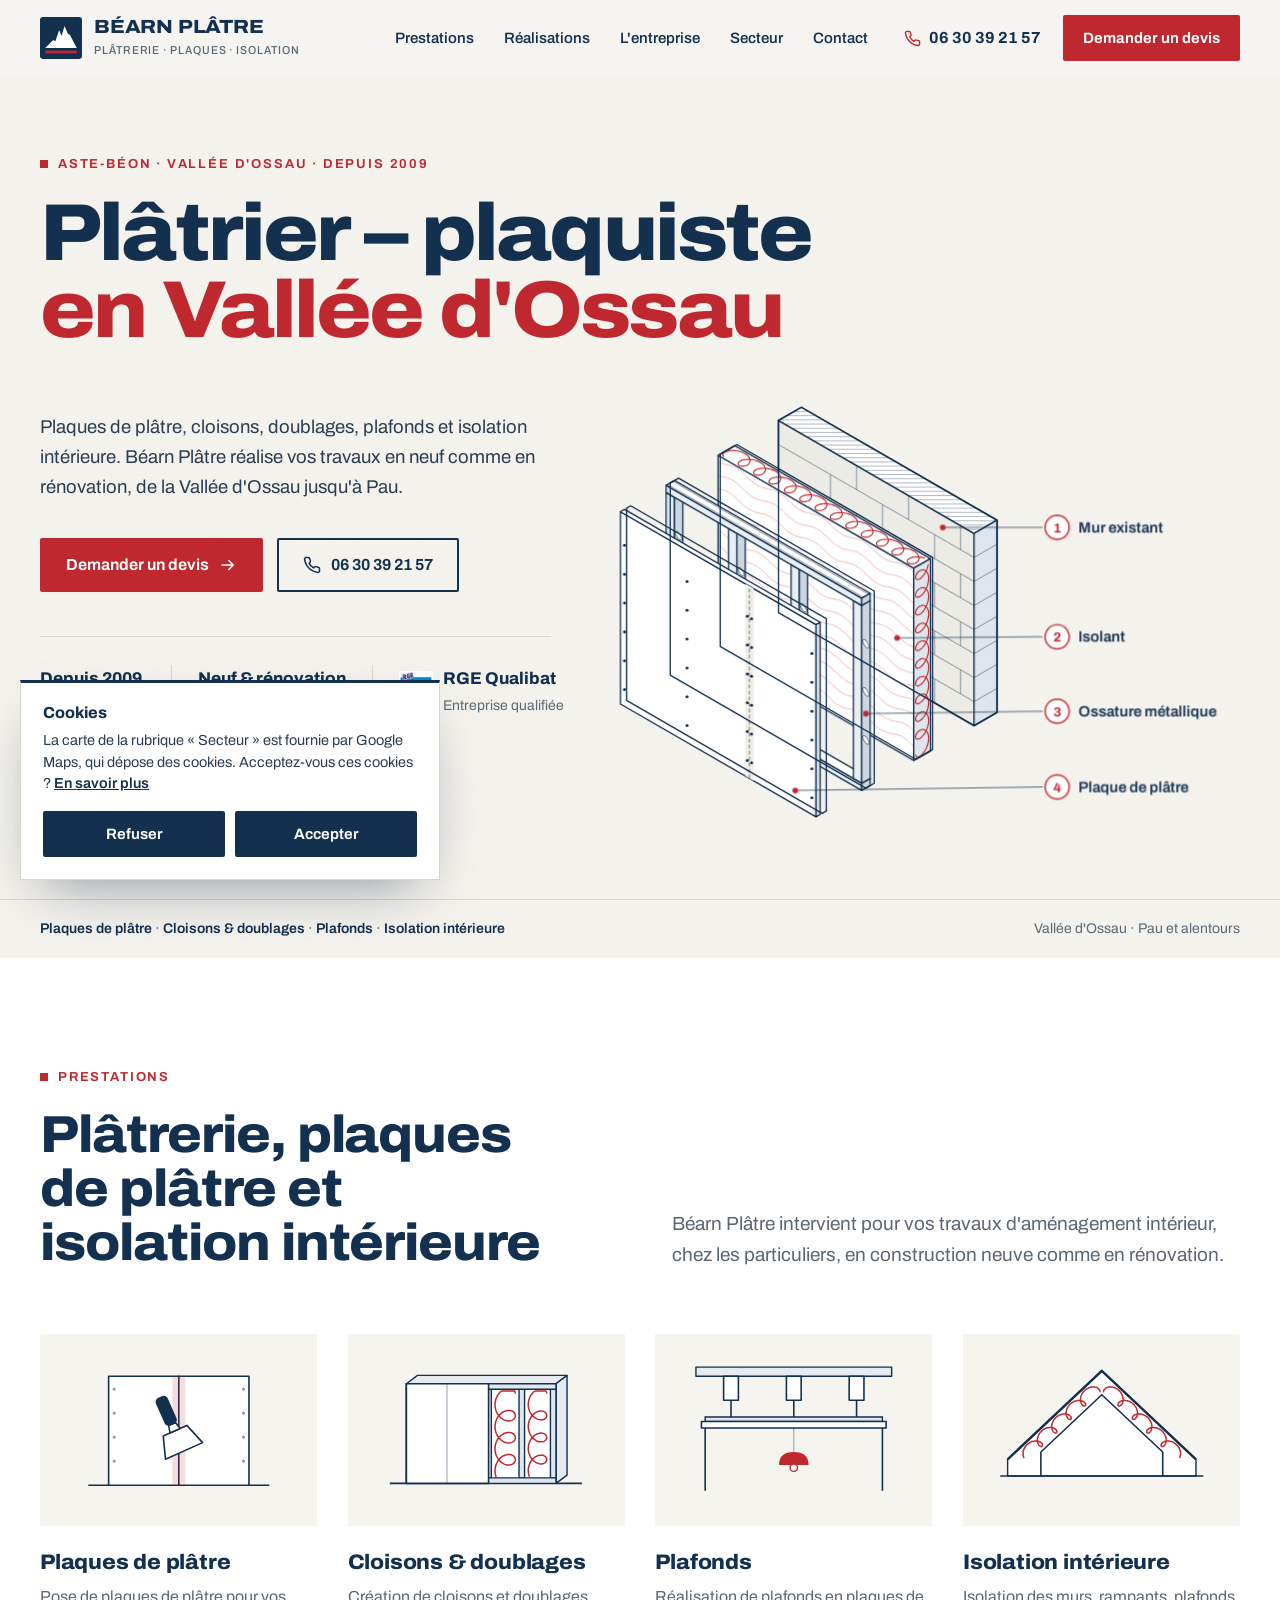
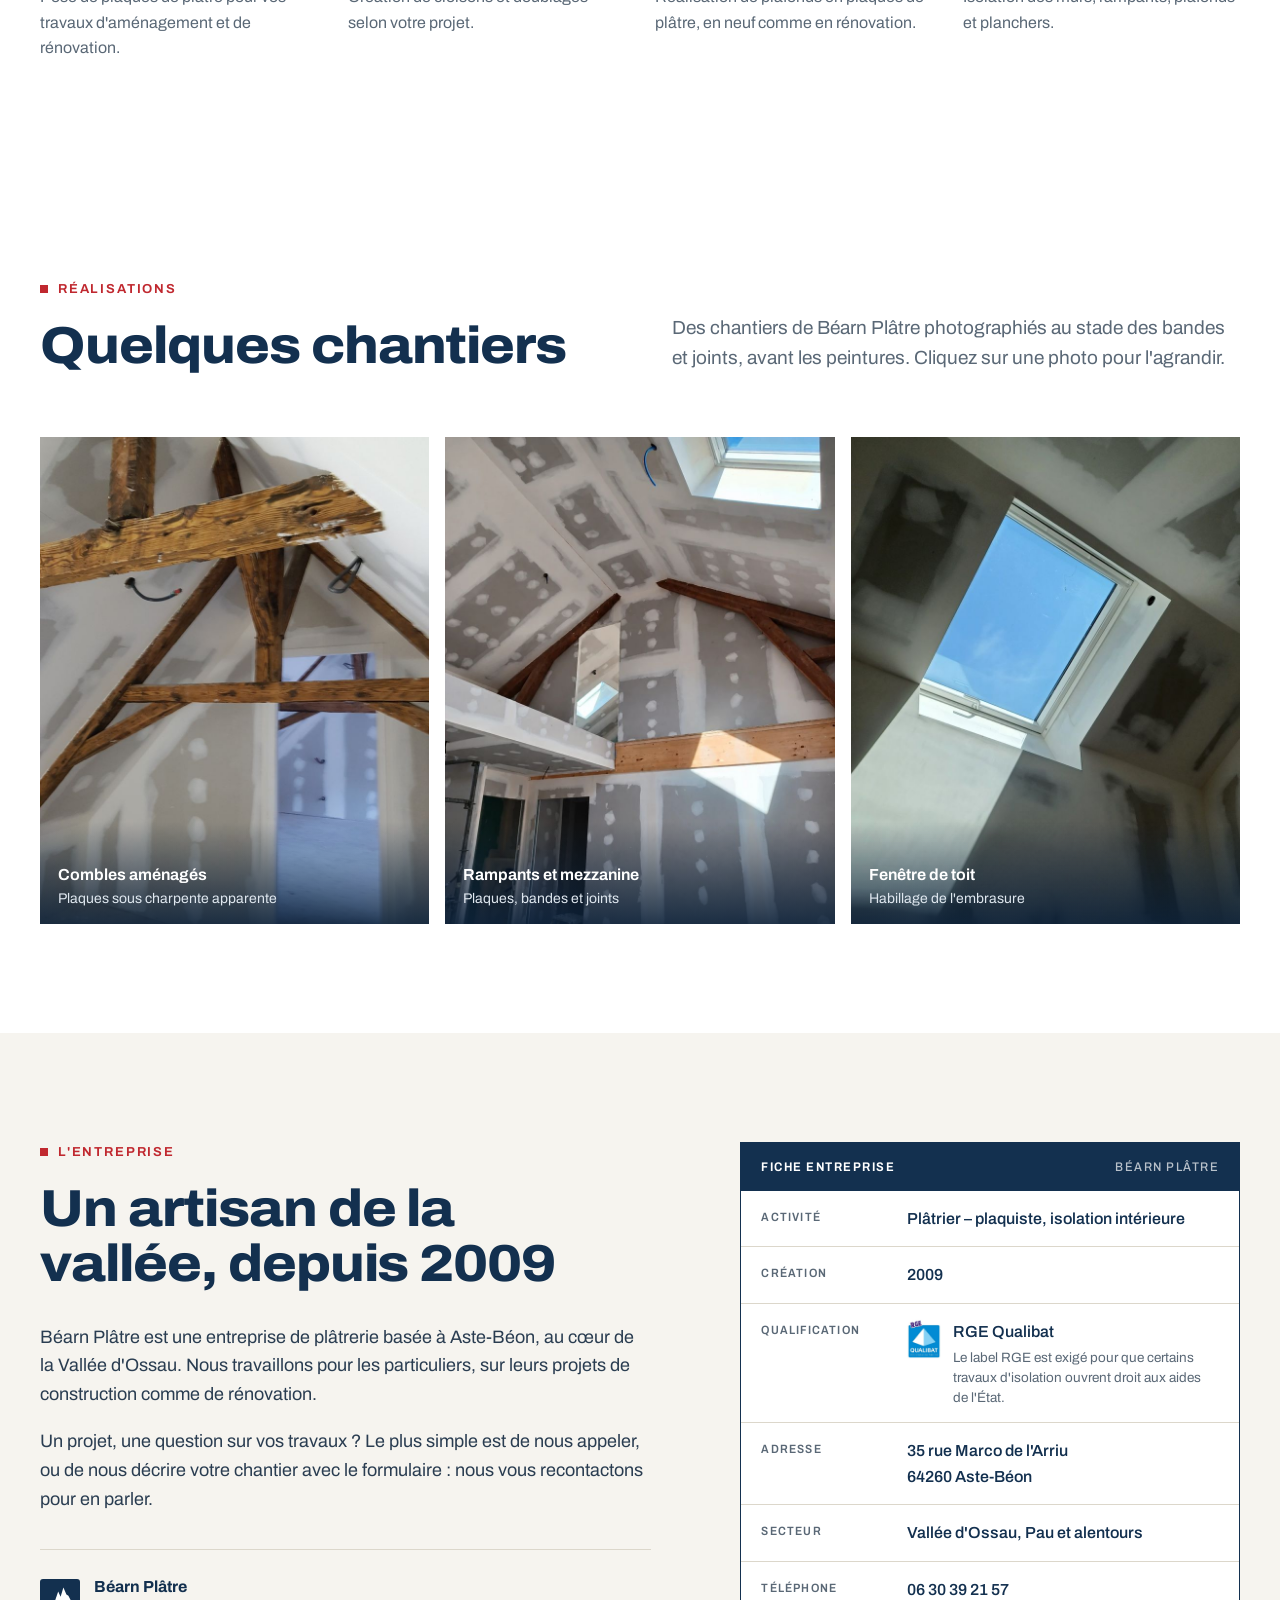
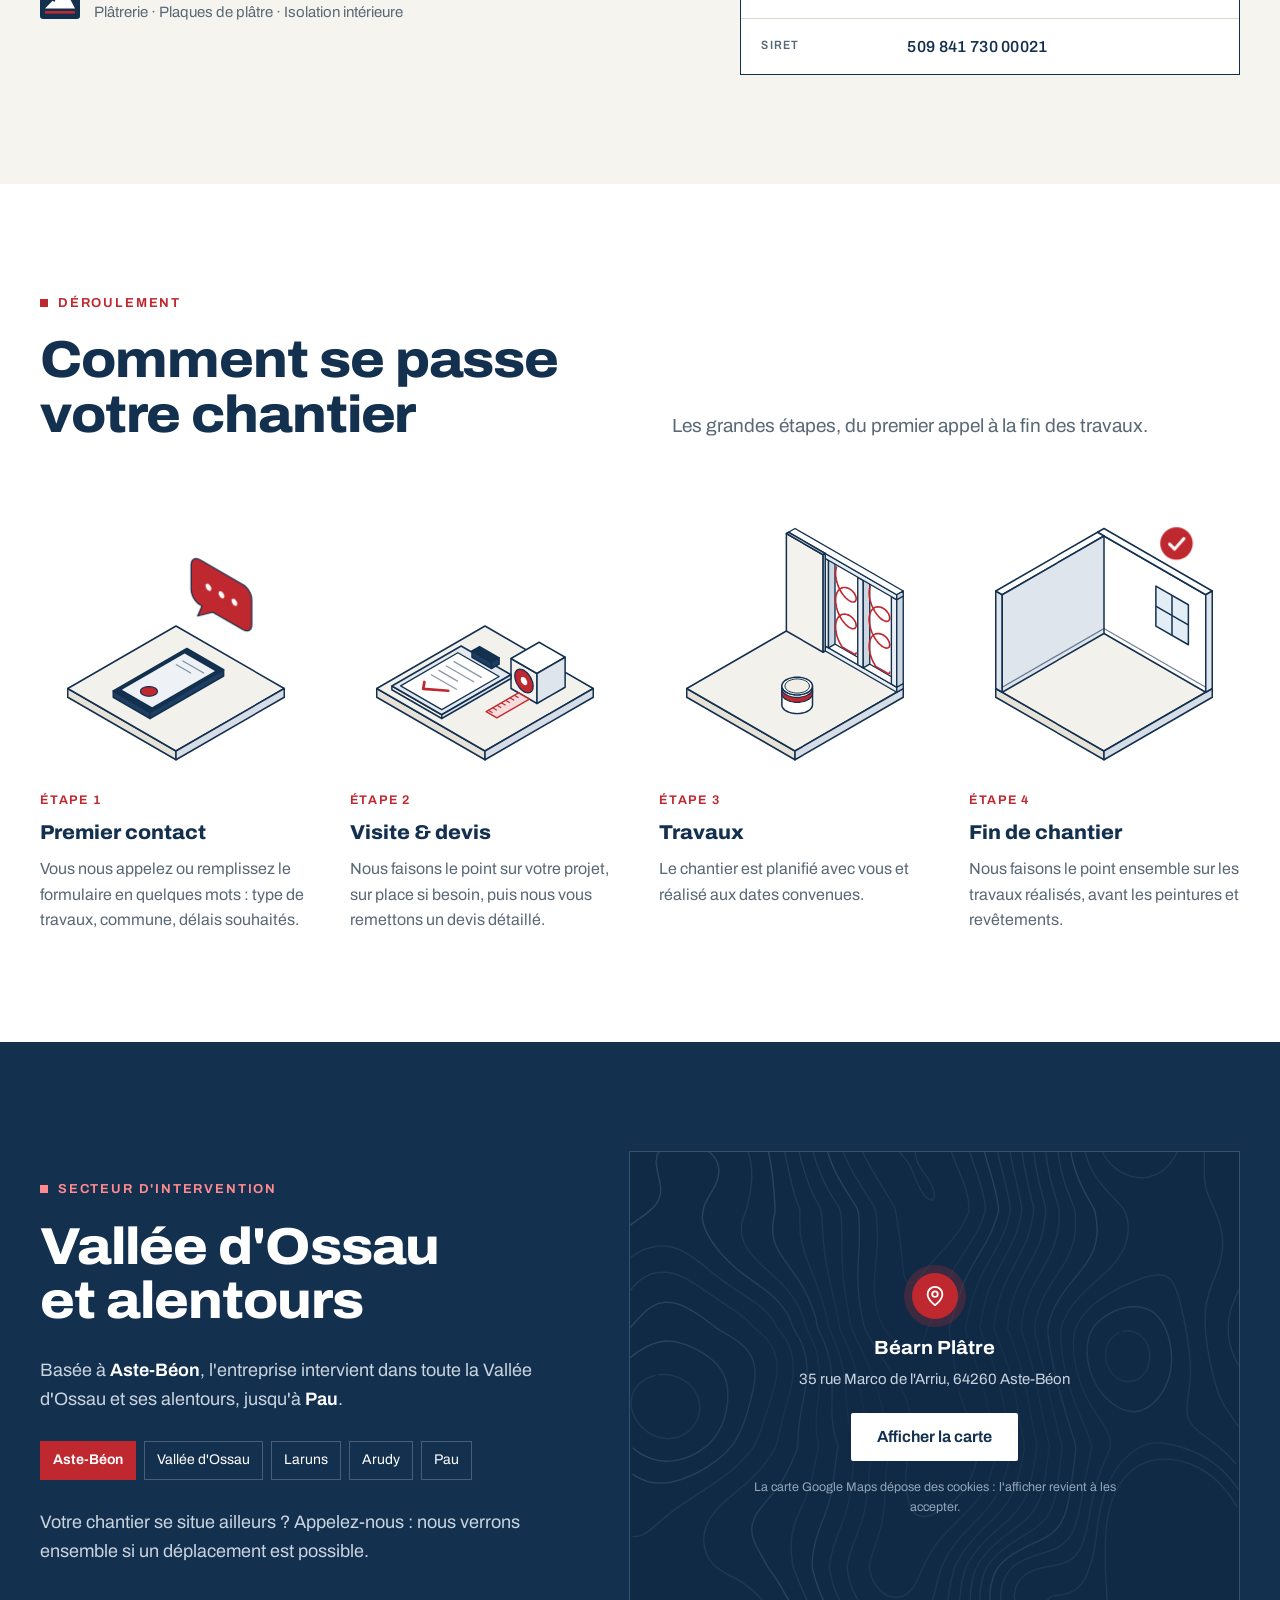
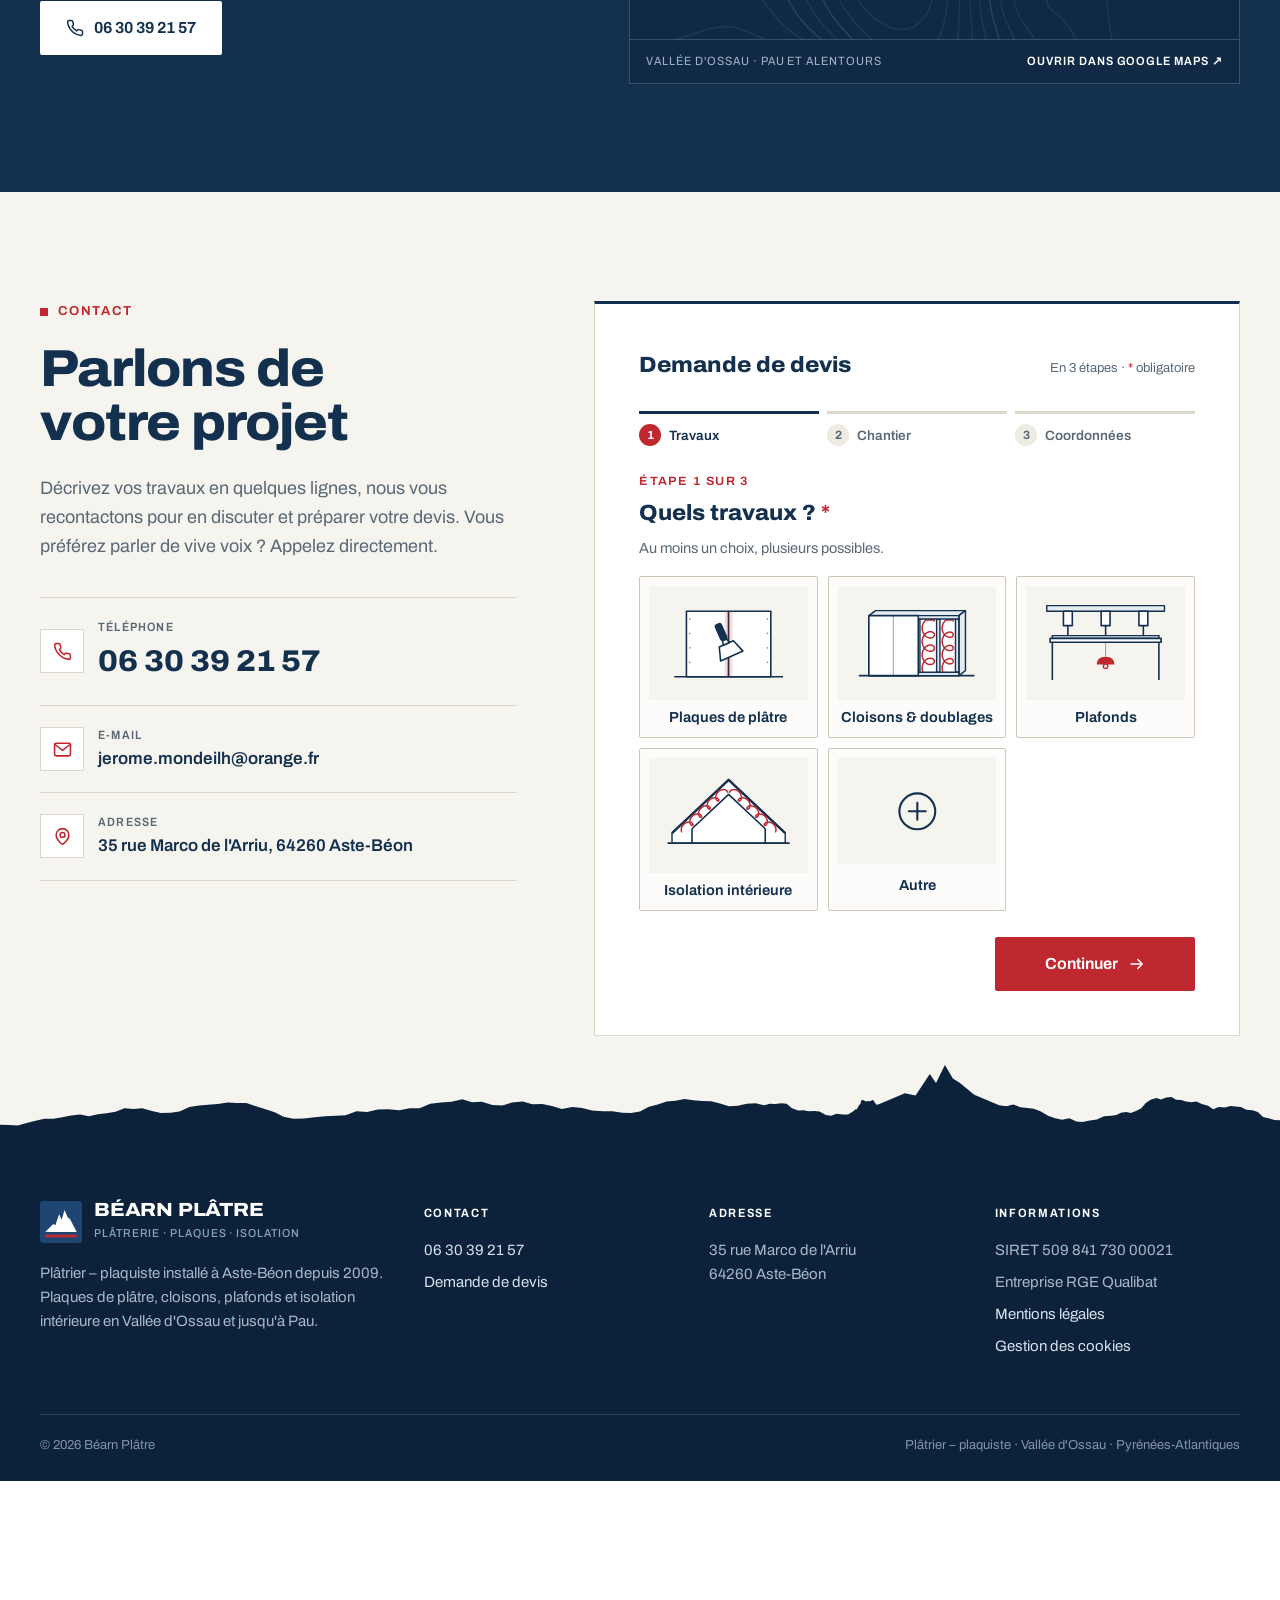
==== bearn-platre-site/index.html @ c9215eec "Ajoute les 3 photos de chantier et le label RGE Qualibat - Réalisations : 3 vraies photos (combles s" ====
<!doctype html>
<html lang="fr">
<head>
<meta charset="utf-8">
<meta name="viewport" content="width=device-width, initial-scale=1">
<title>Béarn Plâtre — Plâtrier plaquiste à Aste-Béon, Vallée d'Ossau</title>
<meta name="description" content="Béarn Plâtre, plâtrier-plaquiste installé à Aste-Béon depuis 2009 : plaques de plâtre, cloisons, doublages, plafonds et isolation intérieure en Vallée d'Ossau, jusqu'à Pau. Neuf et rénovation.">
<meta name="theme-color" content="#13304f">
<meta property="og:type" content="website">
<meta property="og:locale" content="fr_FR">
<meta property="og:title" content="Béarn Plâtre — Plâtrier plaquiste en Vallée d'Ossau">
<meta property="og:description" content="Plaques de plâtre, cloisons, plafonds et isolation intérieure. Aste-Béon (64), depuis 2009.">
<!-- À la mise en ligne : remplacer par l'adresse complète, ex. https://www.bearn-platre.fr/assets/partage.png -->
<meta property="og:image" content="assets/partage.png">
<link rel="icon" href="assets/favicon.svg" type="image/svg+xml">
<link rel="apple-touch-icon" href="assets/apple-touch-icon.png">
<link rel="preload" href="assets/fonts/archivo-var.woff2" as="font" type="font/woff2" crossorigin>
<link rel="stylesheet" href="assets/style.css">
<script>document.documentElement.classList.add("js")</script>
<script type="application/ld+json">
{
  "@context": "https://schema.org",
  "@type": "HomeAndConstructionBusiness",
  "name": "Béarn Plâtre",
  "description": "Plâtrier-plaquiste : plaques de plâtre, cloisons, doublages, plafonds et isolation intérieure.",
  "telephone": "+33 6 30 39 21 57",
  "foundingDate": "2009",
  "hasCredential": { "@type": "EducationalOccupationalCredential", "credentialCategory": "certification", "name": "RGE Qualibat" },
  "address": {
    "@type": "PostalAddress",
    "streetAddress": "35 rue Marco de l'Arriu",
    "postalCode": "64260",
    "addressLocality": "Aste-Béon",
    "addressRegion": "Pyrénées-Atlantiques",
    "addressCountry": "FR"
  },
  "areaServed": ["Vallée d'Ossau", "Aste-Béon", "Laruns", "Arudy", "Pau"]
}
</script>
</head>
<body>
<svg width="0" height="0" style="position:absolute" aria-hidden="true" focusable="false">
  <symbol id="mark" viewBox="0 0 40 40">
    <rect width="40" height="40" rx="3" style="fill:var(--mark-bg,#13304f)"/>
    <path d="M5 29.5 12.6 21.8 14.6 23 18.2 12.6 20.6 17.8 23.4 8.6 26.4 15.6 28.4 16.8 35 29.5Z" fill="#fff"/>
    <rect x="5" y="32" width="30" height="2.6" fill="#c0282f"/>
  </symbol>
  <symbol id="i-phone" viewBox="0 0 24 24"><path fill="none" stroke="currentColor" stroke-width="2" stroke-linecap="round" stroke-linejoin="round" d="M22 16.9v3a2 2 0 0 1-2.2 2 19.8 19.8 0 0 1-8.6-3.1 19.5 19.5 0 0 1-6-6A19.8 19.8 0 0 1 2.1 4.2 2 2 0 0 1 4.1 2h3a2 2 0 0 1 2 1.7c.1 1 .4 1.9.7 2.8a2 2 0 0 1-.5 2.1L8.1 9.9a16 16 0 0 0 6 6l1.3-1.3a2 2 0 0 1 2.1-.4c.9.3 1.8.6 2.8.7a2 2 0 0 1 1.7 2z"/></symbol>
  <symbol id="i-mail" viewBox="0 0 24 24"><g fill="none" stroke="currentColor" stroke-width="2" stroke-linecap="round" stroke-linejoin="round"><rect x="2" y="4" width="20" height="16" rx="2"/><path d="m3 6 9 7 9-7"/></g></symbol>
  <symbol id="i-pin" viewBox="0 0 24 24"><g fill="none" stroke="currentColor" stroke-width="2" stroke-linecap="round" stroke-linejoin="round"><path d="M20 10c0 6-8 12-8 12s-8-6-8-12a8 8 0 0 1 16 0z"/><circle cx="12" cy="10" r="3"/></g></symbol>
  <symbol id="i-arrow" viewBox="0 0 24 24"><path fill="none" stroke="currentColor" stroke-width="2" stroke-linecap="round" stroke-linejoin="round" d="M4 12h15M13 6l6 6-6 6"/></symbol>
  <symbol id="i-camera" viewBox="0 0 24 24"><g fill="none" stroke="currentColor" stroke-width="1.6" stroke-linecap="round" stroke-linejoin="round"><path d="M23 19a2 2 0 0 1-2 2H3a2 2 0 0 1-2-2V8a2 2 0 0 1 2-2h4l2-3h6l2 3h4a2 2 0 0 1 2 2z"/><circle cx="12" cy="13" r="4"/></g></symbol>
  <symbol id="i-file" viewBox="0 0 24 24"><g fill="none" stroke="currentColor" stroke-width="2" stroke-linecap="round" stroke-linejoin="round"><path d="M14 2H6a2 2 0 0 0-2 2v16a2 2 0 0 0 2 2h12a2 2 0 0 0 2-2V8z"/><path d="M14 2v6h6M8 13h8M8 17h5"/></g></symbol>
</svg>
<a class="skip" href="#contenu">Aller au contenu</a>

<header class="site-header" id="top">
  <div class="wrap header-inner">
    <a class="brand" href="#top" aria-label="Béarn Plâtre — accueil">
      <svg class="brand-mark" aria-hidden="true"><use href="#mark"/></svg>
      <span>
        <span class="brand-name">Béarn Plâtre</span>
        <span class="brand-tag">Plâtrerie · Plaques · Isolation</span>
      </span>
    </a>

    <nav class="main-nav" id="main-nav" aria-label="Navigation principale">
      <a href="#prestations">Prestations</a>
      <a href="#realisations">Réalisations</a>
      <a href="#entreprise">L'entreprise</a>
      <a href="#secteur">Secteur</a>
      <a href="#contact">Contact</a>
      <div class="nav-extra">
        <a class="btn btn-red" href="#contact">Demander un devis <svg class="arrow" aria-hidden="true"><use href="#i-arrow"/></svg></a>
        <a class="btn btn-line" href="tel:+33630392157"><svg aria-hidden="true"><use href="#i-phone"/></svg> 06 30 39 21 57</a>
      </div>
    </nav>

    <div class="header-cta">
      <a class="header-phone" href="tel:+33630392157"><svg aria-hidden="true"><use href="#i-phone"/></svg>06 30 39 21 57</a>
      <a class="btn btn-red" href="#contact">Demander un devis</a>
    </div>

    <button class="menu-toggle" type="button" aria-expanded="false" aria-controls="main-nav">
      <span></span><span></span><span></span>
      <span class="visually-hidden">Menu</span>
    </button>
  </div>
</header>

<main id="contenu">

  <!-- ============ ACCUEIL ============ -->
  <section class="hero" aria-labelledby="hero-title">
    <div class="wrap hero-grid">
      <div class="hero-head">
        <p class="eyebrow"><span>Aste-Béon · Vallée d'Ossau<span class="hide-sm"> · depuis 2009</span></span></p>
        <h1 id="hero-title"><span class="line-1">Plâtrier – plaquiste</span> <span class="line-2">en Vallée d'Ossau</span></h1>
      </div>
      <div class="hero-copy">
        <p class="hero-lead">Plaques de plâtre, cloisons, doublages, plafonds et isolation intérieure. Béarn Plâtre réalise vos travaux en neuf comme en rénovation, de la Vallée d'Ossau jusqu'à Pau.</p>
        <div class="hero-actions">
          <a class="btn btn-red" href="#contact">Demander un devis <svg class="arrow" aria-hidden="true"><use href="#i-arrow"/></svg></a>
          <a class="btn btn-line" href="tel:+33630392157"><svg aria-hidden="true"><use href="#i-phone"/></svg> 06 30 39 21 57</a>
        </div>
        <ul class="hero-facts">
          <li><b>Depuis 2009</b><span>Entreprise locale</span></li>
          <li><b>Neuf &amp; rénovation</b><span>Pour les particuliers</span></li>
          <li class="fact-rge"><img src="assets/rge-qualibat.png" alt="Logo RGE Qualibat" width="34" height="40"><span><b>RGE Qualibat</b><span>Entreprise qualifiée</span></span></li>
        </ul>
      </div>

      <figure class="sheet" aria-label="Schéma d'un doublage isolé : mur existant, isolant, ossature métallique et plaque de plâtre">
        <div class="sheet-art">
          <svg class="art" id="hero-art" viewBox="4 8 520 356" aria-hidden="true">
<g class="layer l1" data-layer="1"><g class="px">
<polygon class="f-wall" points="140.0,190.0 302.8,284.0 302.8,124.0 140.0,30.0"/>
<polygon class="f-top" points="159.1,19.0 321.9,113.0 302.8,124.0 140.0,30.0"/>
<polygon class="f-side" points="321.9,273.0 302.8,284.0 302.8,124.0 321.9,113.0"/>
<line class="ln-thin" x1="140.0" y1="170.0" x2="302.8" y2="264.0"/>
<line class="ln-thin" x1="321.9" y1="253.0" x2="302.8" y2="264.0"/>
<line class="ln-thin" x1="140.0" y1="150.0" x2="302.8" y2="244.0"/>
<line class="ln-thin" x1="321.9" y1="233.0" x2="302.8" y2="244.0"/>
<line class="ln-thin" x1="140.0" y1="130.0" x2="302.8" y2="224.0"/>
<line class="ln-thin" x1="321.9" y1="213.0" x2="302.8" y2="224.0"/>
<line class="ln-thin" x1="140.0" y1="110.0" x2="302.8" y2="204.0"/>
<line class="ln-thin" x1="321.9" y1="193.0" x2="302.8" y2="204.0"/>
<line class="ln-thin" x1="140.0" y1="90.0" x2="302.8" y2="184.0"/>
<line class="ln-thin" x1="321.9" y1="173.0" x2="302.8" y2="184.0"/>
<line class="ln-thin" x1="140.0" y1="70.0" x2="302.8" y2="164.0"/>
<line class="ln-thin" x1="321.9" y1="153.0" x2="302.8" y2="164.0"/>
<line class="ln-thin" x1="140.0" y1="50.0" x2="302.8" y2="144.0"/>
<line class="ln-thin" x1="321.9" y1="133.0" x2="302.8" y2="144.0"/>
<line class="ln-thin" x1="183.3" y1="215.0" x2="183.3" y2="195.0"/>
<line class="ln-thin" x1="226.6" y1="240.0" x2="226.6" y2="220.0"/>
<line class="ln-thin" x1="269.9" y1="265.0" x2="269.9" y2="245.0"/>
<line class="ln-thin" x1="205.0" y1="207.5" x2="205.0" y2="187.5"/>
<line class="ln-thin" x1="248.3" y1="232.5" x2="248.3" y2="212.5"/>
<line class="ln-thin" x1="291.6" y1="257.5" x2="291.6" y2="237.5"/>
<line class="ln-thin" x1="183.3" y1="175.0" x2="183.3" y2="155.0"/>
<line class="ln-thin" x1="226.6" y1="200.0" x2="226.6" y2="180.0"/>
<line class="ln-thin" x1="269.9" y1="225.0" x2="269.9" y2="205.0"/>
<line class="ln-thin" x1="205.0" y1="167.5" x2="205.0" y2="147.5"/>
<line class="ln-thin" x1="248.3" y1="192.5" x2="248.3" y2="172.5"/>
<line class="ln-thin" x1="291.6" y1="217.5" x2="291.6" y2="197.5"/>
<line class="ln-thin" x1="183.3" y1="135.0" x2="183.3" y2="115.0"/>
<line class="ln-thin" x1="226.6" y1="160.0" x2="226.6" y2="140.0"/>
<line class="ln-thin" x1="269.9" y1="185.0" x2="269.9" y2="165.0"/>
<line class="ln-thin" x1="205.0" y1="127.5" x2="205.0" y2="107.5"/>
<line class="ln-thin" x1="248.3" y1="152.5" x2="248.3" y2="132.5"/>
<line class="ln-thin" x1="291.6" y1="177.5" x2="291.6" y2="157.5"/>
<line class="ln-thin" x1="183.3" y1="95.0" x2="183.3" y2="75.0"/>
<line class="ln-thin" x1="226.6" y1="120.0" x2="226.6" y2="100.0"/>
<line class="ln-thin" x1="269.9" y1="145.0" x2="269.9" y2="125.0"/>
<line class="ln-thin" x1="205.0" y1="87.5" x2="205.0" y2="67.5"/>
<line class="ln-thin" x1="248.3" y1="112.5" x2="248.3" y2="92.5"/>
<line class="ln-thin" x1="291.6" y1="137.5" x2="291.6" y2="117.5"/>
<line class="hatch" x1="153.0" y1="22.5" x2="165.1" y2="22.5"/>
<line class="hatch" x1="146.9" y1="26.0" x2="171.2" y2="26.0"/>
<line class="hatch" x1="140.9" y1="29.5" x2="177.2" y2="29.5"/>
<line class="hatch" x1="145.2" y1="33.0" x2="183.3" y2="33.0"/>
<line class="hatch" x1="151.3" y1="36.5" x2="189.4" y2="36.5"/>
<line class="hatch" x1="157.3" y1="40.0" x2="195.4" y2="40.0"/>
<line class="hatch" x1="163.4" y1="43.5" x2="201.5" y2="43.5"/>
<line class="hatch" x1="169.4" y1="47.0" x2="207.5" y2="47.0"/>
<line class="hatch" x1="175.5" y1="50.5" x2="213.6" y2="50.5"/>
<line class="hatch" x1="181.6" y1="54.0" x2="219.7" y2="54.0"/>
<line class="hatch" x1="187.6" y1="57.5" x2="225.7" y2="57.5"/>
<line class="hatch" x1="193.7" y1="61.0" x2="231.8" y2="61.0"/>
<line class="hatch" x1="199.8" y1="64.5" x2="237.9" y2="64.5"/>
<line class="hatch" x1="205.8" y1="68.0" x2="243.9" y2="68.0"/>
<line class="hatch" x1="211.9" y1="71.5" x2="250.0" y2="71.5"/>
<line class="hatch" x1="217.9" y1="75.0" x2="256.0" y2="75.0"/>
<line class="hatch" x1="224.0" y1="78.5" x2="262.1" y2="78.5"/>
<line class="hatch" x1="230.1" y1="82.0" x2="268.2" y2="82.0"/>
<line class="hatch" x1="236.1" y1="85.5" x2="274.2" y2="85.5"/>
<line class="hatch" x1="242.2" y1="89.0" x2="280.3" y2="89.0"/>
<line class="hatch" x1="248.3" y1="92.5" x2="286.4" y2="92.5"/>
<line class="hatch" x1="254.3" y1="96.0" x2="292.4" y2="96.0"/>
<line class="hatch" x1="260.4" y1="99.5" x2="298.5" y2="99.5"/>
<line class="hatch" x1="266.4" y1="103.0" x2="304.5" y2="103.0"/>
<line class="hatch" x1="272.5" y1="106.5" x2="310.6" y2="106.5"/>
<line class="hatch" x1="278.6" y1="110.0" x2="316.7" y2="110.0"/>
<line class="hatch" x1="284.6" y1="113.5" x2="321.0" y2="113.5"/>
<line class="hatch" x1="290.7" y1="117.0" x2="314.9" y2="117.0"/>
<line class="hatch" x1="296.8" y1="120.5" x2="308.9" y2="120.5"/>
</g></g>
<g class="layer l2" data-layer="2"><g class="px">
<polygon class="f-insul" points="91.5,218.0 254.3,312.0 254.3,152.0 91.5,58.0"/>
<polygon class="f-top" points="105.4,50.0 268.2,144.0 254.3,152.0 91.5,58.0"/>
<polygon class="f-side" points="268.2,304.0 254.3,312.0 254.3,152.0 268.2,144.0"/>
<path class="fiber" d="M91.5,207.2 L93.2,207.6 L95.0,207.9 L96.7,208.2 L98.4,208.6 L100.2,209.2 L101.9,209.9 L103.6,210.8 L105.4,211.9 L107.1,213.2 L108.8,214.7 L110.6,216.3 L112.3,218.0 L114.0,219.6 L115.8,221.2 L117.5,222.7 L119.2,224.1 L120.9,225.2 L122.7,226.1 L124.4,226.9 L126.1,227.4 L127.9,227.8 L129.6,228.2 L131.3,228.5 L133.1,228.9 L134.8,229.4 L136.5,230.0 L138.3,230.8 L140.0,231.8 L141.7,233.1 L143.5,234.5 L145.2,236.0 L146.9,237.7 L148.7,239.4 L150.4,241.0 L152.1,242.5 L153.9,243.9 L155.6,245.2 L157.3,246.2 L159.1,247.0 L160.8,247.6 L162.5,248.1 L164.2,248.5 L166.0,248.8 L167.7,249.1 L169.4,249.6 L171.2,250.1 L172.9,250.9 L174.6,251.8 L176.4,253.0 L178.1,254.3 L179.8,255.8 L181.6,257.4 L183.3,259.1 L185.0,260.7 L186.8,262.3 L188.5,263.8 L190.2,265.1 L192.0,266.2 L193.7,267.1 L195.4,267.8 L197.2,268.3 L198.9,268.7 L200.6,269.1 L202.4,269.4 L204.1,269.8 L205.8,270.3 L207.5,270.9 L209.3,271.8 L211.0,272.9 L212.7,274.1 L214.5,275.6 L216.2,277.1 L217.9,278.8 L219.7,280.5 L221.4,282.1 L223.1,283.6 L224.9,285.0 L226.6,286.2 L228.3,287.2 L230.1,287.9 L231.8,288.5 L233.5,289.0 L235.3,289.4 L237.0,289.7 L238.7,290.0 L240.5,290.5 L242.2,291.1 L243.9,291.8 L245.7,292.8 L247.4,294.0 L249.1,295.4 L250.9,296.9 L252.6,298.5 L254.3,300.2"/>
<path class="fiber" d="M91.5,196.0 L93.2,196.6 L95.0,197.1 L96.7,197.5 L98.4,197.8 L100.2,198.1 L101.9,198.6 L103.6,199.1 L105.4,199.9 L107.1,200.8 L108.8,202.0 L110.6,203.3 L112.3,204.8 L114.0,206.4 L115.8,208.1 L117.5,209.7 L119.2,211.3 L120.9,212.8 L122.7,214.1 L124.4,215.2 L126.1,216.1 L127.9,216.8 L129.6,217.3 L131.3,217.7 L133.1,218.1 L134.8,218.4 L136.5,218.8 L138.3,219.3 L140.0,219.9 L141.7,220.8 L143.5,221.9 L145.2,223.1 L146.9,224.6 L148.7,226.1 L150.4,227.8 L152.1,229.5 L153.9,231.1 L155.6,232.6 L157.3,234.0 L159.1,235.2 L160.8,236.2 L162.5,236.9 L164.2,237.5 L166.0,238.0 L167.7,238.4 L169.4,238.7 L171.2,239.0 L172.9,239.5 L174.6,240.1 L176.4,240.8 L178.1,241.8 L179.8,243.0 L181.6,244.4 L183.3,245.9 L185.0,247.5 L186.8,249.2 L188.5,250.8 L190.2,252.4 L192.0,253.9 L193.7,255.1 L195.4,256.2 L197.2,257.1 L198.9,257.7 L200.6,258.2 L202.4,258.6 L204.1,259.0 L205.8,259.3 L207.5,259.7 L209.3,260.2 L211.0,260.9 L212.7,261.8 L214.5,262.9 L216.2,264.2 L217.9,265.6 L219.7,267.2 L221.4,268.9 L223.1,270.6 L224.9,272.2 L226.6,273.7 L228.3,275.0 L230.1,276.2 L231.8,277.1 L233.5,277.9 L235.3,278.5 L237.0,278.9 L238.7,279.2 L240.5,279.6 L242.2,279.9 L243.9,280.4 L245.7,281.0 L247.4,281.8 L249.1,282.8 L250.9,284.0 L252.6,285.4 L254.3,287.0"/>
<path class="fiber" d="M91.5,184.2 L93.2,185.2 L95.0,185.9 L96.7,186.5 L98.4,187.0 L100.2,187.4 L101.9,187.7 L103.6,188.0 L105.4,188.5 L107.1,189.1 L108.8,189.8 L110.6,190.8 L112.3,192.0 L114.0,193.4 L115.8,194.9 L117.5,196.5 L119.2,198.2 L120.9,199.8 L122.7,201.4 L124.4,202.9 L126.1,204.1 L127.9,205.2 L129.6,206.1 L131.3,206.7 L133.1,207.2 L134.8,207.6 L136.5,208.0 L138.3,208.3 L140.0,208.7 L141.7,209.2 L143.5,209.9 L145.2,210.8 L146.9,211.9 L148.7,213.2 L150.4,214.6 L152.1,216.2 L153.9,217.9 L155.6,219.6 L157.3,221.2 L159.1,222.7 L160.8,224.0 L162.5,225.2 L164.2,226.1 L166.0,226.9 L167.7,227.5 L169.4,227.9 L171.2,228.2 L172.9,228.6 L174.6,228.9 L176.4,229.4 L178.1,230.0 L179.8,230.8 L181.6,231.8 L183.3,233.0 L185.0,234.4 L186.8,236.0 L188.5,237.6 L190.2,239.3 L192.0,240.9 L193.7,242.5 L195.4,243.9 L197.2,245.2 L198.9,246.2 L200.6,247.0 L202.4,247.7 L204.1,248.1 L205.8,248.5 L207.5,248.9 L209.3,249.2 L211.0,249.6 L212.7,250.2 L214.5,250.9 L216.2,251.8 L217.9,252.9 L219.7,254.2 L221.4,255.7 L223.1,257.3 L224.9,259.0 L226.6,260.7 L228.3,262.3 L230.1,263.8 L231.8,265.1 L233.5,266.2 L235.3,267.1 L237.0,267.8 L238.7,268.4 L240.5,268.8 L242.2,269.1 L243.9,269.5 L245.7,269.8 L247.4,270.3 L249.1,271.0 L250.9,271.8 L252.6,272.8 L254.3,274.1"/>
<path class="fiber" d="M91.5,171.7 L93.2,173.0 L95.0,174.2 L96.7,175.1 L98.4,175.9 L100.2,176.5 L101.9,176.9 L103.6,177.2 L105.4,177.6 L107.1,177.9 L108.8,178.4 L110.6,179.0 L112.3,179.8 L114.0,180.8 L115.8,182.0 L117.5,183.4 L119.2,185.0 L120.9,186.6 L122.7,188.3 L124.4,189.9 L126.1,191.5 L127.9,192.9 L129.6,194.2 L131.3,195.2 L133.1,196.0 L134.8,196.7 L136.5,197.1 L138.3,197.5 L140.0,197.9 L141.7,198.2 L143.5,198.6 L145.2,199.2 L146.9,199.9 L148.7,200.8 L150.4,201.9 L152.1,203.2 L153.9,204.7 L155.6,206.3 L157.3,208.0 L159.1,209.7 L160.8,211.3 L162.5,212.8 L164.2,214.1 L166.0,215.2 L167.7,216.1 L169.4,216.8 L171.2,217.4 L172.9,217.8 L174.6,218.1 L176.4,218.5 L178.1,218.8 L179.8,219.3 L181.6,220.0 L183.3,220.8 L185.0,221.8 L186.8,223.1 L188.5,224.5 L190.2,226.1 L192.0,227.7 L193.7,229.4 L195.4,231.0 L197.2,232.6 L198.9,234.0 L200.6,235.2 L202.4,236.2 L204.1,237.0 L205.8,237.6 L207.5,238.1 L209.3,238.4 L211.0,238.7 L212.7,239.1 L214.5,239.5 L216.2,240.1 L217.9,240.9 L219.7,241.8 L221.4,243.0 L223.1,244.3 L224.9,245.8 L226.6,247.4 L228.3,249.1 L230.1,250.8 L231.8,252.4 L233.5,253.8 L235.3,255.1 L237.0,256.2 L238.7,257.1 L240.5,257.8 L242.2,258.3 L243.9,258.7 L245.7,259.0 L247.4,259.4 L249.1,259.8 L250.9,260.3 L252.6,260.9 L254.3,261.8"/>
<path class="fiber" d="M91.5,158.7 L93.2,160.3 L95.0,161.8 L96.7,163.1 L98.4,164.2 L100.2,165.1 L101.9,165.8 L103.6,166.4 L105.4,166.8 L107.1,167.1 L108.8,167.5 L110.6,167.8 L112.3,168.3 L114.0,169.0 L115.8,169.8 L117.5,170.8 L119.2,172.1 L120.9,173.5 L122.7,175.1 L124.4,176.7 L126.1,178.4 L127.9,180.0 L129.6,181.6 L131.3,183.0 L133.1,184.2 L134.8,185.2 L136.5,186.0 L138.3,186.6 L140.0,187.1 L141.7,187.4 L143.5,187.7 L145.2,188.1 L146.9,188.5 L148.7,189.1 L150.4,189.9 L152.1,190.8 L153.9,192.0 L155.6,193.3 L157.3,194.8 L159.1,196.4 L160.8,198.1 L162.5,199.8 L164.2,201.4 L166.0,202.8 L167.7,204.1 L169.4,205.2 L171.2,206.1 L172.9,206.8 L174.6,207.3 L176.4,207.7 L178.1,208.0 L179.8,208.4 L181.6,208.8 L183.3,209.3 L185.0,209.9 L186.8,210.8 L188.5,211.9 L190.2,213.1 L192.0,214.6 L193.7,216.2 L195.4,217.8 L197.2,219.5 L198.9,221.1 L200.6,222.6 L202.4,224.0 L204.1,225.2 L205.8,226.2 L207.5,226.9 L209.3,227.5 L211.0,228.0 L212.7,228.3 L214.5,228.6 L216.2,229.0 L217.9,229.5 L219.7,230.1 L221.4,230.8 L223.1,231.8 L224.9,233.0 L226.6,234.4 L228.3,235.9 L230.1,237.5 L231.8,239.2 L233.5,240.9 L235.3,242.4 L237.0,243.9 L238.7,245.1 L240.5,246.2 L242.2,247.0 L243.9,247.7 L245.7,248.2 L247.4,248.6 L249.1,248.9 L250.9,249.3 L252.6,249.7 L254.3,250.2"/>
<path class="fiber" d="M91.5,145.4 L93.2,147.1 L95.0,148.8 L96.7,150.4 L98.4,151.8 L100.2,153.1 L101.9,154.2 L103.6,155.1 L105.4,155.8 L107.1,156.3 L108.8,156.7 L110.6,157.0 L112.3,157.4 L114.0,157.8 L115.8,158.3 L117.5,158.9 L119.2,159.8 L120.9,160.9 L122.7,162.1 L124.4,163.6 L126.1,165.2 L127.9,166.8 L129.6,168.5 L131.3,170.1 L133.1,171.6 L134.8,173.0 L136.5,174.2 L138.3,175.2 L140.0,175.9 L141.7,176.5 L143.5,177.0 L145.2,177.3 L146.9,177.6 L148.7,178.0 L150.4,178.5 L152.1,179.1 L153.9,179.8 L155.6,180.8 L157.3,182.0 L159.1,183.4 L160.8,184.9 L162.5,186.5 L164.2,188.2 L166.0,189.9 L167.7,191.4 L169.4,192.9 L171.2,194.1 L172.9,195.2 L174.6,196.0 L176.4,196.7 L178.1,197.2 L179.8,197.6 L181.6,197.9 L183.3,198.3 L185.0,198.7 L186.8,199.2 L188.5,199.9 L190.2,200.8 L192.0,201.9 L193.7,203.2 L195.4,204.7 L197.2,206.3 L198.9,207.9 L200.6,209.6 L202.4,211.2 L204.1,212.7 L205.8,214.1 L207.5,215.2 L209.3,216.1 L211.0,216.9 L212.7,217.4 L214.5,217.9 L216.2,218.2 L217.9,218.5 L219.7,218.9 L221.4,219.4 L223.1,220.0 L224.9,220.8 L226.6,221.8 L228.3,223.1 L230.1,224.5 L231.8,226.0 L233.5,227.7 L235.3,229.3 L237.0,231.0 L238.7,232.5 L240.5,233.9 L242.2,235.2 L243.9,236.2 L245.7,237.0 L247.4,237.6 L249.1,238.1 L250.9,238.5 L252.6,238.8 L254.3,239.2"/>
<path class="fiber" d="M91.5,132.4 L93.2,133.9 L95.0,135.5 L96.7,137.2 L98.4,138.9 L100.2,140.4 L101.9,141.9 L103.6,143.1 L105.4,144.2 L107.1,145.0 L108.8,145.7 L110.6,146.2 L112.3,146.6 L114.0,146.9 L115.8,147.3 L117.5,147.7 L119.2,148.2 L120.9,148.9 L122.7,149.8 L124.4,150.9 L126.1,152.2 L127.9,153.7 L129.6,155.3 L131.3,156.9 L133.1,158.6 L134.8,160.2 L136.5,161.7 L138.3,163.1 L140.0,164.2 L141.7,165.1 L143.5,165.9 L145.2,166.4 L146.9,166.9 L148.7,167.2 L150.4,167.5 L152.1,167.9 L153.9,168.4 L155.6,169.0 L157.3,169.8 L159.1,170.8 L160.8,172.1 L162.5,173.5 L164.2,175.0 L166.0,176.7 L167.7,178.3 L169.4,180.0 L171.2,181.5 L172.9,182.9 L174.6,184.2 L176.4,185.2 L178.1,186.0 L179.8,186.6 L181.6,187.1 L183.3,187.5 L185.0,187.8 L186.8,188.2 L188.5,188.6 L190.2,189.1 L192.0,189.9 L193.7,190.8 L195.4,191.9 L197.2,193.3 L198.9,194.8 L200.6,196.4 L202.4,198.0 L204.1,199.7 L205.8,201.3 L207.5,202.8 L209.3,204.1 L211.0,205.2 L212.7,206.1 L214.5,206.8 L216.2,207.3 L217.9,207.8 L219.7,208.1 L221.4,208.4 L223.1,208.8 L224.9,209.3 L226.6,210.0 L228.3,210.8 L230.1,211.9 L231.8,213.1 L233.5,214.5 L235.3,216.1 L237.0,217.8 L238.7,219.4 L240.5,221.1 L242.2,222.6 L243.9,224.0 L245.7,225.2 L247.4,226.2 L249.1,227.0 L250.9,227.6 L252.6,228.0 L254.3,228.4"/>
<path class="fiber" d="M91.5,119.8 L93.2,121.1 L95.0,122.5 L96.7,124.0 L98.4,125.7 L100.2,127.3 L101.9,129.0 L103.6,130.5 L105.4,131.9 L107.1,133.2 L108.8,134.2 L110.6,135.0 L112.3,135.6 L114.0,136.1 L115.8,136.5 L117.5,136.8 L119.2,137.2 L120.9,137.6 L122.7,138.1 L124.4,138.9 L126.1,139.8 L127.9,140.9 L129.6,142.3 L131.3,143.8 L133.1,145.4 L134.8,147.0 L136.5,148.7 L138.3,150.3 L140.0,151.8 L141.7,153.1 L143.5,154.2 L145.2,155.1 L146.9,155.8 L148.7,156.3 L150.4,156.8 L152.1,157.1 L153.9,157.4 L155.6,157.8 L157.3,158.3 L159.1,159.0 L160.8,159.8 L162.5,160.9 L164.2,162.1 L166.0,163.5 L167.7,165.1 L169.4,166.8 L171.2,168.4 L172.9,170.1 L174.6,171.6 L176.4,173.0 L178.1,174.2 L179.8,175.2 L181.6,176.0 L183.3,176.6 L185.0,177.0 L186.8,177.4 L188.5,177.7 L190.2,178.1 L192.0,178.5 L193.7,179.1 L195.4,179.8 L197.2,180.8 L198.9,182.0 L200.6,183.3 L202.4,184.9 L204.1,186.5 L205.8,188.2 L207.5,189.8 L209.3,191.4 L211.0,192.8 L212.7,194.1 L214.5,195.2 L216.2,196.1 L217.9,196.7 L219.7,197.3 L221.4,197.7 L223.1,198.0 L224.9,198.3 L226.6,198.7 L228.3,199.2 L230.1,199.9 L231.8,200.8 L233.5,201.9 L235.3,203.2 L237.0,204.6 L238.7,206.2 L240.5,207.9 L242.2,209.5 L243.9,211.2 L245.7,212.7 L247.4,214.0 L249.1,215.2 L250.9,216.1 L252.6,216.9 L254.3,217.5"/>
<path class="fiber" d="M91.5,108.0 L93.2,108.8 L95.0,109.9 L96.7,111.1 L98.4,112.5 L100.2,114.1 L101.9,115.8 L103.6,117.4 L105.4,119.1 L107.1,120.6 L108.8,122.0 L110.6,123.2 L112.3,124.2 L114.0,125.0 L115.8,125.6 L117.5,126.0 L119.2,126.4 L120.9,126.7 L122.7,127.1 L124.4,127.5 L126.1,128.1 L127.9,128.8 L129.6,129.8 L131.3,131.0 L133.1,132.3 L134.8,133.9 L136.5,135.5 L138.3,137.2 L140.0,138.8 L141.7,140.4 L143.5,141.8 L145.2,143.1 L146.9,144.2 L148.7,145.1 L150.4,145.7 L152.1,146.3 L153.9,146.7 L155.6,147.0 L157.3,147.3 L159.1,147.7 L160.8,148.2 L162.5,148.9 L164.2,149.8 L166.0,150.9 L167.7,152.2 L169.4,153.6 L171.2,155.2 L172.9,156.9 L174.6,158.5 L176.4,160.2 L178.1,161.7 L179.8,163.0 L181.6,164.2 L183.3,165.1 L185.0,165.9 L186.8,166.5 L188.5,166.9 L190.2,167.3 L192.0,167.6 L193.7,168.0 L195.4,168.4 L197.2,169.0 L198.9,169.8 L200.6,170.8 L202.4,172.0 L204.1,173.4 L205.8,174.9 L207.5,176.6 L209.3,178.3 L211.0,179.9 L212.7,181.5 L214.5,182.9 L216.2,184.1 L217.9,185.2 L219.7,186.0 L221.4,186.7 L223.1,187.2 L224.9,187.6 L226.6,187.9 L228.3,188.2 L230.1,188.6 L231.8,189.2 L233.5,189.9 L235.3,190.8 L237.0,191.9 L238.7,193.2 L240.5,194.7 L242.2,196.3 L243.9,198.0 L245.7,199.6 L247.4,201.2 L249.1,202.7 L250.9,204.1 L252.6,205.2 L254.3,206.1"/>
<path class="fiber" d="M91.5,96.7 L93.2,97.2 L95.0,97.9 L96.7,98.8 L98.4,99.9 L100.2,101.2 L101.9,102.6 L103.6,104.2 L105.4,105.9 L107.1,107.5 L108.8,109.2 L110.6,110.7 L112.3,112.0 L114.0,113.2 L115.8,114.1 L117.5,114.9 L119.2,115.5 L120.9,115.9 L122.7,116.3 L124.4,116.6 L126.1,117.0 L127.9,117.4 L129.6,118.0 L131.3,118.8 L133.1,119.8 L134.8,121.0 L136.5,122.4 L138.3,123.9 L140.0,125.6 L141.7,127.3 L143.5,128.9 L145.2,130.5 L146.9,131.9 L148.7,133.1 L150.4,134.2 L152.1,135.0 L153.9,135.7 L155.6,136.2 L157.3,136.6 L159.1,136.9 L160.8,137.2 L162.5,137.6 L164.2,138.2 L166.0,138.9 L167.7,139.8 L169.4,140.9 L171.2,142.2 L172.9,143.7 L174.6,145.3 L176.4,147.0 L178.1,148.6 L179.8,150.2 L181.6,151.7 L183.3,153.1 L185.0,154.2 L186.8,155.1 L188.5,155.9 L190.2,156.4 L192.0,156.8 L193.7,157.2 L195.4,157.5 L197.2,157.9 L198.9,158.4 L200.6,159.0 L202.4,159.8 L204.1,160.8 L205.8,162.1 L207.5,163.5 L209.3,165.0 L211.0,166.7 L212.7,168.4 L214.5,170.0 L216.2,171.6 L217.9,173.0 L219.7,174.2 L221.4,175.2 L223.1,176.0 L224.9,176.6 L226.6,177.1 L228.3,177.4 L230.1,177.8 L231.8,178.1 L233.5,178.6 L235.3,179.1 L237.0,179.9 L238.7,180.8 L240.5,182.0 L242.2,183.3 L243.9,184.8 L245.7,186.4 L247.4,188.1 L249.1,189.7 L250.9,191.3 L252.6,192.8 L254.3,194.1"/>
<path class="fiber" d="M91.5,85.9 L93.2,86.2 L95.0,86.6 L96.7,87.2 L98.4,87.9 L100.2,88.8 L101.9,89.9 L103.6,91.2 L105.4,92.7 L107.1,94.3 L108.8,96.0 L110.6,97.6 L112.3,99.2 L114.0,100.7 L115.8,102.1 L117.5,103.2 L119.2,104.1 L120.9,104.9 L122.7,105.4 L124.4,105.8 L126.1,106.2 L127.9,106.5 L129.6,106.9 L131.3,107.4 L133.1,108.0 L134.8,108.8 L136.5,109.8 L138.3,111.1 L140.0,112.5 L141.7,114.0 L143.5,115.7 L145.2,117.4 L146.9,119.0 L148.7,120.6 L150.4,122.0 L152.1,123.2 L153.9,124.2 L155.6,125.0 L157.3,125.6 L159.1,126.1 L160.8,126.4 L162.5,126.8 L164.2,127.1 L166.0,127.6 L167.7,128.1 L169.4,128.9 L171.2,129.8 L172.9,131.0 L174.6,132.3 L176.4,133.8 L178.1,135.4 L179.8,137.1 L181.6,138.7 L183.3,140.3 L185.0,141.8 L186.8,143.1 L188.5,144.2 L190.2,145.1 L192.0,145.8 L193.7,146.3 L195.4,146.7 L197.2,147.1 L198.9,147.4 L200.6,147.8 L202.4,148.3 L204.1,148.9 L205.8,149.8 L207.5,150.9 L209.3,152.1 L211.0,153.6 L212.7,155.1 L214.5,156.8 L216.2,158.5 L217.9,160.1 L219.7,161.6 L221.4,163.0 L223.1,164.2 L224.9,165.2 L226.6,165.9 L228.3,166.5 L230.1,167.0 L231.8,167.3 L233.5,167.7 L235.3,168.0 L237.0,168.5 L238.7,169.1 L240.5,169.8 L242.2,170.8 L243.9,172.0 L245.7,173.4 L247.4,174.9 L249.1,176.5 L250.9,178.2 L252.6,179.8 L254.3,181.4"/>
<path class="fiber" d="M91.5,75.1 L93.2,75.4 L95.0,75.8 L96.7,76.1 L98.4,76.6 L100.2,77.1 L101.9,77.9 L103.6,78.8 L105.4,80.0 L107.1,81.3 L108.8,82.8 L110.6,84.4 L112.3,86.1 L114.0,87.7 L115.8,89.3 L117.5,90.8 L119.2,92.1 L120.9,93.2 L122.7,94.1 L124.4,94.8 L126.1,95.3 L127.9,95.7 L129.6,96.1 L131.3,96.4 L133.1,96.8 L134.8,97.3 L136.5,97.9 L138.3,98.8 L140.0,99.9 L141.7,101.1 L143.5,102.6 L145.2,104.1 L146.9,105.8 L148.7,107.5 L150.4,109.1 L152.1,110.6 L153.9,112.0 L155.6,113.2 L157.3,114.2 L159.1,114.9 L160.8,115.5 L162.5,116.0 L164.2,116.3 L166.0,116.7 L167.7,117.0 L169.4,117.5 L171.2,118.1 L172.9,118.8 L174.6,119.8 L176.4,121.0 L178.1,122.4 L179.8,123.9 L181.6,125.5 L183.3,127.2 L185.0,128.8 L186.8,130.4 L188.5,131.9 L190.2,133.1 L192.0,134.2 L193.7,135.1 L195.4,135.7 L197.2,136.2 L198.9,136.6 L200.6,137.0 L202.4,137.3 L204.1,137.7 L205.8,138.2 L207.5,138.9 L209.3,139.8 L211.0,140.9 L212.7,142.2 L214.5,143.7 L216.2,145.2 L217.9,146.9 L219.7,148.6 L221.4,150.2 L223.1,151.7 L224.9,153.0 L226.6,154.2 L228.3,155.1 L230.1,155.9 L231.8,156.5 L233.5,156.9 L235.3,157.2 L237.0,157.6 L238.7,157.9 L240.5,158.4 L242.2,159.0 L243.9,159.8 L245.7,160.8 L247.4,162.0 L249.1,163.4 L250.9,165.0 L252.6,166.6 L254.3,168.3"/>
<path class="fiber" d="M91.5,63.9 L93.2,64.5 L95.0,65.0 L96.7,65.3 L98.4,65.7 L100.2,66.0 L101.9,66.5 L103.6,67.1 L105.4,67.8 L107.1,68.8 L108.8,70.0 L110.6,71.4 L112.3,72.9 L114.0,74.5 L115.8,76.2 L117.5,77.8 L119.2,79.4 L120.9,80.9 L122.7,82.1 L124.4,83.2 L126.1,84.1 L127.9,84.7 L129.6,85.2 L131.3,85.6 L133.1,86.0 L134.8,86.3 L136.5,86.7 L138.3,87.2 L140.0,87.9 L141.7,88.8 L143.5,89.9 L145.2,91.2 L146.9,92.7 L148.7,94.2 L150.4,95.9 L152.1,97.6 L153.9,99.2 L155.6,100.7 L157.3,102.0 L159.1,103.2 L160.8,104.1 L162.5,104.9 L164.2,105.5 L166.0,105.9 L167.7,106.2 L169.4,106.6 L171.2,106.9 L172.9,107.4 L174.6,108.0 L176.4,108.8 L178.1,109.8 L179.8,111.0 L181.6,112.4 L183.3,114.0 L185.0,115.6 L186.8,117.3 L188.5,118.9 L190.2,120.5 L192.0,121.9 L193.7,123.2 L195.4,124.2 L197.2,125.0 L198.9,125.7 L200.6,126.1 L202.4,126.5 L204.1,126.8 L205.8,127.2 L207.5,127.6 L209.3,128.2 L211.0,128.9 L212.7,129.8 L214.5,130.9 L216.2,132.3 L217.9,133.7 L219.7,135.3 L221.4,137.0 L223.1,138.7 L224.9,140.3 L226.6,141.8 L228.3,143.1 L230.1,144.2 L231.8,145.1 L233.5,145.8 L235.3,146.4 L237.0,146.8 L238.7,147.1 L240.5,147.5 L242.2,147.8 L243.9,148.3 L245.7,149.0 L247.4,149.8 L249.1,150.9 L250.9,152.1 L252.6,153.5 L254.3,155.1"/>
<path class="insul-sym" d="M96.5,59.1 L96.1,58.9 L95.8,58.5 L95.5,58.2 L95.4,57.8 L95.4,57.4 L95.5,57.0 L95.7,56.6 L96.1,56.2 L96.5,55.8 L97.0,55.5 L97.7,55.1 L98.5,54.8 L99.3,54.6 L100.2,54.4 L101.2,54.2 L102.3,54.1 L103.4,54.0 L104.6,54.1 L105.7,54.1 L106.9,54.3 L108.1,54.5 L109.3,54.8 L110.4,55.1 L111.5,55.5 L112.6,56.0 L113.5,56.5 L114.5,57.0 L115.3,57.6 L116.0,58.2 L116.6,58.9 L117.1,59.6 L117.5,60.2 L117.8,60.9 L118.0,61.6 L118.1,62.3 L118.0,62.9 L117.9,63.6 L117.6,64.1 L117.3,64.7 L116.9,65.2 L116.4,65.7 L115.8,66.1 L115.2,66.4 L114.5,66.7 L113.9,66.9 L113.2,67.0 L112.5,67.1 L111.8,67.1 L111.1,67.1 L110.5,67.0 L109.9,66.8 L109.4,66.6 L109.0,66.3 L108.6,66.0 L108.4,65.7 L108.2,65.3 L108.2,65.0 L108.2,64.6 L108.4,64.2 L108.7,63.7 L109.1,63.4 L109.6,63.0 L110.2,62.6 L111.0,62.3 L111.8,62.0 L112.7,61.8 L113.6,61.6 L114.7,61.5 L115.8,61.4 L116.9,61.4 L118.1,61.5 L119.3,61.6 L120.5,61.8 L121.6,62.0 L122.8,62.4 L123.9,62.7 L125.0,63.2 L126.0,63.7 L126.9,64.2 L127.8,64.8 L128.5,65.4 L129.2,66.0 L129.8,66.7 L130.2,67.4 L130.5,68.1 L130.8,68.7 L130.9,69.4 L130.9,70.1 L130.7,70.7 L130.5,71.3 L130.2,71.9 L129.8,72.4 L129.4,72.9 L128.8,73.3 L128.2,73.7 L127.6,74.0 L126.9,74.2 L126.2,74.4 L125.5,74.5 L124.8,74.5 L124.1,74.5 L123.5,74.4 L122.9,74.3 L122.4,74.1 L121.9,73.8 L121.5,73.5 L121.3,73.2 L121.1,72.9 L121.0,72.5 L121.0,72.1 L121.1,71.7 L121.4,71.3 L121.7,70.9 L122.2,70.5 L122.8,70.1 L123.5,69.8 L124.3,69.5 L125.1,69.3 L126.1,69.1 L127.1,68.9 L128.2,68.8 L129.3,68.8 L130.5,68.8 L131.6,68.9 L132.8,69.1 L134.0,69.3 L135.2,69.6 L136.3,70.0 L137.4,70.4 L138.4,70.9 L139.4,71.4 L140.3,71.9 L141.1,72.5 L141.8,73.2 L142.4,73.8 L142.8,74.5 L143.2,75.2 L143.5,75.9 L143.6,76.6 L143.7,77.2 L143.6,77.9 L143.4,78.5 L143.1,79.1 L142.8,79.6 L142.3,80.1 L141.8,80.5 L141.2,80.9 L140.6,81.2 L139.9,81.5 L139.2,81.7 L138.5,81.8 L137.8,81.9 L137.2,81.9 L136.5,81.8 L135.9,81.7 L135.3,81.5 L134.9,81.3 L134.5,81.0 L134.1,80.7 L133.9,80.4 L133.8,80.0 L133.8,79.6 L133.9,79.2 L134.1,78.8 L134.4,78.4 L134.8,78.0 L135.4,77.6 L136.0,77.3 L136.7,77.0 L137.6,76.7 L138.5,76.5 L139.5,76.3 L140.6,76.2 L141.7,76.2 L142.8,76.2 L144.0,76.3 L145.2,76.4 L146.4,76.6 L147.6,76.9 L148.7,77.2 L149.8,77.6 L150.9,78.1 L151.8,78.6 L152.7,79.1 L153.6,79.7 L154.3,80.3 L154.9,81.0 L155.5,81.6 L155.9,82.3 L156.2,83.0 L156.4,83.7 L156.4,84.4 L156.4,85.0 L156.3,85.7 L156.0,86.2 L155.7,86.8 L155.3,87.3 L154.8,87.8 L154.2,88.2 L153.6,88.5 L153.0,88.8 L152.3,89.0 L151.6,89.2 L150.9,89.3 L150.2,89.3 L149.5,89.2 L148.9,89.1 L148.3,89.0 L147.8,88.8 L147.4,88.5 L147.0,88.2 L146.8,87.9 L146.6,87.5 L146.5,87.1 L146.6,86.7 L146.8,86.3 L147.0,85.9 L147.4,85.5 L147.9,85.2 L148.5,84.8 L149.3,84.5 L150.1,84.2 L151.0,84.0 L151.9,83.8 L153.0,83.7 L154.1,83.6 L155.2,83.6 L156.4,83.6 L157.5,83.7 L158.7,83.9 L159.9,84.2 L161.1,84.5 L162.2,84.9 L163.3,85.3 L164.3,85.8 L165.2,86.3 L166.1,86.9 L166.8,87.5 L167.5,88.1 L168.1,88.8 L168.5,89.5 L168.9,90.1 L169.1,90.8 L169.2,91.5 L169.2,92.2 L169.1,92.8 L168.9,93.4 L168.6,94.0 L168.2,94.5 L167.8,95.0 L167.2,95.4 L166.6,95.8 L166.0,96.1 L165.3,96.3 L164.6,96.5 L163.9,96.6 L163.2,96.7 L162.5,96.6 L161.9,96.6 L161.3,96.4 L160.8,96.2 L160.3,96.0 L159.9,95.7 L159.6,95.4 L159.4,95.0 L159.3,94.7 L159.4,94.3 L159.5,93.9 L159.7,93.5 L160.1,93.1 L160.5,92.7 L161.1,92.3 L161.8,92.0 L162.5,91.7 L163.4,91.4 L164.4,91.2 L165.4,91.1 L166.4,91.0 L167.6,90.9 L168.7,91.0 L169.9,91.1 L171.1,91.2 L172.3,91.5 L173.4,91.7 L174.6,92.1 L175.7,92.5 L176.7,93.0 L177.7,93.5 L178.6,94.0 L179.4,94.6 L180.1,95.3 L180.7,95.9 L181.2,96.6 L181.5,97.3 L181.8,98.0 L182.0,98.7 L182.0,99.3 L182.0,100.0 L181.8,100.6 L181.5,101.2 L181.2,101.7 L180.7,102.2 L180.2,102.7 L179.6,103.0 L179.0,103.4 L178.3,103.6 L177.7,103.8 L177.0,104.0 L176.3,104.0 L175.6,104.0 L174.9,104.0 L174.3,103.9 L173.8,103.7 L173.3,103.5 L172.8,103.2 L172.5,102.9 L172.3,102.5 L172.2,102.2 L172.1,101.8 L172.2,101.4 L172.4,101.0 L172.7,100.6 L173.1,100.2 L173.7,99.8 L174.3,99.5 L175.0,99.2 L175.9,98.9 L176.8,98.7 L177.8,98.5 L178.8,98.4 L179.9,98.3 L181.1,98.3 L182.3,98.4 L183.5,98.5 L184.6,98.7 L185.8,99.0 L187.0,99.3 L188.1,99.7 L189.1,100.2 L190.1,100.7 L191.0,101.2 L191.9,101.8 L192.6,102.4 L193.3,103.1 L193.8,103.7 L194.2,104.4 L194.5,105.1 L194.7,105.8 L194.8,106.5 L194.8,107.1 L194.7,107.8 L194.4,108.3 L194.1,108.9 L193.7,109.4 L193.2,109.9 L192.6,110.3 L192.0,110.6 L191.4,110.9 L190.7,111.2 L190.0,111.3 L189.3,111.4 L188.6,111.4 L187.9,111.4 L187.3,111.3 L186.7,111.1 L186.2,110.9 L185.8,110.7 L185.4,110.4 L185.1,110.1 L185.0,109.7 L184.9,109.3 L185.0,108.9 L185.1,108.5 L185.4,108.1 L185.8,107.7 L186.3,107.3 L186.9,107.0 L187.6,106.7 L188.4,106.4 L189.2,106.1 L190.2,105.9 L191.2,105.8 L192.3,105.7 L193.5,105.7 L194.6,105.8 L195.8,105.9 L197.0,106.1 L198.2,106.3 L199.3,106.6 L200.5,107.0 L201.5,107.4 L202.6,107.9 L203.5,108.4 L204.4,109.0 L205.1,109.6 L205.8,110.2 L206.4,110.9 L206.9,111.6 L207.2,112.2 L207.4,112.9 L207.6,113.6 L207.6,114.3 L207.5,114.9 L207.3,115.5 L207.0,116.1 L206.6,116.6 L206.2,117.1 L205.6,117.5 L205.0,117.9 L204.4,118.2 L203.7,118.5 L203.0,118.6 L202.3,118.8 L201.6,118.8 L201.0,118.8 L200.3,118.7 L199.7,118.6 L199.2,118.4 L198.7,118.2 L198.3,117.9 L198.0,117.6 L197.8,117.2 L197.7,116.8 L197.7,116.4 L197.8,116.0 L198.1,115.6 L198.4,115.2 L198.9,114.9 L199.4,114.5 L200.1,114.2 L200.8,113.9 L201.7,113.6 L202.6,113.4 L203.6,113.2 L204.7,113.1 L205.8,113.1 L207.0,113.1 L208.2,113.2 L209.4,113.4 L210.6,113.6 L211.7,113.9 L212.9,114.2 L214.0,114.6 L215.0,115.1 L216.0,115.6 L216.9,116.1 L217.7,116.7 L218.4,117.4 L219.0,118.0 L219.5,118.7 L219.9,119.4 L220.2,120.1 L220.3,120.7 L220.4,121.4 L220.3,122.1 L220.2,122.7 L219.9,123.3 L219.6,123.8 L219.1,124.3 L218.6,124.8 L218.0,125.2 L217.4,125.5 L216.8,125.8 L216.1,126.0 L215.4,126.1 L214.7,126.2 L214.0,126.2 L213.3,126.1 L212.7,126.0 L212.2,125.9 L211.7,125.6 L211.2,125.4 L210.9,125.1 L210.7,124.7 L210.5,124.4 L210.5,124.0 L210.6,123.6 L210.7,123.2 L211.0,122.8 L211.5,122.4 L212.0,122.0 L212.6,121.7 L213.3,121.3 L214.2,121.1 L215.1,120.8 L216.1,120.7 L217.1,120.5 L218.2,120.5 L219.4,120.5 L220.5,120.6 L221.7,120.7 L222.9,120.9 L224.1,121.1 L225.2,121.5 L226.4,121.8 L227.4,122.3 L228.4,122.8 L229.3,123.3 L230.2,123.9 L230.9,124.5 L231.6,125.2 L232.1,125.8 L232.5,126.5 L232.9,127.2 L233.1,127.9 L233.2,128.6 L233.1,129.2 L233.0,129.8 L232.8,130.5 L232.5,131.0 L232.1,131.5 L231.6,132.0 L231.0,132.4 L230.4,132.8 L229.8,133.1 L229.1,133.3 L228.4,133.4 L227.7,133.5 L227.0,133.6 L226.3,133.5 L225.7,133.5 L225.1,133.3 L224.6,133.1 L224.2,132.9 L223.8,132.6 L223.5,132.2 L223.3,131.9 L223.3,131.5 L223.3,131.1 L223.5,130.7 L223.7,130.3 L224.1,129.9 L224.6,129.5 L225.2,129.2 L225.9,128.8 L226.7,128.5 L227.5,128.3 L228.5,128.1 L229.5,128.0 L230.6,127.9 L231.7,127.9 L232.9,127.9 L234.1,128.0 L235.3,128.2 L236.5,128.4 L237.6,128.7 L238.7,129.1 L239.8,129.5 L240.8,130.0 L241.8,130.5 L242.7,131.1 L243.4,131.7 L244.1,132.3 L244.7,133.0 L245.2,133.7 L245.5,134.3 L245.8,135.0 L245.9,135.7 L246.0,136.4 L245.9,137.0 L245.7,137.6 L245.4,138.2 L245.0,138.7 L244.6,139.2 L244.0,139.7 L243.4,140.0 L242.8,140.3 L242.1,140.6 L241.4,140.8 L240.7,140.9 L240.1,141.0 L239.4,140.9 L238.7,140.9 L238.1,140.8 L237.6,140.6 L237.1,140.3 L236.7,140.1 L236.4,139.7 L236.2,139.4 L236.1,139.0 L236.1,138.6 L236.2,138.2 L236.4,137.8 L236.7,137.4 L237.2,137.0 L237.7,136.7 L238.4,136.3 L239.1,136.0 L240.0,135.8 L240.9,135.6 L241.9,135.4 L243.0,135.3 L244.1,135.2 L245.3,135.3 L246.4,135.3 L247.6,135.5 L248.8,135.7 L250.0,136.0 L251.1,136.3 L252.2,136.7 L253.3,137.2 L254.2,137.7 L255.1,138.2 L256.0,138.8 L256.7,139.5 L257.3,140.1 L257.8,140.8 L258.2,141.5 L258.5,142.2 L258.7,142.8 L258.7,143.5 L258.7,144.2 L258.5,144.8 L258.3,145.4 L258.0,145.9 L257.5,146.4 L257.0,146.9 L256.5,147.3 L255.8,147.6 L255.2,147.9 L254.5,148.1 L253.8,148.2 L253.1,148.3 L252.4,148.3 L251.7,148.3 L251.1,148.2 L250.6,148.0 L250.1,147.8 L249.6,147.5 L249.3,147.2 L249.0,146.9 L248.9,146.5 L248.8,146.1 L248.9,145.7 L249.1,145.3 L249.4,144.9 L249.8,144.6 L250.3,144.2 L250.9,143.8 L251.6,143.5 L252.5,143.2 L253.4,143.0 L254.3,142.8 L255.4,142.7 L256.5,142.6 L257.6,142.6 L258.8,142.7 L260.0,142.8 L261.2,143.0 L262.4,143.3 L263.5,143.6"/>
<path class="insul-sym" d="M255.8,307.1 L255.9,307.6 L256.0,308.0 L256.2,308.4 L256.4,308.7 L256.8,308.9 L257.2,309.0 L257.6,309.0 L258.1,308.9 L258.7,308.8 L259.3,308.5 L259.9,308.1 L260.5,307.6 L261.2,307.0 L261.8,306.3 L262.5,305.5 L263.1,304.6 L263.7,303.7 L264.3,302.7 L264.8,301.6 L265.2,300.5 L265.7,299.4 L266.0,298.2 L266.3,297.1 L266.5,295.9 L266.6,294.8 L266.7,293.7 L266.6,292.6 L266.5,291.6 L266.4,290.7 L266.1,289.8 L265.8,289.0 L265.4,288.3 L265.0,287.7 L264.5,287.2 L263.9,286.8 L263.3,286.6 L262.7,286.4 L262.1,286.3 L261.4,286.3 L260.8,286.4 L260.1,286.6 L259.5,286.9 L258.9,287.3 L258.3,287.7 L257.8,288.2 L257.3,288.7 L256.9,289.3 L256.5,289.9 L256.2,290.5 L256.0,291.1 L255.9,291.6 L255.8,292.2 L255.8,292.7 L255.9,293.1 L256.1,293.5 L256.3,293.8 L256.6,294.1 L257.0,294.2 L257.4,294.3 L257.9,294.2 L258.5,294.1 L259.1,293.8 L259.7,293.5 L260.3,293.0 L261.0,292.4 L261.6,291.8 L262.2,291.0 L262.9,290.2 L263.5,289.3 L264.1,288.3 L264.6,287.2 L265.1,286.1 L265.5,285.0 L265.9,283.9 L266.2,282.7 L266.4,281.6 L266.6,280.4 L266.7,279.3 L266.7,278.2 L266.6,277.2 L266.4,276.2 L266.2,275.3 L265.9,274.5 L265.5,273.8 L265.1,273.2 L264.6,272.6 L264.1,272.2 L263.5,271.9 L262.9,271.7 L262.3,271.5 L261.7,271.5 L261.0,271.6 L260.4,271.8 L259.7,272.0 L259.1,272.4 L258.5,272.8 L258.0,273.3 L257.5,273.8 L257.0,274.3 L256.7,274.9 L256.3,275.5 L256.1,276.1 L255.9,276.7 L255.8,277.2 L255.8,277.7 L255.9,278.2 L256.0,278.6 L256.2,279.0 L256.5,279.2 L256.9,279.4 L257.3,279.5 L257.8,279.5 L258.3,279.4 L258.8,279.2 L259.4,278.8 L260.1,278.4 L260.7,277.9 L261.4,277.3 L262.0,276.5 L262.7,275.7 L263.3,274.8 L263.9,273.9 L264.4,272.8 L264.9,271.8 L265.4,270.7 L265.8,269.5 L266.1,268.4 L266.3,267.2 L266.5,266.1 L266.6,264.9 L266.7,263.8 L266.6,262.8 L266.5,261.8 L266.3,260.9 L266.0,260.0 L265.7,259.3 L265.3,258.6 L264.8,258.1 L264.3,257.6 L263.7,257.2 L263.2,257.0 L262.5,256.8 L261.9,256.7 L261.2,256.8 L260.6,256.9 L259.9,257.2 L259.3,257.5 L258.7,257.9 L258.2,258.3 L257.7,258.8 L257.2,259.4 L256.8,259.9 L256.5,260.5 L256.2,261.1 L256.0,261.7 L255.9,262.3 L255.8,262.8 L255.8,263.3 L256.0,263.7 L256.1,264.1 L256.4,264.4 L256.7,264.6 L257.1,264.7 L257.6,264.7 L258.1,264.7 L258.6,264.5 L259.2,264.2 L259.8,263.8 L260.5,263.3 L261.1,262.7 L261.8,262.0 L262.4,261.3 L263.1,260.4 L263.7,259.5 L264.2,258.5 L264.7,257.4 L265.2,256.3 L265.6,255.2 L266.0,254.0 L266.3,252.9 L266.5,251.7 L266.6,250.6 L266.7,249.5 L266.7,248.4 L266.6,247.4 L266.4,246.4 L266.1,245.6 L265.8,244.8 L265.4,244.1 L265.0,243.5 L264.5,243.0 L264.0,242.6 L263.4,242.3 L262.8,242.1 L262.1,242.0 L261.5,242.0 L260.8,242.1 L260.2,242.3 L259.5,242.6 L258.9,243.0 L258.4,243.4 L257.8,243.9 L257.4,244.4 L256.9,245.0 L256.6,245.5 L256.3,246.1 L256.0,246.7 L255.9,247.3 L255.8,247.8 L255.8,248.4 L255.9,248.8 L256.1,249.2 L256.3,249.5 L256.6,249.8 L257.0,249.9 L257.4,250.0 L257.9,249.9 L258.4,249.8 L259.0,249.5 L259.6,249.2 L260.3,248.7 L260.9,248.2 L261.5,247.5 L262.2,246.8 L262.8,245.9 L263.4,245.0 L264.0,244.1 L264.6,243.0 L265.0,241.9 L265.5,240.8 L265.9,239.7 L266.2,238.5 L266.4,237.4 L266.6,236.2 L266.7,235.1 L266.7,234.0 L266.6,233.0 L266.5,232.0 L266.2,231.1 L265.9,230.3 L265.6,229.6 L265.2,228.9 L264.7,228.4 L264.2,227.9 L263.6,227.6 L263.0,227.4 L262.3,227.2 L261.7,227.2 L261.1,227.3 L260.4,227.5 L259.8,227.7 L259.2,228.0 L258.6,228.5 L258.0,228.9 L257.5,229.4 L257.1,230.0 L256.7,230.6 L256.4,231.2 L256.1,231.7 L255.9,232.3 L255.8,232.9 L255.8,233.4 L255.9,233.9 L256.0,234.3 L256.2,234.6 L256.5,234.9 L256.8,235.1 L257.2,235.2 L257.7,235.2 L258.2,235.1 L258.8,234.9 L259.4,234.6 L260.0,234.1 L260.7,233.6 L261.3,233.0 L262.0,232.3 L262.6,231.5 L263.2,230.6 L263.8,229.7 L264.4,228.6 L264.9,227.6 L265.3,226.5 L265.7,225.3 L266.1,224.2 L266.3,223.0 L266.5,221.9 L266.6,220.7 L266.7,219.6 L266.6,218.6 L266.5,217.6 L266.3,216.7 L266.1,215.8 L265.7,215.1 L265.3,214.4 L264.9,213.8 L264.3,213.3 L263.8,212.9 L263.2,212.7 L262.6,212.5 L261.9,212.5 L261.3,212.5 L260.6,212.6 L260.0,212.9 L259.4,213.2 L258.8,213.5 L258.2,214.0 L257.7,214.5 L257.2,215.0 L256.8,215.6 L256.5,216.2 L256.2,216.8 L256.0,217.4 L255.9,217.9 L255.8,218.5 L255.8,219.0 L255.9,219.4 L256.1,219.8 L256.4,220.1 L256.7,220.3 L257.1,220.4 L257.5,220.4 L258.0,220.4 L258.6,220.2 L259.2,219.9 L259.8,219.5 L260.4,219.1 L261.1,218.5 L261.7,217.8 L262.4,217.0 L263.0,216.2 L263.6,215.2 L264.2,214.2 L264.7,213.2 L265.2,212.1 L265.6,211.0 L266.0,209.8 L266.2,208.7 L266.5,207.5 L266.6,206.4 L266.7,205.3 L266.7,204.2 L266.6,203.2 L266.4,202.2 L266.2,201.3 L265.8,200.6 L265.5,199.8 L265.0,199.2 L264.5,198.7 L264.0,198.3 L263.4,198.0 L262.8,197.8 L262.2,197.7 L261.5,197.7 L260.9,197.8 L260.2,198.0 L259.6,198.3 L259.0,198.6 L258.4,199.0 L257.9,199.5 L257.4,200.1 L257.0,200.6 L256.6,201.2 L256.3,201.8 L256.1,202.4 L255.9,203.0 L255.8,203.5 L255.8,204.0 L255.9,204.5 L256.1,204.9 L256.3,205.2 L256.6,205.5 L256.9,205.6 L257.4,205.7 L257.9,205.6 L258.4,205.5 L259.0,205.3 L259.6,204.9 L260.2,204.5 L260.8,203.9 L261.5,203.3 L262.1,202.5 L262.8,201.7 L263.4,200.8 L264.0,199.8 L264.5,198.8 L265.0,197.7 L265.5,196.6 L265.8,195.5 L266.1,194.3 L266.4,193.1 L266.6,192.0 L266.7,190.9 L266.7,189.8 L266.6,188.8 L266.5,187.8 L266.3,186.9 L266.0,186.1 L265.6,185.3 L265.2,184.7 L264.7,184.1 L264.2,183.7 L263.6,183.3 L263.0,183.1 L262.4,183.0 L261.8,182.9 L261.1,183.0 L260.5,183.1 L259.8,183.4 L259.2,183.7 L258.6,184.1 L258.1,184.6 L257.6,185.1 L257.1,185.6 L256.7,186.2 L256.4,186.8 L256.1,187.4 L256.0,188.0 L255.8,188.5 L255.8,189.1 L255.9,189.6 L256.0,190.0 L256.2,190.3 L256.5,190.6 L256.8,190.8 L257.2,190.9 L257.7,190.9 L258.2,190.8 L258.8,190.6 L259.3,190.3 L260.0,189.9 L260.6,189.4 L261.3,188.8 L261.9,188.1 L262.6,187.3 L263.2,186.4 L263.8,185.4 L264.3,184.4 L264.8,183.4 L265.3,182.2 L265.7,181.1 L266.0,180.0 L266.3,178.8 L266.5,177.6 L266.6,176.5 L266.7,175.4 L266.6,174.4 L266.5,173.4 L266.3,172.4 L266.1,171.6 L265.7,170.8 L265.4,170.1 L264.9,169.5 L264.4,169.1 L263.8,168.7 L263.2,168.4 L262.6,168.2 L262.0,168.2 L261.3,168.2 L260.7,168.3 L260.0,168.5 L259.4,168.8 L258.8,169.2 L258.3,169.6 L257.7,170.1 L257.3,170.7 L256.9,171.2 L256.5,171.8 L256.2,172.4 L256.0,173.0 L255.9,173.6 L255.8,174.1 L255.8,174.6 L255.9,175.1 L256.1,175.4 L256.4,175.7 L256.7,176.0 L257.1,176.1 L257.5,176.1 L258.0,176.1 L258.5,175.9 L259.1,175.7 L259.7,175.3 L260.4,174.8 L261.0,174.2 L261.7,173.6 L262.3,172.8 L263.0,171.9 L263.6,171.0 L264.1,170.0 L264.7,169.0 L265.1,167.9 L265.6,166.8 L265.9,165.6 L266.2,164.4 L266.4,163.3 L266.6,162.2 L266.7,161.0 L266.7,160.0 L266.6,159.0 L266.4,158.0 L266.2,157.1 L265.9,156.3 L265.5,155.6 L265.1,155.0 L264.6,154.5 L264.0,154.0 L263.5,153.7 L262.9,153.5 L262.2,153.4 L261.6,153.4 L260.9,153.5 L260.3,153.7 L259.6,154.0 L259.0,154.3 L258.5,154.7 L257.9,155.2 L257.4,155.7 L257.0,156.3 L256.6,156.9 L256.3,157.4 L256.1,158.0 L255.9,158.6 L255.8,159.2 L255.8,159.7 L255.9,160.1 L256.0,160.5 L256.3,160.9 L256.6,161.1 L256.9,161.3 L257.3,161.4 L257.8,161.4 L258.3,161.2 L258.9,161.0 L259.5,160.7 L260.2,160.2 L260.8,159.7 L261.4,159.0 L262.1,158.3 L262.7,157.5 L263.3,156.6 L263.9,155.6 L264.5,154.6 L265.0,153.5 L265.4,152.4 L265.8,151.3 L266.1,150.1 L266.4,148.9"/>
</g></g>
<g class="layer l3" data-layer="3"><g class="px">
<polygon class="f-metal" points="49.9,242.0 212.7,336.0 212.7,330.0 49.9,236.0"/>
<polygon class="f-metal-top" points="56.9,232.0 219.7,326.0 212.7,330.0 49.9,236.0"/>
<polygon class="f-metal-side" points="219.7,332.0 212.7,336.0 212.7,330.0 219.7,326.0"/>
<polygon class="f-metal" points="49.9,236.0 56.9,240.0 56.9,92.0 49.9,88.0"/>
<polygon class="f-metal-top" points="56.9,84.0 63.8,88.0 56.9,92.0 49.9,88.0"/>
<polygon class="f-metal-side" points="63.8,236.0 56.9,240.0 56.9,92.0 63.8,88.0"/>
<ellipse class="hole" cx="60.3" cy="204.0" rx="1.6" ry="4.2" transform="rotate(-30 60.3 204.0)"/>
<ellipse class="hole" cx="60.3" cy="164.0" rx="1.6" ry="4.2" transform="rotate(-30 60.3 164.0)"/>
<ellipse class="hole" cx="60.3" cy="124.0" rx="1.6" ry="4.2" transform="rotate(-30 60.3 124.0)"/>
<polygon class="f-metal" points="101.9,266.0 108.8,270.0 108.8,122.0 101.9,118.0"/>
<polygon class="f-metal-top" points="108.8,114.0 115.8,118.0 108.8,122.0 101.9,118.0"/>
<polygon class="f-metal-side" points="115.8,266.0 108.8,270.0 108.8,122.0 115.8,118.0"/>
<ellipse class="hole" cx="112.3" cy="234.0" rx="1.6" ry="4.2" transform="rotate(-30 112.3 234.0)"/>
<ellipse class="hole" cx="112.3" cy="194.0" rx="1.6" ry="4.2" transform="rotate(-30 112.3 194.0)"/>
<ellipse class="hole" cx="112.3" cy="154.0" rx="1.6" ry="4.2" transform="rotate(-30 112.3 154.0)"/>
<polygon class="f-metal" points="153.9,296.0 160.8,300.0 160.8,152.0 153.9,148.0"/>
<polygon class="f-metal-top" points="160.8,144.0 167.7,148.0 160.8,152.0 153.9,148.0"/>
<polygon class="f-metal-side" points="167.7,296.0 160.8,300.0 160.8,152.0 167.7,148.0"/>
<ellipse class="hole" cx="164.2" cy="264.0" rx="1.6" ry="4.2" transform="rotate(-30 164.2 264.0)"/>
<ellipse class="hole" cx="164.2" cy="224.0" rx="1.6" ry="4.2" transform="rotate(-30 164.2 224.0)"/>
<ellipse class="hole" cx="164.2" cy="184.0" rx="1.6" ry="4.2" transform="rotate(-30 164.2 184.0)"/>
<polygon class="f-metal" points="205.8,326.0 212.7,330.0 212.7,182.0 205.8,178.0"/>
<polygon class="f-metal-top" points="212.7,174.0 219.7,178.0 212.7,182.0 205.8,178.0"/>
<polygon class="f-metal-side" points="219.7,326.0 212.7,330.0 212.7,182.0 219.7,178.0"/>
<ellipse class="hole" cx="216.2" cy="294.0" rx="1.6" ry="4.2" transform="rotate(-30 216.2 294.0)"/>
<ellipse class="hole" cx="216.2" cy="254.0" rx="1.6" ry="4.2" transform="rotate(-30 216.2 254.0)"/>
<ellipse class="hole" cx="216.2" cy="214.0" rx="1.6" ry="4.2" transform="rotate(-30 216.2 214.0)"/>
<polygon class="f-metal" points="49.9,88.0 212.7,182.0 212.7,176.0 49.9,82.0"/>
<polygon class="f-metal-top" points="56.9,78.0 219.7,172.0 212.7,176.0 49.9,82.0"/>
<polygon class="f-metal-side" points="219.7,178.0 212.7,182.0 212.7,176.0 219.7,172.0"/>
<line class="ln-thin" x1="55.6" y1="78.8" x2="218.4" y2="172.8"/>
<line class="ln-thin" x1="51.2" y1="81.2" x2="214.0" y2="175.2"/>
</g></g>
<g class="layer l4" data-layer="4"><g class="px">
<polygon class="f-board" points="13.6,263.0 176.4,357.0 176.4,197.0 13.6,103.0"/>
<polygon class="f-top" points="17.0,101.0 179.8,195.0 176.4,197.0 13.6,103.0"/>
<polygon class="f-side" points="179.8,355.0 176.4,357.0 176.4,197.0 179.8,195.0"/>
<polygon class="tape" points="117.5,323.0 124.4,327.0 124.4,167.0 117.5,163.0"/>
<line class="ln-joint" x1="120.9" y1="325.0" x2="120.9" y2="165.0"/>
<circle class="screw" cx="17.0" cy="251.0" r="1.25"/>
<circle class="screw" cx="17.0" cy="227.0" r="1.25"/>
<circle class="screw" cx="17.0" cy="203.0" r="1.25"/>
<circle class="screw" cx="17.0" cy="179.0" r="1.25"/>
<circle class="screw" cx="17.0" cy="155.0" r="1.25"/>
<circle class="screw" cx="17.0" cy="131.0" r="1.25"/>
<circle class="screw" cx="69.0" cy="281.0" r="1.25"/>
<circle class="screw" cx="69.0" cy="257.0" r="1.25"/>
<circle class="screw" cx="69.0" cy="233.0" r="1.25"/>
<circle class="screw" cx="69.0" cy="209.0" r="1.25"/>
<circle class="screw" cx="69.0" cy="185.0" r="1.25"/>
<circle class="screw" cx="69.0" cy="161.0" r="1.25"/>
<circle class="screw" cx="119.2" cy="310.0" r="1.25"/>
<circle class="screw" cx="119.2" cy="286.0" r="1.25"/>
<circle class="screw" cx="119.2" cy="262.0" r="1.25"/>
<circle class="screw" cx="119.2" cy="238.0" r="1.25"/>
<circle class="screw" cx="119.2" cy="214.0" r="1.25"/>
<circle class="screw" cx="119.2" cy="190.0" r="1.25"/>
<circle class="screw" cx="122.7" cy="312.0" r="1.25"/>
<circle class="screw" cx="122.7" cy="288.0" r="1.25"/>
<circle class="screw" cx="122.7" cy="264.0" r="1.25"/>
<circle class="screw" cx="122.7" cy="240.0" r="1.25"/>
<circle class="screw" cx="122.7" cy="216.0" r="1.25"/>
<circle class="screw" cx="122.7" cy="192.0" r="1.25"/>
<circle class="screw" cx="172.9" cy="341.0" r="1.25"/>
<circle class="screw" cx="172.9" cy="317.0" r="1.25"/>
<circle class="screw" cx="172.9" cy="293.0" r="1.25"/>
<circle class="screw" cx="172.9" cy="269.0" r="1.25"/>
<circle class="screw" cx="172.9" cy="245.0" r="1.25"/>
<circle class="screw" cx="172.9" cy="221.0" r="1.25"/>
</g></g>
<g class="layer-hits">
<polygon class="layer-hit" data-layer="1" points="140.0,30.0 159.1,19.0 321.9,113.0 321.9,273.0 302.8,284.0 140.0,190.0"/>
<polygon class="layer-hit" data-layer="2" points="91.5,58.0 105.4,50.0 268.2,144.0 268.2,304.0 254.3,312.0 91.5,218.0"/>
<polygon class="layer-hit" data-layer="3" points="49.9,82.0 56.9,78.0 219.7,172.0 219.7,332.0 212.7,336.0 49.9,242.0"/>
<polygon class="layer-hit" data-layer="4" points="13.6,103.0 17.0,101.0 179.8,195.0 179.8,355.0 176.4,357.0 13.6,263.0"/>
</g>
<g class="callouts">
<g class="callout" data-layer="1" data-ax="276.8" data-ay="119.0" data-lx="360.0" data-ly="119.0">
<path class="leader" d="M276.8,119.0 L360.0,119.0"/>
<circle class="dot" cx="276.8" cy="119.0" r="2.4"/>
<rect class="hit" x="358.0" y="105.0" width="150" height="28" rx="4"/>
<circle class="bubble" cx="372.0" cy="119.0" r="10"/>
<text class="bubble-n" x="372.0" y="123.0" text-anchor="middle">1</text>
<text class="label" x="390.0" y="123.0">Mur existant</text>
</g>
<g class="callout" data-layer="2" data-ax="240.5" data-ay="210.0" data-lx="360.0" data-ly="210.0">
<path class="leader" d="M240.5,210.0 L360.0,210.0"/>
<circle class="dot" cx="240.5" cy="210.0" r="2.4"/>
<rect class="hit" x="358.0" y="196.0" width="150" height="28" rx="4"/>
<circle class="bubble" cx="372.0" cy="210.0" r="10"/>
<text class="bubble-n" x="372.0" y="214.0" text-anchor="middle">2</text>
<text class="label" x="390.0" y="214.0">Isolant</text>
</g>
<g class="callout" data-layer="3" data-ax="216.2" data-ay="272.0" data-lx="360.0" data-ly="272.0">
<path class="leader" d="M216.2,272.0 L360.0,272.0"/>
<circle class="dot" cx="216.2" cy="272.0" r="2.4"/>
<rect class="hit" x="358.0" y="258.0" width="150" height="28" rx="4"/>
<circle class="bubble" cx="372.0" cy="272.0" r="10"/>
<text class="bubble-n" x="372.0" y="276.0" text-anchor="middle">3</text>
<text class="label" x="390.0" y="276.0">Ossature métallique</text>
</g>
<g class="callout" data-layer="4" data-ax="159.1" data-ay="335.0" data-lx="360.0" data-ly="335.0">
<path class="leader" d="M159.1,335.0 L360.0,335.0"/>
<circle class="dot" cx="159.1" cy="335.0" r="2.4"/>
<rect class="hit" x="358.0" y="321.0" width="150" height="28" rx="4"/>
<circle class="bubble" cx="372.0" cy="335.0" r="10"/>
<text class="bubble-n" x="372.0" y="339.0" text-anchor="middle">4</text>
<text class="label" x="390.0" y="339.0">Plaque de plâtre</text>
</g>
</g>
          </svg>
        </div>
        <ol class="legend" aria-hidden="true">
          <li data-layer="1"><b>1</b>Mur existant</li>
          <li data-layer="2"><b>2</b>Isolant</li>
          <li data-layer="3"><b>3</b>Ossature métallique</li>
          <li data-layer="4"><b>4</b>Plaque de plâtre</li>
        </ol>
      </figure>
    </div>

    <div class="hero-base">
      <div class="wrap">
        <span><a href="#prestations">Plaques de plâtre</a> · <a href="#prestations">Cloisons &amp; doublages</a> · <a href="#prestations">Plafonds</a> · <a href="#prestations">Isolation intérieure</a></span>
        <span>Vallée d'Ossau · Pau et alentours</span>
      </div>
    </div>
  </section>

  <!-- ============ PRESTATIONS ============ -->
  <section class="section" id="prestations" aria-labelledby="prestations-title">
    <div class="wrap">
      <div class="section-head">
        <div>
          <p class="eyebrow">Prestations</p>
          <h2 class="h2" id="prestations-title">Plâtrerie, plaques de plâtre et isolation intérieure</h2>
        </div>
        <p class="intro">Béarn Plâtre intervient pour vos travaux d'aménagement intérieur, chez les particuliers, en construction neuve comme en rénovation.</p>
      </div>

      <div class="services">
        <article class="service">
          <div class="service-art"><svg class="pict" viewBox="0 0 240 160" aria-hidden="true"><line class="s-floor" x1="22" y1="140" x2="218" y2="140"/>
<rect class="s-board" x="44" y="22" width="76" height="118"/>
<rect class="s-board" x="120" y="22" width="76" height="118"/>
<rect class="s-accent-fill" x="113" y="22" width="14" height="118"/>
<circle class="s-dot" cx="50" cy="36" r="1.6"/>
<circle class="s-dot" cx="50" cy="62" r="1.6"/>
<circle class="s-dot" cx="50" cy="88" r="1.6"/>
<circle class="s-dot" cx="50" cy="114" r="1.6"/>
<circle class="s-dot" cx="190" cy="36" r="1.6"/>
<circle class="s-dot" cx="190" cy="62" r="1.6"/>
<circle class="s-dot" cx="190" cy="88" r="1.6"/>
<circle class="s-dot" cx="190" cy="114" r="1.6"/>
<g transform="rotate(-24 120 90)"><path class="s-blade" d="M98,104 L142,104 L134,80 L106,80 Z"/><path class="s-board" d="M114,80 L126,80 L124,72 L116,72 Z"/><rect class="s-handle" x="113" y="40" width="14" height="33" rx="5"/></g></svg></div>
          <h3>Plaques de plâtre</h3>
          <p>Pose de plaques de plâtre pour vos travaux d'aménagement et de rénovation.</p>
        </article>
        <article class="service">
          <div class="service-art"><svg class="pict" viewBox="0 0 240 160" aria-hidden="true"><line class="s-floor" x1="16" y1="138" x2="224" y2="138"/>
<path class="s-side" d="M34,30 L46,21 L208,21 L196,30 Z"/>
<path class="s-side" d="M196,30 L208,21 L208,129 L196,138 Z"/>
<rect class="s-back" x="34" y="30" width="162" height="108"/>
<path class="s-accent" d="M152,40.8 L151.9,40 L151.8,39.3 L151.5,38.6 L151.1,38 L150.7,38 L150.1,38 L149.4,38 L148.7,38 L147.8,38 L146.9,38 L146,38 L145,38 L143.9,38 L142.9,38 L141.8,38 L140.7,38 L139.6,38 L138.5,38 L137.4,38 L136.4,38.3 L135.4,39.2 L134.5,40.2 L133.7,41.3 L132.9,42.4 L132.2,43.7 L131.6,45 L131.1,46.3 L130.6,47.7 L130.3,49.1 L130.1,50.6 L130,52.1 L130,53.6 L130.1,55 L130.4,56.5 L130.7,57.9 L131.1,59.3 L131.7,60.6 L132.3,61.9 L133,63.1 L133.8,64.3 L134.7,65.3 L135.6,66.3 L136.6,67.2 L137.6,67.9 L138.7,68.6 L139.8,69.2 L140.9,69.6 L142,69.9 L143.1,70.2 L144.1,70.3 L145.2,70.3 L146.2,70.2 L147.1,70 L148,69.8 L148.8,69.4 L149.5,69 L150.2,68.5 L150.7,67.9 L151.2,67.3 L151.6,66.6 L151.8,65.9 L152,65.2 L152,64.5 L151.9,63.8 L151.7,63.1 L151.5,62.4 L151.1,61.8 L150.6,61.2 L150,60.6 L149.3,60.1 L148.5,59.7 L147.7,59.4 L146.8,59.1 L145.8,59 L144.8,58.9 L143.8,59 L142.7,59.1 L141.6,59.4 L140.5,59.8 L139.4,60.3 L138.3,60.9 L137.3,61.6 L136.3,62.4 L135.3,63.3 L134.4,64.3 L133.5,65.4 L132.8,66.5 L132.1,67.8 L131.5,69.1 L131,70.4 L130.6,71.8 L130.3,73.3 L130.1,74.7 L130,76.2 L130,77.7 L130.2,79.1 L130.4,80.6 L130.8,82 L131.2,83.4 L131.8,84.7 L132.4,86 L133.1,87.2 L134,88.3 L134.8,89.4 L135.8,90.3 L136.8,91.2 L137.8,91.9 L138.9,92.6 L140,93.1 L141,93.5 L142.1,93.9 L143.2,94.1 L144.3,94.2 L145.3,94.2 L146.3,94.1 L147.3,93.9 L148.1,93.6 L148.9,93.2 L149.6,92.8 L150.3,92.3 L150.8,91.7 L151.3,91.1 L151.6,90.4 L151.8,89.7 L152,89 L152,88.3 L151.9,87.5 L151.7,86.8 L151.4,86.2 L151,85.5 L150.5,84.9 L149.9,84.4 L149.2,83.9 L148.4,83.5 L147.5,83.2 L146.6,83 L145.7,82.8 L144.6,82.8 L143.6,82.9 L142.5,83.1 L141.4,83.3 L140.3,83.7 L139.2,84.2 L138.1,84.8 L137.1,85.6 L136.1,86.4 L135.1,87.3 L134.2,88.3 L133.4,89.4 L132.6,90.6 L132,91.8 L131.4,93.2 L130.9,94.5 L130.5,95.9 L130.2,97.4 L130.1,98.8 L130,100.3 L130,101.8 L130.2,103.3 L130.5,104.7 L130.8,106.1 L131.3,107.5 L131.9,108.8 L132.5,110.1 L133.3,111.3 L134.1,112.4 L135,113.4 L135.9,114.4 L136.9,115.2 L138,115.9 L139,116.6 L140.1,117.1 L141.2,117.5 L142.3,117.8 L143.4,118 L144.5,118.1 L145.5,118 L146.5,117.9 L147.4,117.7 L148.3,117.4 L149.1,117 L149.8,116.6 L150.4,116 L150.9,115.5 L151.3,114.8 L151.7,114.1 L151.9,113.4 L152,112.7 L152,112 L151.9,111.3 L151.7,110.6 L151.3,109.9 L150.9,109.3 L150.4,108.7 L149.8,108.2 L149,107.7 L148.3,107.3 L147.4,107 L146.5,106.8 L145.5,106.7 L144.5,106.7 L143.4,106.8 L142.3,107 L141.2,107.3 L140.1,107.7 L139,108.2 L138,108.8 L136.9,109.6 L135.9,110.4 L135,111.3 L134.1,112.4 L133.3,113.5 L132.5,114.7 L131.9,115.9 L131.3,117.3 L130.8,118.6 L130.5,120.1 L130.2,121.5 L130,123 L130,124.4 L130.1,125.9 L130.2,127.4 L130.5,128.8 L130.9,130.2 L131.4,131.6"/>
<path class="s-accent" d="M186,40.5 L186,39.9 L185.8,39.3 L185.6,38.7 L185.2,38.1 L184.8,38 L184.3,38 L183.6,38 L183,38 L182.2,38 L181.4,38 L180.5,38 L179.6,38 L178.7,38 L177.7,38 L176.7,38 L175.7,38 L174.7,38 L173.7,38 L172.8,38.3 L171.8,39 L171,39.8 L170.1,40.8 L169.3,41.8 L168.6,42.9 L168,44 L167.4,45.2 L167,46.5 L166.6,47.8 L166.3,49.1 L166.1,50.5 L166,51.9 L166,53.2 L166.1,54.6 L166.3,56 L166.6,57.3 L167,58.6 L167.5,59.9 L168.1,61.1 L168.7,62.2 L169.5,63.3 L170.3,64.3 L171.1,65.2 L172,66 L172.9,66.7 L173.9,67.4 L174.9,67.9 L175.9,68.4 L176.9,68.7 L177.9,68.9 L178.8,69.1 L179.8,69.1 L180.7,69.1 L181.5,69 L182.3,68.7 L183.1,68.5 L183.8,68.1 L184.3,67.7 L184.9,67.2 L185.3,66.7 L185.6,66.1 L185.8,65.5 L186,64.9 L186,64.3 L185.9,63.7 L185.8,63 L185.5,62.5 L185.1,61.9 L184.7,61.4 L184.2,60.9 L183.5,60.5 L182.8,60.2 L182.1,59.9 L181.3,59.7 L180.4,59.6 L179.5,59.6 L178.5,59.7 L177.5,59.9 L176.5,60.2 L175.5,60.5 L174.5,61 L173.6,61.6 L172.6,62.3 L171.7,63 L170.8,63.9 L170,64.8 L169.2,65.8 L168.5,66.9 L167.9,68.1 L167.3,69.3 L166.9,70.6 L166.5,71.9 L166.3,73.2 L166.1,74.6 L166,76 L166,77.4 L166.2,78.7 L166.4,80.1 L166.7,81.4 L167.1,82.7 L167.6,83.9 L168.2,85.1 L168.9,86.3 L169.6,87.3 L170.4,88.3 L171.2,89.2 L172.1,90 L173.1,90.7 L174.1,91.3 L175,91.9 L176,92.3 L177,92.6 L178,92.9 L179,93 L179.9,93 L180.8,93 L181.7,92.8 L182.5,92.6 L183.2,92.3 L183.9,91.9 L184.4,91.5 L184.9,91 L185.3,90.4 L185.6,89.9 L185.9,89.3 L186,88.7 L186,88 L185.9,87.4 L185.7,86.8 L185.4,86.2 L185.1,85.7 L184.6,85.2 L184.1,84.7 L183.4,84.3 L182.7,84 L181.9,83.8 L181.1,83.6 L180.2,83.5 L179.3,83.5 L178.3,83.6 L177.4,83.8 L176.4,84.1 L175.4,84.5 L174.4,85 L173.4,85.6 L172.5,86.3 L171.5,87 L170.7,87.9 L169.8,88.9 L169.1,89.9 L168.4,91 L167.8,92.2 L167.3,93.4 L166.8,94.7 L166.5,96 L166.2,97.3 L166.1,98.7 L166,100.1 L166,101.5 L166.2,102.8 L166.4,104.2 L166.8,105.5 L167.2,106.8 L167.7,108 L168.3,109.2 L169,110.3 L169.7,111.4 L170.5,112.3 L171.4,113.2 L172.3,114 L173.2,114.7 L174.2,115.3 L175.2,115.8 L176.2,116.2 L177.2,116.5 L178.2,116.8 L179.2,116.9 L180.1,116.9 L181,116.8 L181.8,116.7 L182.6,116.4 L183.3,116.1 L184,115.7 L184.5,115.3 L185,114.8 L185.4,114.2 L185.7,113.6 L185.9,113 L186,112.4 L186,111.8 L185.9,111.2 L185.7,110.6 L185.4,110 L185,109.5 L184.5,109 L184,108.5 L183.3,108.2 L182.6,107.8 L181.8,107.6 L181,107.4 L180.1,107.4 L179.1,107.4 L178.2,107.5 L177.2,107.7 L176.2,108 L175.2,108.4 L174.2,108.9 L173.2,109.5 L172.3,110.3 L171.4,111 L170.5,111.9 L169.7,112.9 L169,113.9 L168.3,115.1 L167.7,116.2 L167.2,117.5 L166.8,118.8 L166.4,120.1 L166.2,121.4 L166,122.8 L166,124.2 L166.1,125.6 L166.2,126.9 L166.5,128.3 L166.8,129.6 L167.3,130.9"/>
<rect class="s-metal" x="34" y="36" width="6" height="96"/>
<rect class="s-metal" x="120" y="36" width="6" height="96"/>
<rect class="s-metal" x="156" y="36" width="6" height="96"/>
<rect class="s-metal" x="190" y="36" width="6" height="96"/>
<rect class="s-metal" x="34" y="30" width="162" height="6"/>
<rect class="s-metal" x="34" y="132" width="162" height="6"/>
<rect class="s-board" x="34" y="30" width="89" height="108"/>
<line class="s-thin" x1="78" y1="30" x2="78" y2="138"/></svg></div>
          <h3>Cloisons &amp; doublages</h3>
          <p>Création de cloisons et doublages selon votre projet.</p>
        </article>
        <article class="service">
          <div class="service-art"><svg class="pict" viewBox="0 0 240 160" aria-hidden="true"><rect class="s-side" x="14" y="12" width="212" height="10"/>
<rect class="s-board" x="44" y="22" width="16" height="26"/>
<line class="s-line" x1="52" y1="48" x2="52" y2="66"/>
<rect class="s-board" x="112" y="22" width="16" height="26"/>
<line class="s-line" x1="120" y1="48" x2="120" y2="66"/>
<rect class="s-board" x="180" y="22" width="16" height="26"/>
<line class="s-line" x1="188" y1="48" x2="188" y2="66"/>
<rect class="s-metal" x="24" y="66" width="192" height="5"/>
<rect class="s-board" x="20" y="71" width="200" height="7"/>
<line class="s-line" x1="24" y1="78" x2="24" y2="146"/>
<line class="s-line" x1="216" y1="78" x2="216" y2="146"/>
<line class="s-thin" x1="120" y1="78" x2="120" y2="104"/>
<path class="s-accent-solid" d="M104,118 Q104,104 120,104 Q136,104 136,118 Z"/>
<circle class="s-bulb" cx="120" cy="121" r="4"/></svg></div>
          <h3>Plafonds</h3>
          <p>Réalisation de plafonds en plaques de plâtre, en neuf comme en rénovation.</p>
        </article>
        <article class="service">
          <div class="service-art"><svg class="pict" viewBox="0 0 240 160" aria-hidden="true"><path class="s-back" d="M120,16 L222,112 L222,130 L18,130 L18,112 Z"/>
<line class="s-floor" x1="10" y1="130" x2="230" y2="130"/>
<path class="s-roof" d="M18,112 L120,16 L222,112"/>
<path class="s-accent" d="M117.6,39.1 L117.8,38.9 L118,38.6 L118,38.3 L118.1,38 L118,37.7 L118,37.3 L117.8,37 L117.5,36.7 L117.2,36.3 L116.8,36 L116.4,35.6 L116.1,35.2 L115.7,34.7 L115.1,34.4 L114.5,34.2 L113.8,33.9 L113.1,33.7 L112.4,33.6 L111.6,33.5 L110.8,33.5 L109.9,33.5 L109.1,33.6 L108.2,33.8 L107.4,34 L106.5,34.2 L105.6,34.6 L104.8,35 L104,35.4 L103.2,35.9 L102.4,36.5 L101.7,37.1 L101,37.8 L100.3,38.5 L99.7,39.2 L99.2,40 L98.7,40.8 L98.2,41.6 L97.9,42.5 L97.5,43.3 L97.3,44.2 L97.1,45 L97,45.9 L96.9,46.7 L96.9,47.5 L96.9,48.3 L97,49 L97.2,49.7 L97.4,50.4 L97.6,51 L97.9,51.6 L98.2,52.1 L98.5,52.6 L98.9,53 L99.2,53.3 L99.6,53.6 L100,53.8 L100.3,54 L100.7,54.1 L101,54.1 L101.4,54.1 L101.6,54 L101.9,53.9 L102.1,53.7 L102.3,53.5 L102.4,53.2 L102.5,52.9 L102.5,52.6 L102.5,52.3 L102.4,51.9 L102.2,51.5 L102,51.1 L101.7,50.7 L101.4,50.4 L101,50 L100.5,49.6 L100,49.3 L99.4,49 L98.8,48.8 L98.1,48.5 L97.4,48.4 L96.7,48.2 L95.9,48.2 L95.1,48.1 L94.2,48.2 L93.4,48.3 L92.5,48.4 L91.7,48.7 L90.8,48.9 L89.9,49.3 L89.1,49.7 L88.3,50.2 L87.5,50.7 L86.7,51.2 L86,51.9 L85.3,52.5 L84.6,53.2 L84.1,54 L83.5,54.8 L83,55.6 L82.6,56.4 L82.2,57.2 L81.9,58.1 L81.7,59 L81.5,59.8 L81.4,60.6 L81.3,61.5 L81.3,62.3 L81.4,63 L81.5,63.8 L81.7,64.5 L81.9,65.1 L82.1,65.8 L82.4,66.3 L82.7,66.8 L83,67.3 L83.4,67.7 L83.7,68 L84.1,68.3 L84.5,68.5 L84.8,68.6 L85.2,68.7 L85.5,68.7 L85.8,68.7 L86.1,68.6 L86.4,68.5 L86.6,68.3 L86.8,68.1 L86.9,67.8 L86.9,67.5 L87,67.2 L86.9,66.8 L86.8,66.5 L86.6,66.1 L86.4,65.7 L86.1,65.3 L85.8,64.9 L85.4,64.6 L84.9,64.2 L84.4,63.9 L83.8,63.6 L83.1,63.4 L82.5,63.1 L81.7,63 L81,62.9 L80.2,62.8 L79.4,62.8 L78.5,62.8 L77.7,62.9 L76.8,63.1 L76,63.3 L75.1,63.6 L74.2,64 L73.4,64.4 L72.6,64.9 L71.8,65.4 L71,66 L70.3,66.6 L69.6,67.3 L69,68 L68.4,68.8 L67.9,69.6 L67.4,70.4 L67,71.2 L66.6,72 L66.3,72.9 L66.1,73.7 L65.9,74.6 L65.8,75.4 L65.8,76.2 L65.8,77 L65.9,77.8 L66,78.5 L66.1,79.2 L66.3,79.9 L66.6,80.5 L66.9,81.1 L67.2,81.6 L67.5,82 L67.9,82.4 L68.2,82.7 L68.6,83 L69,83.2 L69.3,83.3 L69.7,83.4 L70,83.4 L70.3,83.3 L70.6,83.3 L70.9,83.1 L71.1,82.9 L71.2,82.7 L71.3,82.4 L71.4,82.1 L71.4,81.8 L71.3,81.4 L71.2,81 L71,80.7 L70.8,80.3 L70.5,79.9 L70.1,79.5 L69.7,79.1 L69.2,78.8 L68.7,78.5 L68.1,78.2 L67.5,78 L66.8,77.8 L66.1,77.6 L65.3,77.5 L64.5,77.4 L63.7,77.4 L62.8,77.5 L62,77.6 L61.1,77.8 L60.3,78 L59.4,78.3 L58.5,78.7 L57.7,79.1 L56.9,79.6 L56.1,80.1 L55.3,80.7 L54.6,81.4 L54,82.1 L53.3,82.8 L52.8,83.5 L52.2,84.3 L51.8,85.1 L51.4,86 L51,86.8 L50.7,87.7 L50.5,88.5 L50.4,89.4 L50.3,90.2 L50.2,91 L50.2,91.8 L50.3,92.6 L50.4,93.3 L50.6,94 L50.8,94.6 L51.1,95.2 L51.4,95.8 L51.7,96.3 L52,96.7 L52.4,97.1 L52.7,97.4 L53.1,97.6 L53.5,97.8 L53.8,98 L54.2,98 L54.5,98 L54.8,98 L55.1,97.9 L55.3,97.7 L55.5,97.5 L55.7,97.3 L55.8,97 L55.8,96.7 L55.8,96.4 L55.8,96 L55.6,95.6 L55.5,95.2 L55.2,94.8 L54.9,94.5 L54.5,94.1 L54.1,93.7 L53.6,93.4 L53.1,93.1 L52.5,92.8 L51.8,92.6 L51.1,92.4 L50.4,92.2 L49.6,92.1 L48.8,92.1 L48,92.1 L47.1,92.1 L46.3,92.3 L45.4,92.5 L44.6,92.7 L43.7,93 L42.8,93.4 L42,93.8 L41.2,94.3 L40.4,94.9 L39.7,95.5 L39,96.1 L38.3,96.8 L37.7,97.5 L37.1,98.3 L36.6,99.1 L36.1,99.9 L35.7,100.8 L35.4,101.6 L35.1,102.5 L34.9,103.3 L34.8,104.2 L34.7,105 L34.7,105.8 L34.7,106.6 L34.8,107.3 L34.9,108.1 L35.1,108.7 L35.3,109.4 L35.6,110 L35.9,110.5"/>
<path class="s-accent" d="M122.4,39.1 L122.2,38.9 L122,38.6 L122,38.3 L121.9,38 L122,37.7 L122,37.3 L122.2,37 L122.5,36.7 L122.8,36.3 L123.2,36 L123.6,35.6 L123.9,35.2 L124.3,34.7 L124.9,34.4 L125.5,34.2 L126.2,33.9 L126.9,33.7 L127.6,33.6 L128.4,33.5 L129.2,33.5 L130.1,33.5 L130.9,33.6 L131.8,33.8 L132.6,34 L133.5,34.2 L134.4,34.6 L135.2,35 L136,35.4 L136.8,35.9 L137.6,36.5 L138.3,37.1 L139,37.8 L139.7,38.5 L140.3,39.2 L140.8,40 L141.3,40.8 L141.8,41.6 L142.1,42.5 L142.5,43.3 L142.7,44.2 L142.9,45 L143,45.9 L143.1,46.7 L143.1,47.5 L143.1,48.3 L143,49 L142.8,49.7 L142.6,50.4 L142.4,51 L142.1,51.6 L141.8,52.1 L141.5,52.6 L141.1,53 L140.8,53.3 L140.4,53.6 L140,53.8 L139.7,54 L139.3,54.1 L139,54.1 L138.6,54.1 L138.4,54 L138.1,53.9 L137.9,53.7 L137.7,53.5 L137.6,53.2 L137.5,52.9 L137.5,52.6 L137.5,52.3 L137.6,51.9 L137.8,51.5 L138,51.1 L138.3,50.7 L138.6,50.4 L139,50 L139.5,49.6 L140,49.3 L140.6,49 L141.2,48.8 L141.9,48.5 L142.6,48.4 L143.3,48.2 L144.1,48.2 L144.9,48.1 L145.8,48.2 L146.6,48.3 L147.5,48.4 L148.3,48.7 L149.2,48.9 L150.1,49.3 L150.9,49.7 L151.7,50.2 L152.5,50.7 L153.3,51.2 L154,51.9 L154.7,52.5 L155.4,53.2 L155.9,54 L156.5,54.8 L157,55.6 L157.4,56.4 L157.8,57.2 L158.1,58.1 L158.3,59 L158.5,59.8 L158.6,60.6 L158.7,61.5 L158.7,62.3 L158.6,63 L158.5,63.8 L158.3,64.5 L158.1,65.1 L157.9,65.8 L157.6,66.3 L157.3,66.8 L157,67.3 L156.6,67.7 L156.3,68 L155.9,68.3 L155.5,68.5 L155.2,68.6 L154.8,68.7 L154.5,68.7 L154.2,68.7 L153.9,68.6 L153.6,68.5 L153.4,68.3 L153.2,68.1 L153.1,67.8 L153.1,67.5 L153,67.2 L153.1,66.8 L153.2,66.5 L153.4,66.1 L153.6,65.7 L153.9,65.3 L154.2,64.9 L154.6,64.6 L155.1,64.2 L155.6,63.9 L156.2,63.6 L156.9,63.4 L157.5,63.1 L158.3,63 L159,62.9 L159.8,62.8 L160.6,62.8 L161.5,62.8 L162.3,62.9 L163.2,63.1 L164,63.3 L164.9,63.6 L165.8,64 L166.6,64.4 L167.4,64.9 L168.2,65.4 L169,66 L169.7,66.6 L170.4,67.3 L171,68 L171.6,68.8 L172.1,69.6 L172.6,70.4 L173,71.2 L173.4,72 L173.7,72.9 L173.9,73.7 L174.1,74.6 L174.2,75.4 L174.2,76.2 L174.2,77 L174.1,77.8 L174,78.5 L173.9,79.2 L173.7,79.9 L173.4,80.5 L173.1,81.1 L172.8,81.6 L172.5,82 L172.1,82.4 L171.8,82.7 L171.4,83 L171,83.2 L170.7,83.3 L170.3,83.4 L170,83.4 L169.7,83.3 L169.4,83.3 L169.1,83.1 L168.9,82.9 L168.8,82.7 L168.7,82.4 L168.6,82.1 L168.6,81.8 L168.7,81.4 L168.8,81 L169,80.7 L169.2,80.3 L169.5,79.9 L169.9,79.5 L170.3,79.1 L170.8,78.8 L171.3,78.5 L171.9,78.2 L172.5,78 L173.2,77.8 L173.9,77.6 L174.7,77.5 L175.5,77.4 L176.3,77.4 L177.2,77.5 L178,77.6 L178.9,77.8 L179.7,78 L180.6,78.3 L181.5,78.7 L182.3,79.1 L183.1,79.6 L183.9,80.1 L184.7,80.7 L185.4,81.4 L186,82.1 L186.7,82.8 L187.2,83.5 L187.8,84.3 L188.2,85.1 L188.6,86 L189,86.8 L189.3,87.7 L189.5,88.5 L189.6,89.4 L189.7,90.2 L189.8,91 L189.8,91.8 L189.7,92.6 L189.6,93.3 L189.4,94 L189.2,94.6 L188.9,95.2 L188.6,95.8 L188.3,96.3 L188,96.7 L187.6,97.1 L187.3,97.4 L186.9,97.6 L186.5,97.8 L186.2,98 L185.8,98 L185.5,98 L185.2,98 L184.9,97.9 L184.7,97.7 L184.5,97.5 L184.3,97.3 L184.2,97 L184.2,96.7 L184.2,96.4 L184.2,96 L184.4,95.6 L184.5,95.2 L184.8,94.8 L185.1,94.5 L185.5,94.1 L185.9,93.7 L186.4,93.4 L186.9,93.1 L187.5,92.8 L188.2,92.6 L188.9,92.4 L189.6,92.2 L190.4,92.1 L191.2,92.1 L192,92.1 L192.9,92.1 L193.7,92.3 L194.6,92.5 L195.4,92.7 L196.3,93 L197.2,93.4 L198,93.8 L198.8,94.3 L199.6,94.9 L200.3,95.5 L201,96.1 L201.7,96.8 L202.3,97.5 L202.9,98.3 L203.4,99.1 L203.9,99.9 L204.3,100.8 L204.6,101.6 L204.9,102.5 L205.1,103.3 L205.2,104.2 L205.3,105 L205.3,105.8 L205.3,106.6 L205.2,107.3 L205.1,108.1 L204.9,108.7 L204.7,109.4 L204.4,110 L204.1,110.5"/>
<path class="s-line" d="M54,104 L120,42 L186,104"/>
<line class="s-line" x1="54" y1="130" x2="54" y2="104"/>
<line class="s-line" x1="186" y1="130" x2="186" y2="104"/></svg></div>
          <h3>Isolation intérieure</h3>
          <p>Isolation des murs, rampants, plafonds et planchers.</p>
        </article>
      </div>
    </div>
  </section>

  <!--
    ============ RÉALISATIONS ============
    Emplacements en attente des vraies photos (à envoyer à Claude avec commune + type de travaux).
    Ne pas mettre le site en ligne avec les emplacements « Photo de chantier à venir ».
    Modèle d'une photo :
    <figure class="shot"><a href="assets/photos/xxx-grand.jpg"><img src="assets/photos/xxx.jpg" alt="…" loading="lazy" width="1200" height="900"></a>
      <figcaption><b>Type de travaux</b><span>Commune</span></figcaption></figure>
  -->
  <section class="section works" id="realisations" aria-labelledby="realisations-title">
    <div class="wrap">
      <div class="section-head">
        <div>
          <p class="eyebrow">Réalisations</p>
          <h2 class="h2" id="realisations-title">Quelques chantiers</h2>
        </div>
        <p class="intro">Des chantiers de Béarn Plâtre photographiés au stade des bandes et joints, avant les peintures. Cliquez sur une photo pour l'agrandir.</p>
      </div>
      <div class="gallery gallery--trio">
        <figure class="shot"><a href="assets/photos/chantier-combles-grand.jpg"><img src="assets/photos/chantier-combles.jpg" alt="Combles aménagés : plaques de plâtre posées sous une charpente ancienne conservée, bandes et joints en cours" loading="lazy" width="800" height="1000"></a><figcaption><b>Combles aménagés</b><span>Plaques sous charpente apparente</span></figcaption></figure>
        <figure class="shot"><a href="assets/photos/chantier-mezzanine-grand.jpg"><img src="assets/photos/chantier-mezzanine.jpg" alt="Pièce sous rampants avec mezzanine habillée en plaques de plâtre et fenêtre de toit, bandes et joints en cours" loading="lazy" width="800" height="1000"></a><figcaption><b>Rampants et mezzanine</b><span>Plaques, bandes et joints</span></figcaption></figure>
        <figure class="shot"><a href="assets/photos/chantier-fenetre-de-toit-grand.jpg"><img src="assets/photos/chantier-fenetre-de-toit.jpg" alt="Habillage en plaques de plâtre autour d'une fenêtre de toit, sous rampant" loading="lazy" width="800" height="1000"></a><figcaption><b>Fenêtre de toit</b><span>Habillage de l'embrasure</span></figcaption></figure>
      </div>
    </div>
  </section>

  <!-- ============ L'ENTREPRISE ============ -->
  <section class="section about" id="entreprise" aria-labelledby="entreprise-title">
    <div class="wrap about-grid">
      <div class="about-text">
        <p class="eyebrow">L'entreprise</p>
        <h2 class="h2" id="entreprise-title">Un artisan de la vallée, depuis 2009</h2>
        <p>Béarn Plâtre est une entreprise de plâtrerie basée à Aste-Béon, au cœur de la Vallée d'Ossau. Nous travaillons pour les particuliers, sur leurs projets de construction comme de rénovation.</p>
        <p>Un projet, une question sur vos travaux ? Le plus simple est de nous appeler, ou de nous décrire votre chantier avec le formulaire : nous vous recontactons pour en parler.</p>
        <div class="signature">
          <svg aria-hidden="true"><use href="#mark"/></svg>
          <span><b>Béarn Plâtre</b>Plâtrerie · Plaques de plâtre · Isolation intérieure</span>
        </div>
      </div>

      <div class="factsheet">
        <div class="factsheet-title"><span>Fiche entreprise</span><span>Béarn Plâtre</span></div>
        <dl>
          <div class="row"><dt>Activité</dt><dd>Plâtrier – plaquiste, isolation intérieure</dd></div>
          <div class="row"><dt>Création</dt><dd>2009</dd></div>
          <div class="row"><dt>Qualification</dt><dd class="dd-rge"><img src="assets/rge-qualibat.png" alt="" width="34" height="40"><span>RGE Qualibat<small>Le label RGE est exigé pour que certains travaux d'isolation ouvrent droit aux aides de l'État.</small></span></dd></div>
          <div class="row"><dt>Adresse</dt><dd>35 rue Marco de l'Arriu<br>64260 Aste-Béon</dd></div>
          <div class="row"><dt>Secteur</dt><dd>Vallée d'Ossau, Pau et alentours</dd></div>
          <div class="row"><dt>Téléphone</dt><dd><a href="tel:+33630392157">06 30 39 21 57</a></dd></div>
          <div class="row"><dt>SIRET</dt><dd class="mono">509 841 730 00021</dd></div>
        </dl>
      </div>
    </div>
  </section>

  <!-- ============ DÉROULEMENT ============ -->
  <section class="section" id="demarche" aria-labelledby="demarche-title">
    <div class="wrap">
      <div class="section-head">
        <div>
          <p class="eyebrow">Déroulement</p>
          <h2 class="h2" id="demarche-title">Comment se passe votre chantier</h2>
        </div>
        <p class="intro">Les grandes étapes, du premier appel à la fin des travaux.</p>
      </div>
      <ol class="steps">
        <li>
          <div class="step-art"><svg class="iso" viewBox="-96 -96 192 210" aria-hidden="true"><polygon class="i-plat-front" points="-86.6,57 0,107 0,100 -86.6,50"/>
<polygon class="i-plat-top" points="0,0 86.6,50 0,100 -86.6,50"/>
<polygon class="i-plat-side" points="86.6,57 0,107 0,100 86.6,50"/>
<polygon class="i-dark" points="-50.2,57 -20.8,74 -20.8,69 -50.2,52"/>
<polygon class="i-dark-top" points="8.7,18 38.1,35 -20.8,69 -50.2,52"/>
<polygon class="i-dark" points="38.1,40 -20.8,74 -20.8,69 38.1,35"/>
<polygon class="i-screen" points="6.9,21.9 31.2,35.9 -19.1,64.9 -43.3,50.9"/>
<line class="i-thin" x1="5.2" y1="27.8" x2="22.5" y2="37.8"/>
<line class="i-thin" x1="0" y1="30.8" x2="12.1" y2="37.8"/>
<polygon class="i-red a-pulse" points="-16.9,55 -17.7,55.4 -18.6,55.8 -19.6,56 -20.6,56.1 -21.7,56.2 -22.7,56.1 -23.7,56 -24.7,55.8 -25.6,55.4 -26.4,55 -27.1,54.6 -27.7,54.1 -28.1,53.5 -28.3,52.9 -28.4,52.3 -28.3,51.7 -28.1,51.1 -27.7,50.5 -27.1,50 -26.4,49.5 -25.6,49.2 -24.7,48.8 -23.7,48.6 -22.7,48.5 -21.7,48.4 -20.6,48.5 -19.6,48.6 -18.6,48.8 -17.7,49.2 -16.9,49.5 -16.2,50 -15.6,50.5 -15.2,51.1 -15,51.7 -14.9,52.3 -15,52.9 -15.2,53.5 -15.6,54.1 -16.2,54.6"/>
<g class="a-bubble">
<polygon class="i-red" points="60.6,-21 60.4,-23.2 59.7,-25.5 58.6,-27.8 57.2,-29.9 55.5,-31.7 53.7,-33 19.1,-53 17.3,-53.8 15.6,-53.9 14.2,-53.5 13.1,-52.5 12.4,-50.9 12.1,-49 12.1,-29 12.4,-26.8 13.1,-24.5 14.2,-22.2 15.6,-20.1 17.3,-18.3 19.1,-17 20.8,-16 17.3,-8 29.4,-11 53.7,3 55.5,3.8 57.2,3.9 58.6,3.5 59.7,2.5 60.4,0.9 60.6,-1"/>
<polygon class="i-white-dot" points="28.2,-29.7 28.1,-30.8 27.6,-31.9 26.8,-32.9 26,-33.6 25.1,-33.9 24.4,-33.8 23.9,-33.2 23.7,-32.3 23.9,-31.2 24.4,-30.1 25.1,-29.1 26,-28.4 26.8,-28.1 27.6,-28.2 28.1,-28.8"/>
<polygon class="i-white-dot" points="38.6,-23.7 38.5,-24.8 38,-25.9 37.2,-26.9 36.4,-27.6 35.5,-27.9 34.8,-27.8 34.3,-27.2 34.1,-26.3 34.3,-25.2 34.8,-24.1 35.5,-23.1 36.4,-22.4 37.2,-22.1 38,-22.2 38.5,-22.8"/>
<polygon class="i-white-dot" points="49,-17.7 48.8,-18.8 48.4,-19.9 47.6,-20.9 46.8,-21.6 45.9,-21.9 45.2,-21.8 44.7,-21.2 44.5,-20.3 44.7,-19.2 45.2,-18.1 45.9,-17.1 46.8,-16.4 47.6,-16.1 48.4,-16.2 48.8,-16.8"/>
</g></svg></div>
          <span class="step-n">Étape 1</span>
          <h3>Premier contact</h3>
          <p>Vous nous appelez ou remplissez le formulaire en quelques mots : type de travaux, commune, délais souhaités.</p>
        </li>
        <li>
          <div class="step-art"><svg class="iso" viewBox="-96 -96 192 210" aria-hidden="true"><polygon class="i-plat-front" points="-86.6,57 0,107 0,100 -86.6,50"/>
<polygon class="i-plat-top" points="0,0 86.6,50 0,100 -86.6,50"/>
<polygon class="i-plat-side" points="86.6,57 0,107 0,100 86.6,50"/>
<polygon class="i-front" points="20.8,50 41.6,62 41.6,38 20.8,26"/>
<polygon class="i-top" points="43.3,13 64.1,25 41.6,38 20.8,26"/>
<polygon class="i-side" points="64.1,49 41.6,62 41.6,38 64.1,25"/>
<polygon class="i-red" points="38.5,48.2 38.4,46.9 38.2,45.4 37.7,43.9 37.1,42.4 36.4,41 35.5,39.6 34.5,38.4 33.5,37.2 32.3,36.3 31.2,35.5 30,34.9 28.9,34.6 27.8,34.5 26.9,34.6 26,35 25.2,35.6 24.6,36.4 24.2,37.3 23.9,38.5 23.8,39.8 23.9,41.1 24.2,42.6 24.6,44.1 25.2,45.6 26,47 26.9,48.4 27.8,49.6 28.9,50.8 30,51.7 31.2,52.5 32.3,53.1 33.5,53.4 34.5,53.5 35.5,53.4 36.4,53 37.1,52.4 37.7,51.6 38.2,50.7 38.4,49.5"/>
<polygon class="i-white-dot" points="33.8,45.5 33.6,44.2 33,42.9 32.2,41.8 31.2,41 30.2,40.7 29.3,40.8 28.8,41.5 28.6,42.5 28.8,43.8 29.3,45.1 30.2,46.2 31.2,47 32.2,47.3 33,47.2 33.6,46.5"/>
<polygon class="i-tape" points="26.8,53.5 35.5,58.5 9.5,73.5 0.9,68.5"/>
<line class="i-tick" x1="23.4" y1="55.4" x2="26.8" y2="57.4"/>
<line class="i-tick" x1="19.9" y1="57.4" x2="23.4" y2="59.4"/>
<line class="i-tick" x1="16.5" y1="59.4" x2="19.9" y2="61.4"/>
<line class="i-tick" x1="13" y1="61.4" x2="16.5" y2="63.4"/>
<line class="i-tick" x1="9.5" y1="63.4" x2="13" y2="65.4"/>
<line class="i-tick" x1="6.1" y1="65.4" x2="9.5" y2="67.4"/>
<line class="i-tick" x1="2.6" y1="67.4" x2="6.1" y2="69.4"/>
<polygon class="i-front" points="-74.5,51 -34.6,74 -34.6,71 -74.5,48"/>
<polygon class="i-board" points="-19.1,16 20.8,39 -34.6,71 -74.5,48"/>
<polygon class="i-side" points="20.8,42 -34.6,74 -34.6,71 20.8,39"/>
<polygon class="i-paper" points="-21.7,21.4 11.3,40.4 -34.6,66.9 -67.5,47.9"/>
<line class="i-thin" x1="-25.1" y1="28.3" x2="-2.6" y2="41.3"/>
<line class="i-thin" x1="-31.2" y1="31.8" x2="-8.7" y2="44.8"/>
<line class="i-thin" x1="-37.2" y1="35.3" x2="-21.7" y2="44.3"/>
<line class="i-thin" x1="-43.3" y1="38.8" x2="-22.5" y2="50.8"/>
<path pathLength="1" class="i-check a-draw" d="M-48.5,44.8 L-49.4,50.3 L-29.4,51.8"/>
<polygon class="i-dark" points="-10.4,25 5.2,34 5.2,29 -10.4,20"/>
<polygon class="i-dark-top" points="-4.3,16.5 11.3,25.5 5.2,29 -10.4,20"/>
<polygon class="i-dark" points="11.3,30.5 5.2,34 5.2,29 11.3,25.5"/></svg></div>
          <span class="step-n">Étape 2</span>
          <h3>Visite &amp; devis</h3>
          <p>Nous faisons le point sur votre projet, sur place si besoin, puis nous vous remettons un devis détaillé.</p>
        </li>
        <li>
          <div class="step-art"><svg class="iso" viewBox="-96 -96 192 210" aria-hidden="true"><polygon class="i-plat-front" points="-86.6,57 0,107 0,100 -86.6,50"/>
<polygon class="i-plat-top" points="0,0 86.6,50 0,100 -86.6,50"/>
<polygon class="i-plat-side" points="86.6,57 0,107 0,100 86.6,50"/>
<polygon class="i-metal" points="-5.2,3 81.4,53 81.4,49 -5.2,-1"/>
<polygon class="i-metal-top" points="0,-4 86.6,46 81.4,49 -5.2,-1"/>
<polygon class="i-metal-side" points="86.6,50 81.4,53 81.4,49 86.6,46"/>
<polygon class="i-metal" points="-5.2,-1 -0.9,1.5 -0.9,-68.5 -5.2,-71"/>
<polygon class="i-metal-top" points="0,-74 4.3,-71.5 -0.9,-68.5 -5.2,-71"/>
<polygon class="i-metal-side" points="4.3,-1.5 -0.9,1.5 -0.9,-68.5 4.3,-71.5"/>
<polygon class="i-metal" points="22.5,15 26.8,17.5 26.8,-52.5 22.5,-55"/>
<polygon class="i-metal-top" points="27.7,-58 32,-55.5 26.8,-52.5 22.5,-55"/>
<polygon class="i-metal-side" points="32,14.5 26.8,17.5 26.8,-52.5 32,-55.5"/>
<polygon class="i-metal" points="50.2,31 54.6,33.5 54.6,-36.5 50.2,-39"/>
<polygon class="i-metal-top" points="55.4,-42 59.8,-39.5 54.6,-36.5 50.2,-39"/>
<polygon class="i-metal-side" points="59.8,30.5 54.6,33.5 54.6,-36.5 59.8,-39.5"/>
<polygon class="i-metal" points="77.1,46.5 81.4,49 81.4,-21 77.1,-23.5"/>
<polygon class="i-metal-top" points="82.3,-26.5 86.6,-24 81.4,-21 77.1,-23.5"/>
<polygon class="i-metal-side" points="86.6,46 81.4,49 81.4,-21 86.6,-24"/>
<path pathLength="1" class="i-insul a-draw" d="M48.9,20.9 L48.9,21.6 L48.7,22.2 L48.4,22.7 L48,22.7 L47.5,22.4 L46.9,22.1 L46.2,21.7 L45.4,21.2 L44.6,20.7 L43.7,20.2 L42.7,19.7 L41.8,19.1 L40.8,18.6 L39.8,18 L38.8,17.4 L37.9,16.9 L37,15.5 L36.1,14 L35.3,12.5 L34.6,10.9 L34,9.2 L33.5,7.6 L33.1,5.9 L32.8,4.2 L32.6,2.6 L32.5,1 L32.5,-0.6 L32.7,-2 L32.9,-3.3 L33.3,-4.6 L33.8,-5.7 L34.4,-6.7 L35.1,-7.5 L35.8,-8.2 L36.7,-8.8 L37.6,-9.2 L38.5,-9.4 L39.5,-9.5 L40.4,-9.4 L41.4,-9.2 L42.4,-8.9 L43.4,-8.5 L44.3,-7.9 L45.1,-7.3 L45.9,-6.6 L46.6,-5.8 L47.3,-4.9 L47.8,-4.1 L48.3,-3.2 L48.6,-2.4 L48.8,-1.5 L48.9,-0.8 L48.9,-0 L48.8,0.6 L48.5,1.2 L48.2,1.6 L47.7,1.9 L47.1,2.1 L46.5,2.2 L45.7,2.1 L44.9,1.8 L44,1.4 L43.1,0.9 L42.1,0.2 L41.1,-0.7 L40.2,-1.6 L39.2,-2.8 L38.2,-4 L37.3,-5.3 L36.4,-6.8 L35.6,-8.3 L34.9,-9.9 L34.2,-11.5 L33.7,-13.2 L33.2,-14.9 L32.9,-16.6 L32.6,-18.2 L32.5,-19.8 L32.5,-21.4 L32.6,-22.8 L32.8,-24.2 L33.2,-25.5 L33.6,-26.7 L34.2,-27.7 L34.8,-28.6 L35.6,-29.3 L36.4,-29.9 L37.2,-30.4 L38.1,-30.7 L39.1,-30.8 L40.1,-30.8 L41.1,-30.7 L42,-30.4 L43,-30 L43.9,-29.5 L44.8,-28.9 L45.6,-28.2 L46.4,-27.4 L47.1,-26.6 L47.6,-25.8 L48.1,-24.9 L48.5,-24 L48.8,-23.2 L48.9,-22.4 L48.9,-21.6 L48.8,-21 L48.6,-20.4 L48.3,-19.9 L47.9,-19.5 L47.3,-19.3 L46.7,-19.2 L46,-19.2 L45.2,-19.4 L44.3,-19.8 L43.4,-20.3 L42.5,-20.9 L41.5,-21.7 L40.5,-22.6 L39.5,-23.7 L38.6,-24.9 L37.6,-26.2 L36.7,-27.6 L35.9,-29.1 L35.1,-30.7 L34.5,-32.3 L33.9,-34 L33.4,-35.6 L33,-37.3 L32.7,-39 L32.5,-40.6 L32.5,-42.2 L32.5,-43.7 L32.7,-45.1 L33,-46.4 L33.5,-47.6"/>
<path pathLength="1" class="i-insul a-draw a-late" d="M75.8,36.4 L75.7,37.1 L75.5,37.7 L75.2,38.2 L74.8,38.2 L74.3,37.9 L73.7,37.6 L73,37.2 L72.3,36.7 L71.4,36.2 L70.5,35.7 L69.6,35.2 L68.6,34.6 L67.6,34.1 L66.7,33.5 L65.7,32.9 L64.7,32.4 L63.8,31 L63,29.5 L62.2,28 L61.5,26.4 L60.9,24.7 L60.3,23.1 L59.9,21.4 L59.6,19.7 L59.4,18.1 L59.3,16.5 L59.4,14.9 L59.5,13.5 L59.8,12.2 L60.2,10.9 L60.7,9.8 L61.2,8.8 L61.9,8 L62.7,7.3 L63.5,6.7 L64.4,6.3 L65.3,6.1 L66.3,6 L67.3,6.1 L68.3,6.3 L69.2,6.6 L70.2,7 L71.1,7.6 L72,8.2 L72.8,8.9 L73.5,9.7 L74.1,10.6 L74.7,11.4 L75.1,12.3 L75.4,13.1 L75.7,14 L75.8,14.7 L75.8,15.5 L75.6,16.1 L75.4,16.7 L75,17.1 L74.5,17.4 L74,17.6 L73.3,17.7 L72.6,17.6 L71.7,17.3 L70.9,16.9 L69.9,16.4 L69,15.7 L68,14.8 L67,13.9 L66,12.7 L65.1,11.5 L64.2,10.2 L63.3,8.7 L62.5,7.2 L61.7,5.6 L61.1,4 L60.5,2.3 L60.1,0.6 L59.7,-1.1 L59.5,-2.7 L59.3,-4.3 L59.3,-5.9 L59.4,-7.3 L59.7,-8.7 L60,-10 L60.5,-11.2 L61,-12.2 L61.7,-13.1 L62.4,-13.8 L63.2,-14.4 L64.1,-14.9 L65,-15.2 L66,-15.3 L66.9,-15.3 L67.9,-15.2 L68.9,-14.9 L69.9,-14.5 L70.8,-14 L71.7,-13.4 L72.5,-12.7 L73.2,-11.9 L73.9,-11.1 L74.5,-10.3 L75,-9.4 L75.3,-8.5 L75.6,-7.7 L75.7,-6.9 L75.8,-6.1 L75.7,-5.5 L75.5,-4.9 L75.1,-4.4 L74.7,-4 L74.2,-3.8 L73.5,-3.7 L72.8,-3.7 L72,-3.9 L71.2,-4.3 L70.3,-4.8 L69.3,-5.4 L68.3,-6.2 L67.4,-7.1 L66.4,-8.2 L65.4,-9.4 L64.5,-10.7 L63.6,-12.1 L62.8,-13.6 L62,-15.2 L61.3,-16.8 L60.7,-18.5 L60.2,-20.1 L59.8,-21.8 L59.5,-23.5 L59.4,-25.1 L59.3,-26.7 L59.4,-28.2 L59.6,-29.6 L59.9,-30.9 L60.3,-32.1"/>
<polygon class="i-metal" points="-5.2,-71 81.4,-21 81.4,-25 -5.2,-75"/>
<polygon class="i-metal-top" points="0,-78 86.6,-28 81.4,-25 -5.2,-75"/>
<polygon class="i-metal-side" points="86.6,-24 81.4,-21 81.4,-25 86.6,-28"/>
<polygon class="i-front" points="-6.9,4 22.5,21 22.5,-57 -6.9,-74"/>
<polygon class="i-top" points="-5.2,-75 24.2,-58 22.5,-57 -6.9,-74"/>
<polygon class="i-side" points="24.2,20 22.5,21 22.5,-57 24.2,-58"/>
<path class="i-bucket" d="M14,63 L13.9,63.6 L13.8,64.2 L13.6,64.8 L13.2,65.4 L12.8,66 L12.3,66.5 L11.8,67.1 L11.1,67.5 L10.4,68 L9.6,68.4 L8.8,68.8 L7.9,69.1 L6.9,69.4 L5.9,69.6 L4.9,69.8 L3.9,70 L2.8,70 L1.7,70.1 L0.7,70 L-0.4,70 L-1.4,69.8 L-2.5,69.6 L-3.4,69.4 L-4.4,69.1 L-5.3,68.8 L-6.1,68.4 L-6.9,68 L-7.7,67.5 L-8.3,67.1 L-8.9,66.5 L-9.4,66 L-9.8,65.4 L-10.1,64.8 L-10.3,64.2 L-10.5,63.6 L-10.5,63 L-10.5,48 L-10.5,48.6 L-10.3,49.2 L-10.1,49.8 L-9.8,50.4 L-9.4,51 L-8.9,51.5 L-8.3,52.1 L-7.7,52.5 L-6.9,53 L-6.1,53.4 L-5.3,53.8 L-4.4,54.1 L-3.4,54.4 L-2.5,54.6 L-1.4,54.8 L-0.4,55 L0.7,55 L1.7,55.1 L2.8,55 L3.9,55 L4.9,54.8 L5.9,54.6 L6.9,54.4 L7.9,54.1 L8.8,53.8 L9.6,53.4 L10.4,53 L11.1,52.5 L11.8,52.1 L12.3,51.5 L12.8,51 L13.2,50.4 L13.6,49.8 L13.8,49.2 L13.9,48.6 L14,48 Z"/>
<path class="i-red" d="M14,54 L13.9,54.6 L13.8,55.2 L13.6,55.8 L13.2,56.4 L12.8,57 L12.3,57.5 L11.8,58.1 L11.1,58.5 L10.4,59 L9.6,59.4 L8.8,59.8 L7.9,60.1 L6.9,60.4 L5.9,60.6 L4.9,60.8 L3.9,61 L2.8,61 L1.7,61.1 L0.7,61 L-0.4,61 L-1.4,60.8 L-2.5,60.6 L-3.4,60.4 L-4.4,60.1 L-5.3,59.8 L-6.1,59.4 L-6.9,59 L-7.7,58.5 L-8.3,58.1 L-8.9,57.5 L-9.4,57 L-9.8,56.4 L-10.1,55.8 L-10.3,55.2 L-10.5,54.6 L-10.5,54 L-10.5,50 L-10.5,50.6 L-10.3,51.2 L-10.1,51.8 L-9.8,52.4 L-9.4,53 L-8.9,53.5 L-8.3,54.1 L-7.7,54.5 L-6.9,55 L-6.1,55.4 L-5.3,55.8 L-4.4,56.1 L-3.4,56.4 L-2.5,56.6 L-1.4,56.8 L-0.4,57 L0.7,57 L1.7,57.1 L2.8,57 L3.9,57 L4.9,56.8 L5.9,56.6 L6.9,56.4 L7.9,56.1 L8.8,55.8 L9.6,55.4 L10.4,55 L11.1,54.5 L11.8,54.1 L12.3,53.5 L12.8,53 L13.2,52.4 L13.6,51.8 L13.8,51.2 L13.9,50.6 L14,50 Z"/>
<polygon class="i-top" points="10.4,53 8.9,53.7 7.3,54.3 5.5,54.7 3.6,55 1.7,55.1 -0.2,55 -2.1,54.7 -3.8,54.3 -5.5,53.7 -6.9,53 -8.2,52.2 -9.2,51.2 -9.9,50.2 -10.4,49.1 -10.5,48 -10.4,46.9 -9.9,45.8 -9.2,44.8 -8.2,43.8 -6.9,43 -5.5,42.3 -3.8,41.7 -2.1,41.3 -0.2,41 1.7,40.9 3.6,41 5.5,41.3 7.3,41.7 8.9,42.3 10.4,43 11.6,43.8 12.6,44.8 13.4,45.8 13.8,46.9 14,48 13.8,49.1 13.4,50.2 12.6,51.2 11.6,52.2"/>
<polygon class="i-plaster" points="8.7,52 7.5,52.6 6.2,53 4.8,53.4 3.3,53.6 1.7,53.7 0.2,53.6 -1.3,53.4 -2.7,53 -4,52.6 -5.2,52 -6.2,51.3 -7,50.6 -7.6,49.7 -7.9,48.9 -8.1,48 -7.9,47.1 -7.6,46.3 -7,45.4 -6.2,44.7 -5.2,44 -4,43.4 -2.7,43 -1.3,42.6 0.2,42.4 1.7,42.3 3.3,42.4 4.8,42.6 6.2,43 7.5,43.4 8.7,44 9.7,44.7 10.5,45.4 11.1,46.3 11.4,47.1 11.5,48 11.4,48.9 11.1,49.7 10.5,50.6 9.7,51.3"/></svg></div>
          <span class="step-n">Étape 3</span>
          <h3>Travaux</h3>
          <p>Le chantier est planifié avec vous et réalisé aux dates convenues.</p>
        </li>
        <li>
          <div class="step-art"><svg class="iso" viewBox="-96 -96 192 210" aria-hidden="true"><polygon class="i-plat-front" points="-86.6,57 0,107 0,100 -86.6,50"/>
<polygon class="i-plat-top" points="0,0 86.6,50 0,100 -86.6,50"/>
<polygon class="i-plat-side" points="86.6,57 0,107 0,100 86.6,50"/>
<polygon class="i-wall" points="-5.2,3 81.4,53 81.4,-25 -5.2,-75"/>
<polygon class="i-top" points="0,-78 86.6,-28 81.4,-25 -5.2,-75"/>
<polygon class="i-side" points="86.6,50 81.4,53 81.4,-25 86.6,-28"/>
<polygon class="i-window" points="41.5,0.1 67.5,15 67.5,-17 41.5,-31.9"/>
<line class="i-mullion" x1="54.4" y1="7.6" x2="54.4" y2="-24.4"/>
<line class="i-mullion" x1="41.4" y1="-15.9" x2="67.4" y2="-0.9"/>
<polygon class="i-wall-side" points="-86.6,50 -81.4,53 -81.4,-25 -86.6,-28"/>
<polygon class="i-top" points="-5.2,-75 0,-72 -81.4,-25 -86.6,-28"/>
<polygon class="i-side" points="0,6 -81.4,53 -81.4,-25 0,-72"/>
<line class="i-skirt" x1="0" y1="2" x2="81.4" y2="49"/>
<line class="i-skirt" x1="0" y1="2" x2="-81.4" y2="49"/>
<g transform="translate(58 -66)"><g class="a-stamp"><circle class="i-badge" r="13"/><path class="i-badge-check" d="M-5.5,0.5 L-1.5,4.5 L6,-4"/></g></g></svg></div>
          <span class="step-n">Étape 4</span>
          <h3>Fin de chantier</h3>
          <p>Nous faisons le point ensemble sur les travaux réalisés, avant les peintures et revêtements.</p>
        </li>
      </ol>
    </div>
  </section>

  <!-- ============ SECTEUR ============ -->
  <section class="section area" id="secteur" aria-labelledby="secteur-title">
    <div class="wrap area-grid">
      <div>
        <p class="eyebrow">Secteur d'intervention</p>
        <h2 class="h2" id="secteur-title">Vallée d'Ossau et alentours</h2>
        <p>Basée à <strong>Aste-Béon</strong>, l'entreprise intervient dans toute la Vallée d'Ossau et ses alentours, jusqu'à <strong>Pau</strong>.</p>
        <ul class="towns">
          <li class="base">Aste-Béon</li><li>Vallée d'Ossau</li><li>Laruns</li><li>Arudy</li><li>Pau</li>
        </ul>
        <p>Votre chantier se situe ailleurs ? Appelez-nous : nous verrons ensemble si un déplacement est possible.</p>
        <a class="btn btn-white" href="tel:+33630392157"><svg aria-hidden="true"><use href="#i-phone"/></svg> 06 30 39 21 57</a>
      </div>

      <figure class="map-card">
        <div class="map-frame" id="map" data-src="https://maps.google.com/maps?q=35+rue+Marco+de+l%27Arriu,+64260+Aste-B%C3%A9on&z=9&hl=fr&output=embed">
          <svg class="map-bg" viewBox="0 40 360 400" preserveAspectRatio="xMidYMid slice" aria-hidden="true"><path d="M105.4,0.0 L107.5,3.0 L109.5,5.7 L111.0,7.8 L112.9,10.5 L115.0,13.5 L117.0,16.5 L118.5,18.9 L120.0,21.4 L121.5,24.0 L123.2,27.0 L124.8,30.0 L126.3,33.0 L127.8,36.0 L129.2,39.0 L130.6,42.0 L132.0,45.2 L133.5,48.6 L135.0,52.1 L136.5,55.5 L137.8,58.5 L139.1,61.5 L140.4,64.5 L141.7,67.5 L143.1,70.5 L144.5,73.5 L145.9,76.5 L147.5,79.5 L149.2,82.5 L150.9,85.5 L153.0,88.4 L154.5,90.3 L156.8,93.0 L159.0,95.6 L160.7,97.5 L163.1,100.5 L165.0,103.3 L166.5,106.1 L167.9,109.5 L169.2,112.5 L170.5,115.5 L172.1,118.5 L173.9,121.5 L175.5,123.2 L178.5,124.6 L180.0,122.6 L179.9,120.0 L178.5,115.8 L177.0,113.0 L175.5,110.6 L173.6,108.0 L171.6,105.0 L170.0,102.0 L169.1,99.0 L168.5,94.5 L168.8,90.0 L169.5,86.0 L170.5,82.5 L171.6,79.5 L172.9,76.5 L174.4,73.5 L175.9,70.5 L177.5,67.5 L179.1,64.5 L180.6,61.5 L182.1,58.5 L183.5,55.5 L184.8,52.5 L186.0,49.2 L187.4,45.0 L188.2,42.0 L189.0,38.4 L189.7,34.5 L190.4,30.0 L190.8,27.0 L191.2,22.5 L191.7,18.0 L192.0,14.9 L192.5,10.5 L193.2,6.0 L193.7,3.0"/><path d="M91.9,0.0 L94.2,3.0 L96.0,5.2 L97.9,7.5 L100.5,10.5 L102.0,12.2 L104.4,15.0 L106.5,17.5 L108.1,19.5 L110.3,22.5 L112.5,25.5 L114.0,27.8 L115.5,30.2 L117.1,33.0 L118.7,36.0 L120.2,39.0 L121.6,42.0 L123.0,45.2 L124.5,49.1 L125.7,52.5 L126.7,55.5 L127.6,58.5 L128.8,63.0 L129.5,66.0 L130.5,70.5 L131.1,73.5 L132.0,78.0 L132.6,81.0 L133.5,85.0 L134.5,88.5 L135.6,91.5 L136.9,94.5 L138.2,97.5 L139.7,100.5 L141.4,103.5 L143.1,106.5 L144.9,109.5 L146.7,112.5 L148.5,115.4 L150.0,117.8 L151.5,120.3 L153.1,123.0 L154.8,126.0 L156.5,129.0 L157.5,133.0 L158.0,136.5 L158.6,141.0 L159.1,144.0 L159.7,148.5 L160.2,153.0 L160.6,156.0 L161.0,160.5 L161.5,165.0 L162.0,168.3 L163.4,172.5 L166.5,173.9 L169.5,171.9 L171.6,169.5 L174.0,166.7 L175.5,164.9 L178.0,162.0 L180.0,159.7 L182.0,157.5 L184.5,154.7 L186.1,153.0 L188.7,150.0 L190.5,147.8 L192.3,145.5 L194.5,142.5 L196.4,139.5 L198.0,136.7 L199.5,133.5 L200.6,130.5 L200.3,126.0 L199.5,121.5 L198.7,118.5 L197.8,115.5 L196.5,112.0 L195.0,108.2 L193.6,105.0 L192.4,102.0 L191.2,99.0 L190.1,96.0 L189.0,92.6 L188.0,88.5 L187.5,84.0 L187.7,79.5 L188.3,75.0 L189.0,71.6 L190.1,67.5 L190.9,64.5 L192.0,61.0 L193.2,57.0 L194.1,54.0 L195.0,50.5 L196.0,46.5 L196.6,43.5 L197.4,39.0 L198.0,35.4 L198.6,31.5 L199.2,27.0 L199.6,24.0 L200.2,19.5 L201.0,15.0 L201.6,12.0 L202.5,8.1 L203.5,4.5 L204.4,1.5"/><path d="M79.0,0.0 L81.0,2.6 L82.5,4.5 L85.2,7.5 L87.0,9.4 L89.5,12.0 L91.5,14.0 L94.0,16.5 L96.0,18.6 L98.3,21.0 L100.5,23.4 L102.3,25.5 L104.8,28.5 L106.5,30.8 L108.0,33.0 L109.9,36.0 L111.6,39.0 L113.2,42.0 L114.5,45.0 L115.8,48.0 L117.0,51.5 L118.2,55.5 L119.0,58.5 L120.0,63.0 L120.5,66.0 L121.2,70.5 L121.6,73.5 L122.1,78.0 L122.7,82.5 L123.2,85.5 L124.3,90.0 L125.2,93.0 L126.2,96.0 L127.5,99.3 L129.0,102.6 L130.5,105.6 L132.0,108.4 L133.5,111.0 L135.4,114.0 L137.3,117.0 L139.2,120.0 L141.0,122.9 L142.5,125.3 L144.0,127.8 L145.5,131.5 L145.8,135.0 L146.1,139.5 L146.3,144.0 L146.3,148.5 L146.1,153.0 L145.7,157.5 L145.4,160.5 L145.0,165.0 L144.7,169.5 L144.5,174.0 L144.6,178.5 L145.0,183.0 L145.5,186.7 L146.3,190.5 L147.2,193.5 L148.5,197.0 L150.0,200.1 L151.9,202.5 L154.5,205.3 L156.4,207.0 L159.0,209.0 L162.0,210.7 L165.0,211.6 L168.7,211.5 L171.4,210.0 L173.7,207.0 L174.8,204.0 L175.5,200.8 L177.1,198.0 L178.8,195.0 L180.2,192.0 L181.5,188.9 L183.0,185.0 L184.3,181.5 L185.4,178.5 L186.6,175.5 L187.9,172.5 L189.3,169.5 L190.8,166.5 L192.5,163.5 L194.4,160.5 L196.3,157.5 L198.0,154.9 L199.5,152.6 L201.1,150.0 L203.0,147.0 L204.7,144.0 L206.2,141.0 L207.6,138.0 L208.8,135.0 L210.0,131.2 L210.0,127.5 L209.5,124.5 L208.6,120.0 L207.8,117.0 L206.9,114.0 L205.5,109.5 L204.5,106.5 L203.4,103.5 L202.4,100.5 L201.0,96.2 L200.1,93.0 L199.4,90.0 L198.6,85.5 L198.4,81.0 L198.6,76.5 L199.1,72.0 L199.6,69.0 L200.5,64.5 L201.1,61.5 L202.1,57.0 L202.7,54.0 L203.6,49.5 L204.2,46.5 L205.0,42.0 L205.5,38.6 L206.1,34.5 L206.8,30.0 L207.3,27.0 L208.1,22.5 L208.8,19.5 L209.9,15.0 L210.8,12.0 L211.8,9.0 L213.0,5.8 L214.5,2.3"/><path d="M65.8,0.0 L67.5,2.3 L69.3,4.5 L71.9,7.5 L73.5,9.2 L76.3,12.0 L78.0,13.6 L81.0,16.4 L82.8,18.0 L85.5,20.4 L87.8,22.5 L90.0,24.5 L92.6,27.0 L94.5,28.9 L96.9,31.5 L99.0,34.1 L100.5,36.0 L102.6,39.0 L104.4,42.0 L106.0,45.0 L107.4,48.0 L108.5,51.0 L109.6,54.0 L110.8,58.5 L111.4,61.5 L112.2,66.0 L112.6,69.0 L113.1,73.5 L113.6,78.0 L114.0,82.1 L114.4,85.5 L115.3,90.0 L116.1,93.0 L117.0,96.3 L118.4,100.5 L119.6,103.5 L120.9,106.5 L122.4,109.5 L124.0,112.5 L125.7,115.5 L127.5,118.4 L129.0,120.8 L130.5,123.2 L132.3,126.0 L134.2,129.0 L135.1,132.0 L135.5,136.5 L135.7,141.0 L135.7,145.5 L135.6,150.0 L135.4,154.5 L135.1,159.0 L134.9,162.0 L134.8,166.5 L134.7,171.0 L134.9,175.5 L135.1,178.5 L135.5,183.0 L136.2,187.5 L136.7,190.5 L137.6,195.0 L138.2,198.0 L139.5,201.7 L141.0,204.4 L142.5,207.0 L144.3,210.0 L146.1,213.0 L148.0,216.0 L149.9,219.0 L151.5,221.4 L153.0,223.7 L154.9,226.5 L156.9,229.5 L158.7,232.5 L160.5,235.5 L161.9,238.5 L163.2,241.5 L164.1,244.5 L165.0,249.0 L165.3,252.0 L165.6,256.5 L165.9,261.0 L166.3,265.5 L166.6,268.5 L166.3,271.5 L165.0,275.4 L164.1,279.0 L163.5,282.8 L163.2,286.5 L163.1,291.0 L163.5,295.5 L163.9,298.5 L165.0,303.0 L166.1,306.0 L167.9,309.0 L169.5,310.6 L174.0,311.7 L178.5,310.6 L181.5,309.3 L184.5,307.6 L186.8,306.0 L189.0,304.4 L192.0,301.8 L193.8,300.0 L196.5,297.0 L198.0,294.9 L199.6,292.5 L201.2,289.5 L202.6,286.5 L204.0,282.3 L204.9,279.0 L205.5,276.0 L206.3,271.5 L205.6,267.0 L204.5,264.0 L203.4,261.0 L202.3,258.0 L201.0,254.9 L199.5,251.2 L198.0,247.5 L196.9,244.5 L195.8,241.5 L194.9,238.5 L193.7,234.0 L193.1,231.0 L192.4,226.5 L192.0,223.5 L191.4,219.0 L190.8,214.5 L190.3,211.5 L189.6,207.0 L189.0,203.4 L188.8,199.5 L189.8,196.5 L190.8,193.5 L192.0,189.4 L193.0,186.0 L193.9,183.0 L195.0,179.7 L196.5,175.7 L197.8,172.5 L199.2,169.5 L200.7,166.5 L202.3,163.5 L204.0,160.6 L205.5,158.0 L207.0,155.5 L208.5,152.9 L210.2,150.0 L211.8,147.0 L213.3,144.0 L214.6,141.0 L216.0,137.3 L217.2,133.5 L218.0,130.5 L217.5,126.2 L216.9,123.0 L216.0,118.8 L215.2,115.5 L214.4,112.5 L213.1,108.0 L212.2,105.0 L211.3,102.0 L210.1,97.5 L209.3,94.5 L208.5,90.7 L207.9,87.0 L207.5,82.5 L207.6,78.0 L207.9,73.5 L208.4,69.0 L208.9,66.0 L209.6,61.5 L210.2,58.5 L211.0,54.0 L211.5,51.0 L212.3,46.5 L213.0,42.0 L213.5,39.0 L214.3,34.5 L214.8,31.5 L215.8,27.0 L216.5,24.0 L217.5,20.7 L218.9,16.5 L220.2,13.5 L221.6,10.5 L223.2,7.5 L225.0,4.5 L226.5,2.1"/><path d="M50.5,0.0 L52.5,2.2 L54.5,4.5 L57.0,7.3 L58.6,9.0 L61.5,11.9 L63.1,13.5 L66.0,16.2 L68.1,18.0 L70.5,20.0 L73.5,22.4 L75.5,24.0 L78.0,26.0 L81.0,28.4 L82.9,30.0 L85.5,32.3 L87.9,34.5 L90.0,36.7 L92.1,39.0 L94.4,42.0 L96.0,44.3 L97.5,46.8 L99.0,49.7 L100.5,53.2 L101.8,57.0 L102.6,60.0 L103.5,63.9 L104.1,67.5 L104.7,72.0 L105.1,75.0 L105.5,79.5 L106.0,84.0 L106.5,87.4 L107.3,91.5 L108.0,94.5 L109.2,99.0 L110.1,102.0 L111.2,105.0 L112.5,108.4 L114.0,111.9 L115.5,115.0 L117.0,117.8 L118.5,120.5 L120.0,123.0 L121.8,126.0 L123.7,129.0 L124.6,132.0 L125.0,136.5 L125.2,141.0 L125.4,145.5 L125.4,150.0 L125.4,154.5 L125.5,159.0 L125.7,163.5 L125.9,168.0 L126.2,171.0 L126.7,175.5 L127.3,180.0 L127.8,183.0 L128.6,187.5 L129.1,190.5 L129.9,195.0 L130.5,198.3 L131.9,202.5 L133.4,205.5 L134.8,208.5 L136.2,211.5 L137.6,214.5 L138.9,217.5 L140.2,220.5 L141.5,223.5 L142.7,226.5 L144.0,229.9 L145.4,234.0 L146.4,237.0 L147.3,240.0 L148.5,244.5 L149.2,247.5 L150.0,251.3 L150.8,255.0 L151.5,258.5 L152.4,262.5 L153.1,265.5 L154.4,270.0 L153.2,274.5 L152.6,277.5 L151.9,282.0 L151.5,285.7 L151.2,289.5 L151.0,294.0 L150.8,298.5 L150.5,303.0 L150.1,307.5 L149.8,310.5 L149.0,315.0 L148.3,318.0 L147.0,322.5 L146.1,325.5 L145.0,328.5 L144.0,331.5 L142.6,336.0 L141.8,339.0 L141.7,343.5 L142.6,346.5 L144.0,349.8 L145.6,352.5 L148.2,355.5 L150.1,357.0 L153.0,358.6 L157.5,359.5 L161.9,358.5 L164.2,357.0 L166.5,354.8 L168.1,352.5 L169.8,349.5 L171.2,346.5 L172.5,343.3 L174.0,339.9 L175.5,337.0 L177.0,334.3 L178.7,331.5 L180.7,328.5 L183.0,325.6 L184.5,323.8 L187.1,321.0 L189.0,319.0 L191.5,316.5 L193.5,314.5 L196.1,312.0 L198.0,310.0 L200.4,307.5 L202.5,305.2 L204.4,303.0 L206.6,300.0 L208.5,297.2 L210.0,294.5 L211.5,291.4 L212.8,288.0 L213.8,285.0 L214.7,282.0 L215.8,277.5 L216.5,274.5 L217.4,270.0 L216.3,265.5 L215.6,262.5 L214.5,258.2 L213.7,255.0 L213.0,252.0 L211.9,247.5 L211.2,244.5 L210.1,240.0 L209.3,237.0 L208.5,234.0 L207.2,229.5 L206.4,226.5 L205.4,223.5 L204.0,219.0 L203.1,216.0 L202.1,213.0 L201.0,209.6 L199.7,205.5 L198.8,202.5 L198.7,198.0 L199.5,194.7 L200.5,190.5 L201.2,187.5 L202.5,183.0 L203.4,180.0 L204.5,177.0 L205.6,174.0 L207.0,170.9 L208.5,167.8 L210.0,164.9 L211.6,162.0 L213.3,159.0 L215.0,156.0 L216.6,153.0 L218.2,150.0 L219.6,147.0 L220.9,144.0 L222.1,141.0 L223.5,136.8 L224.4,133.5 L225.0,130.5 L224.7,127.5 L223.9,123.0 L223.2,120.0 L222.2,115.5 L221.5,112.5 L220.5,108.7 L219.6,105.0 L218.8,102.0 L217.8,97.5 L217.2,94.5 L216.4,90.0 L216.0,86.3 L215.9,82.5 L216.0,78.0 L216.2,75.0 L216.7,70.5 L217.3,66.0 L217.7,63.0 L218.5,58.5 L219.0,55.5 L219.8,51.0 L220.5,47.1 L221.2,43.5 L222.0,39.5 L222.8,36.0 L223.5,33.0 L224.9,28.5 L226.0,25.5 L227.3,22.5 L228.8,19.5 L230.6,16.5 L232.5,13.8 L234.0,11.9 L236.6,9.0 L238.5,7.2 L241.5,4.5 L243.4,3.0 L246.0,1.0"/><path d="M21.9,0.0 L25.5,1.0 L28.5,2.1 L31.5,3.6 L34.5,5.4 L37.4,7.5 L39.3,9.0 L42.0,11.2 L44.6,13.5 L46.5,15.2 L49.5,17.9 L51.4,19.5 L54.0,21.7 L56.9,24.0 L58.9,25.5 L61.5,27.4 L64.5,29.5 L67.4,31.5 L69.6,33.0 L72.0,34.6 L75.0,36.8 L77.9,39.0 L79.6,40.5 L82.5,43.1 L84.3,45.0 L86.8,48.0 L88.5,50.5 L90.0,53.0 L91.5,56.0 L93.0,59.7 L94.1,63.0 L94.8,66.0 L95.8,70.5 L96.3,73.5 L96.9,78.0 L97.5,82.0 L98.0,85.5 L98.8,90.0 L99.4,93.0 L100.4,97.5 L101.1,100.5 L102.0,103.7 L103.3,108.0 L104.3,111.0 L105.4,114.0 L106.5,117.0 L108.0,120.3 L109.5,123.4 L111.0,126.3 L112.5,129.0 L113.4,133.5 L113.7,138.0 L113.9,142.5 L114.1,145.5 L114.5,150.0 L115.0,154.5 L115.5,158.2 L116.1,162.0 L117.0,166.5 L117.6,169.5 L118.5,173.7 L119.2,177.0 L120.0,180.3 L120.9,184.5 L121.6,187.5 L122.5,192.0 L123.1,195.0 L123.9,199.5 L125.0,202.5 L126.4,205.5 L127.7,208.5 L129.0,211.6 L130.5,215.6 L131.7,219.0 L132.6,222.0 L133.5,225.1 L134.6,229.5 L135.3,232.5 L136.2,237.0 L136.8,240.0 L137.5,244.5 L138.0,247.5 L138.9,252.0 L139.5,255.1 L140.5,259.5 L141.4,262.5 L142.5,266.1 L143.8,270.0 L142.9,274.5 L142.4,277.5 L141.8,282.0 L141.4,286.5 L141.1,291.0 L140.8,294.0 L140.3,298.5 L139.7,303.0 L139.2,306.0 L138.1,310.5 L137.3,313.5 L136.3,316.5 L135.0,320.1 L133.5,324.0 L132.4,327.0 L131.3,330.0 L130.3,333.0 L129.1,337.5 L128.5,340.5 L128.8,345.0 L129.4,348.0 L130.5,351.6 L132.0,355.4 L133.5,358.5 L135.0,361.0 L136.5,363.2 L138.7,366.0 L141.0,368.5 L143.2,370.5 L145.5,372.4 L148.5,374.4 L151.5,376.1 L154.5,377.3 L157.5,378.1 L162.0,378.3 L165.0,377.8 L168.1,376.5 L171.0,374.5 L173.3,372.0 L175.4,369.0 L176.9,366.0 L178.1,363.0 L179.1,360.0 L180.0,357.0 L181.2,352.5 L181.9,349.5 L183.0,345.6 L184.1,342.0 L185.4,339.0 L186.9,336.0 L188.7,333.0 L190.5,330.2 L192.0,328.1 L194.1,325.5 L196.5,322.6 L198.0,321.0 L200.8,318.0 L202.5,316.2 L205.2,313.5 L207.0,311.6 L209.4,309.0 L211.5,306.6 L213.2,304.5 L215.3,301.5 L217.2,298.5 L218.7,295.5 L220.1,292.5 L221.1,289.5 L222.1,286.5 L223.3,282.0 L224.0,279.0 L224.9,274.5 L225.6,271.5 L225.2,267.0 L224.6,264.0 L223.7,259.5 L223.1,256.5 L222.2,252.0 L221.7,249.0 L220.8,244.5 L220.2,241.5 L219.2,237.0 L218.5,234.0 L217.5,230.3 L216.4,226.5 L215.4,223.5 L214.4,220.5 L213.0,216.6 L211.6,213.0 L210.5,210.0 L209.3,207.0 L208.2,204.0 L207.0,199.5 L207.8,195.0 L208.5,191.2 L209.3,187.5 L210.0,184.5 L211.4,180.0 L212.5,177.0 L213.7,174.0 L215.0,171.0 L216.5,168.0 L218.0,165.0 L219.6,162.0 L221.3,159.0 L222.9,156.0 L224.4,153.0 L225.9,150.0 L227.2,147.0 L228.4,144.0 L229.5,140.6 L230.6,136.5 L231.3,133.5 L231.7,129.0 L231.0,125.1 L230.3,121.5 L229.5,118.1 L228.6,114.0 L227.9,111.0 L226.8,106.5 L226.2,103.5 L225.3,99.0 L224.8,96.0 L224.2,91.5 L223.8,87.0 L223.8,82.5 L224.0,78.0 L224.4,73.5 L225.0,69.3 L225.5,66.0 L226.3,61.5 L226.9,58.5 L227.8,54.0 L228.5,51.0 L229.5,46.8 L230.4,43.5 L231.3,40.5 L232.5,37.1 L234.0,33.5 L235.5,30.6 L237.0,28.1 L238.9,25.5 L241.5,22.7 L243.4,21.0 L246.0,19.0 L249.0,17.2 L252.0,15.8 L255.0,14.7 L259.4,13.5 L262.5,12.9 L267.0,12.2 L270.0,11.8 L274.5,11.3 L279.0,10.9 L283.5,10.5 L286.5,10.2 L291.0,9.7 L295.5,9.1 L298.5,8.7 L303.0,7.9 L306.0,7.3 L310.5,6.3 L313.5,5.6 L317.2,4.5 L321.0,3.3 L324.0,2.2 L327.0,1.1"/><path d="M0.0,27.2 L3.0,26.0 L6.0,24.9 L9.1,24.0 L13.5,23.3 L18.0,23.3 L21.9,24.0 L25.5,25.2 L28.5,26.5 L31.5,28.1 L34.5,29.9 L37.1,31.5 L39.6,33.0 L42.2,34.5 L45.0,36.1 L48.0,37.7 L51.0,39.2 L54.0,40.6 L57.0,42.0 L60.0,43.5 L63.0,45.0 L66.0,46.7 L69.0,48.5 L72.0,50.6 L74.3,52.5 L76.5,54.7 L78.5,57.0 L80.7,60.0 L82.4,63.0 L83.9,66.0 L85.0,69.0 L86.0,72.0 L87.0,75.5 L87.9,79.5 L88.6,82.5 L89.5,87.0 L90.2,90.0 L91.1,94.5 L91.8,97.5 L92.7,102.0 L93.4,105.0 L94.4,109.5 L95.1,112.5 L96.0,116.3 L97.0,120.0 L97.9,123.0 L99.0,126.1 L100.5,130.1 L100.5,133.2 L100.4,136.5 L100.5,141.0 L100.7,144.0 L101.4,148.5 L102.1,151.5 L103.4,156.0 L104.5,159.0 L105.6,162.0 L106.8,165.0 L108.0,168.1 L109.5,171.9 L110.8,175.5 L111.9,178.5 L112.9,181.5 L114.0,184.9 L115.2,189.0 L115.9,192.0 L116.9,196.5 L117.4,199.5 L118.6,202.5 L120.0,205.6 L121.5,209.2 L122.9,213.0 L123.8,216.0 L124.7,219.0 L125.7,223.5 L126.3,226.5 L126.9,231.0 L127.4,235.5 L127.7,238.5 L128.0,243.0 L128.4,247.5 L128.9,252.0 L129.4,255.0 L130.3,259.5 L131.1,262.5 L132.0,265.5 L133.5,269.6 L133.4,271.5 L132.6,276.0 L132.1,280.5 L131.8,283.5 L131.4,288.0 L131.0,292.5 L130.5,296.2 L129.9,300.0 L129.0,304.1 L128.1,307.5 L127.2,310.5 L126.0,314.0 L124.5,318.0 L123.3,321.0 L122.2,324.0 L121.2,327.0 L120.0,330.7 L119.0,334.5 L118.4,337.5 L117.9,342.0 L118.5,345.2 L119.5,349.5 L120.4,352.5 L121.5,355.6 L123.0,359.1 L124.5,362.2 L126.0,364.8 L127.7,367.5 L129.9,370.5 L132.0,373.1 L133.6,375.0 L136.4,378.0 L138.0,379.6 L141.0,382.4 L142.7,384.0 L145.5,386.5 L147.8,388.5 L150.0,390.4 L153.0,392.8 L155.2,394.5 L157.5,396.1 L160.5,397.8 L164.4,399.0 L166.7,399.0 L170.7,397.5 L172.9,396.0 L175.5,393.6 L177.4,391.5 L179.6,388.5 L181.5,385.5 L182.9,382.5 L184.1,379.5 L185.1,376.5 L186.0,372.7 L186.7,369.0 L187.4,364.5 L187.9,361.5 L188.5,357.0 L189.0,354.0 L189.9,349.5 L190.6,346.5 L191.8,342.0 L193.2,339.0 L194.9,336.0 L196.5,333.4 L198.0,331.2 L200.1,328.5 L202.5,325.6 L204.0,323.9 L206.8,321.0 L208.5,319.3 L211.4,316.5 L213.0,314.9 L215.9,312.0 L217.5,310.3 L220.0,307.5 L222.0,304.9 L223.5,302.7 L225.1,300.0 L226.6,297.0 L228.0,293.6 L229.3,289.5 L230.1,286.5 L231.0,282.5 L231.7,279.0 L232.5,275.1 L233.2,271.5 L232.9,267.0 L232.2,264.0 L231.4,259.5 L230.8,256.5 L230.0,252.0 L229.5,248.8 L228.8,244.5 L228.0,240.4 L227.3,237.0 L226.5,233.4 L225.5,229.5 L224.7,226.5 L223.5,222.6 L222.3,219.0 L221.2,216.0 L220.1,213.0 L218.9,210.0 L217.5,206.4 L216.0,202.6 L215.3,199.5 L215.9,195.0 L216.3,192.0 L217.2,187.5 L218.0,184.5 L219.0,181.1 L220.5,177.0 L221.7,174.0 L223.1,171.0 L224.6,168.0 L226.2,165.0 L227.8,162.0 L229.4,159.0 L230.9,156.0 L232.4,153.0 L233.7,150.0 L234.9,147.0 L235.9,144.0 L237.0,140.0 L237.8,136.5 L238.5,132.4 L238.6,129.0 L238.0,126.0 L237.0,121.8 L236.2,118.5 L235.5,115.3 L234.5,111.0 L233.9,108.0 L233.0,103.5 L232.5,100.4 L231.9,96.0 L231.4,91.5 L231.2,87.0 L231.4,82.5 L231.7,78.0 L232.3,73.5 L232.8,70.5 L233.7,66.0 L234.3,63.0 L235.4,58.5 L236.2,55.5 L237.2,52.5 L238.5,48.6 L240.0,45.0 L241.4,42.0 L243.0,39.3 L244.5,37.1 L246.7,34.5 L249.0,32.2 L251.8,30.0 L254.2,28.5 L257.1,27.0 L260.7,25.5 L264.0,24.4 L267.0,23.6 L271.5,22.6 L274.5,22.0 L279.0,21.3 L282.0,20.9 L286.5,20.3 L291.0,19.8 L294.5,19.5 L298.5,19.2 L303.0,18.9 L307.5,18.7 L312.0,18.6 L316.5,18.6 L321.0,18.8 L325.5,19.3 L328.5,19.8 L333.0,20.8 L336.0,21.8 L339.0,23.0 L342.0,24.5 L345.0,26.3 L348.0,28.3 L350.4,30.0 L352.5,31.6 L355.5,33.9 L358.3,36.0"/><path d="M0.0,47.5 L4.5,47.5 L9.0,47.8 L12.0,48.3 L16.5,49.2 L19.5,49.9 L23.4,51.0 L27.0,52.1 L30.0,52.9 L33.7,54.0 L37.5,55.0 L40.5,55.8 L45.0,57.0 L48.0,57.7 L51.0,58.6 L55.4,60.0 L58.5,61.2 L61.5,62.7 L64.5,64.4 L66.6,66.0 L69.0,68.1 L71.2,70.5 L73.4,73.5 L75.0,76.1 L76.5,79.2 L77.8,82.5 L78.9,85.5 L79.9,88.5 L81.0,92.4 L81.9,96.0 L82.5,99.0 L83.3,103.5 L84.0,108.0 L84.4,111.0 L84.8,115.5 L85.2,120.0 L85.5,124.1 L85.8,127.5 L85.7,132.0 L85.0,135.0 L84.4,139.5 L84.4,144.0 L85.2,148.5 L86.4,151.5 L87.9,154.5 L89.7,157.5 L91.5,160.1 L93.0,162.2 L95.0,165.0 L97.1,168.0 L99.0,170.8 L100.5,173.1 L102.0,175.6 L103.6,178.5 L105.1,181.5 L106.5,184.7 L108.0,188.5 L109.1,192.0 L110.0,195.0 L110.9,199.5 L112.2,202.5 L113.6,205.5 L114.9,208.5 L115.9,211.5 L117.0,215.0 L118.0,219.0 L118.5,222.0 L119.1,226.5 L119.4,231.0 L119.6,235.5 L119.5,240.0 L119.4,244.5 L119.4,249.0 L119.6,253.5 L120.0,257.8 L120.5,261.0 L121.5,265.1 L122.6,268.5 L123.0,270.7 L122.3,274.5 L121.7,279.0 L121.3,282.0 L120.8,286.5 L120.2,291.0 L119.8,294.0 L118.9,298.5 L118.1,301.5 L117.0,305.4 L115.8,309.0 L114.7,312.0 L113.5,315.0 L112.4,318.0 L111.0,321.9 L109.9,325.5 L109.2,328.5 L108.3,333.0 L108.0,336.0 L107.7,340.5 L108.2,343.5 L109.4,348.0 L110.4,351.0 L111.4,354.0 L112.5,357.0 L114.0,360.4 L115.5,363.5 L117.0,366.2 L118.8,369.0 L120.9,372.0 L123.0,374.7 L124.5,376.5 L127.1,379.5 L129.0,381.5 L131.3,384.0 L133.5,386.3 L135.5,388.5 L138.0,391.3 L139.5,393.1 L141.8,396.0 L143.9,399.0 L145.5,401.5 L147.0,404.3 L148.5,407.7 L149.6,411.0 L150.3,414.0 L151.0,418.5 L151.1,423.0 L151.0,427.5 L150.6,432.0 L150.2,436.5 L149.9,439.5 L149.4,444.0 L149.1,448.5 L148.8,453.0 L148.7,457.5 L148.6,462.0 L148.5,465.7 L148.4,469.5 L148.1,474.0 L147.6,478.5"/><path d="M177.0,480.0 L178.5,475.6 L179.6,472.5 L180.6,469.5 L181.6,466.5 L183.0,462.0 L183.7,459.0 L184.5,454.7 L184.9,451.5 L185.3,447.0 L185.4,442.5 L185.4,438.0 L185.2,433.5 L185.1,429.0 L185.0,424.5 L185.2,420.0 L185.6,415.5 L186.2,412.5 L187.2,408.0 L188.1,405.0 L189.1,402.0 L190.5,397.9 L191.6,394.5 L192.4,391.5 L193.4,387.0 L193.8,384.0 L194.3,379.5 L194.5,375.0 L194.6,370.5 L194.8,366.0 L195.0,361.5 L195.2,358.5 L195.7,354.0 L196.4,349.5 L197.1,346.5 L198.0,343.4 L199.5,339.9 L201.0,337.3 L202.8,334.5 L205.1,331.5 L207.0,329.2 L209.0,327.0 L211.5,324.5 L213.7,322.5 L216.0,320.4 L218.7,318.0 L220.5,316.4 L223.5,313.7 L225.2,312.0 L228.0,309.0 L229.5,307.2 L231.4,304.5 L233.2,301.5 L234.6,298.5 L235.7,295.5 L236.9,291.0 L237.6,288.0 L238.5,283.5 L239.0,280.5 L239.8,276.0 L240.3,273.0 L240.5,268.5 L239.8,265.5 L238.8,261.0 L238.3,258.0 L237.5,253.5 L236.9,250.5 L236.2,246.0 L235.5,242.3 L234.8,238.5 L234.0,234.8 L233.1,231.0 L232.4,228.0 L231.2,223.5 L230.3,220.5 L229.4,217.5 L228.0,213.5 L226.8,210.0 L225.7,207.0 L224.6,204.0 L223.5,201.0 L223.5,198.0 L224.1,193.5 L224.9,189.0 L225.6,186.0 L226.5,183.0 L228.0,178.9 L229.4,175.5 L230.8,172.5 L232.3,169.5 L233.9,166.5 L235.5,163.6 L237.0,160.8 L238.5,157.9 L240.0,154.8 L241.4,151.5 L242.5,148.5 L243.5,145.5 L244.5,141.4 L245.1,138.0 L245.7,133.5 L246.0,130.5 L245.4,127.5 L244.5,124.0 L243.5,120.0 L242.7,117.0 L241.7,112.5 L241.0,109.5 L240.1,105.0 L239.6,102.0 L239.0,97.5 L238.7,93.0 L238.5,88.9 L238.5,86.6 L238.8,82.5 L239.3,78.0 L240.0,73.7 L240.6,70.5 L241.5,66.8 L242.5,63.0 L243.5,60.0 L244.5,57.0 L246.0,53.5 L247.5,50.4 L249.0,47.8 L250.9,45.0 L253.4,42.0 L255.0,40.4 L258.0,37.9 L260.8,36.0 L263.5,34.5 L266.7,33.0 L270.0,31.7 L273.0,30.8 L276.0,29.9 L280.5,28.9 L283.5,28.3 L288.0,27.6 L292.5,27.1 L295.5,26.9 L300.0,26.6 L304.5,26.6 L309.0,26.7 L312.1,27.0 L316.5,27.6 L321.0,28.5 L324.0,29.3 L327.0,30.2 L330.1,31.5 L333.3,33.0 L336.1,34.5 L339.0,36.3 L342.0,38.3 L345.0,40.5 L347.0,42.0 L349.5,43.9 L352.5,46.2 L354.9,48.0 L357.0,49.5 L360.0,51.5"/><path d="M0.0,64.6 L4.5,65.1 L9.0,65.8 L12.0,66.5 L16.5,67.5 L19.5,68.1 L23.3,69.0 L27.0,69.8 L30.3,70.5 L34.5,71.4 L37.6,72.0 L42.0,73.0 L45.0,73.7 L49.2,75.0 L52.5,76.3 L55.5,77.7 L58.3,79.5 L60.2,81.0 L63.0,83.7 L64.5,85.6 L66.5,88.5 L68.1,91.5 L69.4,94.5 L70.5,98.1 L71.4,102.0 L71.9,106.5 L72.0,109.5 L72.0,112.5 L71.5,117.0 L70.8,121.5 L70.1,124.5 L69.2,129.0 L68.1,132.0 L67.0,135.0 L66.0,138.9 L65.8,142.5 L66.1,145.5 L67.5,149.7 L69.0,152.6 L70.5,154.9 L72.6,157.5 L75.0,160.1 L76.9,162.0 L79.5,164.4 L81.8,166.5 L84.0,168.5 L86.7,171.0 L88.5,172.7 L91.2,175.5 L93.0,177.6 L94.9,180.0 L97.1,183.0 L98.9,186.0 L100.5,189.0 L101.8,192.0 L102.8,195.0 L103.7,198.0 L105.0,201.7 L106.5,204.4 L108.0,207.7 L109.4,211.5 L110.3,214.5 L111.0,217.5 L111.7,222.0 L112.1,226.5 L112.1,231.0 L111.8,235.5 L111.4,240.0 L111.0,243.4 L110.6,247.5 L110.2,252.0 L110.1,256.5 L110.2,261.0 L110.8,265.5 L111.4,268.5 L111.0,273.0 L110.3,276.0 L109.5,279.8 L108.7,283.5 L108.0,286.9 L107.0,291.0 L106.1,294.0 L105.0,297.4 L103.5,301.4 L102.2,304.5 L100.8,307.5 L99.5,310.5 L98.3,313.5 L97.2,316.5 L96.1,321.0 L95.6,324.0 L95.3,328.5 L95.4,333.0 L95.9,337.5 L96.2,340.5 L97.5,344.3 L99.0,347.9 L100.3,351.0 L101.5,354.0 L102.8,357.0 L104.2,360.0 L105.7,363.0 L107.3,366.0 L109.1,369.0 L111.0,371.7 L112.5,373.6 L114.9,376.5 L117.0,378.8 L119.1,381.0 L121.5,383.4 L123.6,385.5 L126.0,387.9 L128.0,390.0 L130.5,392.7 L132.0,394.5 L134.3,397.5 L136.3,400.5 L138.0,403.3 L139.5,406.4 L140.7,409.5 L141.6,412.5 L142.5,416.9 L142.9,420.0 L143.1,424.5 L142.9,429.0 L142.5,433.5 L142.2,436.5 L141.5,441.0 L141.0,444.3 L140.3,448.5 L139.6,453.0 L139.1,456.0 L138.3,460.5 L137.8,463.5 L137.0,468.0 L136.3,471.0 L135.3,475.5 L134.5,478.5"/><path d="M191.9,480.0 L192.4,477.0 L193.2,472.5 L193.7,469.5 L194.4,465.0 L195.0,460.5 L195.2,457.5 L195.5,453.0 L195.7,448.5 L195.7,444.0 L195.7,439.5 L195.7,435.0 L195.8,430.5 L196.0,426.0 L196.5,421.5 L196.9,418.5 L197.8,414.0 L198.4,411.0 L199.5,406.8 L200.3,403.5 L201.1,400.5 L201.9,396.0 L202.5,391.5 L202.6,388.5 L202.6,384.0 L202.4,381.0 L202.0,376.5 L201.7,372.0 L201.3,367.5 L201.2,363.0 L201.3,358.5 L201.6,354.0 L202.4,349.5 L203.1,346.5 L204.1,343.5 L205.5,340.4 L207.4,337.5 L209.6,334.5 L211.5,332.3 L213.7,330.0 L216.0,327.9 L218.8,325.5 L220.6,324.0 L223.5,321.8 L226.5,319.5 L228.5,318.0 L231.0,316.0 L233.9,313.5 L235.5,311.9 L238.0,309.0 L240.0,306.0 L241.5,303.2 L242.8,300.0 L243.7,297.0 L244.5,293.7 L245.3,289.5 L246.0,285.0 L246.4,282.0 L247.0,277.5 L247.5,274.2 L248.1,270.0 L247.4,267.0 L246.3,262.5 L245.6,259.5 L244.7,255.0 L244.1,252.0 L243.2,247.5 L242.6,244.5 L241.7,240.0 L241.1,237.0 L240.1,232.5 L239.4,229.5 L238.5,225.6 L237.6,222.0 L236.8,219.0 L235.5,214.5 L234.6,211.5 L233.7,208.5 L232.5,204.6 L231.4,201.0 L231.7,196.5 L232.5,192.0 L233.1,189.0 L234.0,186.0 L235.5,181.7 L236.9,178.5 L238.3,175.5 L239.9,172.5 L241.5,169.6 L243.0,167.0 L244.5,164.4 L246.0,161.7 L247.5,158.9 L249.0,155.7 L250.5,152.0 L251.7,148.5 L252.4,145.5 L253.3,141.0 L253.6,138.0 L253.9,133.5 L253.6,129.0 L252.7,126.0 L251.8,123.0 L250.5,118.8 L249.6,115.5 L248.8,112.5 L247.8,108.0 L247.2,105.0 L246.4,100.5 L246.0,96.5 L245.8,93.0 L245.7,88.5 L245.9,84.0 L246.2,81.0 L246.9,76.5 L247.5,73.5 L248.6,69.0 L249.5,66.0 L250.6,63.0 L252.0,59.5 L253.5,56.4 L255.0,53.8 L256.9,51.0 L259.3,48.0 L261.0,46.3 L264.0,43.7 L266.4,42.0 L268.9,40.5 L271.8,39.0 L275.4,37.5 L279.0,36.2 L282.0,35.4 L286.0,34.5 L289.5,33.9 L294.0,33.4 L298.5,33.1 L303.0,33.1 L307.5,33.3 L312.0,33.9 L315.0,34.5 L319.5,35.7 L322.5,36.7 L325.5,38.0 L328.5,39.5 L331.5,41.2 L334.5,43.1 L337.2,45.0 L339.2,46.5 L342.0,48.7 L344.8,51.0 L346.6,52.5 L349.5,55.0 L352.0,57.0 L354.0,58.6 L357.0,60.9 L359.9,63.0"/><path d="M0.0,139.4 L3.0,137.2 L6.0,135.1 L8.2,133.5 L10.5,131.7 L13.5,129.0 L15.0,127.4 L16.9,124.5 L18.0,120.9 L18.1,117.0 L17.7,114.0 L16.7,109.5 L16.1,106.5 L15.4,102.0 L16.1,97.5 L18.0,94.9 L21.0,93.0 L24.0,92.2 L28.5,91.5 L31.5,91.5 L34.5,91.7 L39.0,92.4 L42.0,93.4 L45.0,94.7 L48.0,96.9 L49.9,99.0 L51.6,102.0 L52.5,105.9 L52.5,108.5 L51.7,112.5 L50.5,115.5 L48.9,118.5 L47.1,121.5 L45.4,124.5 L44.0,127.5 L43.3,130.5 L42.7,135.0 L43.5,138.9 L44.9,142.5 L46.4,145.5 L48.0,148.2 L49.5,150.4 L51.4,153.0 L53.8,156.0 L55.5,157.8 L58.1,160.5 L60.0,162.3 L63.0,165.0 L64.9,166.5 L67.5,168.5 L70.5,170.7 L73.0,172.5 L75.1,174.0 L78.0,176.1 L81.0,178.4 L82.9,180.0 L85.5,182.3 L87.6,184.5 L90.0,187.3 L91.5,189.3 L93.2,192.0 L94.7,195.0 L96.0,198.5 L97.5,201.7 L99.0,204.1 L100.6,207.0 L102.0,210.3 L103.3,214.5 L104.0,217.5 L104.6,222.0 L104.7,226.5 L104.4,231.0 L103.8,235.5 L103.3,238.5 L102.4,243.0 L101.8,246.0 L101.0,250.5 L100.5,253.5 L99.9,258.0 L99.5,262.5 L99.4,267.0 L99.0,271.2 L97.7,274.5 L96.4,277.5 L95.2,280.5 L93.8,283.5 L92.2,286.5 L90.5,289.5 L88.6,292.5 L87.0,294.7 L85.2,297.0 L82.7,300.0 L81.0,302.0 L78.9,304.5 L76.6,307.5 L75.0,309.9 L73.5,312.7 L72.2,316.5 L72.0,319.5 L72.3,322.5 L73.5,326.4 L75.0,329.6 L76.5,332.4 L78.0,335.1 L79.5,337.8 L81.0,340.6 L82.9,343.5 L85.1,346.5 L87.0,349.3 L88.5,351.7 L90.0,354.3 L91.5,357.0 L93.2,360.0 L94.8,363.0 L96.6,366.0 L98.6,369.0 L100.5,371.7 L102.0,373.5 L104.7,376.5 L106.5,378.3 L109.4,381.0 L111.2,382.5 L114.0,384.9 L116.4,387.0 L118.5,388.8 L121.5,391.5 L123.0,393.0 L125.9,396.0 L127.5,397.9 L129.5,400.5 L131.4,403.5 L133.1,406.5 L134.4,409.5 L135.4,412.5 L136.5,417.0 L136.9,420.0 L137.1,424.5 L137.0,429.0 L136.5,433.5 L136.1,436.5 L135.2,441.0 L134.6,444.0 L133.5,448.4 L132.7,451.5 L131.9,454.5 L130.7,459.0 L129.8,462.0 L129.0,465.0 L127.6,469.5 L126.7,472.5 L125.7,475.5 L124.5,479.2"/><path d="M204.0,480.0 L204.1,477.0 L204.3,472.5 L204.5,468.0 L204.6,463.5 L204.7,459.0 L204.6,454.5 L204.5,450.0 L204.4,445.5 L204.4,441.0 L204.4,436.5 L204.6,432.0 L204.9,427.5 L205.5,423.4 L206.1,420.0 L207.0,415.9 L207.9,412.5 L208.7,409.5 L209.8,405.0 L210.4,402.0 L211.1,397.5 L211.3,393.0 L211.1,388.5 L210.4,384.0 L209.9,381.0 L209.0,376.5 L208.4,373.5 L207.7,369.0 L207.2,364.5 L207.0,360.5 L207.0,358.5 L207.3,354.0 L208.2,349.5 L209.0,346.5 L210.1,343.5 L211.7,340.5 L214.0,337.5 L216.0,335.3 L218.4,333.0 L220.5,331.2 L223.5,328.9 L226.3,327.0 L228.6,325.5 L231.1,324.0 L234.0,322.2 L237.0,320.3 L240.0,318.2 L242.2,316.5 L244.5,314.2 L246.4,312.0 L248.3,309.0 L249.7,306.0 L250.7,303.0 L251.9,298.5 L252.5,295.5 L253.2,291.0 L253.5,288.0 L254.1,283.5 L254.6,279.0 L255.0,275.8 L255.5,271.5 L255.0,267.5 L254.0,264.0 L253.2,261.0 L252.1,256.5 L251.3,253.5 L250.5,250.1 L249.6,246.0 L248.9,243.0 L247.8,238.5 L247.2,235.5 L246.1,231.0 L245.4,228.0 L244.5,224.0 L243.7,220.5 L243.0,217.5 L241.9,213.0 L241.2,210.0 L240.2,205.5 L239.5,202.5 L239.4,198.0 L240.0,195.0 L241.2,190.5 L242.2,187.5 L243.4,184.5 L244.8,181.5 L246.3,178.5 L248.1,175.5 L250.0,172.5 L251.9,169.5 L253.5,167.1 L255.0,164.8 L256.7,162.0 L258.4,159.0 L259.8,156.0 L261.0,153.0 L262.4,148.5 L263.0,145.5 L263.4,141.0 L263.5,136.5 L263.3,132.0 L262.5,128.5 L261.0,124.8 L259.7,121.5 L258.6,118.5 L257.5,115.5 L256.5,112.2 L255.3,108.0 L254.6,105.0 L253.8,100.5 L253.3,97.5 L253.0,93.0 L252.8,88.5 L253.1,84.0 L253.5,80.3 L254.2,76.5 L255.0,72.8 L256.1,69.0 L257.2,66.0 L258.4,63.0 L259.9,60.0 L261.8,57.0 L264.0,54.0 L265.5,52.3 L268.4,49.5 L270.3,48.0 L273.0,46.1 L276.0,44.4 L279.0,43.1 L282.0,41.9 L286.5,40.6 L289.5,40.0 L294.0,39.3 L298.1,39.0 L301.5,39.0 L304.5,39.1 L309.0,39.7 L313.0,40.5 L316.5,41.5 L319.5,42.6 L322.5,43.9 L325.5,45.5 L328.5,47.4 L331.5,49.5 L333.5,51.0 L336.0,53.1 L338.7,55.5 L340.5,57.2 L343.4,60.0 L345.0,61.6 L347.9,64.5 L349.5,66.0 L352.5,68.9 L354.3,70.5 L357.0,72.9 L359.5,75.0"/><path d="M0.0,158.6 L3.0,156.5 L6.0,154.8 L9.0,153.4 L12.0,152.5 L16.5,151.7 L21.0,151.6 L25.5,152.4 L28.5,153.4 L31.5,154.8 L34.5,156.5 L37.5,158.5 L40.1,160.5 L42.1,162.0 L45.0,164.3 L47.7,166.5 L49.6,168.0 L52.5,170.3 L55.5,172.5 L57.6,174.0 L60.0,175.7 L63.0,177.7 L66.0,179.6 L68.9,181.5 L71.1,183.0 L73.5,184.7 L76.5,186.9 L78.9,189.0 L81.0,191.0 L83.2,193.5 L85.2,196.5 L86.8,199.5 L88.5,201.9 L90.2,204.0 L92.2,207.0 L93.8,210.0 L94.9,213.0 L96.0,217.0 L96.5,220.5 L96.6,225.0 L96.2,229.5 L95.8,232.5 L94.8,237.0 L94.0,240.0 L93.0,243.8 L92.0,247.5 L91.2,250.5 L90.0,255.0 L89.3,258.0 L88.5,261.2 L87.5,265.5 L86.8,268.5 L85.5,271.7 L83.8,274.5 L81.8,277.5 L79.6,280.5 L78.0,282.5 L75.8,285.0 L73.5,287.5 L71.4,289.5 L69.0,291.7 L66.3,294.0 L64.5,295.5 L61.5,298.1 L59.2,300.0 L57.0,301.9 L54.2,304.5 L52.5,306.3 L50.1,309.0 L48.0,311.8 L46.5,314.3 L45.0,317.6 L44.0,321.0 L43.6,325.5 L44.1,330.0 L45.0,333.0 L46.5,336.1 L48.5,339.0 L51.0,341.5 L53.9,343.5 L56.5,345.0 L59.2,346.5 L62.0,348.0 L64.6,349.5 L67.5,351.4 L70.5,353.6 L72.8,355.5 L75.0,357.6 L77.3,360.0 L79.5,362.6 L81.0,364.5 L83.4,367.5 L85.5,370.1 L87.1,372.0 L89.9,375.0 L91.5,376.5 L94.5,379.0 L97.1,381.0 L99.3,382.5 L102.0,384.3 L105.0,386.2 L108.0,388.1 L110.8,390.0 L112.9,391.5 L115.5,393.4 L118.5,395.9 L120.2,397.5 L123.0,400.5 L124.5,402.4 L126.4,405.0 L128.1,408.0 L129.5,411.0 L130.5,414.0 L131.5,418.5 L132.0,423.0 L132.0,424.8 L131.8,429.0 L131.2,433.5 L130.5,437.3 L129.6,441.0 L128.7,444.0 L127.5,447.8 L126.2,451.5 L125.1,454.5 L123.9,457.5 L122.8,460.5 L121.5,463.7 L120.0,467.5 L118.6,471.0 L117.4,474.0 L116.2,477.0 L115.1,480.0"/><path d="M360.0,177.7 L358.5,181.1 L357.1,184.5 L355.9,187.5 L355.0,190.5 L354.1,195.0 L353.8,198.0 L353.8,202.5 L354.0,205.5 L354.9,210.0 L355.7,213.0 L357.0,216.4 L358.5,219.5 L360.0,222.2"/><path d="M216.4,480.0 L216.0,476.3 L215.6,472.5 L215.1,468.0 L214.6,463.5 L214.3,460.5 L213.8,456.0 L213.3,451.5 L213.0,447.4 L212.8,444.0 L212.7,439.5 L212.8,435.0 L213.0,432.0 L213.5,427.5 L214.4,423.0 L215.1,420.0 L216.0,416.6 L217.2,412.5 L218.1,409.5 L219.0,406.2 L219.9,402.0 L220.3,397.5 L220.2,393.0 L219.5,388.5 L218.7,385.5 L217.5,381.3 L216.5,378.0 L215.6,375.0 L214.5,371.2 L213.7,367.5 L213.0,363.0 L212.8,360.0 L213.0,355.5 L213.4,352.5 L214.5,348.4 L215.8,345.0 L217.5,342.0 L219.0,340.1 L221.7,337.5 L223.5,336.0 L226.5,333.8 L229.5,332.0 L232.5,330.4 L235.5,328.9 L238.5,327.5 L241.5,326.1 L244.5,324.6 L247.5,322.9 L250.0,321.0 L252.0,319.1 L254.1,316.5 L255.8,313.5 L257.1,310.5 L258.1,307.5 L259.2,303.0 L259.8,300.0 L260.5,295.5 L261.0,292.2 L261.6,288.0 L262.2,283.5 L262.6,280.5 L263.2,276.0 L263.7,271.5 L262.9,267.0 L262.0,264.0 L261.0,260.9 L259.6,256.5 L258.6,253.5 L257.7,250.5 L256.5,246.4 L255.5,243.0 L254.7,240.0 L253.5,235.5 L252.8,232.5 L252.0,229.3 L251.0,225.0 L250.3,222.0 L249.4,217.5 L248.8,214.5 L248.1,210.0 L247.5,206.2 L247.1,202.5 L247.4,198.0 L248.2,195.0 L249.3,192.0 L250.5,189.0 L252.0,186.0 L253.8,183.0 L255.7,180.0 L257.9,177.0 L259.5,174.9 L261.5,172.5 L263.9,169.5 L265.5,167.6 L267.5,165.0 L269.7,162.0 L271.5,159.1 L273.0,156.3 L274.4,153.0 L275.3,150.0 L276.0,146.2 L276.3,142.5 L276.0,138.0 L275.6,135.0 L274.8,130.5 L273.2,127.5 L271.5,124.5 L270.0,121.7 L268.5,118.9 L267.0,115.8 L265.5,112.5 L264.3,109.5 L263.3,106.5 L262.4,103.5 L261.3,99.0 L260.8,96.0 L260.3,91.5 L260.1,87.0 L260.4,82.5 L261.0,78.3 L261.7,75.0 L262.5,72.0 L264.0,67.8 L265.5,64.5 L267.0,61.8 L268.5,59.6 L270.6,57.0 L273.0,54.6 L275.5,52.5 L277.6,51.0 L280.5,49.3 L283.5,47.9 L287.7,46.5 L291.0,45.7 L295.5,45.0 L298.5,44.8 L303.0,44.9 L306.0,45.2 L310.5,46.1 L313.5,47.0 L316.5,48.1 L319.5,49.5 L322.5,51.2 L325.5,53.2 L328.5,55.5 L330.2,57.0 L333.0,59.7 L334.7,61.5 L337.3,64.5 L339.0,66.6 L340.9,69.0 L343.2,72.0 L345.0,74.6 L346.5,76.7 L348.5,79.5 L350.6,82.5 L352.5,85.2 L354.0,87.4 L355.8,90.0 L357.8,93.0 L359.6,96.0"/><path d="M0.0,178.1 L2.1,175.5 L4.5,173.1 L7.0,171.0 L9.5,169.5 L12.9,168.0 L16.5,167.2 L21.0,167.0 L25.5,167.8 L28.5,168.8 L31.5,170.1 L34.5,171.7 L37.5,173.5 L40.5,175.4 L42.8,177.0 L45.0,178.5 L48.0,180.6 L51.0,182.6 L53.8,184.5 L56.1,186.0 L58.5,187.6 L61.5,189.6 L64.5,191.7 L66.9,193.5 L69.0,195.2 L71.8,198.0 L73.5,199.9 L76.5,202.5 L78.2,204.0 L81.0,206.9 L82.5,208.9 L84.1,211.5 L85.5,214.6 L86.6,219.0 L87.0,223.5 L86.7,228.0 L85.9,232.5 L85.2,235.5 L84.0,239.7 L83.0,243.0 L82.1,246.0 L81.0,249.4 L79.7,253.5 L78.7,256.5 L77.7,259.5 L76.5,262.8 L75.0,266.5 L73.5,269.7 L72.0,271.8 L69.9,274.5 L67.5,277.2 L65.8,279.0 L63.0,281.7 L61.0,283.5 L58.5,285.5 L55.5,287.8 L53.2,289.5 L51.0,291.1 L48.0,293.1 L45.0,295.1 L42.1,297.0 L39.8,298.5 L37.5,300.0 L34.5,302.0 L31.5,304.0 L28.6,306.0 L26.5,307.5 L24.0,309.4 L21.0,311.8 L18.9,313.5 L16.5,315.6 L13.7,318.0 L11.9,319.5 L9.0,321.5 L6.0,323.0 L1.5,323.5"/><path d="M0.0,387.4 L4.5,387.9 L9.0,387.8 L13.5,387.4 L16.5,386.9 L21.0,385.9 L24.0,385.2 L28.2,384.0 L31.5,382.9 L34.5,382.0 L37.5,381.0 L41.9,379.5 L45.0,378.5 L48.0,377.7 L52.5,376.9 L57.0,376.6 L61.5,377.1 L64.8,378.0 L69.0,379.5 L72.0,380.8 L75.0,382.1 L78.0,383.3 L81.0,384.5 L84.0,385.7 L87.8,387.0 L91.5,388.2 L94.5,389.2 L97.5,390.3 L100.6,391.5 L104.1,393.0 L107.1,394.5 L109.8,396.0 L112.5,397.8 L115.5,400.1 L117.6,402.0 L120.0,404.6 L121.5,406.5 L123.4,409.5 L124.8,412.5 L126.0,415.9 L126.9,420.0 L127.2,424.5 L127.0,429.0 L126.2,433.5 L125.5,436.5 L124.5,439.8 L123.0,443.9 L121.7,447.0 L120.3,450.0 L118.9,453.0 L117.3,456.0 L115.8,459.0 L114.2,462.0 L112.6,465.0 L111.1,468.0 L109.5,471.0 L108.1,474.0 L106.7,477.0 L105.4,480.0"/><path d="M231.4,480.0 L230.4,477.0 L229.4,474.0 L228.0,470.0 L226.8,466.5 L225.9,463.5 L225.0,460.5 L223.8,456.0 L223.1,453.0 L222.3,448.5 L221.9,445.5 L221.6,441.0 L221.5,436.5 L221.9,432.0 L222.3,429.0 L223.3,424.5 L224.1,421.5 L225.1,418.5 L226.5,414.5 L227.8,411.0 L228.8,408.0 L229.6,405.0 L230.4,400.5 L230.5,396.0 L229.8,391.5 L229.0,388.5 L227.8,385.5 L226.5,382.4 L225.0,379.2 L223.5,375.9 L222.0,372.3 L220.9,369.0 L220.1,366.0 L219.3,361.5 L219.3,357.0 L220.0,352.5 L220.9,349.5 L222.4,346.5 L224.4,343.5 L226.5,341.3 L229.5,339.2 L232.5,337.5 L235.5,336.2 L238.5,335.1 L241.5,334.1 L244.9,333.0 L249.0,331.6 L252.0,330.4 L255.0,328.6 L257.0,327.0 L259.5,324.3 L261.0,322.0 L262.5,318.9 L263.9,315.0 L264.7,312.0 L265.5,308.8 L266.4,304.5 L267.0,301.1 L267.7,297.0 L268.5,292.9 L269.2,289.5 L270.0,285.4 L270.7,282.0 L271.5,278.4 L272.3,274.5 L273.0,270.2 L272.6,268.5 L271.5,264.9 L270.0,261.0 L268.8,258.0 L267.5,255.0 L266.3,252.0 L265.0,249.0 L263.8,246.0 L262.5,242.5 L261.1,238.5 L260.1,235.5 L259.3,232.5 L258.1,228.0 L257.3,225.0 L256.5,221.0 L255.9,217.5 L255.3,213.0 L255.0,210.0 L254.7,205.5 L254.8,201.0 L255.6,198.0 L256.8,195.0 L258.3,192.0 L260.1,189.0 L262.2,186.0 L264.0,183.7 L266.0,181.5 L268.5,178.9 L270.5,177.0 L273.0,174.6 L275.4,172.5 L277.5,170.6 L280.4,168.0 L282.0,166.5 L284.9,163.5 L286.5,161.7 L288.6,159.0 L290.5,156.0 L292.1,153.0 L293.2,150.0 L294.0,147.0 L294.7,142.5 L294.5,138.0 L294.0,135.0 L292.5,130.6 L291.0,128.6 L288.7,126.0 L286.5,123.7 L284.5,121.5 L282.0,118.8 L280.4,117.0 L278.0,114.0 L276.0,111.2 L274.5,108.9 L273.0,106.2 L271.5,103.0 L270.0,99.0 L269.1,96.0 L268.5,93.0 L267.9,88.5 L267.8,84.0 L268.2,79.5 L268.8,76.5 L270.0,72.0 L271.2,69.0 L272.7,66.0 L274.5,63.3 L276.0,61.4 L278.9,58.5 L280.7,57.0 L283.5,55.2 L286.5,53.6 L289.5,52.5 L294.0,51.4 L297.0,51.0 L301.5,50.9 L304.5,51.2 L309.0,52.1 L312.0,53.1 L315.0,54.4 L318.0,56.1 L321.0,58.1 L323.3,60.0 L325.5,62.1 L327.6,64.5 L330.0,67.5 L331.5,69.8 L333.0,72.3 L334.5,75.2 L336.0,78.6 L337.4,82.5 L338.2,85.5 L339.0,89.6 L339.4,93.0 L339.7,97.5 L339.6,102.0 L339.6,106.5 L339.7,111.0 L340.2,115.5 L340.9,118.5 L342.0,121.6 L343.5,125.2 L345.0,128.6 L346.5,132.0 L347.7,135.0 L348.6,138.0 L349.5,141.3 L350.2,145.5 L350.5,150.0 L350.2,154.5 L349.5,158.9 L348.7,162.0 L347.7,165.0 L346.5,168.4 L345.0,172.2 L343.7,175.5 L342.7,178.5 L341.8,181.5 L340.8,186.0 L340.4,189.0 L340.1,193.5 L340.1,198.0 L340.4,202.5 L340.7,205.5 L341.2,210.0 L342.0,214.5 L342.5,217.5 L343.4,222.0 L344.1,225.0 L345.0,228.7 L346.0,232.5 L347.0,235.5 L348.0,238.5 L349.5,242.0 L351.0,245.0 L352.5,247.6 L354.4,250.5 L356.5,253.5 L358.5,256.4 L360.0,258.5"/><path d="M0.0,200.0 L1.8,198.0 L4.5,195.0 L6.0,193.4 L8.9,190.5 L10.7,189.0 L13.5,187.1 L16.5,185.7 L21.0,184.8 L25.5,185.2 L28.6,186.0 L32.2,187.5 L35.1,189.0 L37.7,190.5 L40.5,192.3 L43.5,194.3 L46.5,196.5 L48.5,198.0 L51.0,200.0 L54.0,201.9 L57.0,203.6 L60.0,205.4 L62.4,207.0 L64.5,208.5 L67.5,211.1 L69.2,213.0 L71.3,216.0 L72.7,219.0 L73.5,222.0 L74.0,226.5 L73.7,231.0 L73.3,234.0 L72.4,238.5 L71.7,241.5 L70.5,246.0 L69.7,249.0 L68.8,252.0 L67.5,255.7 L66.0,259.5 L64.6,262.5 L63.0,265.5 L61.5,268.0 L60.0,270.1 L57.3,273.0 L55.5,274.8 L52.5,277.4 L50.4,279.0 L48.0,280.7 L45.0,282.7 L42.0,284.4 L39.0,286.0 L36.0,287.4 L33.0,288.6 L30.0,289.7 L25.5,290.9 L22.5,291.5 L18.0,291.8 L13.5,291.5 L10.5,290.9 L6.8,289.5 L3.9,288.0 L1.5,286.5"/><path d="M0.0,418.7 L1.5,416.6 L3.7,414.0 L6.0,411.9 L9.0,409.7 L11.7,408.0 L14.5,406.5 L17.6,405.0 L21.0,403.6 L24.0,402.5 L27.0,401.5 L30.3,400.5 L34.5,399.4 L37.5,398.8 L42.0,398.0 L46.2,397.5 L49.5,397.3 L54.0,397.1 L58.5,397.2 L63.0,397.3 L67.5,397.3 L72.0,397.2 L76.5,397.0 L81.0,396.7 L85.5,396.6 L90.0,396.7 L94.5,397.1 L97.5,397.6 L102.0,398.8 L105.0,399.9 L108.0,401.3 L111.0,403.2 L113.3,405.0 L115.5,407.1 L117.5,409.5 L119.4,412.5 L120.7,415.5 L121.6,418.5 L122.3,423.0 L122.2,427.5 L121.5,431.9 L120.7,435.0 L119.6,438.0 L118.3,441.0 L116.8,444.0 L115.1,447.0 L113.2,450.0 L111.2,453.0 L109.5,455.4 L108.0,457.5 L105.8,460.5 L103.6,463.5 L102.0,465.9 L100.5,468.1 L98.6,471.0 L96.8,474.0 L95.2,477.0 L93.8,480.0"/><path d="M252.1,480.0 L250.5,477.1 L249.0,474.8 L247.4,472.5 L245.2,469.5 L243.0,466.5 L241.5,464.4 L239.9,462.0 L238.0,459.0 L236.4,456.0 L235.1,453.0 L234.0,450.0 L232.7,445.5 L232.2,442.5 L231.9,438.0 L232.2,433.5 L232.6,430.5 L233.8,426.0 L234.9,423.0 L236.1,420.0 L237.5,417.0 L239.0,414.0 L240.5,411.0 L241.8,408.0 L243.0,404.7 L244.0,400.5 L244.1,396.0 L243.2,391.5 L242.1,388.5 L240.4,385.5 L238.5,382.6 L237.0,380.5 L235.2,378.0 L233.1,375.0 L231.2,372.0 L229.6,369.0 L228.4,366.0 L227.6,363.0 L227.2,358.5 L228.0,354.0 L229.3,351.0 L231.0,348.6 L233.2,346.5 L235.5,344.9 L238.5,343.4 L243.0,342.0 L246.0,341.4 L250.5,340.6 L253.5,340.0 L256.9,339.0 L260.0,337.5 L262.5,335.6 L264.7,333.0 L266.5,330.0 L267.8,327.0 L268.8,324.0 L270.0,319.5 L270.6,316.5 L271.5,312.0 L272.0,309.0 L272.9,304.5 L273.5,301.5 L274.5,297.2 L275.3,294.0 L276.2,291.0 L277.5,287.0 L278.8,283.5 L280.0,280.5 L281.3,277.5 L282.5,274.5 L283.7,271.5 L284.0,267.0 L283.3,264.0 L282.0,260.9 L280.4,258.0 L278.5,255.0 L276.5,252.0 L274.5,249.0 L273.0,246.6 L271.5,243.9 L270.0,241.1 L268.5,237.9 L267.0,234.2 L265.9,231.0 L264.9,228.0 L264.0,224.5 L263.2,220.5 L262.5,216.0 L262.3,213.0 L262.2,208.5 L262.5,205.0 L263.2,201.0 L264.5,198.0 L266.3,195.0 L268.5,192.0 L270.0,190.2 L272.7,187.5 L274.5,185.9 L277.5,183.6 L280.5,181.5 L283.0,180.0 L285.6,178.5 L288.4,177.0 L291.4,175.5 L294.7,174.0 L298.2,172.5 L301.5,171.2 L304.5,170.2 L307.5,169.3 L312.0,168.6 L316.5,169.2 L319.3,171.0 L321.0,173.2 L322.5,176.2 L323.9,180.0 L324.8,183.0 L325.6,186.0 L326.6,190.5 L327.3,193.5 L328.2,198.0 L328.8,201.0 L329.6,205.5 L330.0,208.5 L330.6,213.0 L331.1,217.5 L331.3,222.0 L331.4,226.5 L331.2,231.0 L330.7,235.5 L330.1,240.0 L329.7,243.0 L329.3,247.5 L329.7,252.0 L330.8,255.0 L332.9,258.0 L334.5,259.6 L337.5,262.2 L339.9,264.0 L342.0,265.6 L345.0,267.8 L347.7,270.0 L349.5,271.5 L352.5,274.2 L354.3,276.0 L357.0,278.9 L358.5,280.7"/><path d="M295.5,58.3 L300.0,57.9 L304.5,58.3 L307.5,59.0 L310.5,60.2 L313.5,61.9 L316.5,64.1 L318.5,66.0 L321.0,69.0 L322.5,71.4 L324.0,74.5 L325.2,78.0 L325.8,81.0 L326.1,85.5 L325.6,90.0 L324.8,93.0 L323.6,96.0 L322.0,99.0 L319.9,102.0 L318.0,104.3 L315.6,106.5 L313.5,108.0 L310.5,109.6 L306.0,111.0 L303.0,111.2 L299.6,111.0 L295.5,110.1 L292.5,108.9 L289.5,107.3 L286.5,105.1 L284.8,103.5 L282.1,100.5 L280.5,98.1 L279.0,95.4 L277.5,91.5 L276.7,88.5 L276.2,84.0 L276.4,79.5 L277.4,75.0 L278.4,72.0 L280.0,69.0 L282.0,66.1 L283.5,64.5 L286.5,62.0 L289.5,60.2 L292.5,59.0 L295.5,58.3"/><path d="M0.0,217.7 L2.2,216.0 L4.5,214.3 L7.5,212.4 L10.5,210.8 L13.5,209.5 L16.7,208.5 L21.0,207.8 L25.5,208.0 L28.5,208.6 L33.0,209.9 L36.0,211.2 L39.0,212.6 L42.0,214.3 L44.7,216.0 L46.8,217.5 L49.5,219.7 L51.7,222.0 L54.0,225.0 L55.5,227.7 L56.7,231.0 L57.4,234.0 L57.9,238.5 L57.8,243.0 L57.2,247.5 L56.6,250.5 L55.5,254.3 L54.1,258.0 L52.5,261.0 L51.0,263.4 L49.5,265.5 L46.8,268.5 L45.0,270.1 L42.0,272.3 L39.0,274.2 L36.0,275.7 L33.0,276.9 L30.0,277.8 L25.5,278.7 L21.0,278.9 L16.5,278.4 L13.0,277.5 L9.3,276.0 L6.5,274.5 L4.2,273.0 L1.5,270.9"/><path d="M0.0,465.0 L2.6,463.5 L4.7,462.0 L7.5,459.5 L9.1,457.5 L10.9,454.5 L12.2,451.5 L13.5,447.1 L14.2,444.0 L15.0,440.6 L16.0,436.5 L17.0,433.5 L18.1,430.5 L19.7,427.5 L21.7,424.5 L24.0,421.9 L26.2,420.0 L28.5,418.4 L31.5,416.8 L34.5,415.5 L39.0,414.1 L42.0,413.5 L46.5,412.9 L51.0,412.6 L55.1,412.5 L58.5,412.4 L63.0,412.0 L67.5,411.2 L70.5,410.4 L73.6,409.5 L78.0,408.0 L81.0,407.0 L84.0,406.1 L88.5,405.0 L91.5,404.6 L96.0,404.5 L100.3,405.0 L103.5,405.9 L106.5,407.3 L109.5,409.2 L111.5,411.0 L113.9,414.0 L115.5,417.0 L116.4,420.0 L117.0,424.5 L116.6,429.0 L115.5,433.1 L114.1,436.5 L112.5,439.4 L111.0,441.7 L109.3,444.0 L106.7,447.0 L105.0,448.8 L102.2,451.5 L100.5,453.0 L97.5,455.6 L95.3,457.5 L93.0,459.4 L90.0,462.0 L88.3,463.5 L85.5,466.1 L83.6,468.0 L81.0,470.7 L79.4,472.5 L77.1,475.5 L75.1,478.5"/><path d="M276.6,480.0 L275.2,477.0 L273.5,474.0 L271.6,471.0 L270.0,468.7 L268.2,466.5 L265.5,463.5 L264.0,461.9 L261.1,459.0 L259.5,457.5 L256.5,454.5 L255.0,452.9 L252.6,450.0 L250.6,447.0 L249.2,444.0 L248.3,441.0 L247.8,436.5 L248.5,432.0 L249.6,429.0 L251.2,426.0 L253.1,423.0 L255.0,420.6 L256.7,418.5 L259.1,415.5 L261.0,413.0 L262.5,410.8 L264.0,408.0 L265.5,403.7 L266.1,400.5 L266.2,396.0 L265.7,391.5 L265.0,388.5 L264.0,385.3 L262.5,381.7 L261.0,378.9 L259.4,376.5 L256.9,373.5 L255.0,371.7 L252.0,369.2 L249.9,367.5 L247.5,365.0 L246.3,361.5 L249.0,358.9 L252.0,358.3 L256.5,357.8 L259.5,356.9 L262.5,355.5 L265.5,353.1 L267.3,351.0 L269.2,348.0 L270.6,345.0 L271.6,342.0 L273.0,337.9 L273.9,334.5 L274.5,331.3 L275.2,327.0 L275.8,322.5 L276.2,319.5 L276.8,315.0 L277.5,310.8 L278.1,307.5 L279.0,303.6 L280.0,300.0 L280.9,297.0 L282.0,294.0 L283.5,290.7 L285.0,287.8 L286.6,285.0 L288.7,282.0 L291.0,279.1 L292.5,277.5 L295.5,274.7 L297.7,273.0 L300.0,271.5 L303.0,270.0 L307.0,268.5 L310.5,268.0 L315.0,268.1 L318.0,268.6 L322.5,269.5 L325.5,270.4 L328.9,271.5 L332.8,273.0 L336.0,274.4 L339.0,276.0 L341.5,277.5 L343.8,279.0 L346.5,281.0 L349.4,283.5 L351.0,285.0 L353.9,288.0 L355.5,289.9 L357.6,292.5 L359.8,295.5"/><path d="M295.5,68.6 L300.0,67.7 L304.5,68.5 L307.5,70.1 L309.6,72.0 L311.7,75.0 L312.7,78.0 L312.9,82.5 L312.0,85.8 L310.4,88.5 L307.5,91.4 L304.6,93.0 L301.5,93.8 L297.0,93.5 L294.0,92.4 L291.0,90.0 L289.5,88.1 L288.0,84.9 L287.4,81.0 L288.0,76.8 L289.5,73.5 L291.0,71.6 L294.0,69.3"/><path d="M297.0,187.5 L300.3,187.5 L304.5,188.3 L307.5,189.6 L310.5,191.7 L312.3,193.5 L314.6,196.5 L316.3,199.5 L317.5,202.5 L318.5,205.5 L319.5,209.7 L320.0,213.0 L320.3,217.5 L320.1,222.0 L319.5,226.4 L318.7,229.5 L317.6,232.5 L316.3,235.5 L314.5,238.5 L312.3,241.5 L310.5,243.5 L307.7,246.0 L305.5,247.5 L302.0,249.0 L298.5,249.6 L294.0,249.0 L291.0,248.0 L288.0,246.5 L285.0,244.5 L283.2,243.0 L280.5,240.4 L278.9,238.5 L276.8,235.5 L275.1,232.5 L273.6,229.5 L272.5,226.5 L271.5,223.2 L270.7,219.0 L270.3,214.5 L270.5,210.0 L271.4,205.5 L272.4,202.5 L274.1,199.5 L276.0,197.3 L278.5,195.0 L280.5,193.5 L283.5,191.6 L286.5,190.1 L289.5,188.9 L294.0,187.8 L297.0,187.5"/><path d="M301.7,480.0 L300.0,477.9 L298.2,475.5 L296.3,472.5 L294.6,469.5 L293.1,466.5 L291.8,463.5 L290.7,460.5 L289.5,456.9 L288.5,453.0 L288.0,449.3 L287.8,445.5 L288.0,442.5 L288.7,438.0 L289.5,433.9 L290.2,430.5 L290.9,426.0 L291.1,423.0 L291.2,418.5 L291.0,414.6 L290.6,411.0 L289.9,406.5 L289.3,403.5 L288.3,399.0 L287.6,396.0 L286.6,391.5 L285.9,388.5 L285.0,384.0 L284.4,381.0 L283.7,376.5 L283.3,373.5 L282.8,369.0 L282.4,364.5 L282.1,360.0 L281.9,357.0 L281.7,352.5 L281.4,348.0 L281.2,343.5 L281.1,339.0 L281.1,334.5 L281.1,330.0 L281.2,325.5 L281.5,321.0 L281.9,316.5 L282.3,313.5 L283.2,309.0 L283.9,306.0 L285.0,302.2 L286.4,298.5 L287.9,295.5 L289.5,292.7 L291.0,290.5 L293.0,288.0 L295.5,285.5 L297.9,283.5 L300.1,282.0 L303.0,280.5 L306.8,279.0 L310.5,278.1 L315.0,277.7 L319.5,277.8 L324.0,278.4 L327.0,279.1 L331.2,280.5 L334.5,281.9 L337.5,283.4 L340.1,285.0 L342.3,286.5 L345.0,288.6 L347.6,291.0 L349.5,292.9 L351.8,295.5 L354.0,298.3 L355.5,300.4 L357.3,303.0 L359.2,306.0"/><path d="M291.0,202.1 L295.5,201.7 L298.7,202.5 L301.5,204.1 L304.4,207.0 L306.0,209.9 L307.0,213.0 L307.4,217.5 L306.7,222.0 L305.5,225.0 L303.3,228.0 L301.5,229.7 L298.5,231.3 L294.0,231.9 L290.3,231.0 L287.7,229.5 L285.0,226.8 L283.5,224.6 L282.0,221.1 L281.3,217.5 L281.5,213.0 L282.3,210.0 L284.0,207.0 L286.5,204.4 L289.5,202.6"/><path d="M16.5,227.7 L21.0,227.5 L24.3,228.0 L28.5,229.3 L31.5,230.9 L33.9,232.5 L36.0,234.4 L38.1,237.0 L39.8,240.0 L40.8,243.0 L41.3,247.5 L40.7,252.0 L39.5,255.0 L37.7,258.0 L36.0,260.0 L33.0,262.4 L30.1,264.0 L27.0,265.0 L23.1,265.5 L21.0,265.5 L16.5,264.6 L13.5,263.4 L10.5,261.6 L7.9,259.5 L6.0,257.6 L4.0,255.0 L2.3,252.0 L1.2,249.0 L0.5,244.5 L1.2,240.0 L2.5,237.0 L4.5,234.1 L6.1,232.5 L9.0,230.4 L12.0,229.0 L15.1,228.0"/><path d="M91.5,413.5 L96.0,412.6 L100.5,413.0 L103.5,414.1 L106.5,416.3 L108.3,418.5 L109.6,421.5 L110.0,426.0 L109.5,429.0 L108.0,432.7 L106.5,435.1 L103.9,438.0 L102.0,439.7 L99.0,441.7 L96.0,443.3 L93.0,444.4 L88.5,445.5 L85.5,445.8 L81.0,445.9 L77.6,445.5 L73.5,444.5 L70.5,443.3 L67.5,441.2 L66.1,438.0 L67.5,434.6 L69.3,432.0 L71.8,429.0 L73.5,427.2 L75.9,424.5 L78.0,422.4 L80.6,420.0 L82.5,418.5 L85.5,416.4 L88.5,414.7 L91.5,413.5"/></svg>
          <div class="map-consent">
            <span class="map-pin"><svg aria-hidden="true"><use href="#i-pin"/></svg></span>
            <b>Béarn Plâtre</b>
            <span>35 rue Marco de l'Arriu, 64260 Aste-Béon</span>
            <a class="btn btn-white" href="https://www.google.com/maps/search/?api=1&query=35+rue+Marco+de+l%27Arriu,+64260+Aste-B%C3%A9on" target="_blank" rel="noopener" data-map-load>Afficher la carte</a>
            <small>La carte Google Maps dépose des cookies : l'afficher revient à les accepter.</small>
          </div>
        </div>
        <figcaption><span>Vallée d'Ossau · Pau et alentours</span><a href="https://www.google.com/maps/search/?api=1&query=35+rue+Marco+de+l%27Arriu,+64260+Aste-B%C3%A9on" target="_blank" rel="noopener">Ouvrir dans Google Maps ↗</a></figcaption>
      </figure>
    </div>
  </section>

  <!-- ============ CONTACT ============ -->
  <section class="section contact" id="contact" aria-labelledby="contact-title">
    <div class="wrap contact-grid">
      <div class="contact-aside">
        <p class="eyebrow">Contact</p>
        <h2 class="h2" id="contact-title">Parlons de votre projet</h2>
        <p>Décrivez vos travaux en quelques lignes, nous vous recontactons pour en discuter et préparer votre devis. Vous préférez parler de vive voix ? Appelez directement.</p>
        <ul class="contact-lines">
          <li><span class="ico"><svg aria-hidden="true"><use href="#i-phone"/></svg></span><span><small>Téléphone</small><a class="big" href="tel:+33630392157">06 30 39 21 57</a></span></li>
          <li><span class="ico"><svg aria-hidden="true"><use href="#i-mail"/></svg></span><span><small>E-mail</small><a href="mailto:jerome.mondeilh@orange.fr">jerome.mondeilh@orange.fr</a></span></li>
          <li><span class="ico"><svg aria-hidden="true"><use href="#i-pin"/></svg></span><span><small>Adresse</small><address>35 rue Marco de l'Arriu, <span class="nowrap">64260 Aste-Béon</span></address></span></li>
        </ul>
      </div>

      <form class="form wizard" id="devis-form" action="https://formsubmit.co/mondeilhadrien@gmail.com" method="POST">
        <div class="form-title"><h3>Demande de devis</h3><span>En 3 étapes · <i style="color:var(--red);font-style:normal">*</i> obligatoire</span></div>

        <input type="hidden" name="_subject" value="Nouvelle demande de devis — Béarn Plâtre">
        <input type="hidden" name="_template" value="table">
        <input type="hidden" name="_captcha" value="false">
        <div class="hp" aria-hidden="true"><label>Ne pas remplir <input type="text" name="_honey" tabindex="-1" autocomplete="off"></label></div>

        <ol class="wiz-progress" aria-hidden="true">
          <li class="is-current"><b>1</b><span>Travaux</span></li>
          <li><b>2</b><span>Chantier</span></li>
          <li><b>3</b><span>Coordonnées</span></li>
        </ol>

        <fieldset class="wiz-step is-active" data-step="1" aria-describedby="wiz-hint-1">
          <legend class="wiz-legend" tabindex="-1"><span class="wiz-count">Étape 1 sur 3</span>Quels travaux ? <i class="req">*</i></legend>
          <p class="wiz-hint" id="wiz-hint-1">Au moins un choix, plusieurs possibles.</p>
          <p class="wiz-error" id="wiz-error-1" role="alert" hidden>Choisissez au moins un type de travaux (ou « Autre »).</p>
          <div class="work-cards">
            <label class="work-card"><input type="checkbox" name="Travaux" value="Plaques de plâtre"><span class="wc-box" aria-hidden="true"></span><span class="wc-art"><svg class="pict" viewBox="0 0 240 160" aria-hidden="true"><line class="s-floor" x1="22" y1="140" x2="218" y2="140"/>
<rect class="s-board" x="44" y="22" width="76" height="118"/>
<rect class="s-board" x="120" y="22" width="76" height="118"/>
<rect class="s-accent-fill" x="113" y="22" width="14" height="118"/>
<circle class="s-dot" cx="50" cy="36" r="1.6"/>
<circle class="s-dot" cx="50" cy="62" r="1.6"/>
<circle class="s-dot" cx="50" cy="88" r="1.6"/>
<circle class="s-dot" cx="50" cy="114" r="1.6"/>
<circle class="s-dot" cx="190" cy="36" r="1.6"/>
<circle class="s-dot" cx="190" cy="62" r="1.6"/>
<circle class="s-dot" cx="190" cy="88" r="1.6"/>
<circle class="s-dot" cx="190" cy="114" r="1.6"/>
<g transform="rotate(-24 120 90)"><path class="s-blade" d="M98,104 L142,104 L134,80 L106,80 Z"/><path class="s-board" d="M114,80 L126,80 L124,72 L116,72 Z"/><rect class="s-handle" x="113" y="40" width="14" height="33" rx="5"/></g></svg></span><span class="wc-label">Plaques de plâtre</span></label>
            <label class="work-card"><input type="checkbox" name="Travaux" value="Cloisons / doublages"><span class="wc-box" aria-hidden="true"></span><span class="wc-art"><svg class="pict" viewBox="0 0 240 160" aria-hidden="true"><line class="s-floor" x1="16" y1="138" x2="224" y2="138"/>
<path class="s-side" d="M34,30 L46,21 L208,21 L196,30 Z"/>
<path class="s-side" d="M196,30 L208,21 L208,129 L196,138 Z"/>
<rect class="s-back" x="34" y="30" width="162" height="108"/>
<path class="s-accent" d="M152,40.8 L151.9,40 L151.8,39.3 L151.5,38.6 L151.1,38 L150.7,38 L150.1,38 L149.4,38 L148.7,38 L147.8,38 L146.9,38 L146,38 L145,38 L143.9,38 L142.9,38 L141.8,38 L140.7,38 L139.6,38 L138.5,38 L137.4,38 L136.4,38.3 L135.4,39.2 L134.5,40.2 L133.7,41.3 L132.9,42.4 L132.2,43.7 L131.6,45 L131.1,46.3 L130.6,47.7 L130.3,49.1 L130.1,50.6 L130,52.1 L130,53.6 L130.1,55 L130.4,56.5 L130.7,57.9 L131.1,59.3 L131.7,60.6 L132.3,61.9 L133,63.1 L133.8,64.3 L134.7,65.3 L135.6,66.3 L136.6,67.2 L137.6,67.9 L138.7,68.6 L139.8,69.2 L140.9,69.6 L142,69.9 L143.1,70.2 L144.1,70.3 L145.2,70.3 L146.2,70.2 L147.1,70 L148,69.8 L148.8,69.4 L149.5,69 L150.2,68.5 L150.7,67.9 L151.2,67.3 L151.6,66.6 L151.8,65.9 L152,65.2 L152,64.5 L151.9,63.8 L151.7,63.1 L151.5,62.4 L151.1,61.8 L150.6,61.2 L150,60.6 L149.3,60.1 L148.5,59.7 L147.7,59.4 L146.8,59.1 L145.8,59 L144.8,58.9 L143.8,59 L142.7,59.1 L141.6,59.4 L140.5,59.8 L139.4,60.3 L138.3,60.9 L137.3,61.6 L136.3,62.4 L135.3,63.3 L134.4,64.3 L133.5,65.4 L132.8,66.5 L132.1,67.8 L131.5,69.1 L131,70.4 L130.6,71.8 L130.3,73.3 L130.1,74.7 L130,76.2 L130,77.7 L130.2,79.1 L130.4,80.6 L130.8,82 L131.2,83.4 L131.8,84.7 L132.4,86 L133.1,87.2 L134,88.3 L134.8,89.4 L135.8,90.3 L136.8,91.2 L137.8,91.9 L138.9,92.6 L140,93.1 L141,93.5 L142.1,93.9 L143.2,94.1 L144.3,94.2 L145.3,94.2 L146.3,94.1 L147.3,93.9 L148.1,93.6 L148.9,93.2 L149.6,92.8 L150.3,92.3 L150.8,91.7 L151.3,91.1 L151.6,90.4 L151.8,89.7 L152,89 L152,88.3 L151.9,87.5 L151.7,86.8 L151.4,86.2 L151,85.5 L150.5,84.9 L149.9,84.4 L149.2,83.9 L148.4,83.5 L147.5,83.2 L146.6,83 L145.7,82.8 L144.6,82.8 L143.6,82.9 L142.5,83.1 L141.4,83.3 L140.3,83.7 L139.2,84.2 L138.1,84.8 L137.1,85.6 L136.1,86.4 L135.1,87.3 L134.2,88.3 L133.4,89.4 L132.6,90.6 L132,91.8 L131.4,93.2 L130.9,94.5 L130.5,95.9 L130.2,97.4 L130.1,98.8 L130,100.3 L130,101.8 L130.2,103.3 L130.5,104.7 L130.8,106.1 L131.3,107.5 L131.9,108.8 L132.5,110.1 L133.3,111.3 L134.1,112.4 L135,113.4 L135.9,114.4 L136.9,115.2 L138,115.9 L139,116.6 L140.1,117.1 L141.2,117.5 L142.3,117.8 L143.4,118 L144.5,118.1 L145.5,118 L146.5,117.9 L147.4,117.7 L148.3,117.4 L149.1,117 L149.8,116.6 L150.4,116 L150.9,115.5 L151.3,114.8 L151.7,114.1 L151.9,113.4 L152,112.7 L152,112 L151.9,111.3 L151.7,110.6 L151.3,109.9 L150.9,109.3 L150.4,108.7 L149.8,108.2 L149,107.7 L148.3,107.3 L147.4,107 L146.5,106.8 L145.5,106.7 L144.5,106.7 L143.4,106.8 L142.3,107 L141.2,107.3 L140.1,107.7 L139,108.2 L138,108.8 L136.9,109.6 L135.9,110.4 L135,111.3 L134.1,112.4 L133.3,113.5 L132.5,114.7 L131.9,115.9 L131.3,117.3 L130.8,118.6 L130.5,120.1 L130.2,121.5 L130,123 L130,124.4 L130.1,125.9 L130.2,127.4 L130.5,128.8 L130.9,130.2 L131.4,131.6"/>
<path class="s-accent" d="M186,40.5 L186,39.9 L185.8,39.3 L185.6,38.7 L185.2,38.1 L184.8,38 L184.3,38 L183.6,38 L183,38 L182.2,38 L181.4,38 L180.5,38 L179.6,38 L178.7,38 L177.7,38 L176.7,38 L175.7,38 L174.7,38 L173.7,38 L172.8,38.3 L171.8,39 L171,39.8 L170.1,40.8 L169.3,41.8 L168.6,42.9 L168,44 L167.4,45.2 L167,46.5 L166.6,47.8 L166.3,49.1 L166.1,50.5 L166,51.9 L166,53.2 L166.1,54.6 L166.3,56 L166.6,57.3 L167,58.6 L167.5,59.9 L168.1,61.1 L168.7,62.2 L169.5,63.3 L170.3,64.3 L171.1,65.2 L172,66 L172.9,66.7 L173.9,67.4 L174.9,67.9 L175.9,68.4 L176.9,68.7 L177.9,68.9 L178.8,69.1 L179.8,69.1 L180.7,69.1 L181.5,69 L182.3,68.7 L183.1,68.5 L183.8,68.1 L184.3,67.7 L184.9,67.2 L185.3,66.7 L185.6,66.1 L185.8,65.5 L186,64.9 L186,64.3 L185.9,63.7 L185.8,63 L185.5,62.5 L185.1,61.9 L184.7,61.4 L184.2,60.9 L183.5,60.5 L182.8,60.2 L182.1,59.9 L181.3,59.7 L180.4,59.6 L179.5,59.6 L178.5,59.7 L177.5,59.9 L176.5,60.2 L175.5,60.5 L174.5,61 L173.6,61.6 L172.6,62.3 L171.7,63 L170.8,63.9 L170,64.8 L169.2,65.8 L168.5,66.9 L167.9,68.1 L167.3,69.3 L166.9,70.6 L166.5,71.9 L166.3,73.2 L166.1,74.6 L166,76 L166,77.4 L166.2,78.7 L166.4,80.1 L166.7,81.4 L167.1,82.7 L167.6,83.9 L168.2,85.1 L168.9,86.3 L169.6,87.3 L170.4,88.3 L171.2,89.2 L172.1,90 L173.1,90.7 L174.1,91.3 L175,91.9 L176,92.3 L177,92.6 L178,92.9 L179,93 L179.9,93 L180.8,93 L181.7,92.8 L182.5,92.6 L183.2,92.3 L183.9,91.9 L184.4,91.5 L184.9,91 L185.3,90.4 L185.6,89.9 L185.9,89.3 L186,88.7 L186,88 L185.9,87.4 L185.7,86.8 L185.4,86.2 L185.1,85.7 L184.6,85.2 L184.1,84.7 L183.4,84.3 L182.7,84 L181.9,83.8 L181.1,83.6 L180.2,83.5 L179.3,83.5 L178.3,83.6 L177.4,83.8 L176.4,84.1 L175.4,84.5 L174.4,85 L173.4,85.6 L172.5,86.3 L171.5,87 L170.7,87.9 L169.8,88.9 L169.1,89.9 L168.4,91 L167.8,92.2 L167.3,93.4 L166.8,94.7 L166.5,96 L166.2,97.3 L166.1,98.7 L166,100.1 L166,101.5 L166.2,102.8 L166.4,104.2 L166.8,105.5 L167.2,106.8 L167.7,108 L168.3,109.2 L169,110.3 L169.7,111.4 L170.5,112.3 L171.4,113.2 L172.3,114 L173.2,114.7 L174.2,115.3 L175.2,115.8 L176.2,116.2 L177.2,116.5 L178.2,116.8 L179.2,116.9 L180.1,116.9 L181,116.8 L181.8,116.7 L182.6,116.4 L183.3,116.1 L184,115.7 L184.5,115.3 L185,114.8 L185.4,114.2 L185.7,113.6 L185.9,113 L186,112.4 L186,111.8 L185.9,111.2 L185.7,110.6 L185.4,110 L185,109.5 L184.5,109 L184,108.5 L183.3,108.2 L182.6,107.8 L181.8,107.6 L181,107.4 L180.1,107.4 L179.1,107.4 L178.2,107.5 L177.2,107.7 L176.2,108 L175.2,108.4 L174.2,108.9 L173.2,109.5 L172.3,110.3 L171.4,111 L170.5,111.9 L169.7,112.9 L169,113.9 L168.3,115.1 L167.7,116.2 L167.2,117.5 L166.8,118.8 L166.4,120.1 L166.2,121.4 L166,122.8 L166,124.2 L166.1,125.6 L166.2,126.9 L166.5,128.3 L166.8,129.6 L167.3,130.9"/>
<rect class="s-metal" x="34" y="36" width="6" height="96"/>
<rect class="s-metal" x="120" y="36" width="6" height="96"/>
<rect class="s-metal" x="156" y="36" width="6" height="96"/>
<rect class="s-metal" x="190" y="36" width="6" height="96"/>
<rect class="s-metal" x="34" y="30" width="162" height="6"/>
<rect class="s-metal" x="34" y="132" width="162" height="6"/>
<rect class="s-board" x="34" y="30" width="89" height="108"/>
<line class="s-thin" x1="78" y1="30" x2="78" y2="138"/></svg></span><span class="wc-label">Cloisons &amp; doublages</span></label>
            <label class="work-card"><input type="checkbox" name="Travaux" value="Plafond"><span class="wc-box" aria-hidden="true"></span><span class="wc-art"><svg class="pict" viewBox="0 0 240 160" aria-hidden="true"><rect class="s-side" x="14" y="12" width="212" height="10"/>
<rect class="s-board" x="44" y="22" width="16" height="26"/>
<line class="s-line" x1="52" y1="48" x2="52" y2="66"/>
<rect class="s-board" x="112" y="22" width="16" height="26"/>
<line class="s-line" x1="120" y1="48" x2="120" y2="66"/>
<rect class="s-board" x="180" y="22" width="16" height="26"/>
<line class="s-line" x1="188" y1="48" x2="188" y2="66"/>
<rect class="s-metal" x="24" y="66" width="192" height="5"/>
<rect class="s-board" x="20" y="71" width="200" height="7"/>
<line class="s-line" x1="24" y1="78" x2="24" y2="146"/>
<line class="s-line" x1="216" y1="78" x2="216" y2="146"/>
<line class="s-thin" x1="120" y1="78" x2="120" y2="104"/>
<path class="s-accent-solid" d="M104,118 Q104,104 120,104 Q136,104 136,118 Z"/>
<circle class="s-bulb" cx="120" cy="121" r="4"/></svg></span><span class="wc-label">Plafonds</span></label>
            <label class="work-card"><input type="checkbox" name="Travaux" value="Isolation intérieure"><span class="wc-box" aria-hidden="true"></span><span class="wc-art"><svg class="pict" viewBox="0 0 240 160" aria-hidden="true"><path class="s-back" d="M120,16 L222,112 L222,130 L18,130 L18,112 Z"/>
<line class="s-floor" x1="10" y1="130" x2="230" y2="130"/>
<path class="s-roof" d="M18,112 L120,16 L222,112"/>
<path class="s-accent" d="M117.6,39.1 L117.8,38.9 L118,38.6 L118,38.3 L118.1,38 L118,37.7 L118,37.3 L117.8,37 L117.5,36.7 L117.2,36.3 L116.8,36 L116.4,35.6 L116.1,35.2 L115.7,34.7 L115.1,34.4 L114.5,34.2 L113.8,33.9 L113.1,33.7 L112.4,33.6 L111.6,33.5 L110.8,33.5 L109.9,33.5 L109.1,33.6 L108.2,33.8 L107.4,34 L106.5,34.2 L105.6,34.6 L104.8,35 L104,35.4 L103.2,35.9 L102.4,36.5 L101.7,37.1 L101,37.8 L100.3,38.5 L99.7,39.2 L99.2,40 L98.7,40.8 L98.2,41.6 L97.9,42.5 L97.5,43.3 L97.3,44.2 L97.1,45 L97,45.9 L96.9,46.7 L96.9,47.5 L96.9,48.3 L97,49 L97.2,49.7 L97.4,50.4 L97.6,51 L97.9,51.6 L98.2,52.1 L98.5,52.6 L98.9,53 L99.2,53.3 L99.6,53.6 L100,53.8 L100.3,54 L100.7,54.1 L101,54.1 L101.4,54.1 L101.6,54 L101.9,53.9 L102.1,53.7 L102.3,53.5 L102.4,53.2 L102.5,52.9 L102.5,52.6 L102.5,52.3 L102.4,51.9 L102.2,51.5 L102,51.1 L101.7,50.7 L101.4,50.4 L101,50 L100.5,49.6 L100,49.3 L99.4,49 L98.8,48.8 L98.1,48.5 L97.4,48.4 L96.7,48.2 L95.9,48.2 L95.1,48.1 L94.2,48.2 L93.4,48.3 L92.5,48.4 L91.7,48.7 L90.8,48.9 L89.9,49.3 L89.1,49.7 L88.3,50.2 L87.5,50.7 L86.7,51.2 L86,51.9 L85.3,52.5 L84.6,53.2 L84.1,54 L83.5,54.8 L83,55.6 L82.6,56.4 L82.2,57.2 L81.9,58.1 L81.7,59 L81.5,59.8 L81.4,60.6 L81.3,61.5 L81.3,62.3 L81.4,63 L81.5,63.8 L81.7,64.5 L81.9,65.1 L82.1,65.8 L82.4,66.3 L82.7,66.8 L83,67.3 L83.4,67.7 L83.7,68 L84.1,68.3 L84.5,68.5 L84.8,68.6 L85.2,68.7 L85.5,68.7 L85.8,68.7 L86.1,68.6 L86.4,68.5 L86.6,68.3 L86.8,68.1 L86.9,67.8 L86.9,67.5 L87,67.2 L86.9,66.8 L86.8,66.5 L86.6,66.1 L86.4,65.7 L86.1,65.3 L85.8,64.9 L85.4,64.6 L84.9,64.2 L84.4,63.9 L83.8,63.6 L83.1,63.4 L82.5,63.1 L81.7,63 L81,62.9 L80.2,62.8 L79.4,62.8 L78.5,62.8 L77.7,62.9 L76.8,63.1 L76,63.3 L75.1,63.6 L74.2,64 L73.4,64.4 L72.6,64.9 L71.8,65.4 L71,66 L70.3,66.6 L69.6,67.3 L69,68 L68.4,68.8 L67.9,69.6 L67.4,70.4 L67,71.2 L66.6,72 L66.3,72.9 L66.1,73.7 L65.9,74.6 L65.8,75.4 L65.8,76.2 L65.8,77 L65.9,77.8 L66,78.5 L66.1,79.2 L66.3,79.9 L66.6,80.5 L66.9,81.1 L67.2,81.6 L67.5,82 L67.9,82.4 L68.2,82.7 L68.6,83 L69,83.2 L69.3,83.3 L69.7,83.4 L70,83.4 L70.3,83.3 L70.6,83.3 L70.9,83.1 L71.1,82.9 L71.2,82.7 L71.3,82.4 L71.4,82.1 L71.4,81.8 L71.3,81.4 L71.2,81 L71,80.7 L70.8,80.3 L70.5,79.9 L70.1,79.5 L69.7,79.1 L69.2,78.8 L68.7,78.5 L68.1,78.2 L67.5,78 L66.8,77.8 L66.1,77.6 L65.3,77.5 L64.5,77.4 L63.7,77.4 L62.8,77.5 L62,77.6 L61.1,77.8 L60.3,78 L59.4,78.3 L58.5,78.7 L57.7,79.1 L56.9,79.6 L56.1,80.1 L55.3,80.7 L54.6,81.4 L54,82.1 L53.3,82.8 L52.8,83.5 L52.2,84.3 L51.8,85.1 L51.4,86 L51,86.8 L50.7,87.7 L50.5,88.5 L50.4,89.4 L50.3,90.2 L50.2,91 L50.2,91.8 L50.3,92.6 L50.4,93.3 L50.6,94 L50.8,94.6 L51.1,95.2 L51.4,95.8 L51.7,96.3 L52,96.7 L52.4,97.1 L52.7,97.4 L53.1,97.6 L53.5,97.8 L53.8,98 L54.2,98 L54.5,98 L54.8,98 L55.1,97.9 L55.3,97.7 L55.5,97.5 L55.7,97.3 L55.8,97 L55.8,96.7 L55.8,96.4 L55.8,96 L55.6,95.6 L55.5,95.2 L55.2,94.8 L54.9,94.5 L54.5,94.1 L54.1,93.7 L53.6,93.4 L53.1,93.1 L52.5,92.8 L51.8,92.6 L51.1,92.4 L50.4,92.2 L49.6,92.1 L48.8,92.1 L48,92.1 L47.1,92.1 L46.3,92.3 L45.4,92.5 L44.6,92.7 L43.7,93 L42.8,93.4 L42,93.8 L41.2,94.3 L40.4,94.9 L39.7,95.5 L39,96.1 L38.3,96.8 L37.7,97.5 L37.1,98.3 L36.6,99.1 L36.1,99.9 L35.7,100.8 L35.4,101.6 L35.1,102.5 L34.9,103.3 L34.8,104.2 L34.7,105 L34.7,105.8 L34.7,106.6 L34.8,107.3 L34.9,108.1 L35.1,108.7 L35.3,109.4 L35.6,110 L35.9,110.5"/>
<path class="s-accent" d="M122.4,39.1 L122.2,38.9 L122,38.6 L122,38.3 L121.9,38 L122,37.7 L122,37.3 L122.2,37 L122.5,36.7 L122.8,36.3 L123.2,36 L123.6,35.6 L123.9,35.2 L124.3,34.7 L124.9,34.4 L125.5,34.2 L126.2,33.9 L126.9,33.7 L127.6,33.6 L128.4,33.5 L129.2,33.5 L130.1,33.5 L130.9,33.6 L131.8,33.8 L132.6,34 L133.5,34.2 L134.4,34.6 L135.2,35 L136,35.4 L136.8,35.9 L137.6,36.5 L138.3,37.1 L139,37.8 L139.7,38.5 L140.3,39.2 L140.8,40 L141.3,40.8 L141.8,41.6 L142.1,42.5 L142.5,43.3 L142.7,44.2 L142.9,45 L143,45.9 L143.1,46.7 L143.1,47.5 L143.1,48.3 L143,49 L142.8,49.7 L142.6,50.4 L142.4,51 L142.1,51.6 L141.8,52.1 L141.5,52.6 L141.1,53 L140.8,53.3 L140.4,53.6 L140,53.8 L139.7,54 L139.3,54.1 L139,54.1 L138.6,54.1 L138.4,54 L138.1,53.9 L137.9,53.7 L137.7,53.5 L137.6,53.2 L137.5,52.9 L137.5,52.6 L137.5,52.3 L137.6,51.9 L137.8,51.5 L138,51.1 L138.3,50.7 L138.6,50.4 L139,50 L139.5,49.6 L140,49.3 L140.6,49 L141.2,48.8 L141.9,48.5 L142.6,48.4 L143.3,48.2 L144.1,48.2 L144.9,48.1 L145.8,48.2 L146.6,48.3 L147.5,48.4 L148.3,48.7 L149.2,48.9 L150.1,49.3 L150.9,49.7 L151.7,50.2 L152.5,50.7 L153.3,51.2 L154,51.9 L154.7,52.5 L155.4,53.2 L155.9,54 L156.5,54.8 L157,55.6 L157.4,56.4 L157.8,57.2 L158.1,58.1 L158.3,59 L158.5,59.8 L158.6,60.6 L158.7,61.5 L158.7,62.3 L158.6,63 L158.5,63.8 L158.3,64.5 L158.1,65.1 L157.9,65.8 L157.6,66.3 L157.3,66.8 L157,67.3 L156.6,67.7 L156.3,68 L155.9,68.3 L155.5,68.5 L155.2,68.6 L154.8,68.7 L154.5,68.7 L154.2,68.7 L153.9,68.6 L153.6,68.5 L153.4,68.3 L153.2,68.1 L153.1,67.8 L153.1,67.5 L153,67.2 L153.1,66.8 L153.2,66.5 L153.4,66.1 L153.6,65.7 L153.9,65.3 L154.2,64.9 L154.6,64.6 L155.1,64.2 L155.6,63.9 L156.2,63.6 L156.9,63.4 L157.5,63.1 L158.3,63 L159,62.9 L159.8,62.8 L160.6,62.8 L161.5,62.8 L162.3,62.9 L163.2,63.1 L164,63.3 L164.9,63.6 L165.8,64 L166.6,64.4 L167.4,64.9 L168.2,65.4 L169,66 L169.7,66.6 L170.4,67.3 L171,68 L171.6,68.8 L172.1,69.6 L172.6,70.4 L173,71.2 L173.4,72 L173.7,72.9 L173.9,73.7 L174.1,74.6 L174.2,75.4 L174.2,76.2 L174.2,77 L174.1,77.8 L174,78.5 L173.9,79.2 L173.7,79.9 L173.4,80.5 L173.1,81.1 L172.8,81.6 L172.5,82 L172.1,82.4 L171.8,82.7 L171.4,83 L171,83.2 L170.7,83.3 L170.3,83.4 L170,83.4 L169.7,83.3 L169.4,83.3 L169.1,83.1 L168.9,82.9 L168.8,82.7 L168.7,82.4 L168.6,82.1 L168.6,81.8 L168.7,81.4 L168.8,81 L169,80.7 L169.2,80.3 L169.5,79.9 L169.9,79.5 L170.3,79.1 L170.8,78.8 L171.3,78.5 L171.9,78.2 L172.5,78 L173.2,77.8 L173.9,77.6 L174.7,77.5 L175.5,77.4 L176.3,77.4 L177.2,77.5 L178,77.6 L178.9,77.8 L179.7,78 L180.6,78.3 L181.5,78.7 L182.3,79.1 L183.1,79.6 L183.9,80.1 L184.7,80.7 L185.4,81.4 L186,82.1 L186.7,82.8 L187.2,83.5 L187.8,84.3 L188.2,85.1 L188.6,86 L189,86.8 L189.3,87.7 L189.5,88.5 L189.6,89.4 L189.7,90.2 L189.8,91 L189.8,91.8 L189.7,92.6 L189.6,93.3 L189.4,94 L189.2,94.6 L188.9,95.2 L188.6,95.8 L188.3,96.3 L188,96.7 L187.6,97.1 L187.3,97.4 L186.9,97.6 L186.5,97.8 L186.2,98 L185.8,98 L185.5,98 L185.2,98 L184.9,97.9 L184.7,97.7 L184.5,97.5 L184.3,97.3 L184.2,97 L184.2,96.7 L184.2,96.4 L184.2,96 L184.4,95.6 L184.5,95.2 L184.8,94.8 L185.1,94.5 L185.5,94.1 L185.9,93.7 L186.4,93.4 L186.9,93.1 L187.5,92.8 L188.2,92.6 L188.9,92.4 L189.6,92.2 L190.4,92.1 L191.2,92.1 L192,92.1 L192.9,92.1 L193.7,92.3 L194.6,92.5 L195.4,92.7 L196.3,93 L197.2,93.4 L198,93.8 L198.8,94.3 L199.6,94.9 L200.3,95.5 L201,96.1 L201.7,96.8 L202.3,97.5 L202.9,98.3 L203.4,99.1 L203.9,99.9 L204.3,100.8 L204.6,101.6 L204.9,102.5 L205.1,103.3 L205.2,104.2 L205.3,105 L205.3,105.8 L205.3,106.6 L205.2,107.3 L205.1,108.1 L204.9,108.7 L204.7,109.4 L204.4,110 L204.1,110.5"/>
<path class="s-line" d="M54,104 L120,42 L186,104"/>
<line class="s-line" x1="54" y1="130" x2="54" y2="104"/>
<line class="s-line" x1="186" y1="130" x2="186" y2="104"/></svg></span><span class="wc-label">Isolation intérieure</span></label>
            <label class="work-card wc-other"><input type="checkbox" name="Travaux" value="Autre"><span class="wc-box" aria-hidden="true"></span><span class="wc-art"><svg class="wc-plus" viewBox="0 0 48 48" aria-hidden="true"><circle cx="24" cy="24" r="17"/><path d="M24 16v16M16 24h16"/></svg></span><span class="wc-label">Autre</span></label>
          </div>
        </fieldset>

        <fieldset class="wiz-step" data-step="2">
          <legend class="wiz-legend" tabindex="-1"><span class="wiz-count">Étape 2 sur 3</span>Votre chantier</legend>
          <fieldset class="fieldset">
            <legend>Type de chantier</legend>
            <div class="chips"><label class="chip"><input type="radio" name="Chantier" value="Construction neuve"><span>Construction neuve</span></label><label class="chip"><input type="radio" name="Chantier" value="Rénovation"><span>Rénovation</span></label></div>
          </fieldset>
          <fieldset class="fieldset">
            <legend>Surface approximative</legend>
            <div class="chips"><label class="chip"><input type="radio" name="Surface" value="Moins de 20 m²"><span>Moins de 20 m²</span></label><label class="chip"><input type="radio" name="Surface" value="20 à 50 m²"><span>20 à 50 m²</span></label><label class="chip"><input type="radio" name="Surface" value="50 à 100 m²"><span>50 à 100 m²</span></label><label class="chip"><input type="radio" name="Surface" value="Plus de 100 m²"><span>Plus de 100 m²</span></label><label class="chip"><input type="radio" name="Surface" value="Je ne sais pas"><span>Je ne sais pas</span></label></div>
          </fieldset>
          <fieldset class="fieldset">
            <legend>Délai souhaité</legend>
            <div class="chips"><label class="chip"><input type="radio" name="Délai" value="Dès que possible"><span>Dès que possible</span></label><label class="chip"><input type="radio" name="Délai" value="Dans les 3 mois"><span>Dans les 3 mois</span></label><label class="chip"><input type="radio" name="Délai" value="Plus tard"><span>Plus tard</span></label><label class="chip"><input type="radio" name="Délai" value="Pas encore défini"><span>Pas encore défini</span></label></div>
          </fieldset>
          <label class="field"><span>Commune du chantier</span><input name="Commune" autocomplete="address-level2" placeholder="ex. Laruns"></label>
          <label class="field"><span>Quelques mots sur votre projet <em class="opt">(facultatif)</em></span><textarea name="Message" rows="4" placeholder="Pièces concernées, contraintes, questions…"></textarea></label>
        </fieldset>

        <fieldset class="wiz-step" data-step="3">
          <legend class="wiz-legend" tabindex="-1"><span class="wiz-count">Étape 3 sur 3</span>Vos coordonnées</legend>
          <p class="wiz-recap" hidden><span class="wiz-recap-text"></span> <button class="wiz-edit" type="button">Modifier</button></p>
          <div class="row-2">
            <label class="field"><span>Nom et prénom <i>*</i></span><input name="Nom" autocomplete="name" required></label>
            <label class="field"><span>Téléphone <i>*</i></span><input name="Téléphone" type="tel" autocomplete="tel" inputmode="tel" required></label>
          </div>
          <label class="field"><span>E-mail <i>*</i></span><input name="email" type="email" autocomplete="email" required></label>
          <label class="consent"><input type="checkbox" name="Consentement" value="Oui" required><span>J'accepte que ces informations soient utilisées uniquement pour répondre à ma demande. <a href="mentions-legales.html#donnees">En savoir plus</a></span></label>
          <div class="form-foot">
            <button class="btn btn-red" type="submit">Envoyer ma demande <svg class="arrow" aria-hidden="true"><use href="#i-arrow"/></svg></button>
            <p>ou appelez le <a href="tel:+33630392157">06 30 39 21 57</a></p>
          </div>
        </fieldset>

        <div class="wiz-nav">
          <button class="btn btn-line wiz-prev" type="button" hidden>← Retour</button>
          <button class="btn btn-red wiz-next" type="button">Continuer <svg class="arrow" aria-hidden="true"><use href="#i-arrow"/></svg></button>
        </div>
        <div class="form-status" role="status" aria-live="polite"></div>
      </form>
    </div>
  </section>
</main>

<footer class="site-footer">
  <svg class="ridge" viewBox="0 0 1440 120" preserveAspectRatio="none" aria-hidden="true"><path d="M0,120 L0,92.0 L10,92.3 L20,93.0 L30,89.9 L40,86.8 L50,83.9 L60,84.0 L70,81.9 L80,79.7 L90,78.3 L100,80.7 L110,77.9 L120,76.8 L130,74.8 L140,69.9 L150,70.9 L160,70.0 L171,73.8 L181,76.2 L192,75.9 L202,74.5 L213,68.2 L224,66.4 L234,65.4 L245,64.2 L256,62.4 L266,63.1 L277,63.0 L288,67.3 L298,71.0 L309,75.3 L319,81.3 L330,84.0 L342,83.7 L354,82.0 L366,80.7 L378,79.9 L389,79.2 L401,73.9 L413,75.0 L425,71.5 L437,71.2 L449,72.5 L461,70.0 L472,70.0 L484,64.1 L496,62.2 L508,61.3 L520,58.0 L531,61.8 L542,61.3 L554,65.5 L565,66.4 L576,62.4 L588,61.1 L599,64.6 L610,64.2 L621,67.1 L632,71.0 L644,68.3 L655,69.6 L666,73.1 L678,73.9 L689,73.9 L700,76.0 L710,76.5 L720,74.5 L730,68.0 L740,65.1 L750,60.8 L760,60.1 L770,57.7 L780,59.4 L790,60.3 L800,60.6 L810,63.7 L820,67.3 L830,66.7 L840,64.0 L850,63.3 L860,66.0 L866,63.9 L872,64.4 L879,63.2 L885,64.1 L891,70.0 L898,73.1 L904,72.6 L910,74.0 L916,73.8 L922,74.5 L929,78.9 L935,79.9 L941,77.2 L948,78.2 L954,78.4 L960,74.0 L962,71.8 L964,71.2 L966,66.5 L968,63.8 L969,59.3 L971,58.8 L973,60.2 L975,61.0 L977,60.2 L979,60.6 L981,59.3 L982,58.5 L984,61.8 L986,65.2 L988,64.9 L990,64.0 L1018,50.0 L1030,53.0 L1046,24.0 L1053,36.0 L1063,12.0 L1072,30.0 L1080,36.0 L1096,52.0 L1124,66.0 L1132,67.4 L1140,64.9 L1148,68.8 L1156,69.7 L1163,70.6 L1171,74.4 L1179,79.9 L1187,83.3 L1195,85.4 L1203,83.3 L1211,87.6 L1218,88.4 L1226,86.4 L1234,85.1 L1242,80.7 L1250,80.0 L1256,78.9 L1261,75.9 L1267,74.9 L1272,76.2 L1278,73.5 L1284,69.9 L1289,63.0 L1295,58.1 L1301,56.2 L1306,58.4 L1312,55.5 L1318,55.0 L1323,58.7 L1329,59.0 L1334,61.0 L1340,62.0 L1346,60.8 L1352,64.2 L1359,66.7 L1365,71.4 L1371,68.2 L1378,69.1 L1384,67.0 L1390,67.8 L1396,68.2 L1402,72.0 L1409,72.8 L1415,74.9 L1421,81.6 L1428,83.8 L1434,85.6 L1440,86.0 L1440,120 Z"/></svg>
  <div class="wrap footer-main">
    <div style="--mark-bg:#1f4672">
      <a class="brand" href="#top">
        <svg class="brand-mark" aria-hidden="true"><use href="#mark"/></svg>
        <span>
          <span class="brand-name">Béarn Plâtre</span>
          <span class="brand-tag">Plâtrerie · Plaques · Isolation</span>
        </span>
      </a>
      <p>Plâtrier – plaquiste installé à Aste-Béon depuis 2009. Plaques de plâtre, cloisons, plafonds et isolation intérieure en Vallée d'Ossau et jusqu'à Pau.</p>
    </div>
    <div>
      <h4>Contact</h4>
      <ul>
        <li><a href="tel:+33630392157">06 30 39 21 57</a></li>
        <li><a href="#contact">Demande de devis</a></li>
      </ul>
    </div>
    <div>
      <h4>Adresse</h4>
      <p>35 rue Marco de l'Arriu<br>64260 Aste-Béon</p>
    </div>
    <div>
      <h4>Informations</h4>
      <ul>
        <li>SIRET 509 841 730 00021</li>
        <li>Entreprise RGE Qualibat</li>
        <li><a href="mentions-legales.html">Mentions légales</a></li>
        <li><button class="linklike" type="button" data-consent-open>Gestion des cookies</button></li>
      </ul>
    </div>
  </div>
  <div class="wrap footer-bottom">
    <span>© <span data-year>2026</span> Béarn Plâtre</span>
    <span>Plâtrier – plaquiste · Vallée d'Ossau · Pyrénées-Atlantiques</span>
  </div>
</footer>

<div class="mobile-bar">
  <a class="btn btn-line" href="tel:+33630392157"><svg aria-hidden="true"><use href="#i-phone"/></svg> Appeler</a>
  <a class="btn btn-red" href="#contact">Demander un devis</a>
</div>

<script src="assets/script.js" defer></script>
</body>
</html>
---- bearn-platre-site/assets/style.css ----
/* ==========================================================================
   Béarn Plâtre — feuille de style
   Palette : bleu marine / rouge / blanc plâtre
   Police : Archivo (auto-hébergée, licence OFL)
   ========================================================================== */

@font-face {
  font-family: "Archivo";
  src: url("fonts/archivo-var.woff2") format("woff2-variations"),
       url("fonts/archivo-var.woff2") format("woff2");
  font-weight: 100 900;
  font-stretch: 62% 125%;
  font-style: normal;
  font-display: swap;
}

:root {
  --ink: #13304f;          /* bleu marine principal */
  --ink-deep: #0c223b;     /* pied de page */
  --ink-soft: #2a3d51;     /* texte courant */
  --muted: #5a6876;
  --red: #c0282f;
  --red-dark: #9f1f25;
  --paper: #f6f4ef;        /* blanc plâtre */
  --paper-2: #eeebe3;
  --white: #ffffff;
  --line: #dcd7cb;
  --line-soft: #e8e4da;
  --blue-line: rgba(19, 48, 79, .09);

  --wrap: 1200px;
  --gutter: clamp(20px, 4vw, 40px);
  --section: clamp(72px, 8.5vw, 116px);
  --header-h: 76px;

  --font: "Archivo", "Helvetica Neue", Arial, sans-serif;
}

*, *::before, *::after { box-sizing: border-box; }

html {
  scroll-padding-top: var(--header-h);
  -webkit-text-size-adjust: 100%;
}

body {
  margin: 0;
  font-family: var(--font);
  font-size: 17px;
  line-height: 1.6;
  color: var(--ink-soft);
  background: var(--white);
  -webkit-font-smoothing: antialiased;
  text-rendering: optimizeLegibility;
}

img, svg { display: block; max-width: 100%; }
a { color: inherit; }
p { margin: 0 0 1em; }
h1, h2, h3 { margin: 0; color: var(--ink); font-weight: 800; }

::selection { background: var(--ink); color: var(--white); }

:focus-visible {
  outline: 2px solid var(--red);
  outline-offset: 3px;
}
.area :focus-visible,
.site-footer :focus-visible { outline-color: #fff; }

.wrap {
  width: min(var(--wrap), 100% - 2 * var(--gutter));
  margin-inline: auto;
}

.skip {
  position: absolute;
  left: 12px;
  top: -60px;
  z-index: 100;
  padding: 10px 14px;
  background: var(--ink);
  color: var(--white);
  font-weight: 600;
  text-decoration: none;
}
.skip:focus { top: 12px; }

.nowrap { white-space: nowrap; }
[hidden] { display: none !important; }
@media (prefers-reduced-motion: no-preference) {
  html { scroll-behavior: smooth; }
}

.visually-hidden {
  position: absolute !important;
  width: 1px; height: 1px;
  overflow: hidden;
  clip: rect(0 0 0 0);
  white-space: nowrap;
}

/* ---------- Typographie commune ---------- */

.eyebrow {
  display: flex;
  align-items: center;
  gap: 10px;
  margin: 0 0 20px;
  font-size: 13px;
  font-weight: 650;
  letter-spacing: .14em;
  text-transform: uppercase;
  color: var(--red);
}
.eyebrow::before {
  content: "";
  width: 8px;
  height: 8px;
  background: currentColor;
  flex: none;
}

.h2 {
  font-size: clamp(32px, 4.2vw, 52px);
  line-height: 1.04;
  letter-spacing: -.02em;
  font-stretch: 108%;
  text-wrap: balance;
}

.intro {
  font-size: clamp(17px, 1.5vw, 19px);
  color: var(--muted);
  max-width: 56ch;
}

/* ---------- Boutons ---------- */

.btn {
  display: inline-flex;
  align-items: center;
  justify-content: center;
  gap: 10px;
  min-height: 54px;
  padding: 0 24px;
  border: 2px solid transparent;
  border-radius: 2px;
  font: 650 16px/1 var(--font);
  text-decoration: none;
  cursor: pointer;
  transition: background-color .2s, color .2s, border-color .2s, transform .2s;
}
.btn svg { width: 18px; height: 18px; flex: none; }
.btn-red { background: var(--red); color: var(--white); }
.btn-red:hover { background: var(--red-dark); }
.btn-red .arrow { transition: transform .2s; }
.btn-red:hover .arrow { transform: translateX(3px); }
.btn-line { border-color: var(--ink); color: var(--ink); background: transparent; }
.btn-line:hover { background: var(--ink); color: var(--white); }
.btn-white { background: var(--white); color: var(--ink); }
.btn-white:hover { background: var(--paper); }

/* ==========================================================================
   En-tête
   ========================================================================== */

.site-header {
  position: sticky;
  top: 0;
  z-index: 50;
  background: rgba(246, 244, 239, .92);
  backdrop-filter: saturate(140%) blur(10px);
  -webkit-backdrop-filter: saturate(140%) blur(10px);
  border-bottom: 1px solid transparent;
  transition: border-color .25s, background-color .25s;
}
.site-header.is-scrolled {
  border-bottom-color: var(--line);
  background: rgba(255, 255, 255, .94);
}
.header-inner {
  height: var(--header-h);
  display: flex;
  align-items: center;
  gap: 36px;
}

.brand {
  display: flex;
  align-items: center;
  gap: 12px;
  text-decoration: none;
  margin-right: auto;
  color: var(--ink);
}
.brand-mark { width: 42px; height: 42px; flex: none; }
.brand-name {
  display: block;
  font-size: 19px;
  font-weight: 800;
  font-stretch: 112%;
  letter-spacing: -.01em;
  line-height: 1.05;
  text-transform: uppercase;
}
.brand-tag {
  display: block;
  margin-top: 4px;
  font-size: 11.5px;
  font-weight: 500;
  font-stretch: 90%;
  letter-spacing: .08em;
  text-transform: uppercase;
  color: var(--muted);
}

.main-nav { display: flex; gap: 30px; }
.main-nav a {
  position: relative;
  font-size: 15px;
  font-weight: 550;
  color: var(--ink);
  text-decoration: none;
  padding: 6px 0;
}
.main-nav a::after {
  content: "";
  position: absolute;
  left: 0; right: 0; bottom: 0;
  height: 2px;
  background: var(--red);
  transform: scaleX(0);
  transform-origin: left;
  transition: transform .25s;
}
.main-nav a:hover::after,
.main-nav a[aria-current="true"]::after { transform: scaleX(1); }

.header-cta { display: flex; align-items: center; gap: 22px; }
.header-phone {
  display: flex;
  align-items: center;
  gap: 8px;
  font-weight: 700;
  font-size: 16px;
  color: var(--ink);
  text-decoration: none;
  white-space: nowrap;
}
.header-phone svg { width: 17px; height: 17px; color: var(--red); }
.header-cta .btn { min-height: 46px; padding: 0 18px; font-size: 15px; }

.menu-toggle {
  display: none;
  width: 46px;
  height: 46px;
  margin-right: -10px;
  border: 0;
  background: none;
  cursor: pointer;
  color: var(--ink);
}
.menu-toggle span {
  display: block;
  width: 24px;
  height: 2px;
  margin: 5px auto;
  background: currentColor;
  transition: transform .25s, opacity .2s;
}
.menu-toggle[aria-expanded="true"] span:nth-child(1) { transform: translateY(7px) rotate(45deg); }
.menu-toggle[aria-expanded="true"] span:nth-child(2) { opacity: 0; }
.menu-toggle[aria-expanded="true"] span:nth-child(3) { transform: translateY(-7px) rotate(-45deg); }

/* ==========================================================================
   Accueil (hero)
   ========================================================================== */

.hero {
  position: relative;
  background: var(--paper);
  padding: clamp(40px, 6vw, 80px) 0 0;
  overflow: hidden;
}
/* grain plâtre très léger */
.hero::before {
  content: "";
  position: absolute;
  inset: 0;
  opacity: .5;
  pointer-events: none;
  background-image: url("data:image/svg+xml,%3Csvg xmlns='http://www.w3.org/2000/svg' width='160' height='160'%3E%3Cfilter id='n'%3E%3CfeTurbulence type='fractalNoise' baseFrequency='.9' numOctaves='2' stitchTiles='stitch'/%3E%3CfeColorMatrix values='0 0 0 0 .45 0 0 0 0 .42 0 0 0 0 .36 0 0 0 .09 0'/%3E%3C/filter%3E%3Crect width='100%25' height='100%25' filter='url(%23n)'/%3E%3C/svg%3E");
}

.hero-grid {
  position: relative;
  display: grid;
  grid-template-columns: minmax(0, .9fr) minmax(0, 1.1fr);
  grid-template-areas: "head head" "copy art";
  gap: clamp(28px, 3.5vw, 48px) clamp(32px, 5vw, 80px);
  align-items: start;
}
.hero-head { grid-area: head; }
.hero-copy { grid-area: copy; padding-top: clamp(4px, 1.5vw, 20px); }
.hero .sheet { grid-area: art; }

.hero h1 {
  font-size: clamp(42px, 6.3vw, 90px);
  line-height: .96;
  letter-spacing: -.035em;
  font-stretch: 110%;
  font-weight: 820;
  text-wrap: balance;
}
.hero h1 > span { display: block; }
.hero h1 .line-2 { color: var(--red); }

.hero-lead {
  margin: 0 0 36px;
  max-width: 34em;
  font-size: clamp(17px, 1.45vw, 19.5px);
  line-height: 1.6;
  color: var(--ink-soft);
}

.hero-actions { display: flex; flex-wrap: wrap; gap: 14px; }

.hero-facts {
  display: grid;
  grid-template-columns: repeat(3, auto);
  justify-content: start;
  gap: 0;
  margin: 44px 0 0;
  padding: 28px 0 0;
  border-top: 1px solid var(--line);
  list-style: none;
}
.hero-facts li {
  padding: 0 26px;
  border-left: 1px solid var(--line);
  white-space: nowrap;
}
.hero-facts li:first-child { padding-left: 0; border-left: 0; }
.hero-facts b {
  display: block;
  font-size: 17px;
  font-weight: 750;
  color: var(--ink);
}
.hero-facts .fact-rge { display: flex; align-items: center; gap: 10px; }
.hero-facts .fact-rge img { width: 34px; height: 40px; flex: none; }
.hero-facts .fact-rge > span { margin: 0; }
.hero-facts span {
  display: block;
  margin-top: 2px;
  font-size: 14px;
  color: var(--muted);
}

/* dessin d'accueil */
.sheet { position: relative; margin: 0; }
.sheet-art { padding: 0; }
.sheet-art svg { width: 100%; height: auto; overflow: visible; }

.legend { display: none; }

/* illustration : styles des tracés */
.art .ln, .art .ln-thin, .art .hatch, .art polygon { stroke: var(--ink); stroke-linejoin: round; }
.art polygon { stroke-width: 1.1; }
.art .ln-thin { stroke-width: .55; opacity: .7; }
.art .hatch { stroke-width: .5; opacity: .55; }
.art .f-wall { fill: #ecebe5; }
.art .f-top { fill: #fff; }
.art .f-side { fill: #dfe5ec; }
.art .f-insul { fill: #fff; }
.art .fiber { fill: none; stroke: var(--red); stroke-width: .6; opacity: .42; }
.art .insul-sym { fill: none; stroke: var(--red); stroke-width: .95; }
.art .f-metal { fill: #e8eef4; }
.art .f-metal-top { fill: #fff; }
.art .f-metal-side { fill: #cdd7e2; }
.art .hole { fill: #fff; stroke: var(--ink); stroke-width: .5; }
.art .f-board { fill: #fff; }
.art .tape { fill: #f0ede5; stroke: none; }
.art .ln-joint { stroke: var(--ink); stroke-width: .5; stroke-dasharray: 3 2; }
.art .screw { fill: var(--ink); }
.art .dot { fill: var(--red); }
.art .leader { stroke: var(--ink); stroke-width: .6; fill: none; }
.art .bubble { fill: #fff; stroke: var(--red); stroke-width: 1.2; }
.art .bubble-n { font: 700 11px var(--font); fill: var(--red); }
.art .label { font: 600 12.5px var(--font); fill: var(--ink); }

/* animation d'ouverture : les couches se « déboîtent » */
@media (prefers-reduced-motion: no-preference) {
  .js .art .layer { animation: explode 1.1s cubic-bezier(.2, .7, .2, 1) both; }
  .js .art .l1 { animation-name: fade; animation-duration: .6s; }
  .js .art .l2 { --dx: 48px; --dy: -28px; animation-delay: .15s; }
  .js .art .l3 { --dx: 90px; --dy: -52px; animation-delay: .3s; }
  .js .art .l4 { --dx: 126px; --dy: -73px; animation-delay: .45s; }
  .js .art .callouts { animation: fade .6s 1.25s both; }
}
/* dessin interactif : couche mise en avant au survol d'un repère */
.art .px, .art .callout { transition: opacity .3s ease; }
.art .callout { cursor: pointer; }
.art .callout .hit { fill: transparent; }
.art .px, .art .dot, .art .leader { pointer-events: none; }
.art .layer-hit { fill: transparent; }
.art .bubble, .art .bubble-n, .art .label { transition: fill .2s ease; }
.art.has-hot .layer:not(.is-hot) .px { opacity: .22; }
.art.has-hot .callout:not(.is-hot) { opacity: .4; }
.art .layer.is-hot polygon { stroke: var(--red); }
.art .callout.is-hot .bubble { fill: var(--red); }
.art .callout.is-hot .bubble-n { fill: #fff; }
.art .callout.is-hot .label { fill: var(--red); }
.legend li { cursor: pointer; }
.legend li.is-hot { color: var(--red); }
.legend li.is-hot b { background: var(--red); color: #fff; }

@keyframes explode {
  from { transform: translate(var(--dx), var(--dy)); opacity: 0; }
  30% { opacity: 1; }
}
@keyframes fade { from { opacity: 0; } }

/* bandeau sous l'accueil */
.hero-base {
  position: relative;
  margin-top: clamp(48px, 6vw, 80px);
  border-top: 1px solid var(--line);
}
.hero-base .wrap {
  display: flex;
  flex-wrap: wrap;
  gap: 8px 28px;
  align-items: center;
  justify-content: space-between;
  padding: 18px 0;
  font-size: 14px;
  color: var(--muted);
}
.hero-base a { color: var(--ink); font-weight: 600; text-decoration: none; }
.hero-base a:hover { color: var(--red); }

/* ==========================================================================
   Prestations
   ========================================================================== */

.section { padding: var(--section) 0; }

.section-head {
  display: grid;
  grid-template-columns: minmax(0, 1fr) minmax(0, 1fr);
  gap: 24px 64px;
  align-items: end;
  margin-bottom: clamp(40px, 5vw, 64px);
}
.section-head .intro { margin: 0; }

.services {
  display: grid;
  grid-template-columns: repeat(4, minmax(0, 1fr));
  gap: clamp(20px, 2.4vw, 32px);
}
.service-art {
  display: grid;
  place-items: center;
  aspect-ratio: 3 / 2;
  padding: 8% 10%;
  background: var(--paper);
  transition: background-color .3s;
}
.service:hover .service-art { background: var(--paper-2); }
.service h3 {
  margin: 24px 0 10px;
  font-size: 21px;
  font-stretch: 106%;
  letter-spacing: -.01em;
  line-height: 1.15;
}
.service p { margin: 0; font-size: 16px; color: var(--muted); }

/* illustrations des prestations */
.pict { width: 100%; height: auto; overflow: visible; }
.pict * { vector-effect: non-scaling-stroke; }
.pict .s-floor { stroke: var(--ink); stroke-width: 1.6; }
.pict .s-board { fill: #fff; stroke: var(--ink); stroke-width: 1.6; stroke-linejoin: round; }
.pict .s-accent-fill { fill: var(--red); opacity: .16; }
.pict .s-dot { fill: var(--ink); opacity: .5; }
.pict .s-blade { fill: #fff; stroke: var(--ink); stroke-width: 1.6; stroke-linejoin: round; }
.pict .s-handle { fill: var(--ink); }
.pict .s-side { fill: #e6ebf1; stroke: var(--ink); stroke-width: 1.4; stroke-linejoin: round; }
.pict .s-back { fill: #fff; stroke: var(--ink); stroke-width: 1.4; }
.pict .s-accent { fill: none; stroke: var(--red); stroke-width: 1.5; }
.pict .s-metal { fill: #dfe6ee; stroke: var(--ink); stroke-width: 1.4; }
.pict .s-thin { fill: none; stroke: var(--ink); stroke-width: 1; opacity: .45; }
.pict .s-line { fill: none; stroke: var(--ink); stroke-width: 1.6; stroke-linejoin: round; }
.pict .s-accent-solid { fill: var(--red); }
.pict .s-bulb { fill: #fff; stroke: var(--red); stroke-width: 1.4; }
.pict .s-roof { fill: none; stroke: var(--ink); stroke-width: 2.4; stroke-linejoin: round; }

/* ==========================================================================
   L'entreprise
   ========================================================================== */

.about { background: var(--paper); }
.about-grid {
  display: grid;
  grid-template-columns: minmax(0, 1.1fr) minmax(0, .9fr);
  gap: clamp(40px, 7vw, 110px);
  align-items: start;
}
.about-text p:not(.eyebrow) { font-size: 18px; }
.about-text .h2 { margin-bottom: 32px; }
.about-text .signature {
  display: flex;
  align-items: center;
  gap: 14px;
  margin-top: 36px;
  padding-top: 24px;
  border-top: 1px solid var(--line);
  font-size: 15px;
  color: var(--muted);
}
.about-text .signature svg { width: 40px; height: 40px; flex: none; }
.about-text .signature b { display: block; color: var(--ink); font-size: 16px; }

.factsheet {
  margin: 0;
  background: var(--white);
  border: 1px solid var(--ink);
}
.factsheet-title {
  display: flex;
  justify-content: space-between;
  gap: 12px;
  padding: 14px 20px;
  background: var(--ink);
  color: var(--white);
  font-size: 12.5px;
  font-weight: 650;
  font-stretch: 90%;
  letter-spacing: .12em;
  text-transform: uppercase;
}
.factsheet-title span:last-child { opacity: .7; font-weight: 500; }
.factsheet dl { margin: 0; }
.factsheet .row {
  display: grid;
  grid-template-columns: 130px minmax(0, 1fr);
  gap: 16px;
  padding: 15px 20px;
  border-top: 1px solid var(--line);
}
.factsheet .row:first-child { border-top: 0; }
.factsheet dt {
  padding-top: 2px;
  font-size: 12px;
  font-weight: 600;
  font-stretch: 88%;
  letter-spacing: .1em;
  text-transform: uppercase;
  color: var(--muted);
}
.factsheet dd { margin: 0; font-size: 16px; font-weight: 550; color: var(--ink); }
.factsheet dd a { text-decoration: none; }
.factsheet .dd-rge { display: flex; align-items: flex-start; gap: 12px; }
.factsheet .dd-rge img { width: 34px; height: 40px; flex: none; }
.factsheet .dd-rge small { display: block; margin-top: 4px; font-size: 13.5px; font-weight: 400; line-height: 1.45; color: var(--muted); }
.factsheet dd a:hover { color: var(--red); }
.factsheet .mono { font-variant-numeric: tabular-nums; letter-spacing: .02em; }

/* ==========================================================================
   Déroulement d'un chantier
   ========================================================================== */

.steps {
  display: grid;
  grid-template-columns: repeat(4, minmax(0, 1fr));
  gap: clamp(24px, 3vw, 40px);
  margin: 0;
  padding: 0;
  list-style: none;
}
.step-art {
  margin: 0 auto 22px;
  max-width: 240px;
  transition: transform .4s cubic-bezier(.2, .7, .2, 1);
}
.steps li:hover .step-art { transform: translateY(-6px); }
.step-n {
  display: block;
  margin-bottom: 6px;
  font-size: 12.5px;
  font-weight: 650;
  letter-spacing: .14em;
  text-transform: uppercase;
  color: var(--red);
}
.steps h3 { font-size: 20px; font-stretch: 104%; margin-bottom: 8px; }
.steps p { font-size: 16px; color: var(--muted); margin: 0; }

/* scènes animées quand elles arrivent à l'écran (seulement si le visiteur accepte les animations) */
@media (prefers-reduced-motion: no-preference) {
  .js .steps li:nth-child(2) { --d: .15s; }
  .js .steps li:nth-child(3) { --d: .3s; }
  .js .steps li:nth-child(4) { --d: .45s; }
  .js .iso .a-bubble { opacity: 0; transform-box: fill-box; transform-origin: 0% 100%; }
  .js .iso .a-pulse { transform-box: fill-box; transform-origin: center; }
  .js .iso .a-draw { stroke-dasharray: 1; stroke-dashoffset: 1; }
  .js .iso .a-stamp { opacity: 0; transform-box: fill-box; transform-origin: center; }
  .js .steps li.is-in .a-bubble {
    animation: bubble-pop .55s cubic-bezier(.2, .9, .3, 1.35) calc(var(--d, 0s) + .25s) forwards,
               bubble-ring .45s ease-in-out calc(var(--d, 0s) + 1s) 3;
  }
  .js .steps li.is-in .a-pulse { animation: pulse .9s ease-in-out calc(var(--d, 0s) + 1s) 3; }
  .js .steps li.is-in .a-draw { animation: draw .9s ease-out calc(var(--d, 0s) + .3s) forwards; }
  .js .steps li.is-in .a-late { animation-delay: calc(var(--d, 0s) + .9s); animation-duration: 1.1s; }
  .js .steps li.is-in .a-stamp { animation: stamp .6s cubic-bezier(.2, .8, .3, 1.3) calc(var(--d, 0s) + .5s) forwards; }
}
@keyframes bubble-pop { 0% { opacity: 0; transform: scale(.2); } 100% { opacity: 1; transform: scale(1); } }
@keyframes bubble-ring { 0%, 100% { transform: rotate(0); } 25% { transform: rotate(-7deg); } 75% { transform: rotate(7deg); } }
@keyframes pulse { 0%, 100% { transform: scale(1); } 50% { transform: scale(1.3); } }
@keyframes draw { to { stroke-dashoffset: 0; } }
@keyframes stamp { 0% { opacity: 0; transform: scale(2.4) rotate(-14deg); } 100% { opacity: 1; transform: scale(1) rotate(0); } }

/* scènes isométriques des étapes */
.iso { width: 100%; height: auto; overflow: visible; }
.iso polygon, .iso path, .iso line { stroke-linejoin: round; }
.iso .i-front { fill: #f4f2ed; stroke: var(--ink); stroke-width: 1.2; }
.iso .i-top { fill: #fff; stroke: var(--ink); stroke-width: 1.2; }
.iso .i-side { fill: #dfe5ec; stroke: var(--ink); stroke-width: 1.2; }
.iso .i-plat-top { fill: #f3f1ec; stroke: var(--ink); stroke-width: 1.2; }
.iso .i-plat-front { fill: #e6e2d8; stroke: var(--ink); stroke-width: 1.2; }
.iso .i-plat-side { fill: #d6dde6; stroke: var(--ink); stroke-width: 1.2; }
.iso .i-dark { fill: #1d3d61; stroke: var(--ink); stroke-width: 1.2; }
.iso .i-dark-top { fill: var(--ink); stroke: var(--ink); stroke-width: 1.2; }
.iso .i-screen { fill: #eef2f6; }
.iso .i-thin { fill: none; stroke: var(--ink); stroke-width: 1; opacity: .5; }
.iso .i-red { fill: var(--red); stroke: var(--ink); stroke-width: 1; }
.iso .i-white-dot { fill: #fff; }
.iso .i-board { fill: #e3e9ef; stroke: var(--ink); stroke-width: 1.2; }
.iso .i-paper { fill: #fff; stroke: var(--ink); stroke-width: 1; }
.iso .i-check { fill: none; stroke: var(--red); stroke-width: 2.2; stroke-linecap: round; }
.iso .i-tape { fill: #f6dcdd; stroke: var(--red); stroke-width: 1; }
.iso .i-tick { stroke: var(--red); stroke-width: .9; }
.iso .i-metal { fill: #e8eef4; stroke: var(--ink); stroke-width: 1.1; }
.iso .i-metal-top { fill: #fff; stroke: var(--ink); stroke-width: 1.1; }
.iso .i-metal-side { fill: #cdd7e2; stroke: var(--ink); stroke-width: 1.1; }
.iso .i-insul { fill: none; stroke: var(--red); stroke-width: 1.3; }
.iso .i-bucket { fill: #fff; stroke: var(--ink); stroke-width: 1.2; }
.iso .i-plaster { fill: #f1eee6; stroke: var(--ink); stroke-width: .8; }
.iso .i-wall { fill: #fff; stroke: var(--ink); stroke-width: 1.2; }
.iso .i-wall-side { fill: #dfe5ec; stroke: var(--ink); stroke-width: 1.2; }
.iso .i-window { fill: #e3edf6; stroke: var(--ink); stroke-width: 1.2; }
.iso .i-mullion { stroke: var(--ink); stroke-width: 1.2; }
.iso .i-skirt { stroke: var(--ink); stroke-width: 1; opacity: .6; }
.iso .i-badge { fill: var(--red); }
.iso .i-badge-check { fill: none; stroke: #fff; stroke-width: 2.4; stroke-linecap: round; stroke-linejoin: round; }

/* ==========================================================================
   Secteur
   ========================================================================== */

.area {
  position: relative;
  background: var(--ink);
  color: #d5deE8;
  overflow: hidden;
}
.area-grid {
  display: grid;
  grid-template-columns: minmax(0, .9fr) minmax(0, 1.1fr);
  gap: clamp(40px, 7vw, 110px);
  align-items: center;
}
.area .eyebrow { color: #ff8a8f; }
.area .h2 { color: var(--white); margin-bottom: 28px; }
.area p:not(.eyebrow) { font-size: 18px; color: #c9d4df; max-width: 36em; }
.area p strong { color: var(--white); font-weight: 650; }
.area .btn { margin-top: 18px; }

.towns {
  display: flex;
  flex-wrap: wrap;
  gap: 8px;
  margin: 28px 0 28px;
  padding: 0;
  list-style: none;
}
.towns li {
  padding: 7px 12px;
  border: 1px solid rgba(255, 255, 255, .22);
  font-size: 14px;
  color: var(--white);
}
.towns li.base { background: var(--red); border-color: var(--red); font-weight: 650; }

.map-card {
  position: relative;
  margin: 0;
  border: 1px solid rgba(255, 255, 255, .18);
  background: #102a46;
}
.map-frame {
  position: relative;
  aspect-ratio: 5 / 4;
  overflow: hidden;
}
.map-frame iframe { position: absolute; inset: 0; width: 100%; height: 100%; border: 0; }
.map-bg { position: absolute; inset: 0; width: 100%; height: 100%; }
.map-bg path { fill: none; stroke: #7f9cbb; stroke-width: .8; opacity: .3; }
.map-bg path:nth-child(4n) { opacity: .5; }
.map-consent {
  position: absolute;
  inset: 0;
  display: flex;
  flex-direction: column;
  align-items: center;
  justify-content: center;
  gap: 4px;
  padding: 24px;
  text-align: center;
  color: #c9d4df;
  font-size: 15px;
  background: radial-gradient(closest-side, rgba(16, 42, 70, .92), rgba(16, 42, 70, .55));
}
.map-consent b { color: var(--white); font-size: 19px; font-stretch: 106%; }
.map-consent .btn { margin: 18px 0 12px; min-height: 48px; }
.map-consent small { max-width: 30em; font-size: 12.5px; color: #93a6ba; }
.map-pin {
  display: grid;
  place-items: center;
  width: 46px;
  height: 46px;
  margin-bottom: 10px;
  border-radius: 50%;
  background: var(--red);
  color: var(--white);
  box-shadow: 0 0 0 8px rgba(192, 40, 47, .25);
}
.map-pin svg { width: 22px; height: 22px; }
.map-card figcaption {
  display: flex;
  flex-wrap: wrap;
  justify-content: space-between;
  gap: 6px 12px;
  padding: 12px 16px;
  border-top: 1px solid rgba(255, 255, 255, .18);
  font-size: 12px;
  font-stretch: 90%;
  letter-spacing: .08em;
  text-transform: uppercase;
  color: #9fb2c6;
}
.map-card figcaption a { color: var(--white); text-decoration: none; font-weight: 600; }
.map-card figcaption a:hover { text-decoration: underline; text-underline-offset: 3px; }

/* ==========================================================================
   Réalisations (masqué tant qu'il n'y a pas de photos — voir README)
   ========================================================================== */

.gallery {
  display: grid;
  grid-template-columns: repeat(3, minmax(0, 1fr));
  grid-auto-rows: 1fr;
  gap: 14px;
}
.shot { position: relative; margin: 0; overflow: hidden; background: var(--paper-2); }
.shot:first-child { grid-column: span 2; grid-row: span 2; }
/* trois photos en portrait, côte à côte */
.gallery.gallery--trio { grid-template-columns: repeat(3, minmax(0, 1fr)); grid-auto-rows: auto; gap: 16px; }
.gallery--trio .shot:first-child { grid-column: auto; grid-row: auto; }
.gallery--trio .shot img { aspect-ratio: 4 / 5; }

.shot--todo {
  display: grid;
  place-items: center;
  min-height: 220px;
  background:
    repeating-linear-gradient(135deg, transparent 0 14px, rgba(19, 48, 79, .045) 14px 15px),
    var(--paper);
  border: 1px dashed #cfc8b9;
}
.todo-shot { display: grid; justify-items: center; gap: 2px; text-align: center; color: var(--muted); font-size: 14px; }
.todo-shot svg { width: 34px; height: 34px; margin-bottom: 8px; color: var(--ink); opacity: .55; }
.todo-shot b { color: var(--ink); font-size: 15px; font-weight: 650; }
.shot a { display: block; height: 100%; }
.shot img {
  width: 100%;
  height: 100%;
  aspect-ratio: 4 / 3;
  object-fit: cover;
  transition: transform .6s cubic-bezier(.2, .7, .2, 1);
}
.shot:hover img { transform: scale(1.03); }
.shot figcaption {
  position: absolute;
  left: 0; right: 0; bottom: 0;
  padding: 40px 18px 14px;
  background: linear-gradient(transparent, rgba(12, 34, 59, .85));
  color: #dfe7ef;
  font-size: 14px;
  pointer-events: none;
}
.shot figcaption b { display: block; color: var(--white); font-size: 16px; font-weight: 650; }

.lightbox {
  width: 100vw;
  height: 100vh;
  max-width: none;
  max-height: none;
  margin: 0;
  padding: 0;
  border: 0;
  background: rgba(8, 22, 38, .94);
  color: var(--white);
}
.lightbox[open] { display: grid; grid-template-rows: 1fr auto; place-items: center; }
.lightbox::backdrop { background: rgba(8, 22, 38, .94); }
.lightbox img { max-width: calc(100vw - 140px); max-height: calc(100vh - 120px); object-fit: contain; }
.lightbox p { margin: 0; padding: 0 20px 24px; text-align: center; font-size: 15px; color: #c9d4df; }
.lightbox p b { color: var(--white); }
.lb-btn {
  position: absolute;
  display: grid;
  place-items: center;
  width: 52px;
  height: 52px;
  border: 1px solid rgba(255, 255, 255, .25);
  border-radius: 50%;
  background: rgba(255, 255, 255, .06);
  color: var(--white);
  font: 400 26px/1 var(--font);
  cursor: pointer;
}
.lb-btn:hover { background: rgba(255, 255, 255, .16); }
.lb-close { top: 18px; right: 18px; }
.lb-prev { left: 18px; top: 50%; transform: translateY(-50%); }
.lb-next { right: 18px; top: 50%; transform: translateY(-50%); }

/* ==========================================================================
   Contact
   ========================================================================== */

.contact { background: var(--paper); }
.contact-grid {
  display: grid;
  grid-template-columns: minmax(0, .85fr) minmax(0, 1.15fr);
  gap: clamp(40px, 6vw, 96px);
  align-items: start;
}
.contact-aside { position: sticky; top: calc(var(--header-h) + 32px); }
.contact-aside .h2 { margin-bottom: 24px; }
.contact-aside > p:not(.eyebrow) { color: var(--muted); font-size: 18px; }

.contact-lines { margin: 36px 0 0; padding: 0; list-style: none; border-top: 1px solid var(--line); }
.contact-lines li {
  display: grid;
  grid-template-columns: 44px minmax(0, 1fr);
  gap: 14px;
  align-items: center;
  padding: 20px 0;
  border-bottom: 1px solid var(--line);
}
.contact-lines .ico {
  display: grid;
  place-items: center;
  width: 44px;
  height: 44px;
  border: 1px solid var(--line);
  background: var(--white);
  color: var(--red);
}
.contact-lines .ico svg { width: 19px; height: 19px; }
.contact-lines small {
  display: block;
  font-size: 12px;
  font-weight: 600;
  font-stretch: 88%;
  letter-spacing: .1em;
  text-transform: uppercase;
  color: var(--muted);
}
.contact-lines a, .contact-lines address {
  display: block;
  font-style: normal;
  font-size: 17px;
  font-weight: 600;
  color: var(--ink);
  text-decoration: none;
}
.contact-lines a[href^="mailto:"] { overflow-wrap: anywhere; }
.contact-lines a.big { font-size: clamp(24px, 2.4vw, 30px); font-weight: 800; font-stretch: 106%; letter-spacing: -.01em; }
.contact-lines a:hover { color: var(--red); }

/* formulaire */
.form {
  background: var(--white);
  border: 1px solid var(--line);
  border-top: 3px solid var(--ink);
  padding: clamp(24px, 3.5vw, 44px);
}
.form-title {
  display: flex;
  flex-wrap: wrap;
  justify-content: space-between;
  align-items: baseline;
  gap: 4px 16px;
  margin-bottom: 28px;
}
.form-title h3 { font-size: 22px; font-stretch: 106%; }
.form-title span { font-size: 13px; color: var(--muted); }

.field { display: block; margin-bottom: 20px; }
.field > span,
.fieldset legend {
  display: block;
  margin-bottom: 8px;
  font-size: 14px;
  font-weight: 650;
  color: var(--ink);
}
.field > span i,
.fieldset legend i { font-style: normal; color: var(--red); }
.row-2 { display: grid; grid-template-columns: 1fr 1fr; gap: 0 18px; }

.field input,
.field select,
.field textarea {
  width: 100%;
  min-height: 50px;
  padding: 12px 14px;
  border: 1px solid #cdc7ba;
  border-radius: 2px;
  background: #fdfcfa;
  font: 400 16px/1.4 var(--font);
  color: var(--ink);
  transition: border-color .2s, box-shadow .2s, background-color .2s;
}
.field textarea { min-height: 140px; resize: vertical; }
.field input::placeholder, .field textarea::placeholder { color: #9aa3ab; }
.field input:hover, .field textarea:hover { border-color: #a9a294; }
.field input:focus, .field textarea:focus {
  outline: none;
  border-color: var(--ink);
  background: var(--white);
  box-shadow: 0 0 0 3px rgba(19, 48, 79, .12);
}

.fieldset { border: 0; padding: 0; margin: 0 0 20px; min-width: 0; }
.chips { display: flex; flex-wrap: wrap; gap: 8px; }
.chip { position: relative; }
.chip input { position: absolute; opacity: 0; inset: 0; margin: 0; cursor: pointer; }
.chip span {
  display: inline-flex;
  align-items: center;
  gap: 8px;
  min-height: 42px;
  padding: 0 14px;
  border: 1px solid #cdc7ba;
  border-radius: 2px;
  background: #fdfcfa;
  font-size: 15px;
  font-weight: 550;
  color: var(--ink);
  cursor: pointer;
  user-select: none;
  transition: border-color .15s, background-color .15s, color .15s;
}
.chip span::before {
  content: "";
  width: 14px;
  height: 14px;
  border: 1.5px solid #9f9888;
  border-radius: 2px;
  background: var(--white) center / 10px no-repeat;
  flex: none;
}
.chip input[type="radio"] + span::before { border-radius: 50%; }
.chip:hover span { border-color: var(--ink); }
.chip input:checked + span {
  border-color: var(--ink);
  background: var(--ink);
  color: var(--white);
}
.chip input:checked + span::before {
  border-color: var(--white);
  background-color: var(--white);
  background-image: url("data:image/svg+xml,%3Csvg xmlns='http://www.w3.org/2000/svg' viewBox='0 0 10 10'%3E%3Cpath d='M1.5 5.2l2.2 2.2L8.5 2.6' fill='none' stroke='%2313304f' stroke-width='1.8'/%3E%3C/svg%3E");
}
.chip input[type="radio"]:checked + span::before { background-image: none; box-shadow: inset 0 0 0 3px var(--ink); }
.chip input:focus-visible + span { outline: 2px solid var(--red); outline-offset: 2px; }

.consent {
  display: grid;
  grid-template-columns: 20px minmax(0, 1fr);
  gap: 12px;
  margin: 6px 0 26px;
  font-size: 14px;
  line-height: 1.5;
  color: var(--muted);
  cursor: pointer;
}
.consent input { width: 18px; height: 18px; margin: 1px 0 0; accent-color: var(--ink); }
.consent a { color: var(--ink); }

.form-foot { display: flex; flex-wrap: wrap; align-items: center; gap: 14px 22px; }
.form-foot .btn { min-width: 230px; }
.form-foot p { margin: 0; font-size: 14px; color: var(--muted); }
.form-foot p a { color: var(--ink); font-weight: 650; text-decoration: none; white-space: nowrap; }

.hp { position: absolute; left: -9999px; width: 1px; height: 1px; overflow: hidden; }

.btn[aria-busy="true"] { pointer-events: none; opacity: .75; }
.btn[aria-busy="true"] .arrow { animation: nudge .8s ease-in-out infinite alternate; }
@keyframes nudge { to { transform: translateX(5px); } }

.form-status {
  display: none;
  margin-top: 22px;
  padding: 16px 18px;
  border-left: 3px solid var(--ink);
  background: var(--paper);
  font-size: 15px;
  color: var(--ink);
}
.form-status.is-visible { display: block; }
.form-status.is-error { border-left-color: var(--red); }
.form-status b { display: block; margin-bottom: 2px; }

/* devis en 3 étapes */
.wiz-progress, .wiz-nav { display: none; }
.js .wiz-progress {
  display: grid;
  grid-template-columns: repeat(3, minmax(0, 1fr));
  gap: 8px;
  margin: 0 0 26px;
  padding: 0;
  list-style: none;
}
.wiz-progress li {
  display: flex;
  align-items: center;
  gap: 8px;
  padding-top: 10px;
  border-top: 3px solid var(--line);
  font-size: 13.5px;
  font-weight: 600;
  color: var(--muted);
  transition: border-color .3s, color .3s;
}
.wiz-progress li { min-width: 0; }
.wiz-progress li span { min-width: 0; overflow: hidden; text-overflow: ellipsis; white-space: nowrap; }
.wiz-progress b { flex: none; }
.wiz-progress b {
  display: grid;
  place-items: center;
  width: 22px;
  height: 22px;
  border-radius: 50%;
  background: var(--paper-2);
  font-size: 12px;
  color: var(--muted);
  transition: background-color .3s, color .3s;
}
.wiz-progress li.is-done, .wiz-progress li.is-current { border-top-color: var(--ink); color: var(--ink); }
.wiz-progress li.is-current b { background: var(--red); color: #fff; }
.wiz-progress li.is-done b { background: var(--ink); color: #fff; }

.wiz-step { min-width: 0; margin: 0; padding: 0; border: 0; }
.wiz-step + .wiz-step { margin-top: 34px; }
.js .wiz-step + .wiz-step { margin-top: 0; }
.js .wiz-step:not(.is-active) { display: none; }
@media (prefers-reduced-motion: no-preference) {
  .js .wiz-step.is-active { animation: step-in .35s ease both; }
}
@keyframes step-in { from { opacity: 0; transform: translateX(14px); } }
.wiz-legend { display: block; margin: 0 0 6px; padding: 0; font-size: 22px; font-weight: 800; font-stretch: 104%; color: var(--ink); }
.wiz-legend:focus { outline: none; }
.wiz-count { display: block; margin-bottom: 4px; font-size: 12px; font-weight: 650; letter-spacing: .12em; text-transform: uppercase; color: var(--red); }
.wiz-legend .req { font-style: normal; color: var(--red); }
.wiz-hint { margin: 0 0 16px; font-size: 14.5px; color: var(--muted); }
.wiz-step > .fieldset:first-of-type { margin-top: 18px; }
.opt { font-style: normal; font-weight: 400; color: var(--muted); }

.work-cards { display: grid; grid-template-columns: repeat(3, minmax(0, 1fr)); gap: 10px; }
.work-card {
  position: relative;
  display: grid;
  grid-template-columns: minmax(0, 1fr);
  gap: 8px;
  padding: 10px 10px 12px;
  background: #fdfcfa;
  text-align: center;
  cursor: pointer;
  user-select: none;
}
.work-card input { position: absolute; width: 1px; height: 1px; opacity: 0; }
.wc-box {
  position: absolute;
  inset: 0;
  border: 1.5px solid #cdc7ba;
  border-radius: 2px;
  pointer-events: none;
  transition: border-color .15s, box-shadow .15s;
}
.wc-box::after {
  content: "";
  position: absolute;
  top: 8px;
  right: 8px;
  width: 22px;
  height: 22px;
  border-radius: 50%;
  background: var(--ink) url("data:image/svg+xml,%3Csvg xmlns='http://www.w3.org/2000/svg' viewBox='0 0 10 10'%3E%3Cpath d='M2 5.2l2 2L8 2.8' fill='none' stroke='%23fff' stroke-width='1.6' stroke-linecap='round' stroke-linejoin='round'/%3E%3C/svg%3E") center / 12px no-repeat;
  opacity: 0;
  transform: scale(.5);
  transition: opacity .15s, transform .2s cubic-bezier(.2, .9, .3, 1.4);
}
.work-card:hover .wc-box { border-color: var(--ink); }
.work-card input:checked + .wc-box { border: 2px solid var(--ink); box-shadow: 0 0 0 3px rgba(19, 48, 79, .1); }
.work-card input:checked + .wc-box::after { opacity: 1; transform: none; }
.work-card input:focus-visible + .wc-box { outline: 2px solid var(--red); outline-offset: 3px; }
.wc-art { display: grid; place-items: center; aspect-ratio: 3 / 2; padding: 8%; background: var(--paper); }
.wc-label { font-size: 14.5px; font-weight: 650; line-height: 1.25; color: var(--ink); }
.wc-plus { width: 38%; height: auto; }
.wc-plus circle, .wc-plus path { fill: none; stroke: var(--ink); stroke-width: 2; stroke-linecap: round; }
.wiz-error { margin: -4px 0 14px; font-size: 14.5px; font-weight: 600; color: var(--red); }

.wiz-recap {
  display: flex;
  flex-wrap: wrap;
  align-items: baseline;
  gap: 4px 12px;
  margin: 8px 0 22px;
  padding: 12px 14px;
  background: var(--paper);
  border-left: 3px solid var(--ink);
  font-size: 14.5px;
  color: var(--ink);
}
.wiz-edit {
  padding: 0;
  border: 0;
  background: none;
  font: 600 14px var(--font);
  color: var(--red);
  text-decoration: underline;
  text-underline-offset: 3px;
  cursor: pointer;
}
.wiz-step:not([data-step="1"]) .wiz-legend + .fieldset { margin-top: 18px; }
.js .wiz-nav { display: flex; justify-content: space-between; gap: 12px; margin-top: 26px; }
.wiz-nav .wiz-next { margin-left: auto; min-width: 200px; }
.wiz-step[data-step="3"].is-active ~ .wiz-nav { margin-top: 14px; }
.wiz-step[data-step="3"].is-active ~ .wiz-nav .wiz-prev { min-height: 44px; border-color: transparent; padding-left: 0; }

@media (forced-colors: active) {
  .work-card input:checked + .wc-box { border: 4px solid Highlight; }
  .wc-box::after { forced-color-adjust: none; }
}

/* ==========================================================================
   Pied de page
   ========================================================================== */

.site-footer {
  position: relative;
  background: var(--ink-deep);
  color: #a9b8c8;
  font-size: 15px;
}
.ridge {
  position: absolute;
  left: 0;
  right: 0;
  bottom: 100%;
  width: 100%;
  height: clamp(40px, 7vw, 110px);
  margin-bottom: -1px;
}
.ridge path { fill: var(--ink-deep); }
.footer-main {
  display: grid;
  grid-template-columns: minmax(0, 1.4fr) repeat(3, minmax(0, 1fr));
  gap: 40px;
  padding: 56px 0 48px;
}
.site-footer .brand { color: var(--white); margin: 0 0 18px; }
.site-footer .brand-tag { color: #8ea2b7; }
.footer-main p { margin: 0; max-width: 30em; }
.footer-main h4 {
  margin: 4px 0 14px;
  font-size: 12px;
  font-weight: 650;
  font-stretch: 90%;
  letter-spacing: .14em;
  text-transform: uppercase;
  color: var(--white);
}
.footer-main ul { margin: 0; padding: 0; list-style: none; }
.footer-main li { margin-bottom: 8px; }
.footer-main a { color: #d9e2eb; text-decoration: none; }
.footer-main a:hover { color: var(--white); text-decoration: underline; text-underline-offset: 3px; }
.footer-bottom {
  display: flex;
  flex-wrap: wrap;
  justify-content: space-between;
  gap: 8px 24px;
  padding: 20px 0 26px;
  border-top: 1px solid rgba(255, 255, 255, .12);
  font-size: 13px;
  color: #8193a7;
}

/* bandeau cookies (carte Google Maps) */
.cookie-banner {
  position: fixed;
  left: 20px;
  bottom: 20px;
  z-index: 70;
  width: min(420px, calc(100vw - 40px));
  padding: 20px 22px 22px;
  background: var(--white);
  border: 1px solid var(--line);
  border-top: 3px solid var(--ink);
  box-shadow: 0 24px 60px -24px rgba(12, 34, 59, .5);
  font-size: 14.5px;
  line-height: 1.5;
  color: var(--ink-soft);
}
.cookie-banner[hidden] { display: none; }
.cookie-banner { max-height: calc(100vh - var(--header-h) - 40px); overflow-y: auto; }
.menu-open .cookie-banner { display: none; }
.cookie-open body { padding-bottom: calc(var(--cookie-h, 0px) + 40px); }
.cookie-title { margin: 0 0 6px; font-size: 16px; font-weight: 750; font-stretch: 100%; letter-spacing: 0; line-height: 1.3; color: var(--ink); }
.cookie-banner p { margin: 0 0 16px; }
.cookie-banner a { color: var(--ink); font-weight: 600; }
.cookie-actions { display: grid; grid-template-columns: 1fr 1fr; gap: 10px; }
.cookie-actions .btn { min-height: 46px; padding: 0 12px; font-size: 15px; background: var(--ink); color: var(--white); }
.cookie-actions .btn:hover { background: var(--ink-deep); }
@media (prefers-reduced-motion: no-preference) {
  .cookie-banner { animation: cookie-in .4s cubic-bezier(.2, .7, .2, 1) both; }
}
@keyframes cookie-in { from { transform: translateY(16px); opacity: 0; } }

.linklike {
  padding: 0;
  border: 0;
  background: none;
  font: inherit;
  color: #d9e2eb;
  cursor: pointer;
  text-align: left;
}
.linklike:hover { color: var(--white); text-decoration: underline; text-underline-offset: 3px; }

/* barre d'action mobile */
.mobile-bar { display: none; }

/* ==========================================================================
   Page Mentions légales
   ========================================================================== */

.legal { background: var(--paper); padding: clamp(48px, 7vw, 96px) 0 clamp(96px, 12vw, 160px); }
.legal .wrap { max-width: 820px; }
.legal h1 { font-size: clamp(36px, 5vw, 56px); font-stretch: 108%; letter-spacing: -.02em; line-height: 1.05; margin-bottom: 12px; }
.legal .back { display: inline-flex; gap: 8px; margin-bottom: 32px; color: var(--red); font-weight: 600; text-decoration: none; }
.legal .back:hover { text-decoration: underline; }
.legal .updated { color: var(--muted); font-size: 15px; margin-bottom: 48px; }
.legal section { padding: 28px 0; border-top: 1px solid var(--line); }
.legal h2 { font-size: 22px; font-stretch: 104%; margin-bottom: 12px; }
.legal p, .legal li { font-size: 16.5px; }
.legal dl { display: grid; grid-template-columns: 200px 1fr; gap: 8px 20px; margin: 0; }
.legal dt { color: var(--muted); font-size: 15px; }
.legal dd { margin: 0; color: var(--ink); font-weight: 550; }
.todo {
  display: inline-block;
  padding: 1px 8px;
  background: #fff3c4;
  border: 1px dashed #c9a400;
  color: #6b5600;
  font-size: 14px;
  font-weight: 600;
}

/* ==========================================================================
   Responsive
   ========================================================================== */

@media (max-width: 1120px) {
  .main-nav { gap: 22px; }
  .header-phone { display: none; }
  .services { grid-template-columns: repeat(2, minmax(0, 1fr)); row-gap: 44px; }
}

/* écrans moyens : chiffres clés empilés pour ne pas déborder sous le dessin */
@media (min-width: 961px) and (max-width: 1240px) {
  .hero-facts { grid-template-columns: 1fr; gap: 12px; }
  .hero-facts li, .hero-facts li:first-child {
    display: flex; gap: 8px; align-items: baseline;
    padding: 0 0 0 14px; border-left: 2px solid var(--red);
  }
  .hero-facts span { margin: 0; }
}

@media (max-width: 960px) {
  :root { --header-h: 66px; }
  .menu-toggle { display: block; }
  .header-cta { display: none; }
  .main-nav {
    position: fixed;
    inset: var(--header-h) 0 auto 0;
    flex-direction: column;
    gap: 0;
    padding: 8px var(--gutter) 28px;
    background: var(--white);
    border-bottom: 1px solid var(--line);
    box-shadow: 0 30px 40px -30px rgba(12, 34, 59, .3);
    transform: translateY(-8px);
    opacity: 0;
    visibility: hidden;
    transition: opacity .2s, transform .2s, visibility .2s;
  }
  .main-nav.is-open { opacity: 1; transform: none; visibility: visible; }
  .main-nav a { font-size: 20px; font-weight: 650; padding: 16px 0; border-bottom: 1px solid var(--line-soft); }
  .main-nav a::after { display: none; }
  .main-nav .nav-extra { display: flex; flex-direction: column; gap: 10px; margin-top: 20px; }
  .main-nav .nav-extra a { border: 0; padding: 0; font-size: 16px; }

  .hero-grid { grid-template-columns: 1fr; grid-template-areas: "head" "copy" "art"; }
  .hero-copy { max-width: 640px; padding-top: 0; }
  .contact-aside { position: static; }
  .section-head { grid-template-columns: 1fr; }
  .about-grid, .area-grid, .contact-grid { grid-template-columns: minmax(0, 1fr); }
  .map-card { max-width: 680px; }
  .steps { grid-template-columns: repeat(2, minmax(0, 1fr)); row-gap: 48px; }
  .footer-main { grid-template-columns: 1fr 1fr; }
  .footer-main > div:first-child { grid-column: 1 / -1; }
  .gallery { grid-template-columns: 1fr 1fr; }
  .shot:first-child { grid-column: span 2; grid-row: auto; }
}

@media (min-width: 961px) {
  .main-nav .nav-extra { display: none; }
}

@media (max-width: 720px) {
  body { font-size: 16px; padding-bottom: 72px; }
  .services { grid-template-columns: 1fr 1fr; gap: 32px 14px; }
  .service-art { padding: 10% 8%; }
  .service h3 { margin: 14px 0 6px; font-size: 17px; }
  .service p { font-size: 14.5px; line-height: 1.5; }
  .hero-facts { grid-template-columns: 1fr; gap: 14px; margin-top: 36px; }
  .hero-facts li { padding: 0 0 0 14px; border-left: 2px solid var(--red); }
  .hero-facts li:first-child { padding-left: 14px; border-left: 2px solid var(--red); }
  .hero-facts li { display: flex; gap: 8px; align-items: baseline; }
  .hero-facts span { margin: 0; }
  .hero-actions .btn { flex: 1 1 100%; }
  .art .label, .art .leader-ext { display: none; }
  .legend {
    display: grid;
    grid-template-columns: 1fr 1fr;
    gap: 8px 14px;
    margin: 0;
    padding: 14px 0 0;
    list-style: none;
    font-size: 13.5px;
    font-weight: 600;
    color: var(--ink);
  }
  .legend li { display: flex; align-items: center; gap: 8px; }
  .legend b {
    display: grid; place-items: center;
    width: 20px; height: 20px; flex: none;
    border: 1.2px solid var(--red); border-radius: 50%;
    color: var(--red); font-size: 11px;
  }
  .row-2 { grid-template-columns: 1fr; }
  .hide-sm { display: none; }
  .factsheet .row { grid-template-columns: 1fr; gap: 2px; }
  .steps { gap: 36px 16px; }
  .step-art { margin-bottom: 14px; }
  .steps h3 { font-size: 17px; }
  .steps p { font-size: 14.5px; line-height: 1.5; }
  .shot--todo { min-height: 180px; }
  .footer-main { grid-template-columns: 1fr; gap: 28px; }
  .gallery { grid-template-columns: 1fr; }
  .gallery.gallery--trio {
    grid-template-columns: none;
    grid-auto-flow: column;
    grid-auto-columns: 78%;
    gap: 12px;
    overflow-x: auto;
    scroll-snap-type: x mandatory;
    margin-inline: calc(-1 * var(--gutter));
    padding: 0 var(--gutter) 6px;
    scroll-padding-inline: var(--gutter);
    scrollbar-width: none;
  }
  .gallery--trio::-webkit-scrollbar { display: none; }
  .gallery--trio .shot { scroll-snap-align: start; }
  .hero-facts .fact-rge { align-items: center; }
  .shot:first-child { grid-column: auto; grid-row: auto; }
  .lightbox img { max-width: 100vw; max-height: calc(100vh - 160px); }
  .lb-prev, .lb-next { top: auto; bottom: 18px; transform: none; }
  .map-frame { aspect-ratio: 4 / 5; }
  .legal dl { grid-template-columns: 1fr; gap: 2px; }
  .legal dd { margin-bottom: 12px; }
  .form-foot .btn { width: 100%; }
  .work-cards { grid-template-columns: repeat(2, minmax(0, 1fr)); }
  .wiz-legend { font-size: 20px; }
  .wiz-progress li span { font-size: 12.5px; }
  .wiz-nav .wiz-next { min-width: 0; flex: 1; }
  html { scroll-padding-bottom: calc(88px + env(safe-area-inset-bottom)); }

  .mobile-bar {
    position: fixed;
    left: 0; right: 0; bottom: 0;
    z-index: 60;
    display: grid;
    grid-template-columns: 1fr 1fr;
    gap: 8px;
    padding: 10px 12px calc(10px + env(safe-area-inset-bottom));
    background: rgba(255, 255, 255, .96);
    border-top: 1px solid var(--line);
    backdrop-filter: blur(8px);
    -webkit-backdrop-filter: blur(8px);
  }
  .mobile-bar .btn { min-height: 50px; font-size: 15.5px; padding: 0 12px; }
  .cookie-banner { left: 12px; right: 12px; width: auto; bottom: calc(80px + env(safe-area-inset-bottom)); padding: 16px 16px 18px;
    max-height: calc(100vh - var(--header-h) - 100px); }
  .cookie-open body { padding-bottom: calc(var(--cookie-h, 0px) + 72px + 24px); }
}

/* écrans très bas (téléphone à l'horizontale, zoom 400 %) : bandeau compact, collé en bas */
@media (max-height: 480px) {
  .cookie-banner {
    left: 0; right: 0; bottom: 0; width: auto;
    z-index: 65;
    max-height: calc(100vh - var(--header-h));
    padding: 12px 14px 14px;
    border-left: 0; border-right: 0;
  }
  .cookie-title { display: none; }
  .cookie-banner p { margin-bottom: 10px; }
  .cookie-actions .btn { min-height: 44px; }
  .cookie-open body { padding-bottom: calc(var(--cookie-h, 0px) + 16px); }
}

@media (max-width: 360px) {
  .wiz-progress li:not(.is-current) span { display: none; }
}

@media (max-width: 340px) {
  .services { grid-template-columns: 1fr; }
}

@media (max-width: 420px) {
  .brand-tag { display: none; }
  .brand-name { font-size: 17px; }
}

@media print {
  .site-header, .mobile-bar, .ridge, .form { display: none; }
}
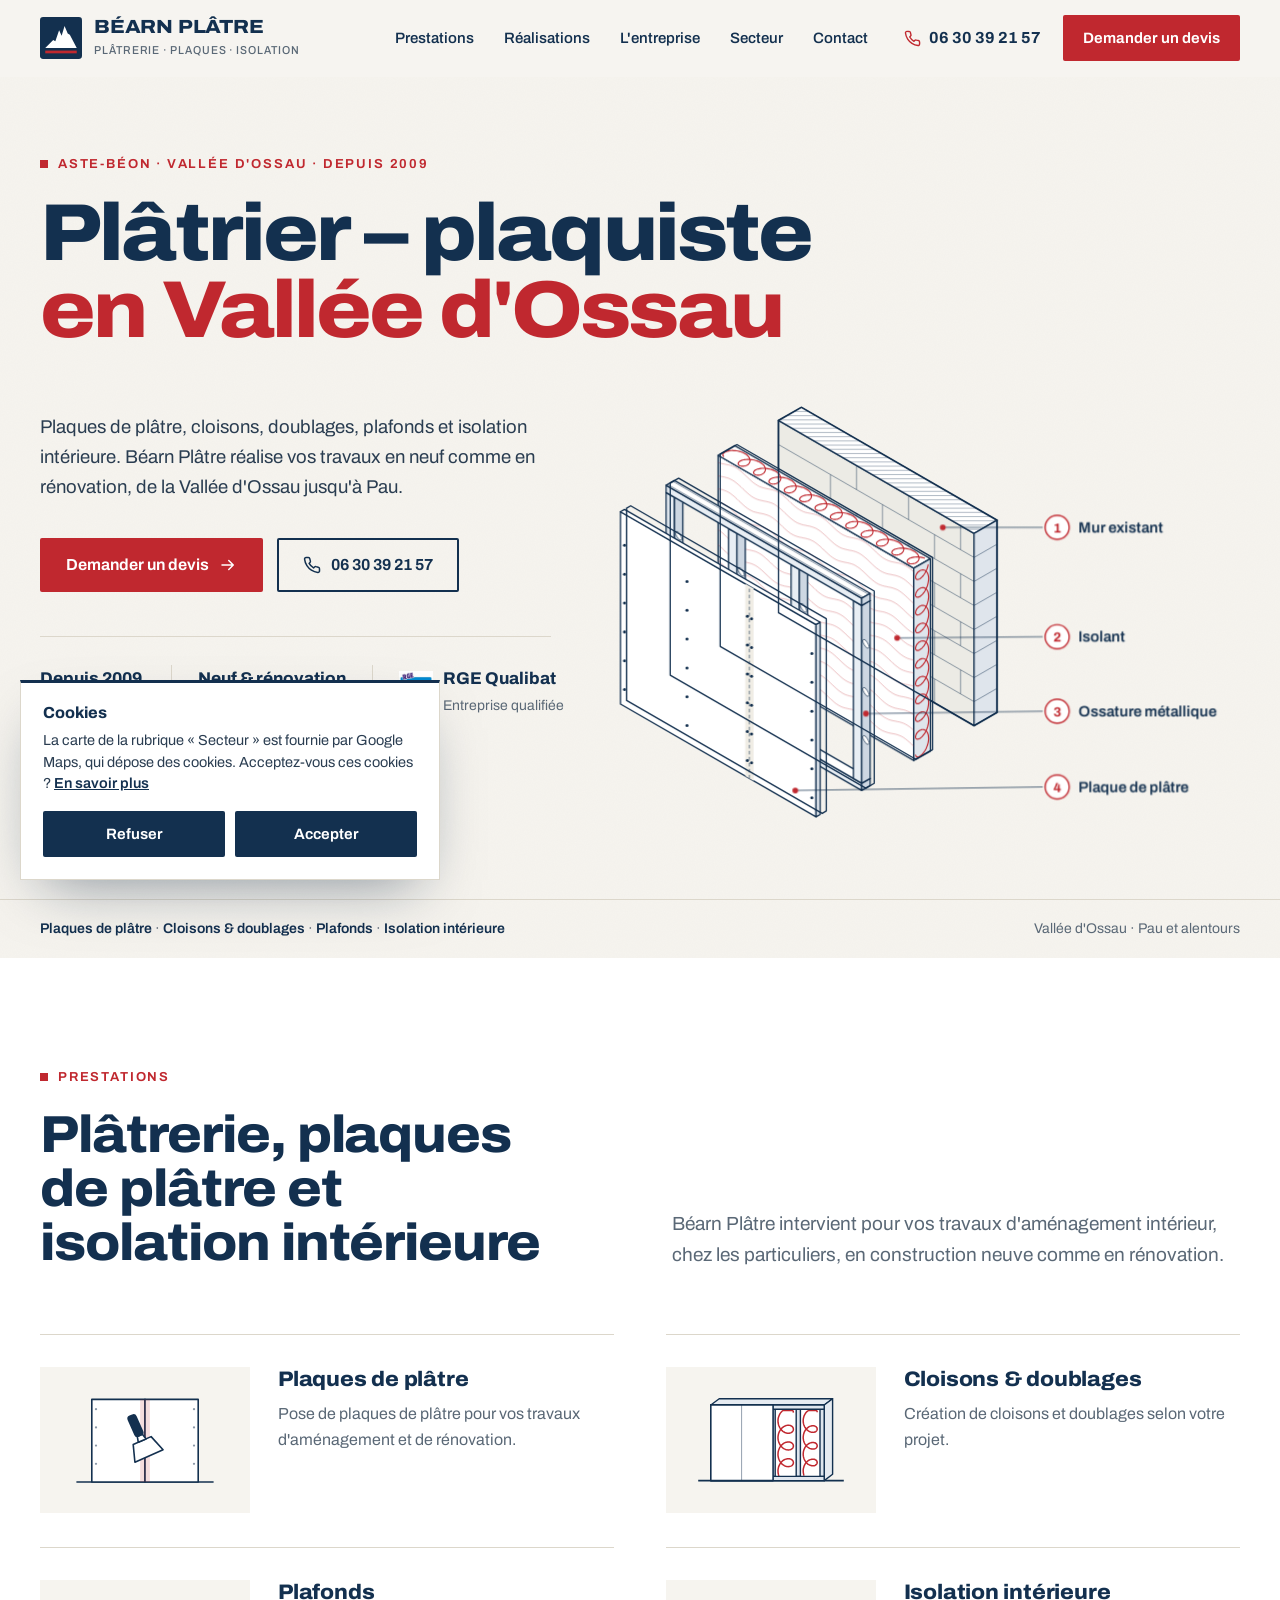
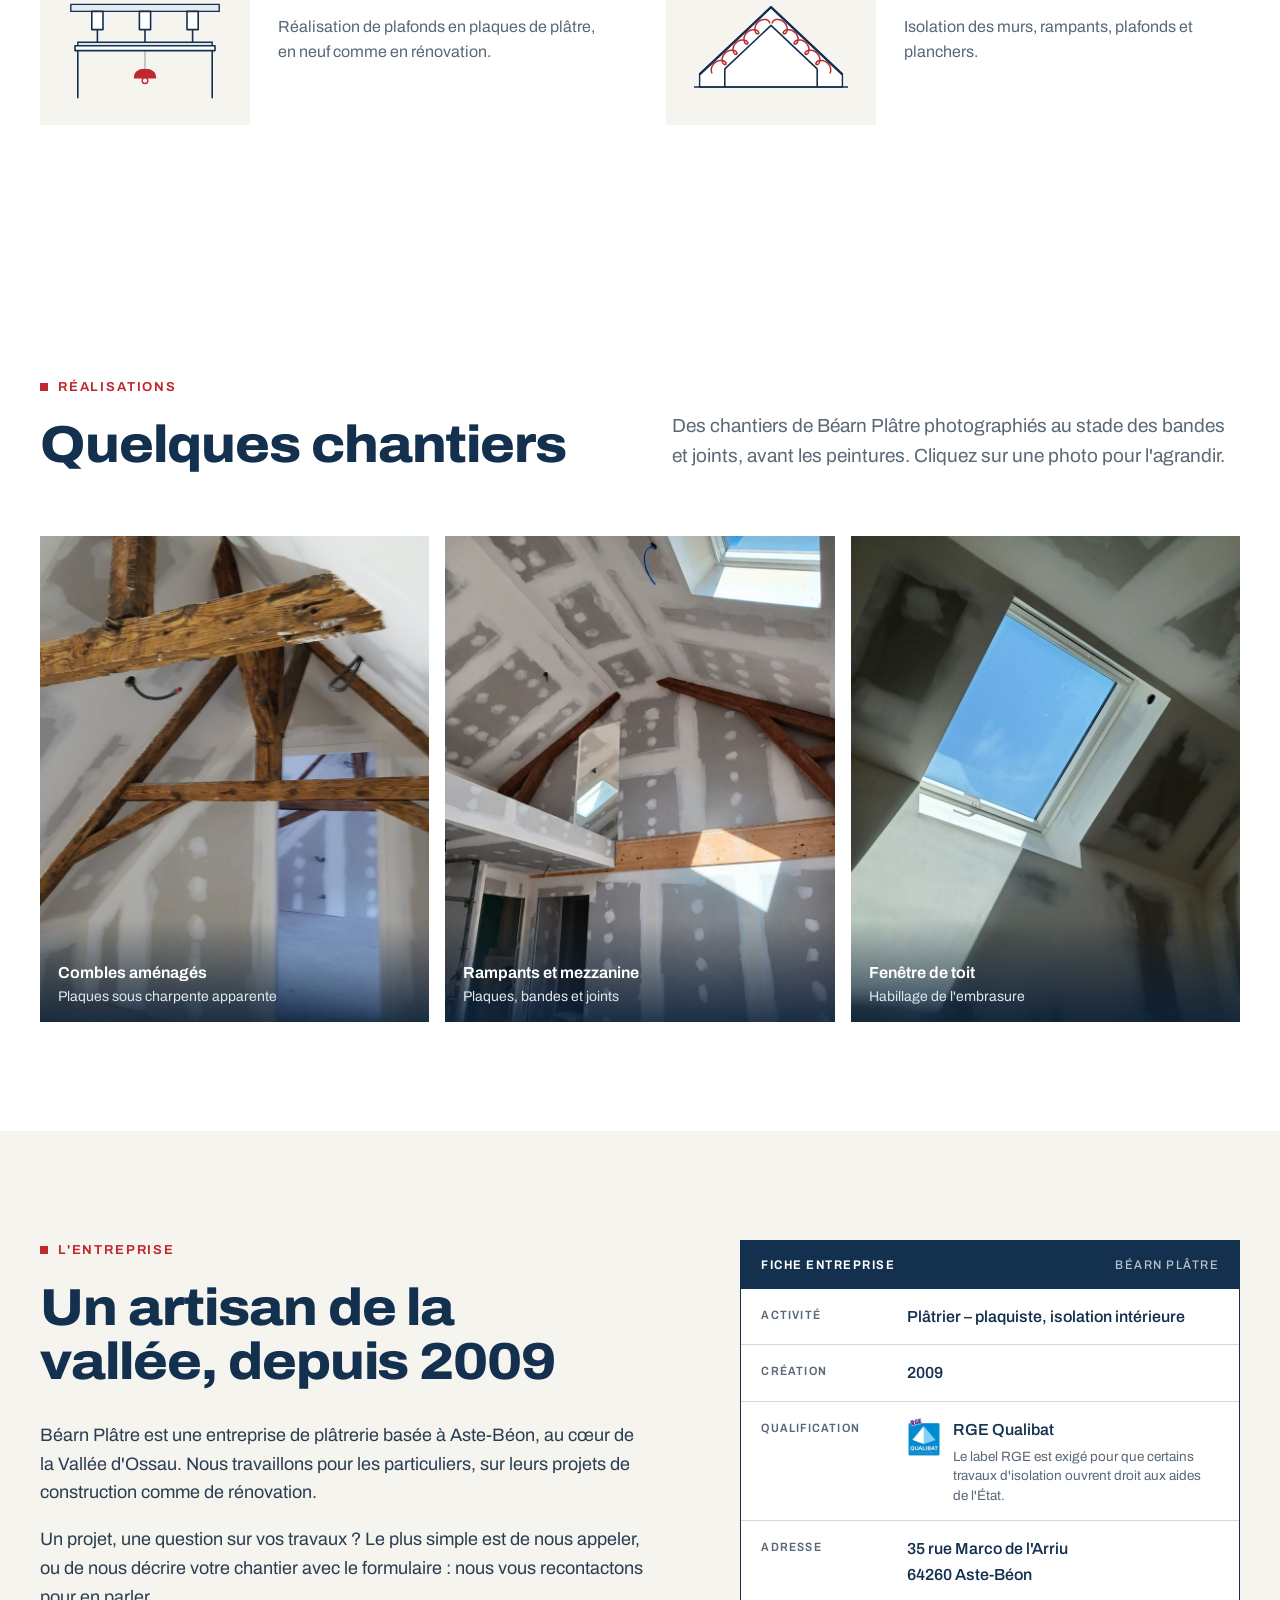
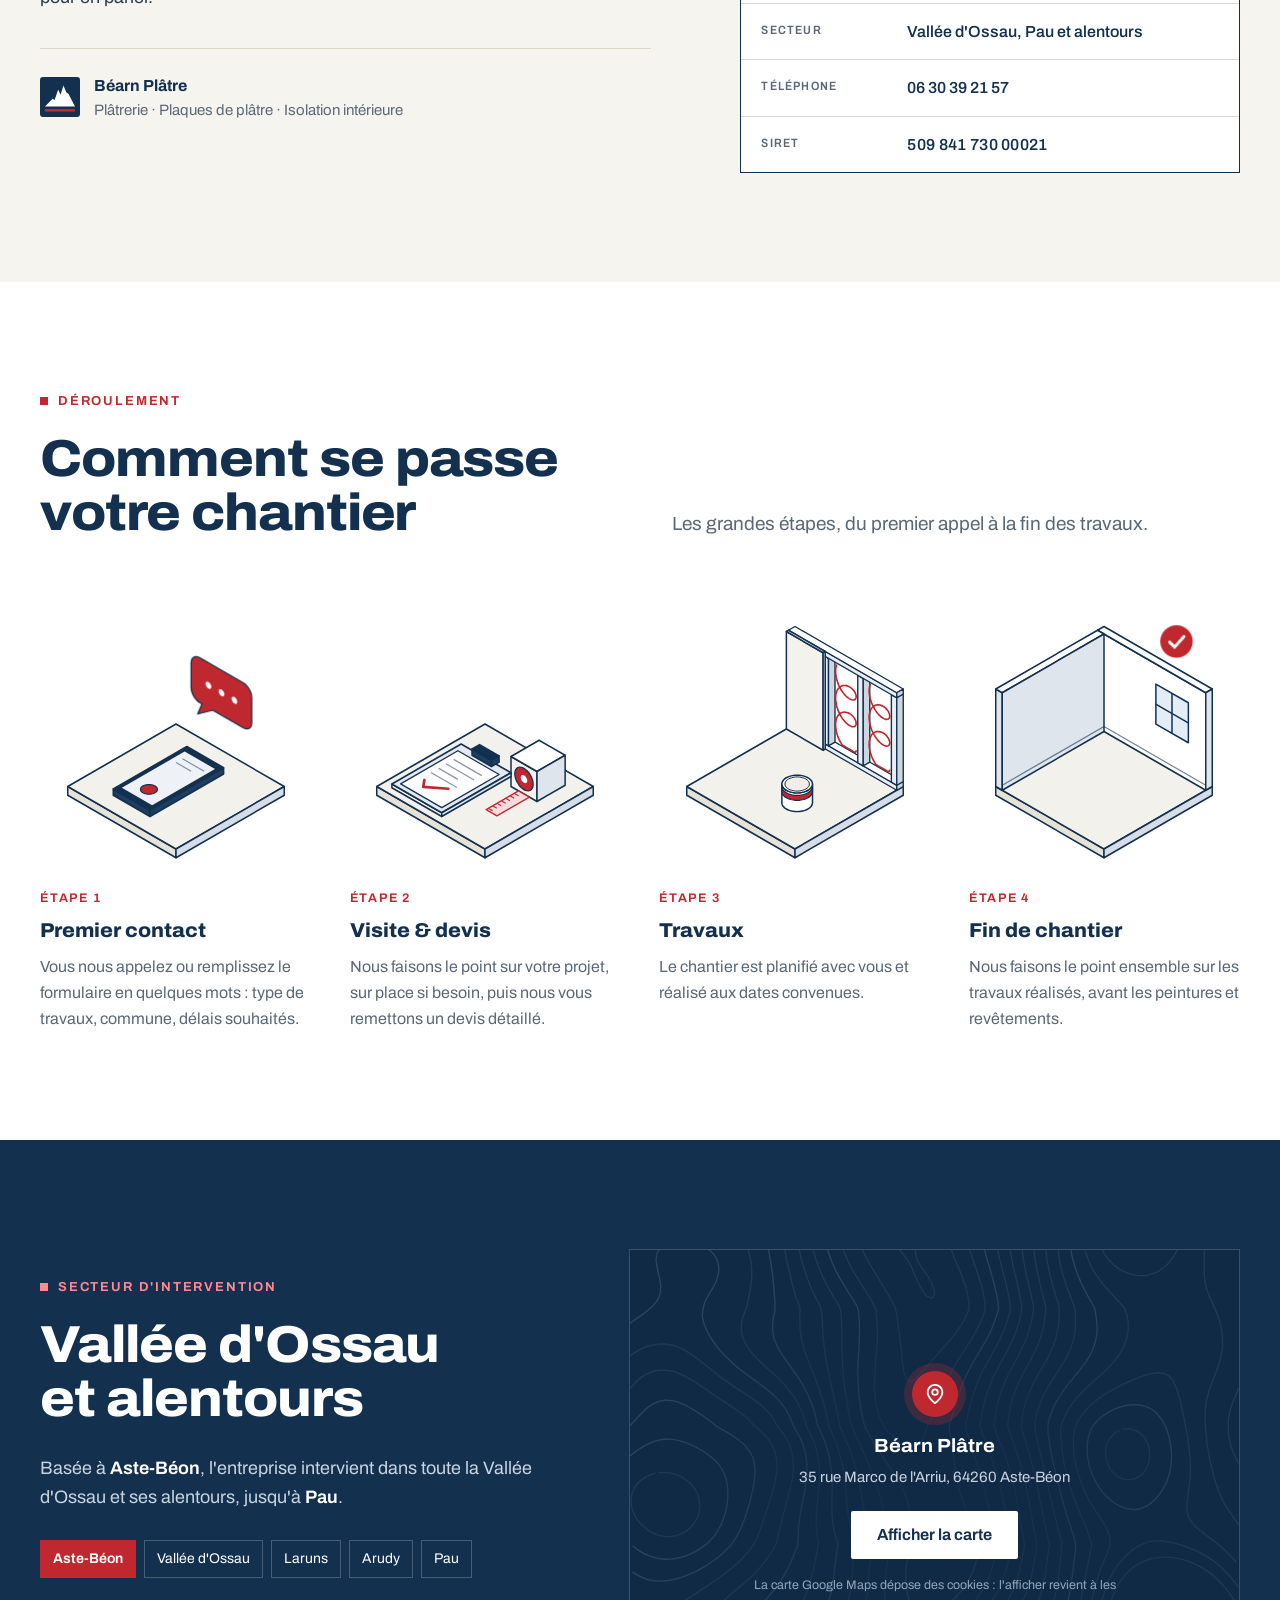
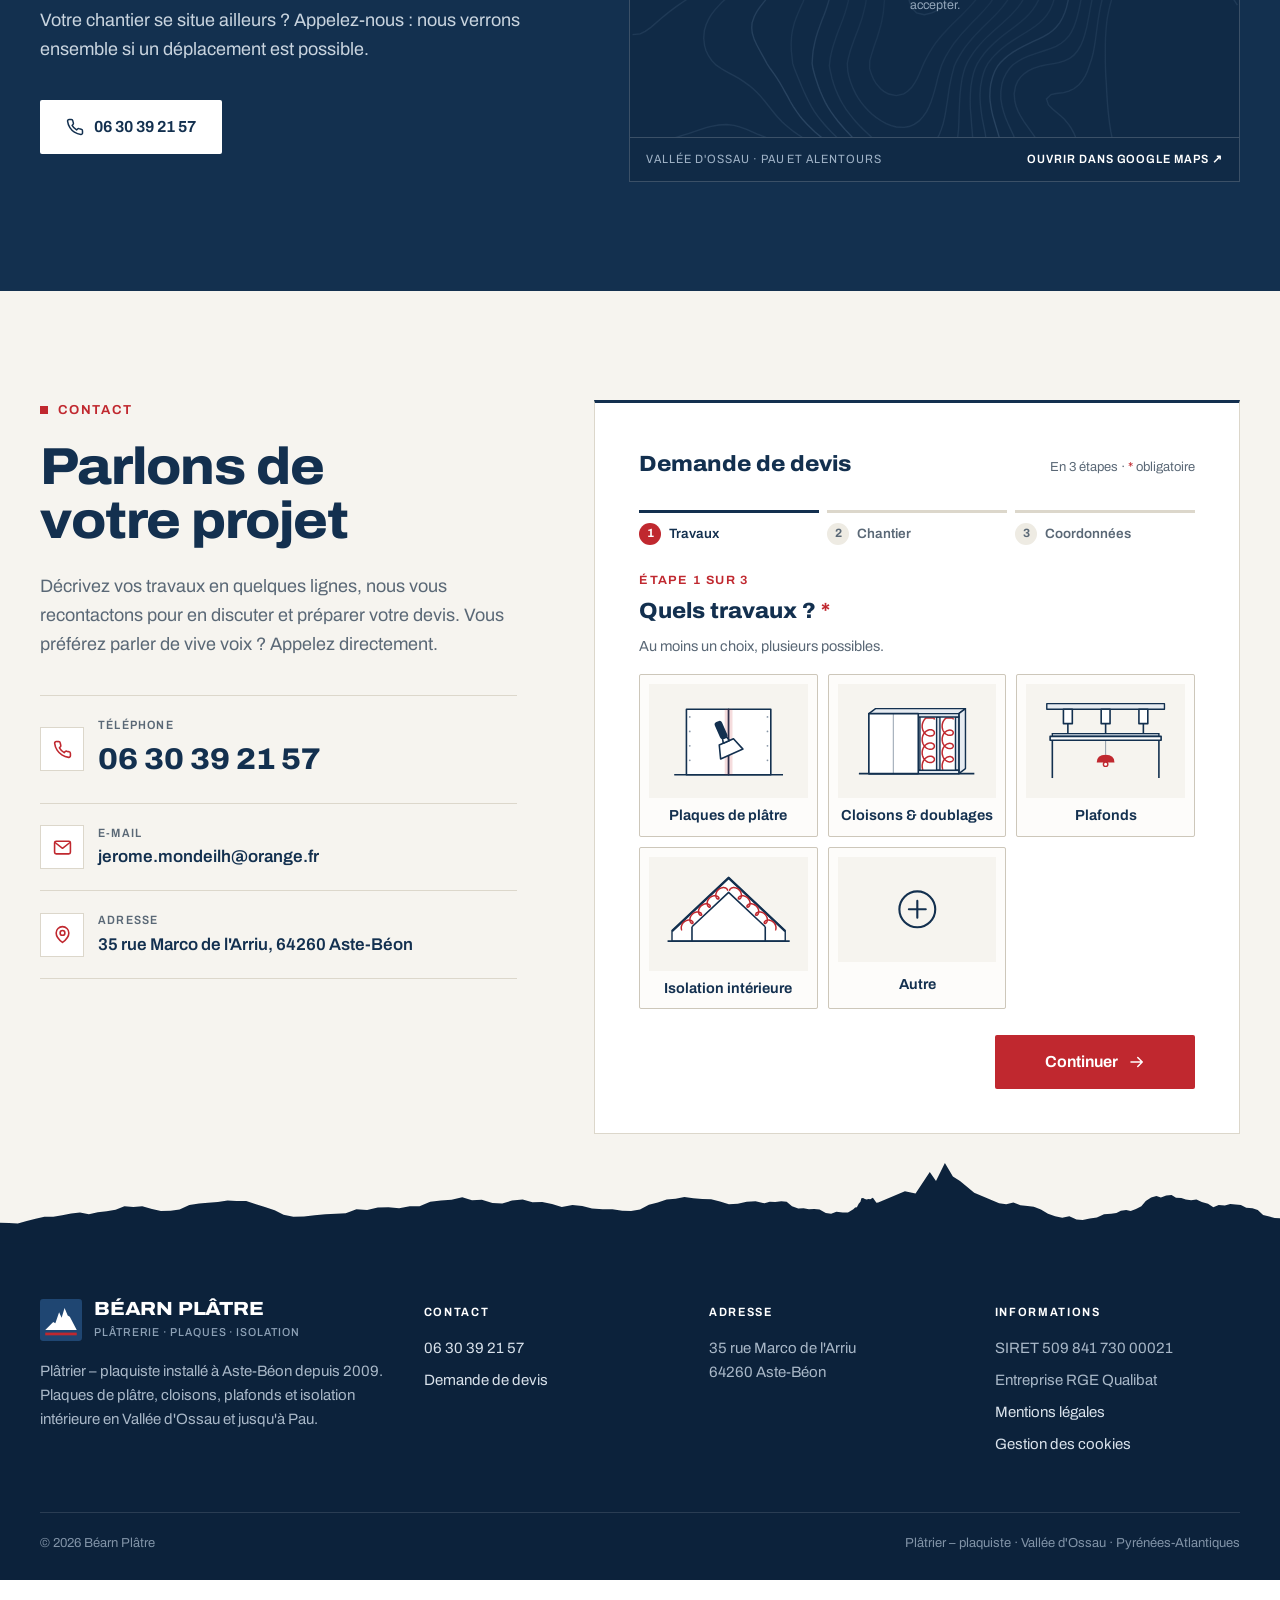
==== commit bd2e0cd2: "Prestations : mise en page en 2 colonnes, prête pour des textes plus complets - Cartes dessin + text" ====
--- a/bearn-platre-site/index.html
+++ b/bearn-platre-site/index.html
@@ -361,8 +361,10 @@
 <circle class="s-dot" cx="190" cy="88" r="1.6"/>
 <circle class="s-dot" cx="190" cy="114" r="1.6"/>
 <g transform="rotate(-24 120 90)"><path class="s-blade" d="M98,104 L142,104 L134,80 L106,80 Z"/><path class="s-board" d="M114,80 L126,80 L124,72 L116,72 Z"/><rect class="s-handle" x="113" y="40" width="14" height="33" rx="5"/></g></svg></div>
-          <h3>Plaques de plâtre</h3>
-          <p>Pose de plaques de plâtre pour vos travaux d'aménagement et de rénovation.</p>
+          <div class="service-body">
+            <h3>Plaques de plâtre</h3>
+            <p>Pose de plaques de plâtre pour vos travaux d'aménagement et de rénovation.</p>
+          </div>
         </article>
         <article class="service">
           <div class="service-art"><svg class="pict" viewBox="0 0 240 160" aria-hidden="true"><line class="s-floor" x1="16" y1="138" x2="224" y2="138"/>
@@ -379,8 +381,10 @@
 <rect class="s-metal" x="34" y="132" width="162" height="6"/>
 <rect class="s-board" x="34" y="30" width="89" height="108"/>
 <line class="s-thin" x1="78" y1="30" x2="78" y2="138"/></svg></div>
-          <h3>Cloisons &amp; doublages</h3>
-          <p>Création de cloisons et doublages selon votre projet.</p>
+          <div class="service-body">
+            <h3>Cloisons &amp; doublages</h3>
+            <p>Création de cloisons et doublages selon votre projet.</p>
+          </div>
         </article>
         <article class="service">
           <div class="service-art"><svg class="pict" viewBox="0 0 240 160" aria-hidden="true"><rect class="s-side" x="14" y="12" width="212" height="10"/>
@@ -397,8 +401,10 @@
 <line class="s-thin" x1="120" y1="78" x2="120" y2="104"/>
 <path class="s-accent-solid" d="M104,118 Q104,104 120,104 Q136,104 136,118 Z"/>
 <circle class="s-bulb" cx="120" cy="121" r="4"/></svg></div>
-          <h3>Plafonds</h3>
-          <p>Réalisation de plafonds en plaques de plâtre, en neuf comme en rénovation.</p>
+          <div class="service-body">
+            <h3>Plafonds</h3>
+            <p>Réalisation de plafonds en plaques de plâtre, en neuf comme en rénovation.</p>
+          </div>
         </article>
         <article class="service">
           <div class="service-art"><svg class="pict" viewBox="0 0 240 160" aria-hidden="true"><path class="s-back" d="M120,16 L222,112 L222,130 L18,130 L18,112 Z"/>
@@ -409,8 +415,10 @@
 <path class="s-line" d="M54,104 L120,42 L186,104"/>
 <line class="s-line" x1="54" y1="130" x2="54" y2="104"/>
 <line class="s-line" x1="186" y1="130" x2="186" y2="104"/></svg></div>
-          <h3>Isolation intérieure</h3>
-          <p>Isolation des murs, rampants, plafonds et planchers.</p>
+          <div class="service-body">
+            <h3>Isolation intérieure</h3>
+            <p>Isolation des murs, rampants, plafonds et planchers.</p>
+          </div>
         </article>
       </div>
     </div>
--- a/bearn-platre-site/assets/style.css
+++ b/bearn-platre-site/assets/style.css
@@ -458,8 +458,16 @@
 
 .services {
   display: grid;
-  grid-template-columns: repeat(4, minmax(0, 1fr));
-  gap: clamp(20px, 2.4vw, 32px);
+  grid-template-columns: repeat(2, minmax(0, 1fr));
+  gap: 0 clamp(28px, 4vw, 64px);
+}
+.service {
+  display: grid;
+  grid-template-columns: minmax(0, 210px) minmax(0, 1fr);
+  gap: 28px;
+  align-items: start;
+  padding: 32px 0 34px;
+  border-top: 1px solid var(--line);
 }
 .service-art {
   display: grid;
@@ -471,13 +479,31 @@
 }
 .service:hover .service-art { background: var(--paper-2); }
 .service h3 {
-  margin: 24px 0 10px;
+  margin: 0 0 10px;
   font-size: 21px;
   font-stretch: 106%;
   letter-spacing: -.01em;
   line-height: 1.15;
 }
-.service p { margin: 0; font-size: 16px; color: var(--muted); }
+.service p { margin: 0 0 16px; font-size: 16px; color: var(--muted); }
+.service-list { display: grid; gap: 7px; margin: 0; padding: 0; list-style: none; }
+.service-list li {
+  position: relative;
+  padding-left: 18px;
+  font-size: 15px;
+  font-weight: 550;
+  line-height: 1.4;
+  color: var(--ink);
+}
+.service-list li::before {
+  content: "";
+  position: absolute;
+  left: 0;
+  top: .5em;
+  width: 7px;
+  height: 7px;
+  background: var(--red);
+}
 
 /* illustrations des prestations */
 .pict { width: 100%; height: auto; overflow: visible; }
@@ -1291,7 +1317,7 @@
 @media (max-width: 1120px) {
   .main-nav { gap: 22px; }
   .header-phone { display: none; }
-  .services { grid-template-columns: repeat(2, minmax(0, 1fr)); row-gap: 44px; }
+  .service { grid-template-columns: minmax(0, 160px) minmax(0, 1fr); gap: 22px; }
 }
 
 /* écrans moyens : chiffres clés empilés pour ne pas déborder sous le dessin */
@@ -1305,6 +1331,8 @@
 }
 
 @media (max-width: 960px) {
+  .services { grid-template-columns: minmax(0, 1fr); }
+  .service { grid-template-columns: minmax(0, 220px) minmax(0, 1fr); gap: 28px; }
   :root { --header-h: 66px; }
   .menu-toggle { display: block; }
   .header-cta { display: none; }
@@ -1347,10 +1375,10 @@
 
 @media (max-width: 720px) {
   body { font-size: 16px; padding-bottom: 72px; }
-  .services { grid-template-columns: 1fr 1fr; gap: 32px 14px; }
-  .service-art { padding: 10% 8%; }
-  .service h3 { margin: 14px 0 6px; font-size: 17px; }
-  .service p { font-size: 14.5px; line-height: 1.5; }
+  .services { grid-template-columns: minmax(0, 1fr); }
+  .service { grid-template-columns: minmax(0, 1fr); gap: 18px; padding: 26px 0 28px; }
+  .service-art { max-width: 340px; }
+  .service h3 { font-size: 20px; }
   .hero-facts { grid-template-columns: 1fr; gap: 14px; margin-top: 36px; }
   .hero-facts li { padding: 0 0 0 14px; border-left: 2px solid var(--red); }
   .hero-facts li:first-child { padding-left: 14px; border-left: 2px solid var(--red); }
@@ -1453,7 +1481,7 @@
 }
 
 @media (max-width: 340px) {
-  .services { grid-template-columns: 1fr; }
+  .service-art { max-width: none; }
 }
 
 @media (max-width: 420px) {
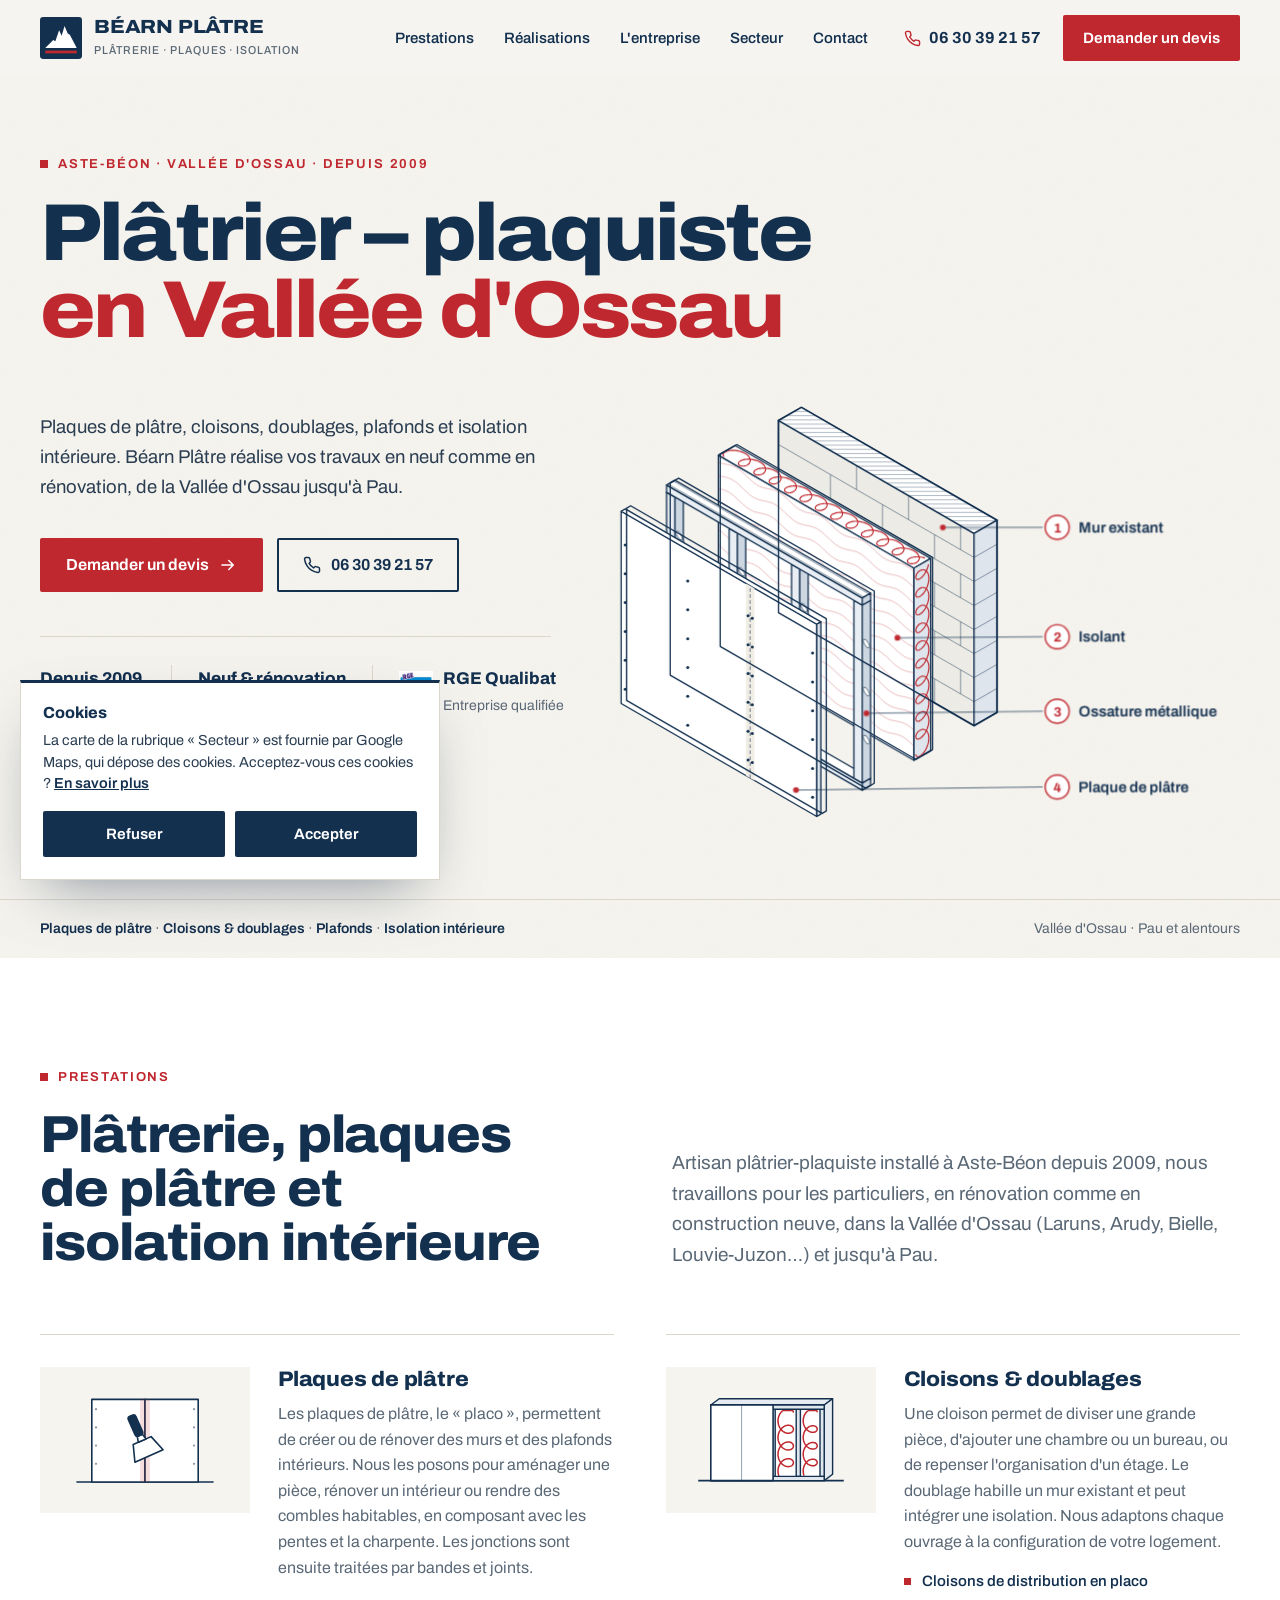
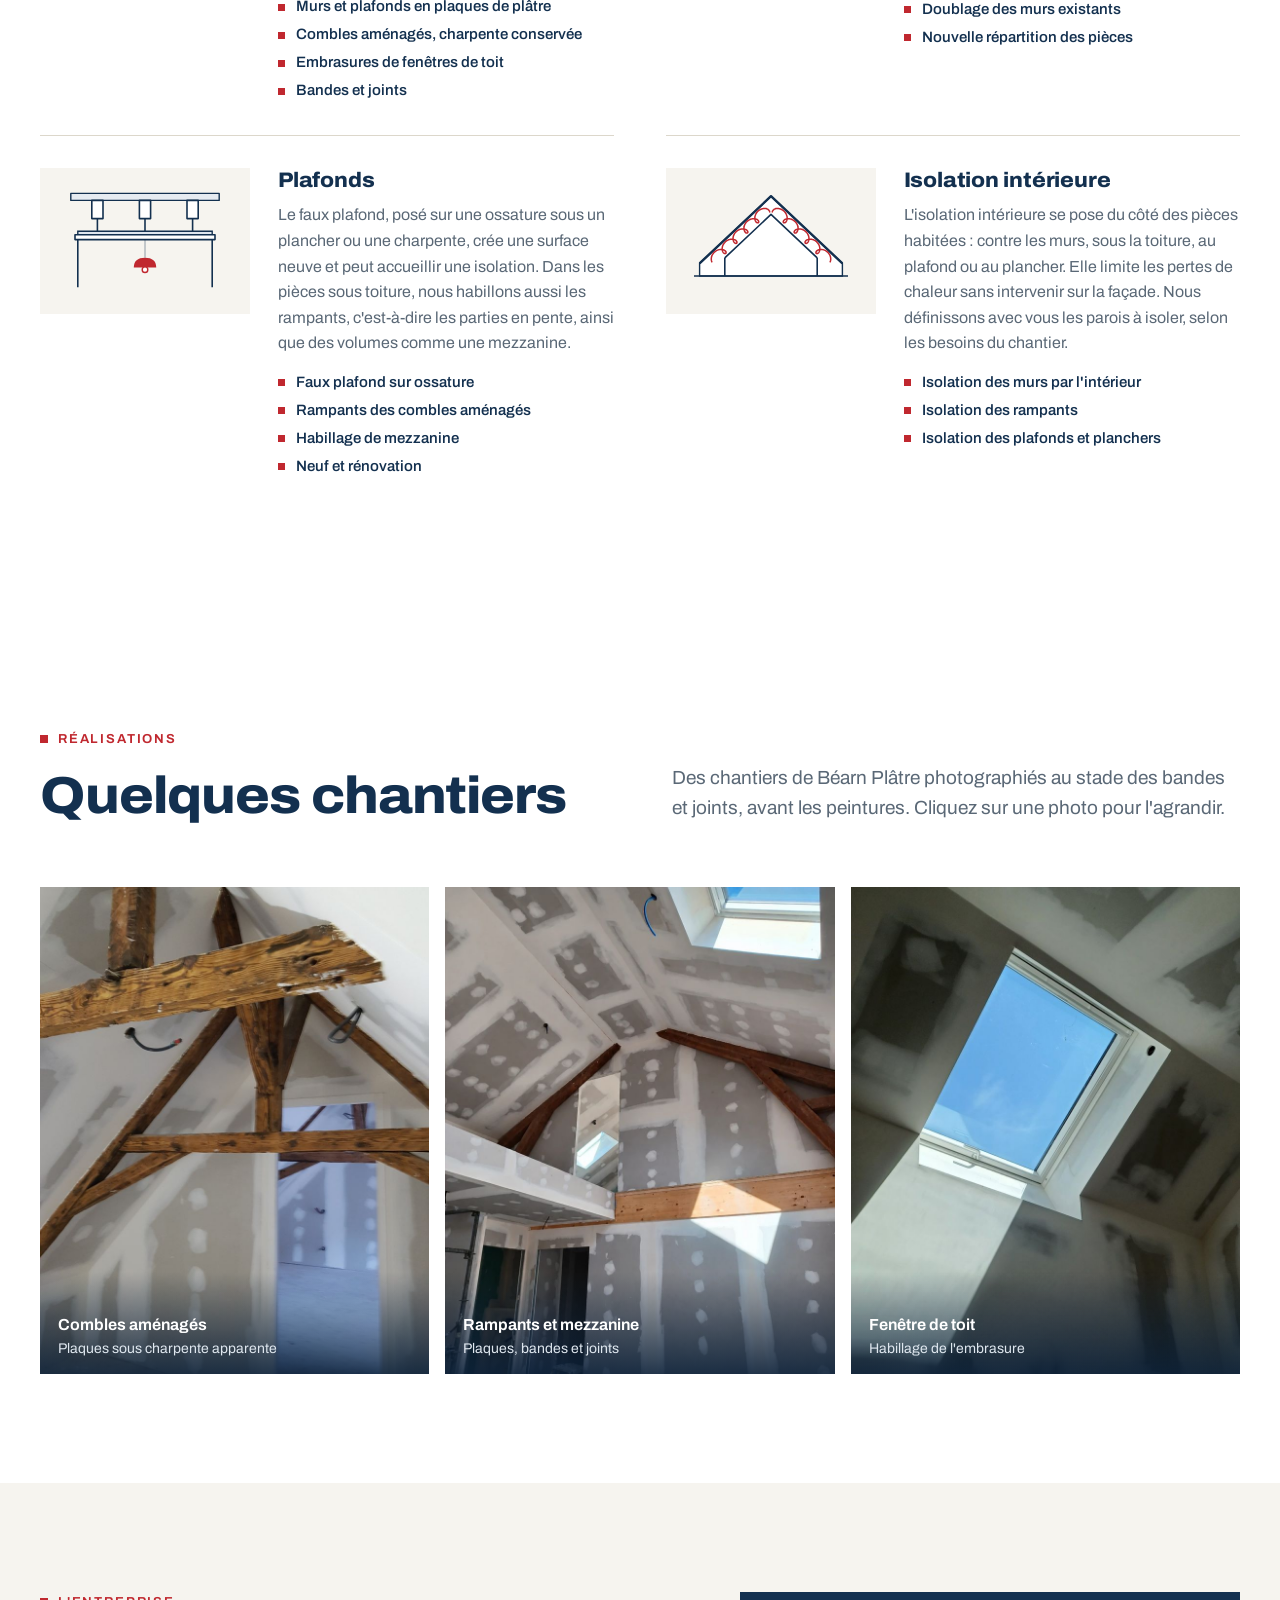
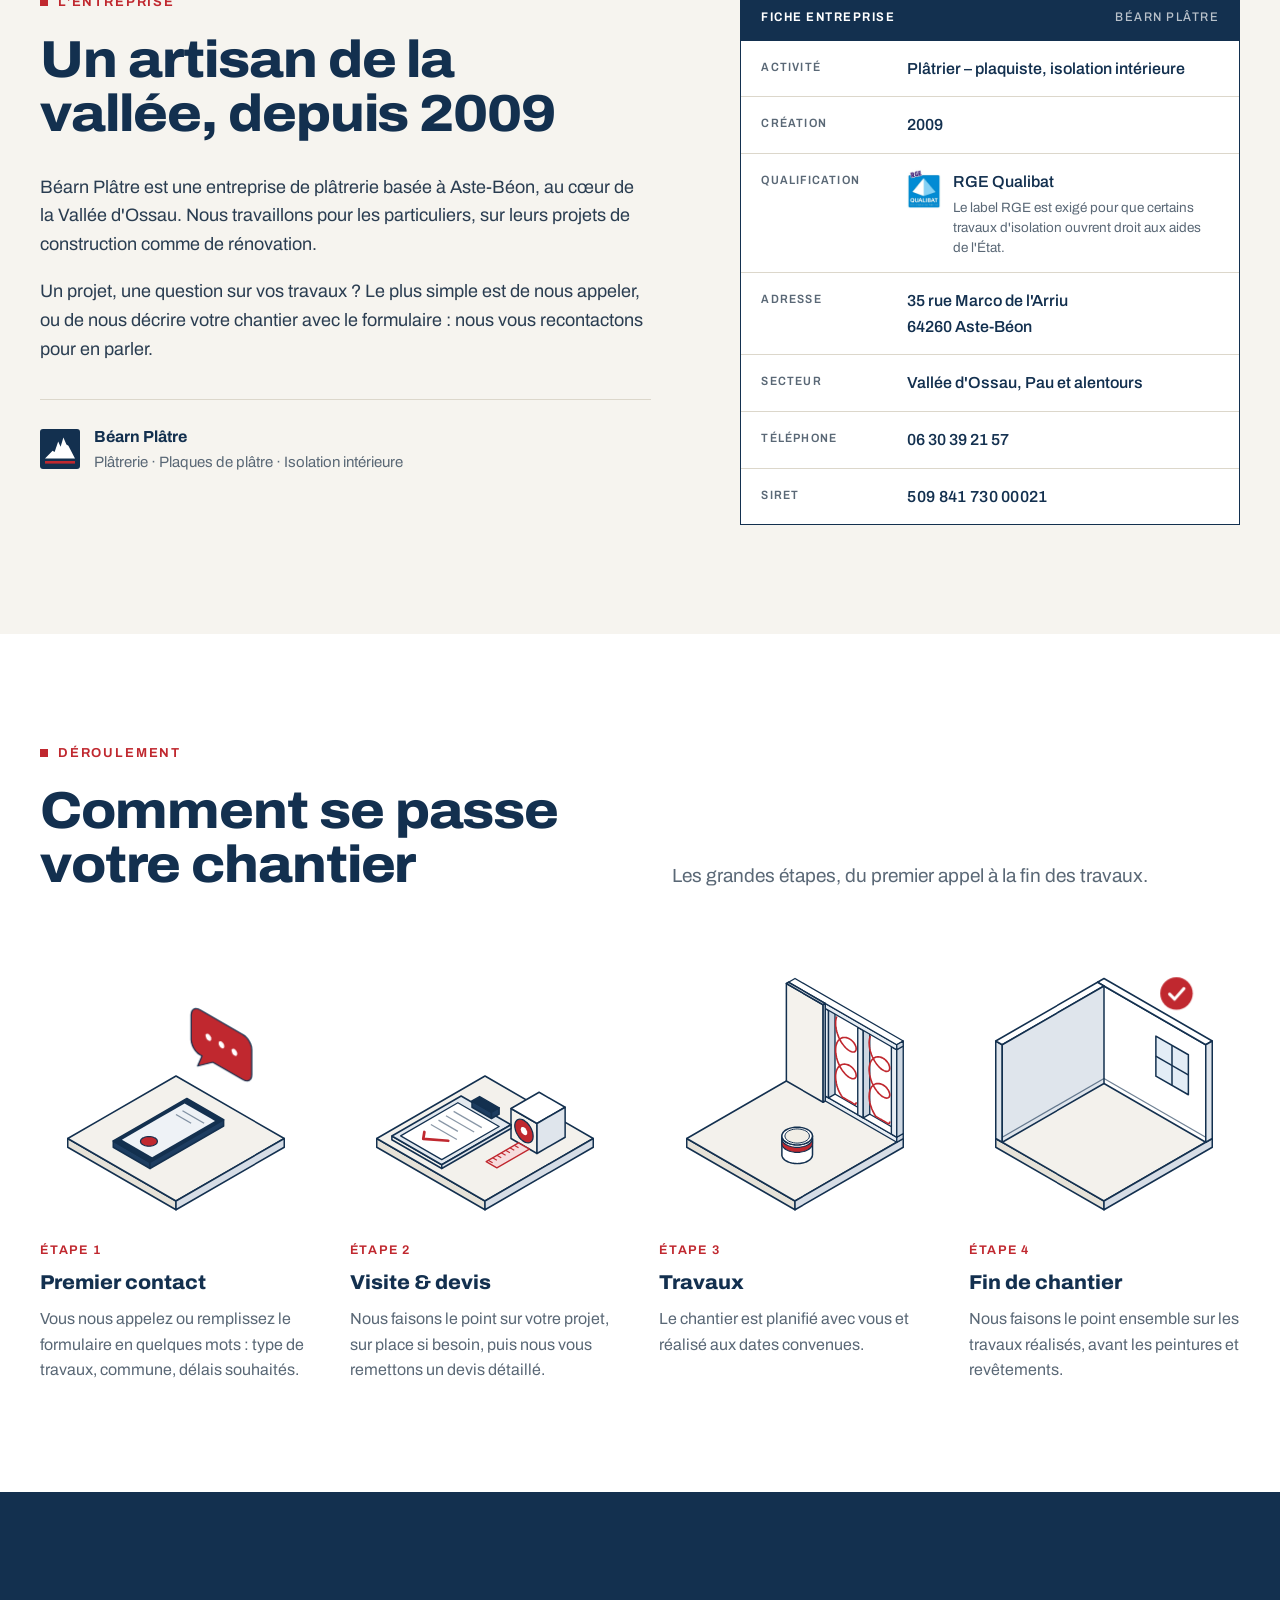
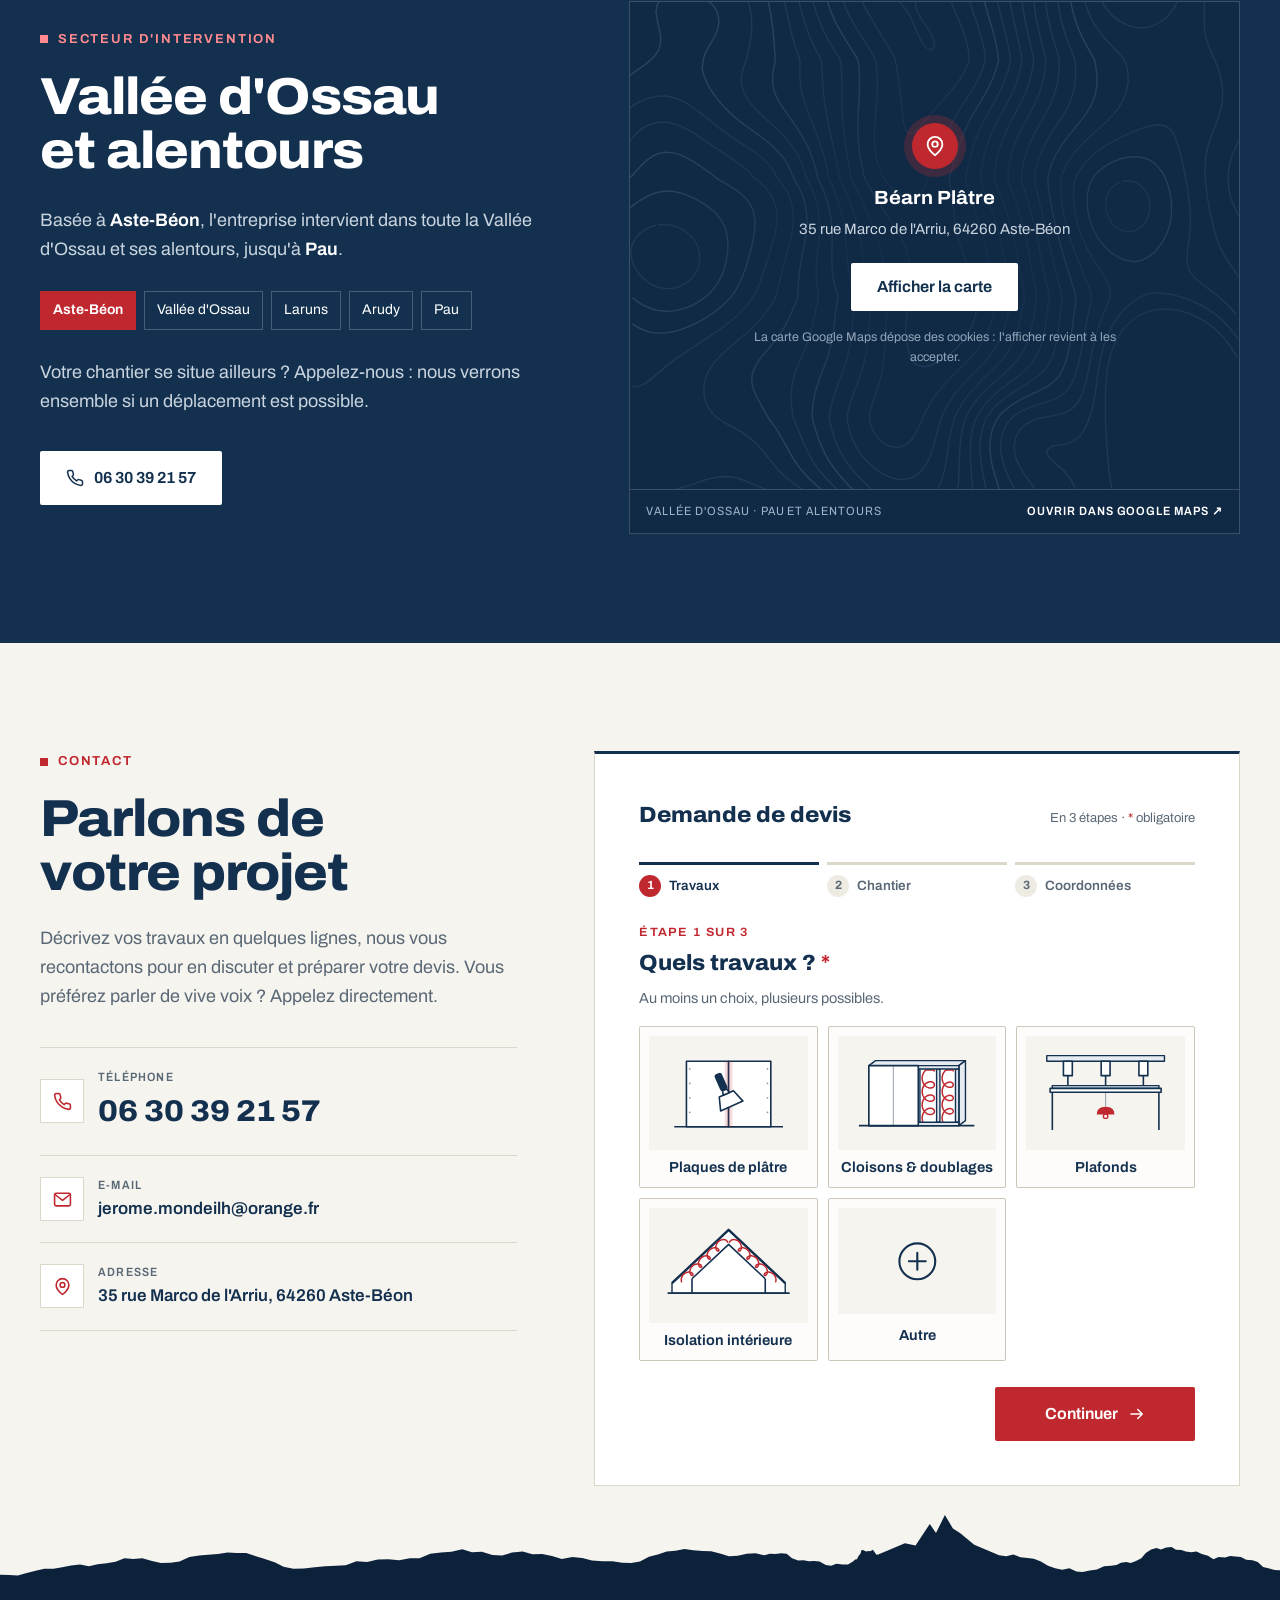
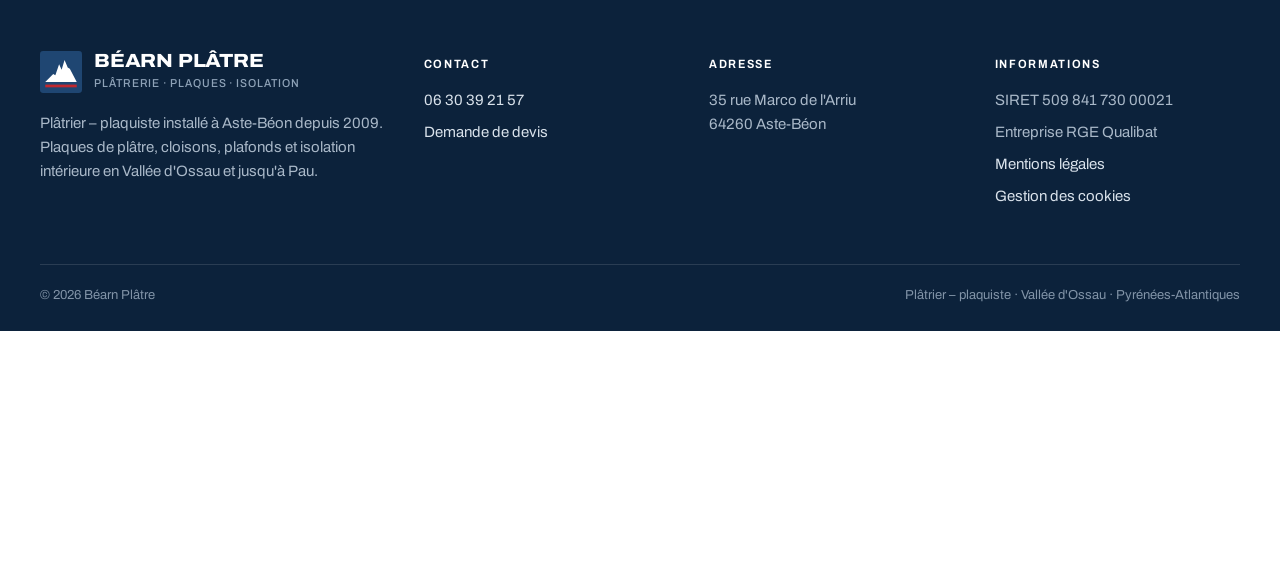
==== commit 8f8c7077: "Textes des prestations enrichis pour Google, titre et description revus - 4 prestations : texte de p" ====
--- a/bearn-platre-site/index.html
+++ b/bearn-platre-site/index.html
@@ -3,8 +3,8 @@
 <head>
 <meta charset="utf-8">
 <meta name="viewport" content="width=device-width, initial-scale=1">
-<title>Béarn Plâtre — Plâtrier plaquiste à Aste-Béon, Vallée d'Ossau</title>
-<meta name="description" content="Béarn Plâtre, plâtrier-plaquiste installé à Aste-Béon depuis 2009 : plaques de plâtre, cloisons, doublages, plafonds et isolation intérieure en Vallée d'Ossau, jusqu'à Pau. Neuf et rénovation.">
+<title>Plâtrier plaquiste en Vallée d'Ossau et à Pau | Béarn Plâtre</title>
+<meta name="description" content="Plâtrier-plaquiste RGE Qualibat à Aste-Béon depuis 2009 : placo, cloisons, doublages, faux plafonds, combles aménagés, isolation. Vallée d'Ossau et Pau.">
 <meta name="theme-color" content="#13304f">
 <meta property="og:type" content="website">
 <meta property="og:locale" content="fr_FR">
@@ -343,7 +343,7 @@
           <p class="eyebrow">Prestations</p>
           <h2 class="h2" id="prestations-title">Plâtrerie, plaques de plâtre et isolation intérieure</h2>
         </div>
-        <p class="intro">Béarn Plâtre intervient pour vos travaux d'aménagement intérieur, chez les particuliers, en construction neuve comme en rénovation.</p>
+        <p class="intro">Artisan plâtrier-plaquiste installé à Aste-Béon depuis 2009, nous travaillons pour les particuliers, en rénovation comme en construction neuve, dans la Vallée d'Ossau (Laruns, Arudy, Bielle, Louvie-Juzon…) et jusqu'à Pau.</p>
       </div>
 
       <div class="services">
@@ -363,7 +363,8 @@
 <g transform="rotate(-24 120 90)"><path class="s-blade" d="M98,104 L142,104 L134,80 L106,80 Z"/><path class="s-board" d="M114,80 L126,80 L124,72 L116,72 Z"/><rect class="s-handle" x="113" y="40" width="14" height="33" rx="5"/></g></svg></div>
           <div class="service-body">
             <h3>Plaques de plâtre</h3>
-            <p>Pose de plaques de plâtre pour vos travaux d'aménagement et de rénovation.</p>
+            <p>Les plaques de plâtre, le « placo », permettent de créer ou de rénover des murs et des plafonds intérieurs. Nous les posons pour aménager une pièce, rénover un intérieur ou rendre des combles habitables, en composant avec les pentes et la charpente. Les jonctions sont ensuite traitées par bandes et joints.</p>
+            <ul class="service-list"><li>Murs et plafonds en plaques de plâtre</li><li>Combles aménagés, charpente conservée</li><li>Embrasures de fenêtres de toit</li><li>Bandes et joints</li></ul>
           </div>
         </article>
         <article class="service">
@@ -383,7 +384,8 @@
 <line class="s-thin" x1="78" y1="30" x2="78" y2="138"/></svg></div>
           <div class="service-body">
             <h3>Cloisons &amp; doublages</h3>
-            <p>Création de cloisons et doublages selon votre projet.</p>
+            <p>Une cloison permet de diviser une grande pièce, d'ajouter une chambre ou un bureau, ou de repenser l'organisation d'un étage. Le doublage habille un mur existant et peut intégrer une isolation. Nous adaptons chaque ouvrage à la configuration de votre logement.</p>
+            <ul class="service-list"><li>Cloisons de distribution en placo</li><li>Doublage des murs existants</li><li>Nouvelle répartition des pièces</li></ul>
           </div>
         </article>
         <article class="service">
@@ -403,7 +405,8 @@
 <circle class="s-bulb" cx="120" cy="121" r="4"/></svg></div>
           <div class="service-body">
             <h3>Plafonds</h3>
-            <p>Réalisation de plafonds en plaques de plâtre, en neuf comme en rénovation.</p>
+            <p>Le faux plafond, posé sur une ossature sous un plancher ou une charpente, crée une surface neuve et peut accueillir une isolation. Dans les pièces sous toiture, nous habillons aussi les rampants, c'est-à-dire les parties en pente, ainsi que des volumes comme une mezzanine.</p>
+            <ul class="service-list"><li>Faux plafond sur ossature</li><li>Rampants des combles aménagés</li><li>Habillage de mezzanine</li><li>Neuf et rénovation</li></ul>
           </div>
         </article>
         <article class="service">
@@ -417,7 +420,8 @@
 <line class="s-line" x1="186" y1="130" x2="186" y2="104"/></svg></div>
           <div class="service-body">
             <h3>Isolation intérieure</h3>
-            <p>Isolation des murs, rampants, plafonds et planchers.</p>
+            <p>L'isolation intérieure se pose du côté des pièces habitées : contre les murs, sous la toiture, au plafond ou au plancher. Elle limite les pertes de chaleur sans intervenir sur la façade. Nous définissons avec vous les parois à isoler, selon les besoins du chantier.</p>
+            <ul class="service-list"><li>Isolation des murs par l'intérieur</li><li>Isolation des rampants</li><li>Isolation des plafonds et planchers</li></ul>
           </div>
         </article>
       </div>
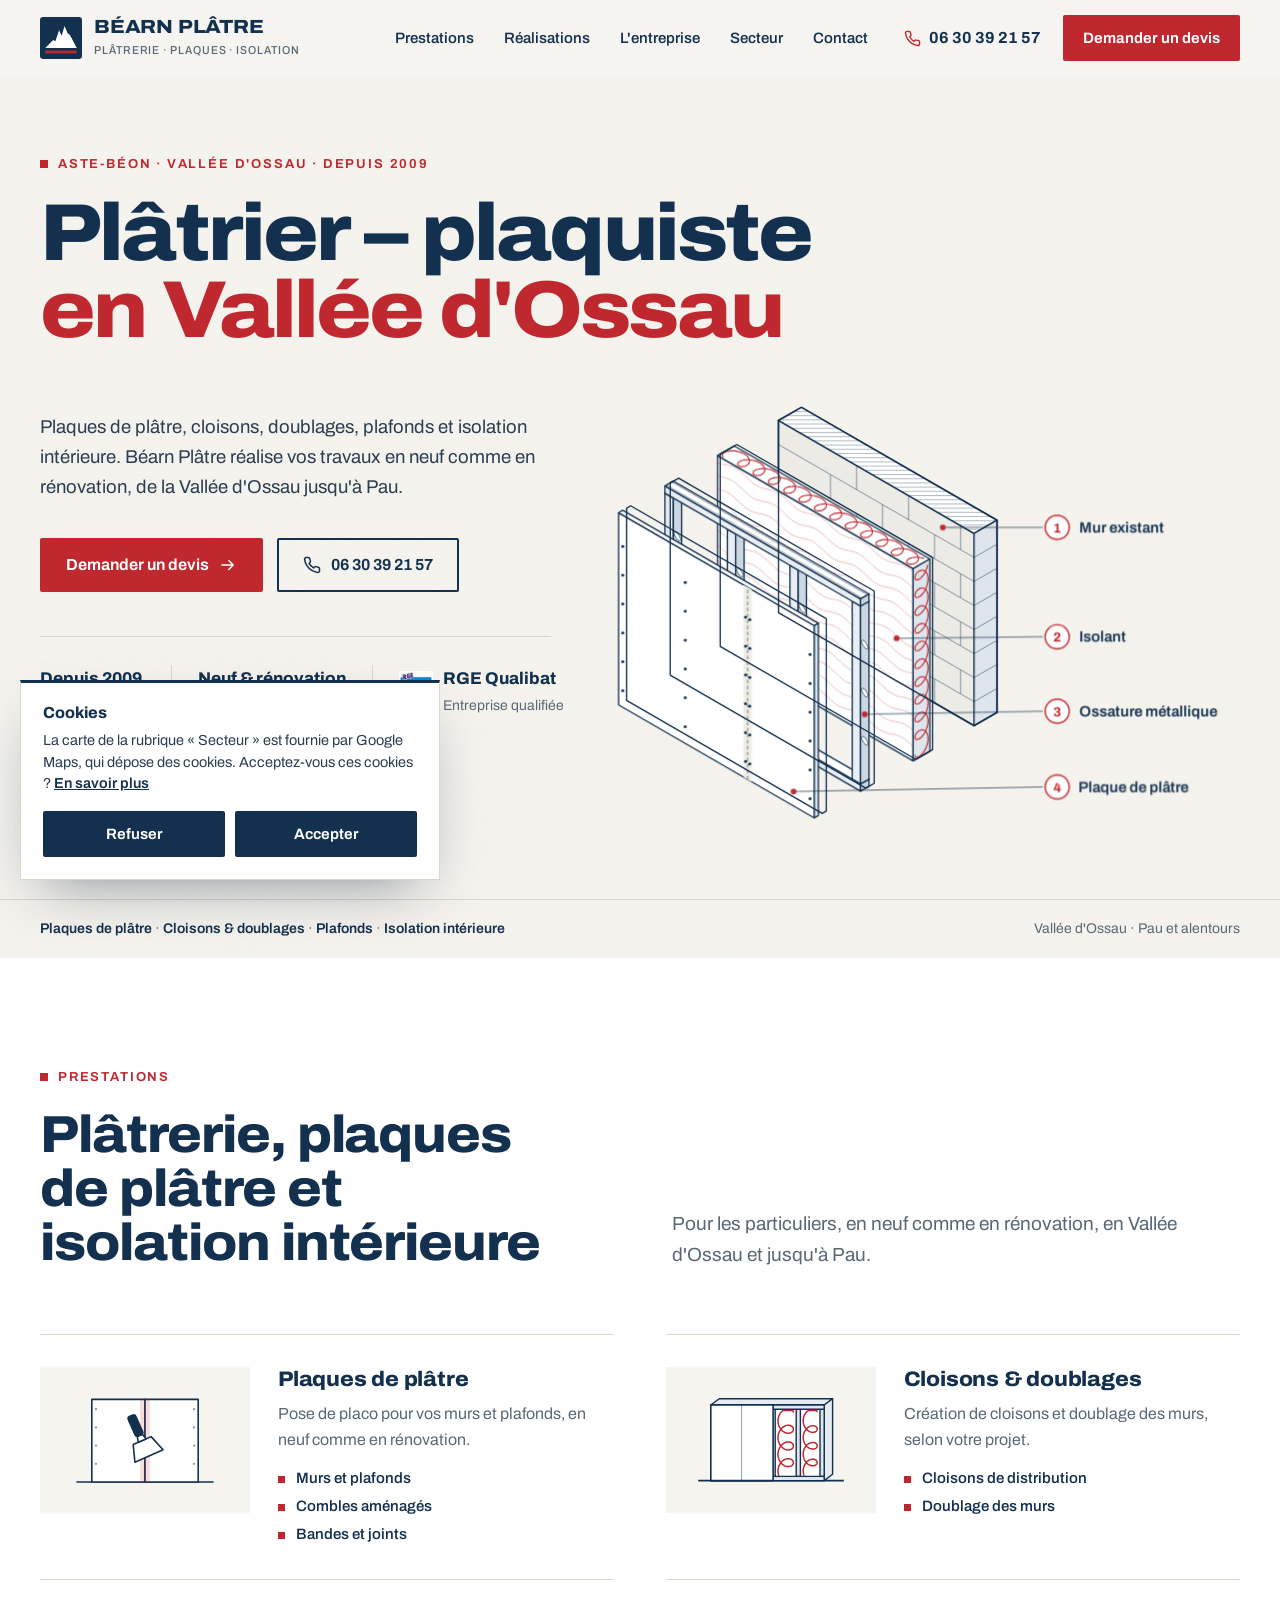
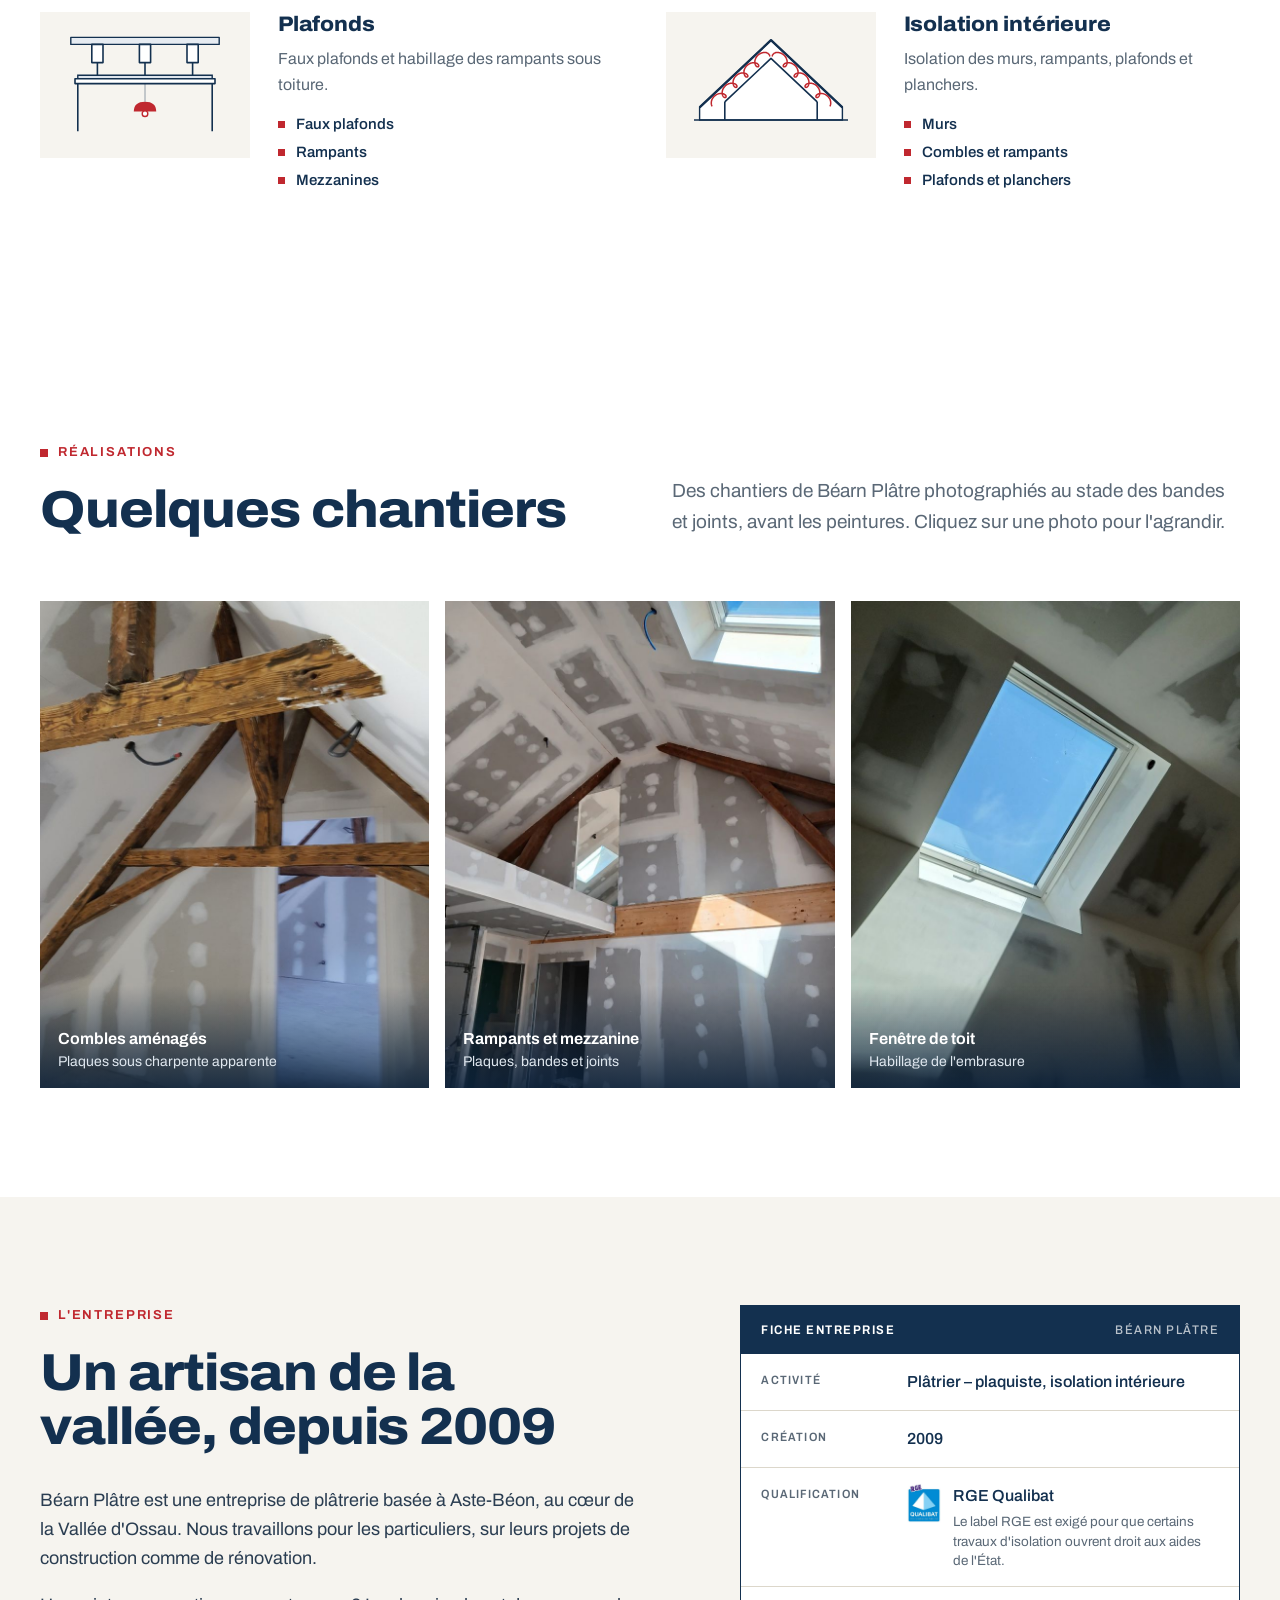
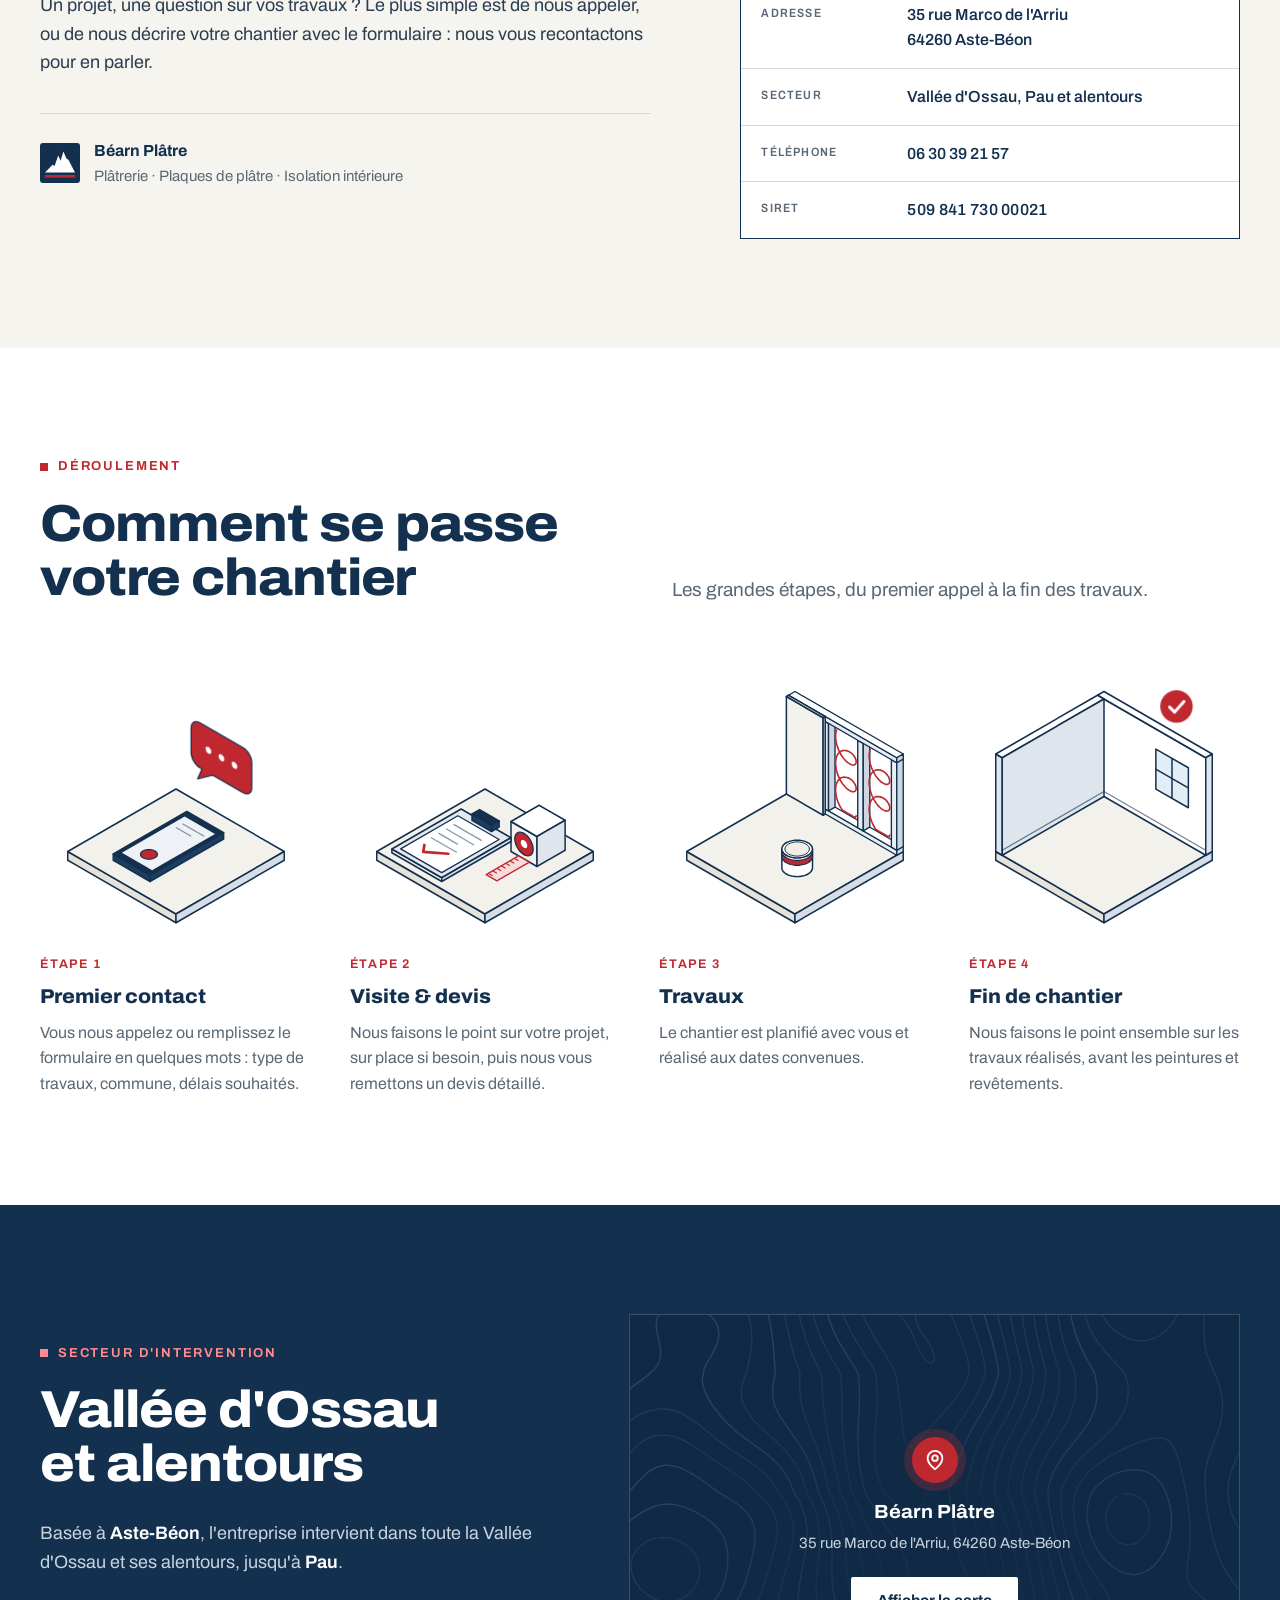
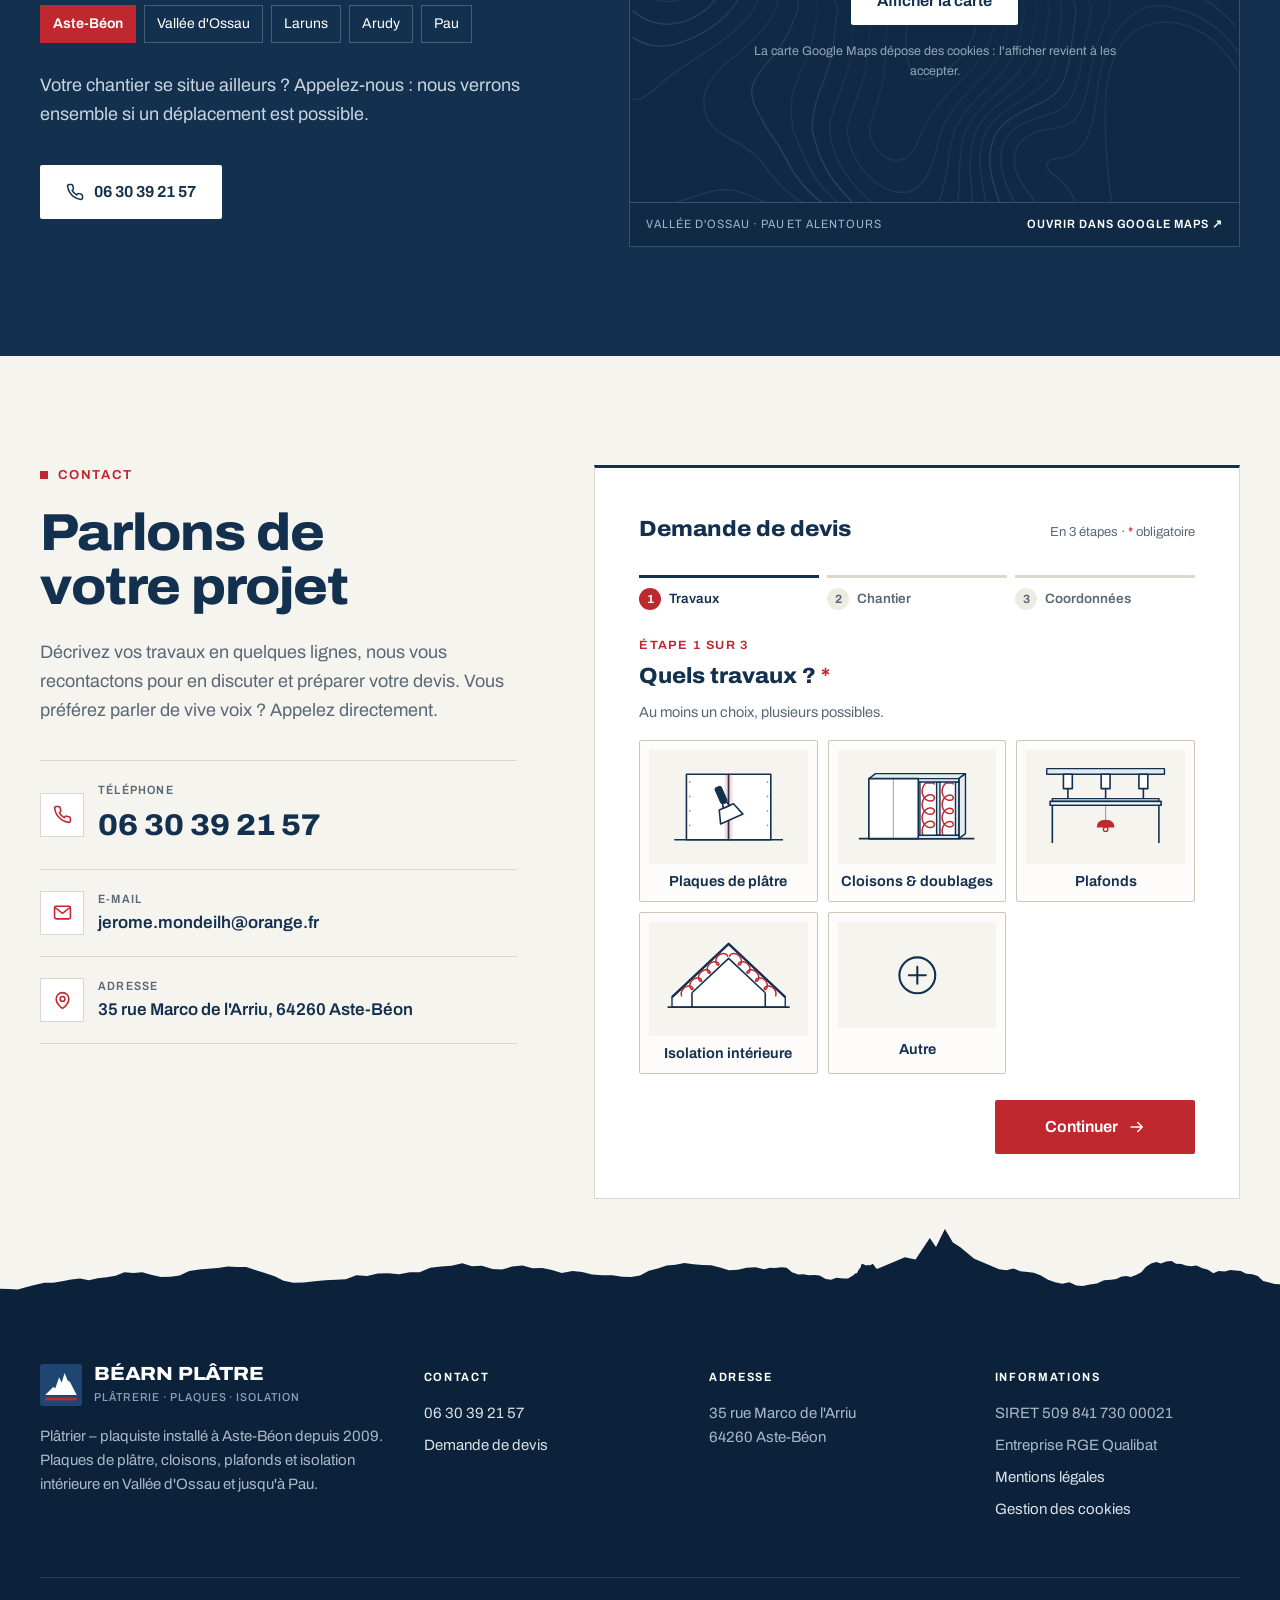
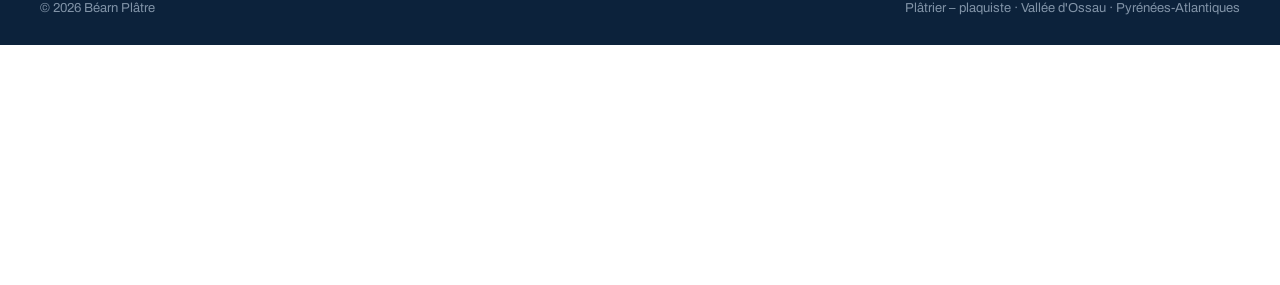
==== commit e7e67650: "Prestations : textes simplifiés (une phrase + quelques mots-clés) - Retour à des textes courts et di" ====
--- a/bearn-platre-site/index.html
+++ b/bearn-platre-site/index.html
@@ -343,7 +343,7 @@
           <p class="eyebrow">Prestations</p>
           <h2 class="h2" id="prestations-title">Plâtrerie, plaques de plâtre et isolation intérieure</h2>
         </div>
-        <p class="intro">Artisan plâtrier-plaquiste installé à Aste-Béon depuis 2009, nous travaillons pour les particuliers, en rénovation comme en construction neuve, dans la Vallée d'Ossau (Laruns, Arudy, Bielle, Louvie-Juzon…) et jusqu'à Pau.</p>
+        <p class="intro">Pour les particuliers, en neuf comme en rénovation, en Vallée d'Ossau et jusqu'à Pau.</p>
       </div>
 
       <div class="services">
@@ -363,8 +363,8 @@
 <g transform="rotate(-24 120 90)"><path class="s-blade" d="M98,104 L142,104 L134,80 L106,80 Z"/><path class="s-board" d="M114,80 L126,80 L124,72 L116,72 Z"/><rect class="s-handle" x="113" y="40" width="14" height="33" rx="5"/></g></svg></div>
           <div class="service-body">
             <h3>Plaques de plâtre</h3>
-            <p>Les plaques de plâtre, le « placo », permettent de créer ou de rénover des murs et des plafonds intérieurs. Nous les posons pour aménager une pièce, rénover un intérieur ou rendre des combles habitables, en composant avec les pentes et la charpente. Les jonctions sont ensuite traitées par bandes et joints.</p>
-            <ul class="service-list"><li>Murs et plafonds en plaques de plâtre</li><li>Combles aménagés, charpente conservée</li><li>Embrasures de fenêtres de toit</li><li>Bandes et joints</li></ul>
+            <p>Pose de placo pour vos murs et plafonds, en neuf comme en rénovation.</p>
+            <ul class="service-list"><li>Murs et plafonds</li><li>Combles aménagés</li><li>Bandes et joints</li></ul>
           </div>
         </article>
         <article class="service">
@@ -384,8 +384,8 @@
 <line class="s-thin" x1="78" y1="30" x2="78" y2="138"/></svg></div>
           <div class="service-body">
             <h3>Cloisons &amp; doublages</h3>
-            <p>Une cloison permet de diviser une grande pièce, d'ajouter une chambre ou un bureau, ou de repenser l'organisation d'un étage. Le doublage habille un mur existant et peut intégrer une isolation. Nous adaptons chaque ouvrage à la configuration de votre logement.</p>
-            <ul class="service-list"><li>Cloisons de distribution en placo</li><li>Doublage des murs existants</li><li>Nouvelle répartition des pièces</li></ul>
+            <p>Création de cloisons et doublage des murs, selon votre projet.</p>
+            <ul class="service-list"><li>Cloisons de distribution</li><li>Doublage des murs</li></ul>
           </div>
         </article>
         <article class="service">
@@ -405,8 +405,8 @@
 <circle class="s-bulb" cx="120" cy="121" r="4"/></svg></div>
           <div class="service-body">
             <h3>Plafonds</h3>
-            <p>Le faux plafond, posé sur une ossature sous un plancher ou une charpente, crée une surface neuve et peut accueillir une isolation. Dans les pièces sous toiture, nous habillons aussi les rampants, c'est-à-dire les parties en pente, ainsi que des volumes comme une mezzanine.</p>
-            <ul class="service-list"><li>Faux plafond sur ossature</li><li>Rampants des combles aménagés</li><li>Habillage de mezzanine</li><li>Neuf et rénovation</li></ul>
+            <p>Faux plafonds et habillage des rampants sous toiture.</p>
+            <ul class="service-list"><li>Faux plafonds</li><li>Rampants</li><li>Mezzanines</li></ul>
           </div>
         </article>
         <article class="service">
@@ -420,8 +420,8 @@
 <line class="s-line" x1="186" y1="130" x2="186" y2="104"/></svg></div>
           <div class="service-body">
             <h3>Isolation intérieure</h3>
-            <p>L'isolation intérieure se pose du côté des pièces habitées : contre les murs, sous la toiture, au plafond ou au plancher. Elle limite les pertes de chaleur sans intervenir sur la façade. Nous définissons avec vous les parois à isoler, selon les besoins du chantier.</p>
-            <ul class="service-list"><li>Isolation des murs par l'intérieur</li><li>Isolation des rampants</li><li>Isolation des plafonds et planchers</li></ul>
+            <p>Isolation des murs, rampants, plafonds et planchers.</p>
+            <ul class="service-list"><li>Murs</li><li>Combles et rampants</li><li>Plafonds et planchers</li></ul>
           </div>
         </article>
       </div>
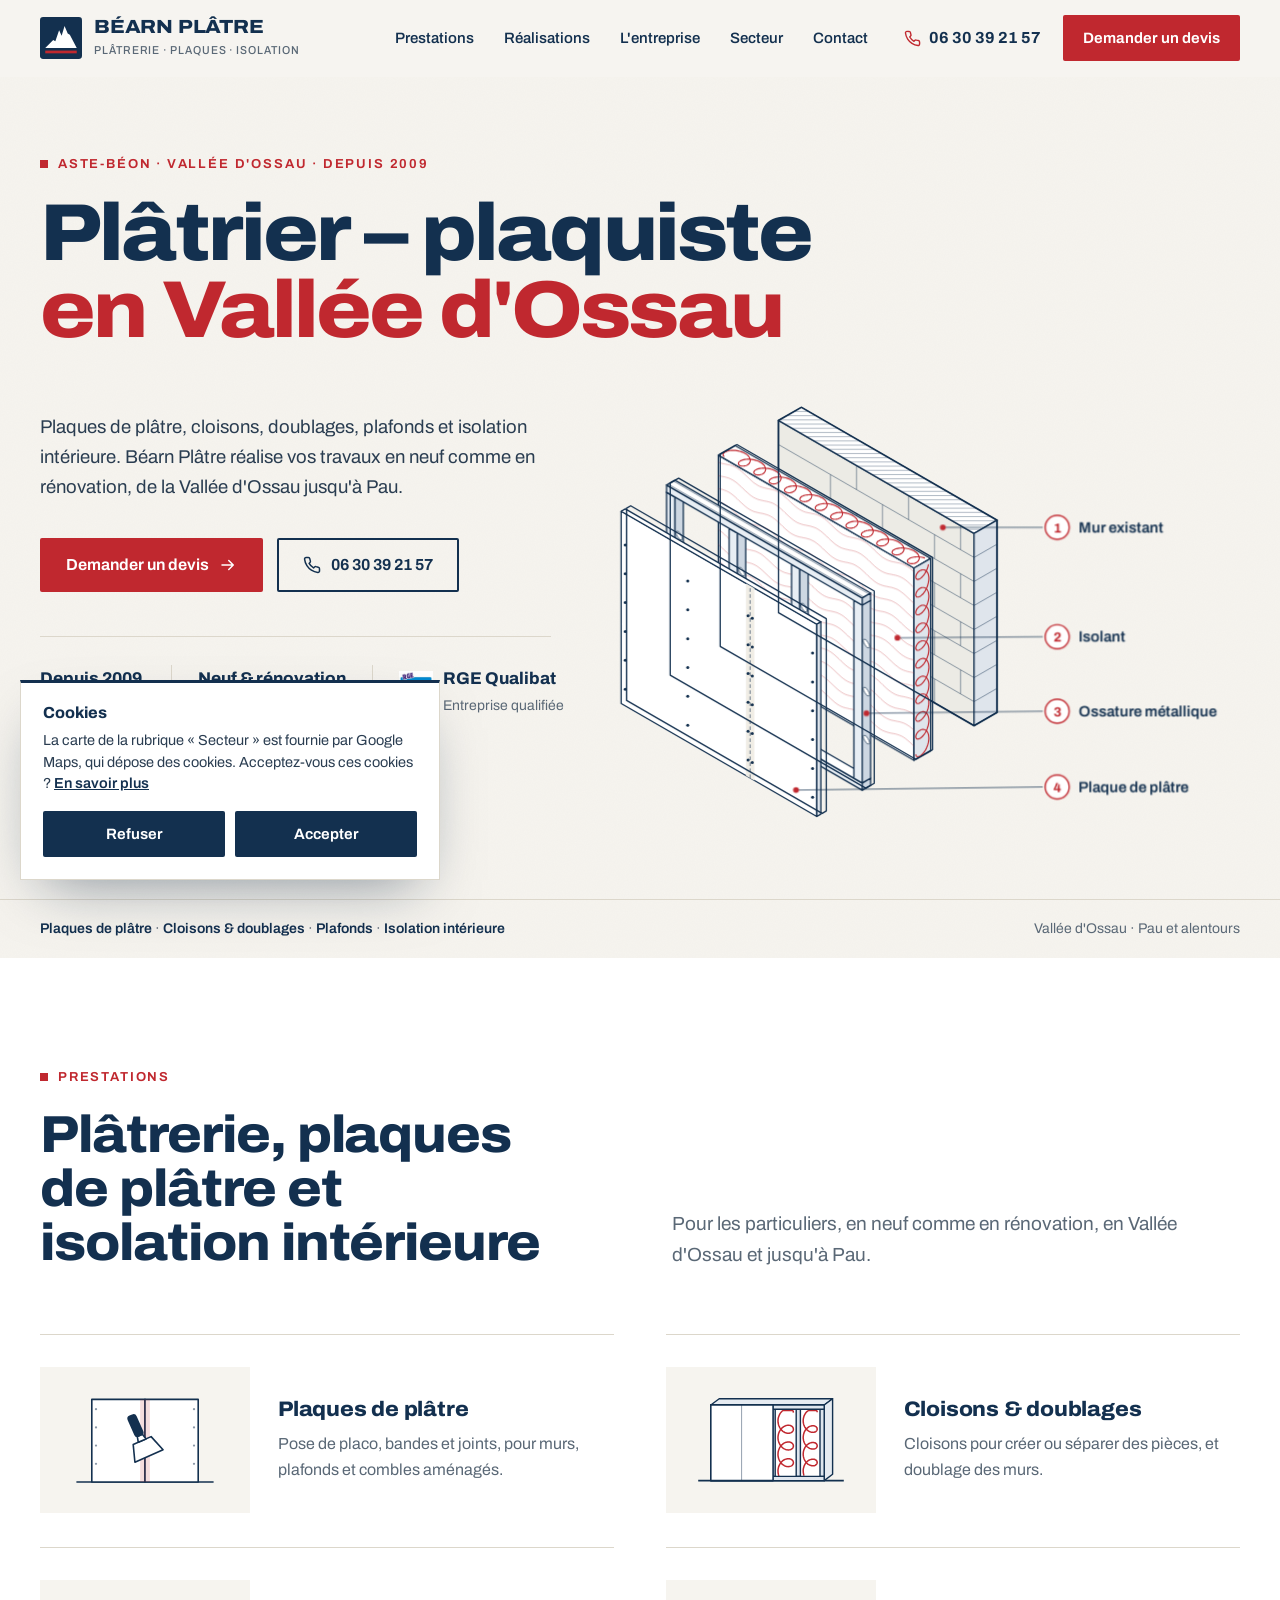
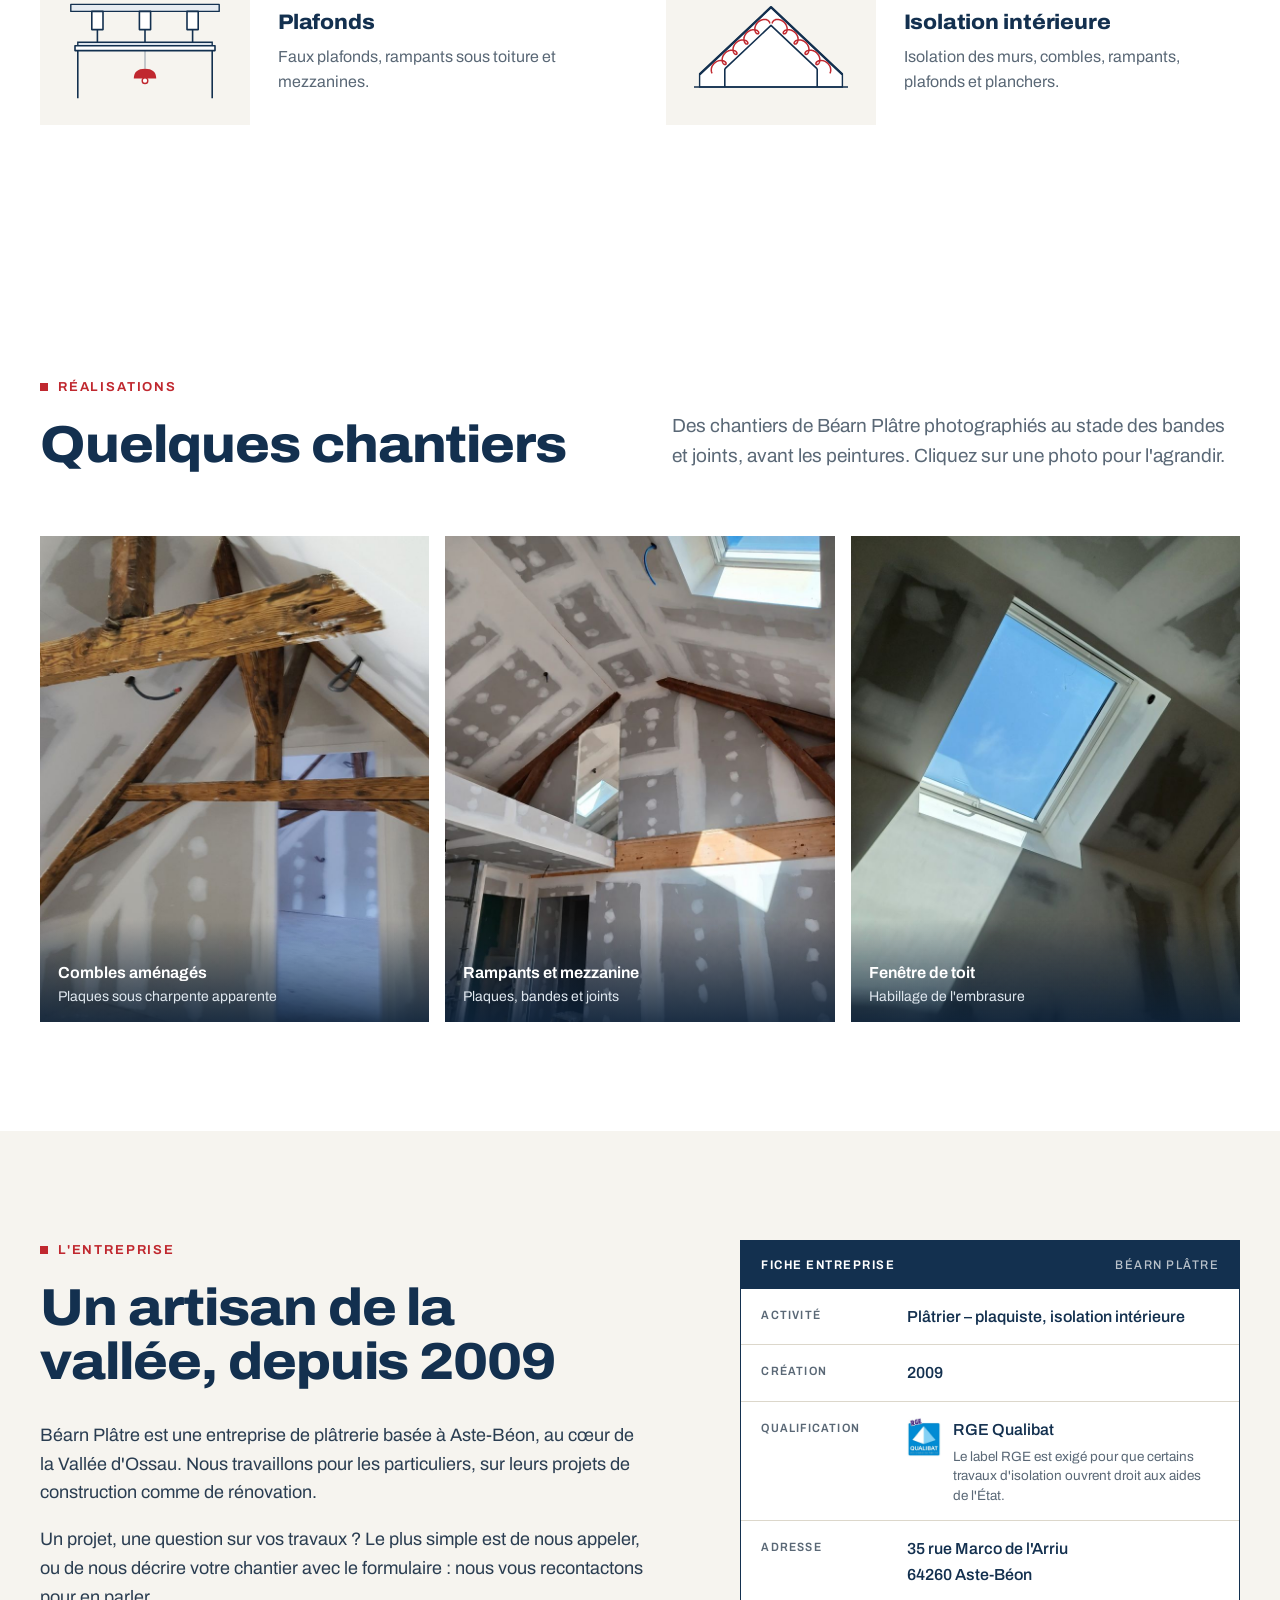
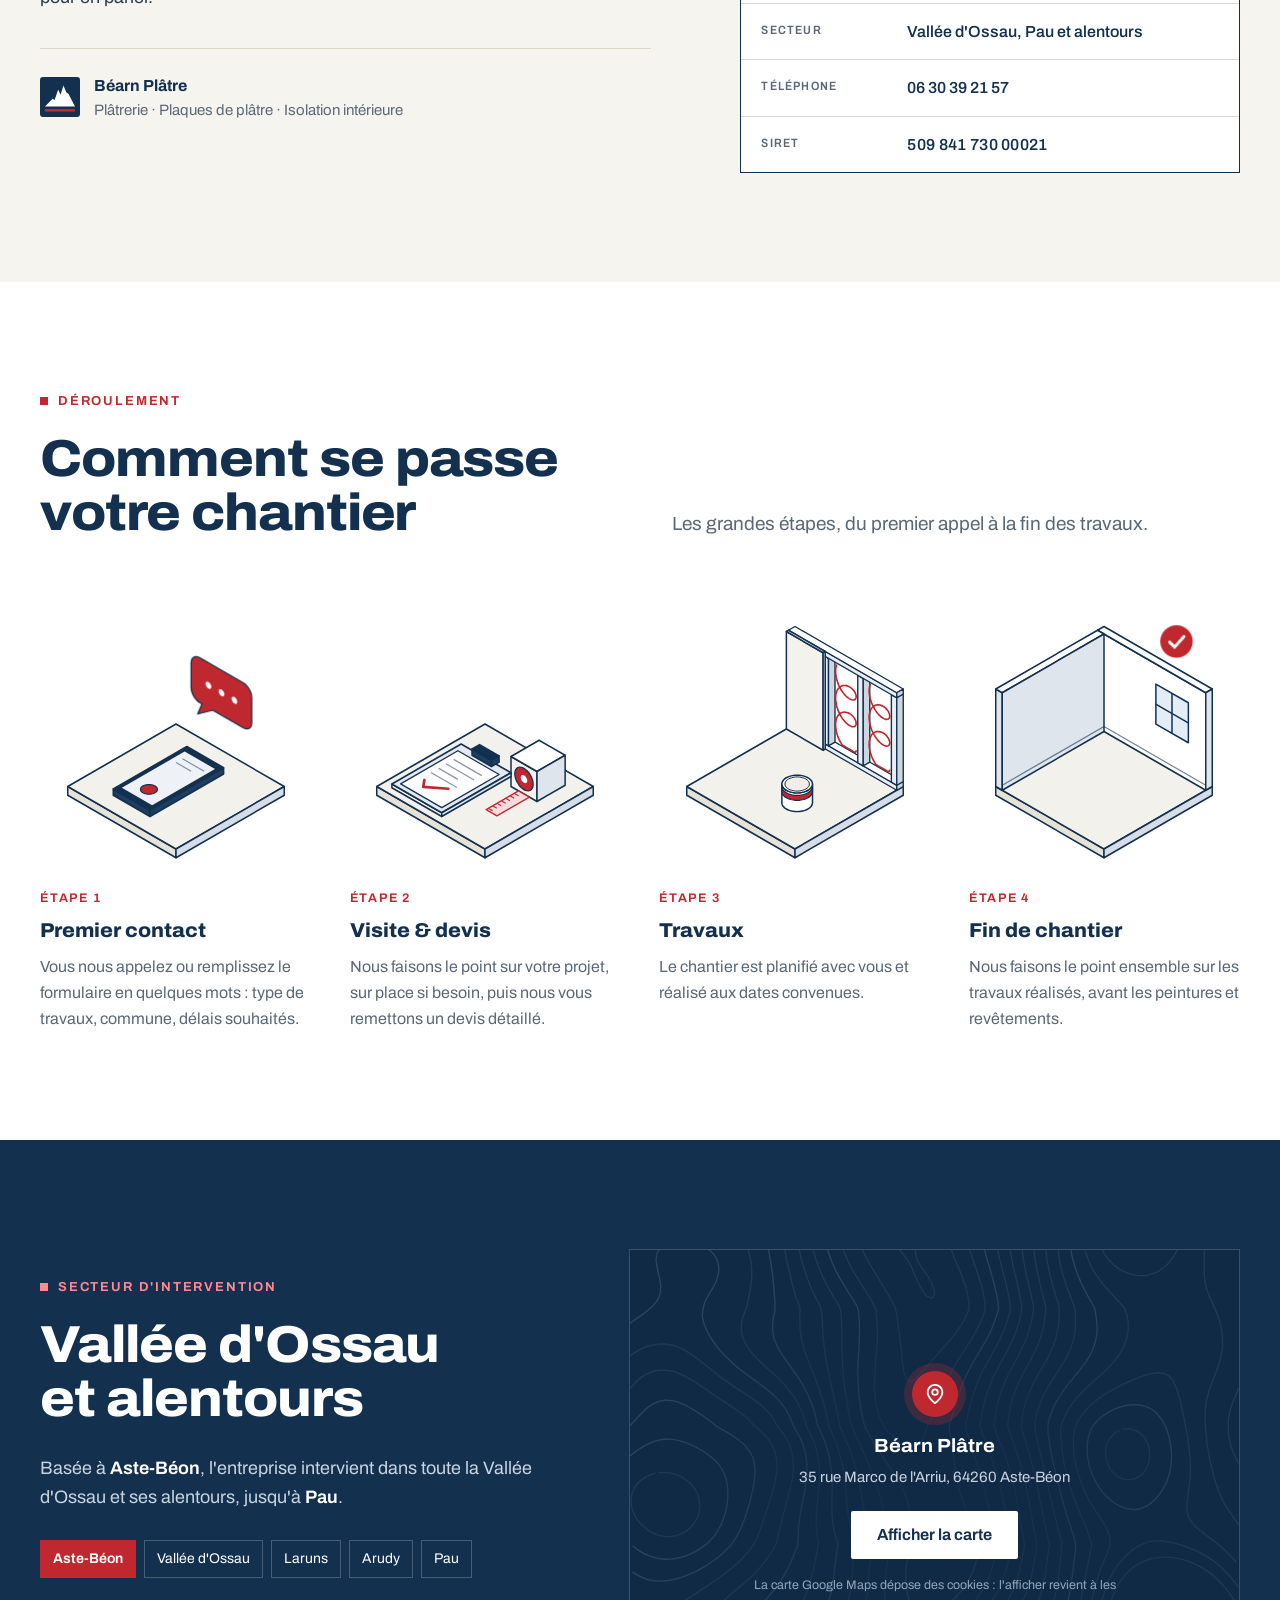
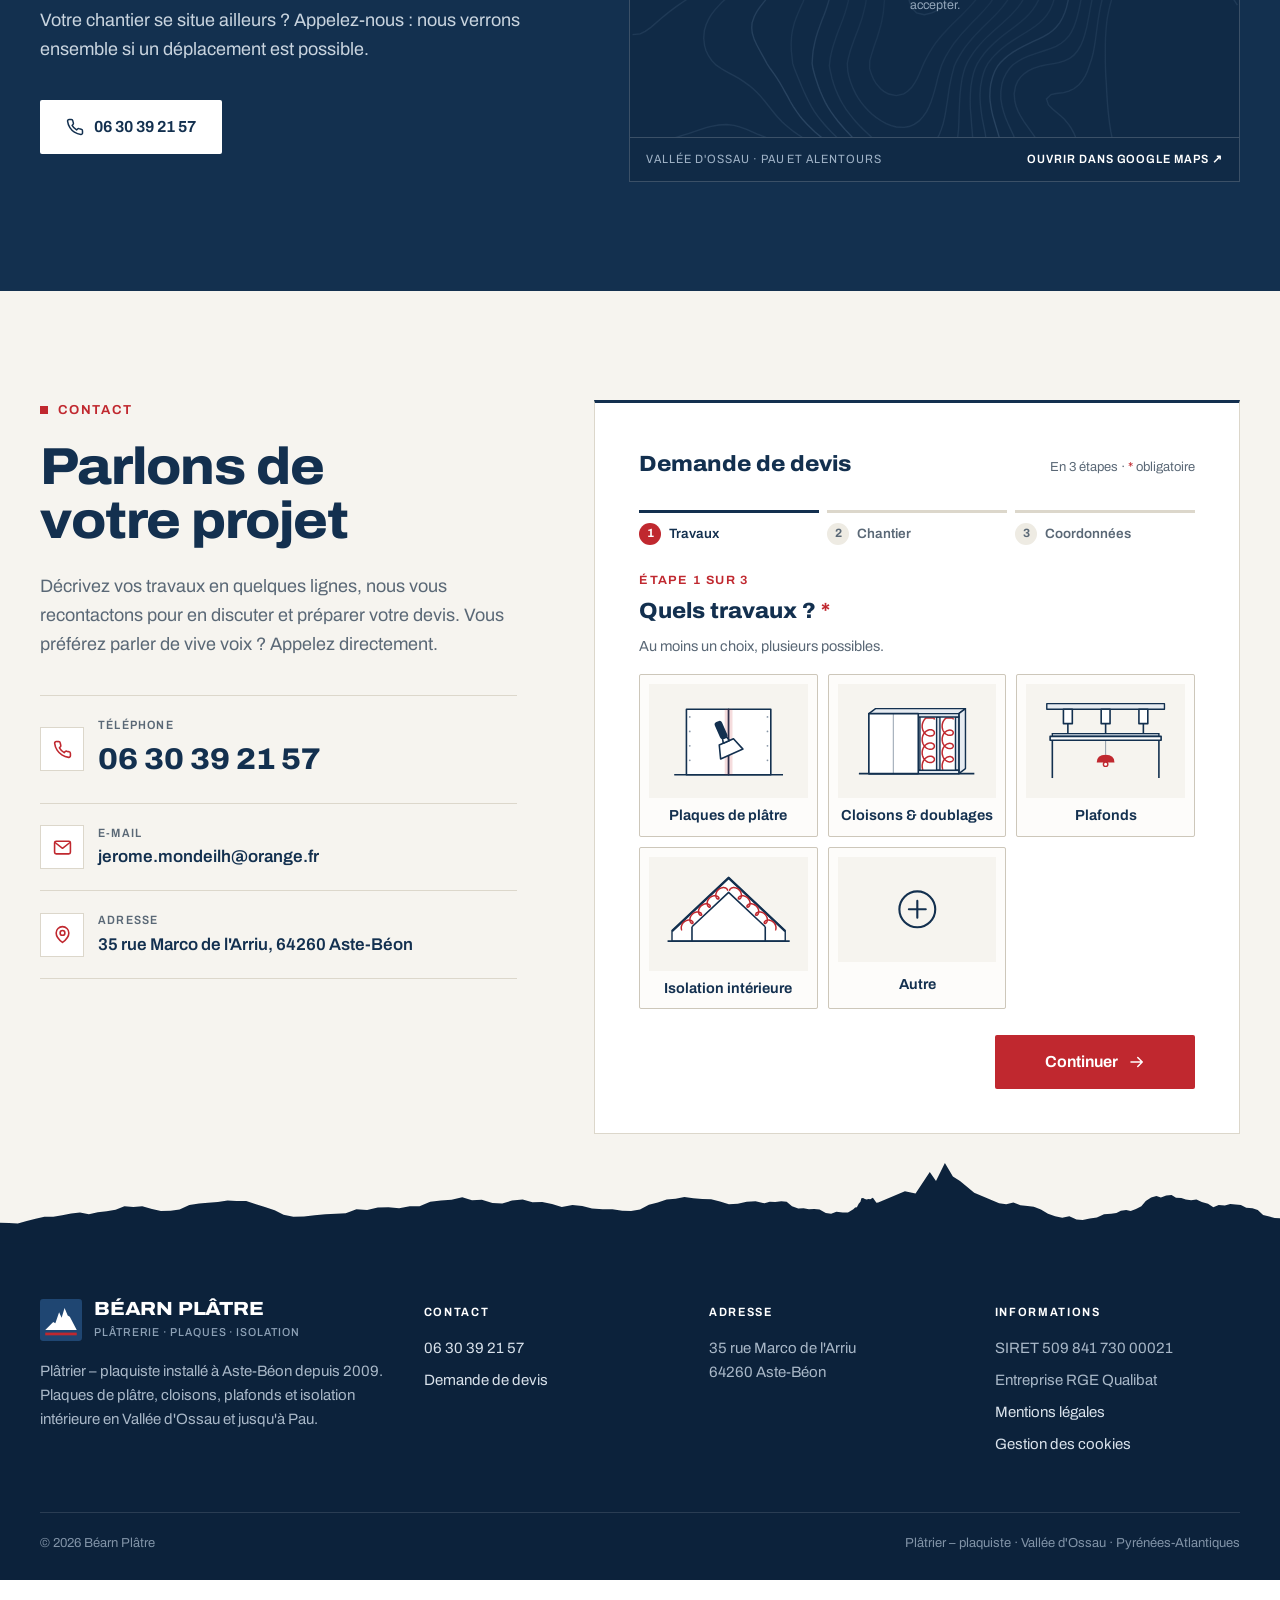
==== commit 6f0a5f27: "Prestations : une seule phrase par prestation, sans liste qui répète Les listes à puces reprenaient " ====
--- a/bearn-platre-site/index.html
+++ b/bearn-platre-site/index.html
@@ -363,8 +363,7 @@
 <g transform="rotate(-24 120 90)"><path class="s-blade" d="M98,104 L142,104 L134,80 L106,80 Z"/><path class="s-board" d="M114,80 L126,80 L124,72 L116,72 Z"/><rect class="s-handle" x="113" y="40" width="14" height="33" rx="5"/></g></svg></div>
           <div class="service-body">
             <h3>Plaques de plâtre</h3>
-            <p>Pose de placo pour vos murs et plafonds, en neuf comme en rénovation.</p>
-            <ul class="service-list"><li>Murs et plafonds</li><li>Combles aménagés</li><li>Bandes et joints</li></ul>
+            <p>Pose de placo, bandes et joints, pour murs, plafonds et combles aménagés.</p>
           </div>
         </article>
         <article class="service">
@@ -384,8 +383,7 @@
 <line class="s-thin" x1="78" y1="30" x2="78" y2="138"/></svg></div>
           <div class="service-body">
             <h3>Cloisons &amp; doublages</h3>
-            <p>Création de cloisons et doublage des murs, selon votre projet.</p>
-            <ul class="service-list"><li>Cloisons de distribution</li><li>Doublage des murs</li></ul>
+            <p>Cloisons pour créer ou séparer des pièces, et doublage des murs.</p>
           </div>
         </article>
         <article class="service">
@@ -405,8 +403,7 @@
 <circle class="s-bulb" cx="120" cy="121" r="4"/></svg></div>
           <div class="service-body">
             <h3>Plafonds</h3>
-            <p>Faux plafonds et habillage des rampants sous toiture.</p>
-            <ul class="service-list"><li>Faux plafonds</li><li>Rampants</li><li>Mezzanines</li></ul>
+            <p>Faux plafonds, rampants sous toiture et mezzanines.</p>
           </div>
         </article>
         <article class="service">
@@ -420,8 +417,7 @@
 <line class="s-line" x1="186" y1="130" x2="186" y2="104"/></svg></div>
           <div class="service-body">
             <h3>Isolation intérieure</h3>
-            <p>Isolation des murs, rampants, plafonds et planchers.</p>
-            <ul class="service-list"><li>Murs</li><li>Combles et rampants</li><li>Plafonds et planchers</li></ul>
+            <p>Isolation des murs, combles, rampants, plafonds et planchers.</p>
           </div>
         </article>
       </div>
--- a/bearn-platre-site/assets/style.css
+++ b/bearn-platre-site/assets/style.css
@@ -465,7 +465,7 @@
   display: grid;
   grid-template-columns: minmax(0, 210px) minmax(0, 1fr);
   gap: 28px;
-  align-items: start;
+  align-items: center;
   padding: 32px 0 34px;
   border-top: 1px solid var(--line);
 }
@@ -485,25 +485,7 @@
   letter-spacing: -.01em;
   line-height: 1.15;
 }
-.service p { margin: 0 0 16px; font-size: 16px; color: var(--muted); }
-.service-list { display: grid; gap: 7px; margin: 0; padding: 0; list-style: none; }
-.service-list li {
-  position: relative;
-  padding-left: 18px;
-  font-size: 15px;
-  font-weight: 550;
-  line-height: 1.4;
-  color: var(--ink);
-}
-.service-list li::before {
-  content: "";
-  position: absolute;
-  left: 0;
-  top: .5em;
-  width: 7px;
-  height: 7px;
-  background: var(--red);
-}
+.service p { margin: 0; font-size: 16px; color: var(--muted); }
 
 /* illustrations des prestations */
 .pict { width: 100%; height: auto; overflow: visible; }
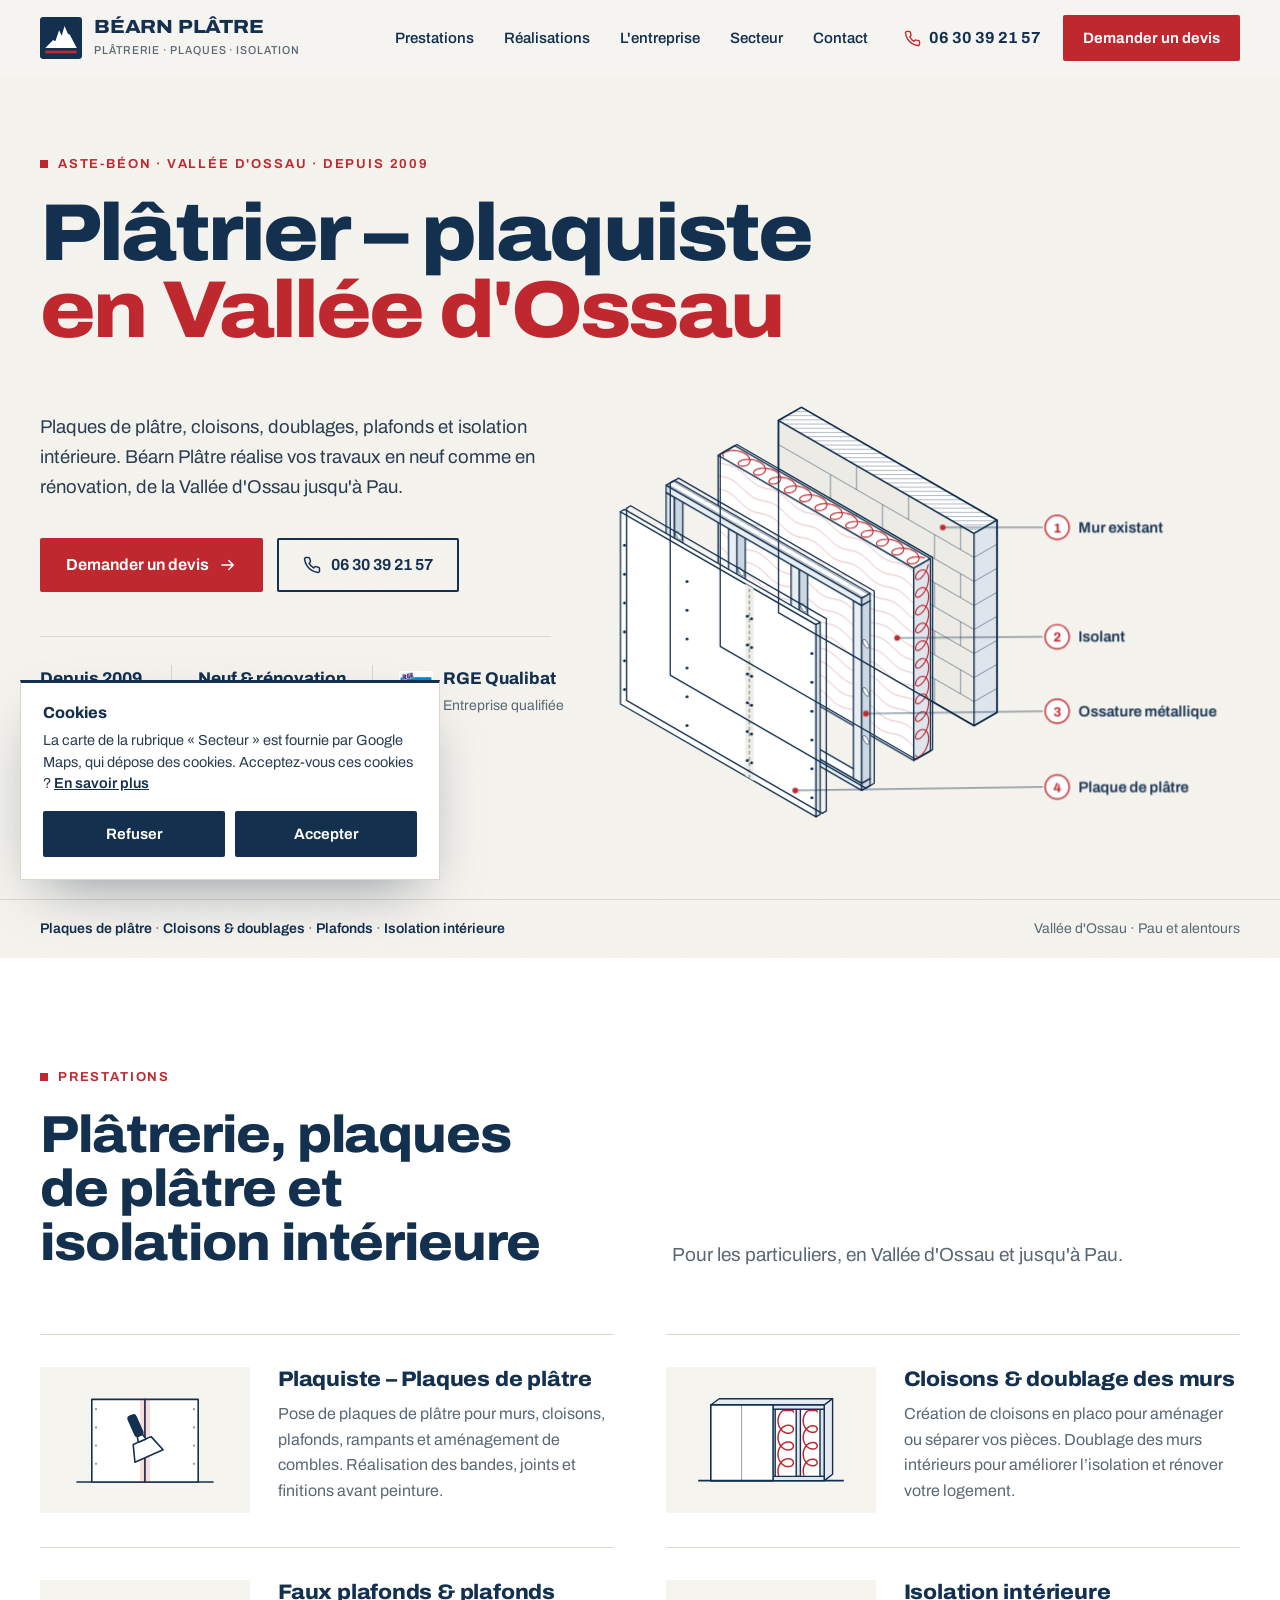
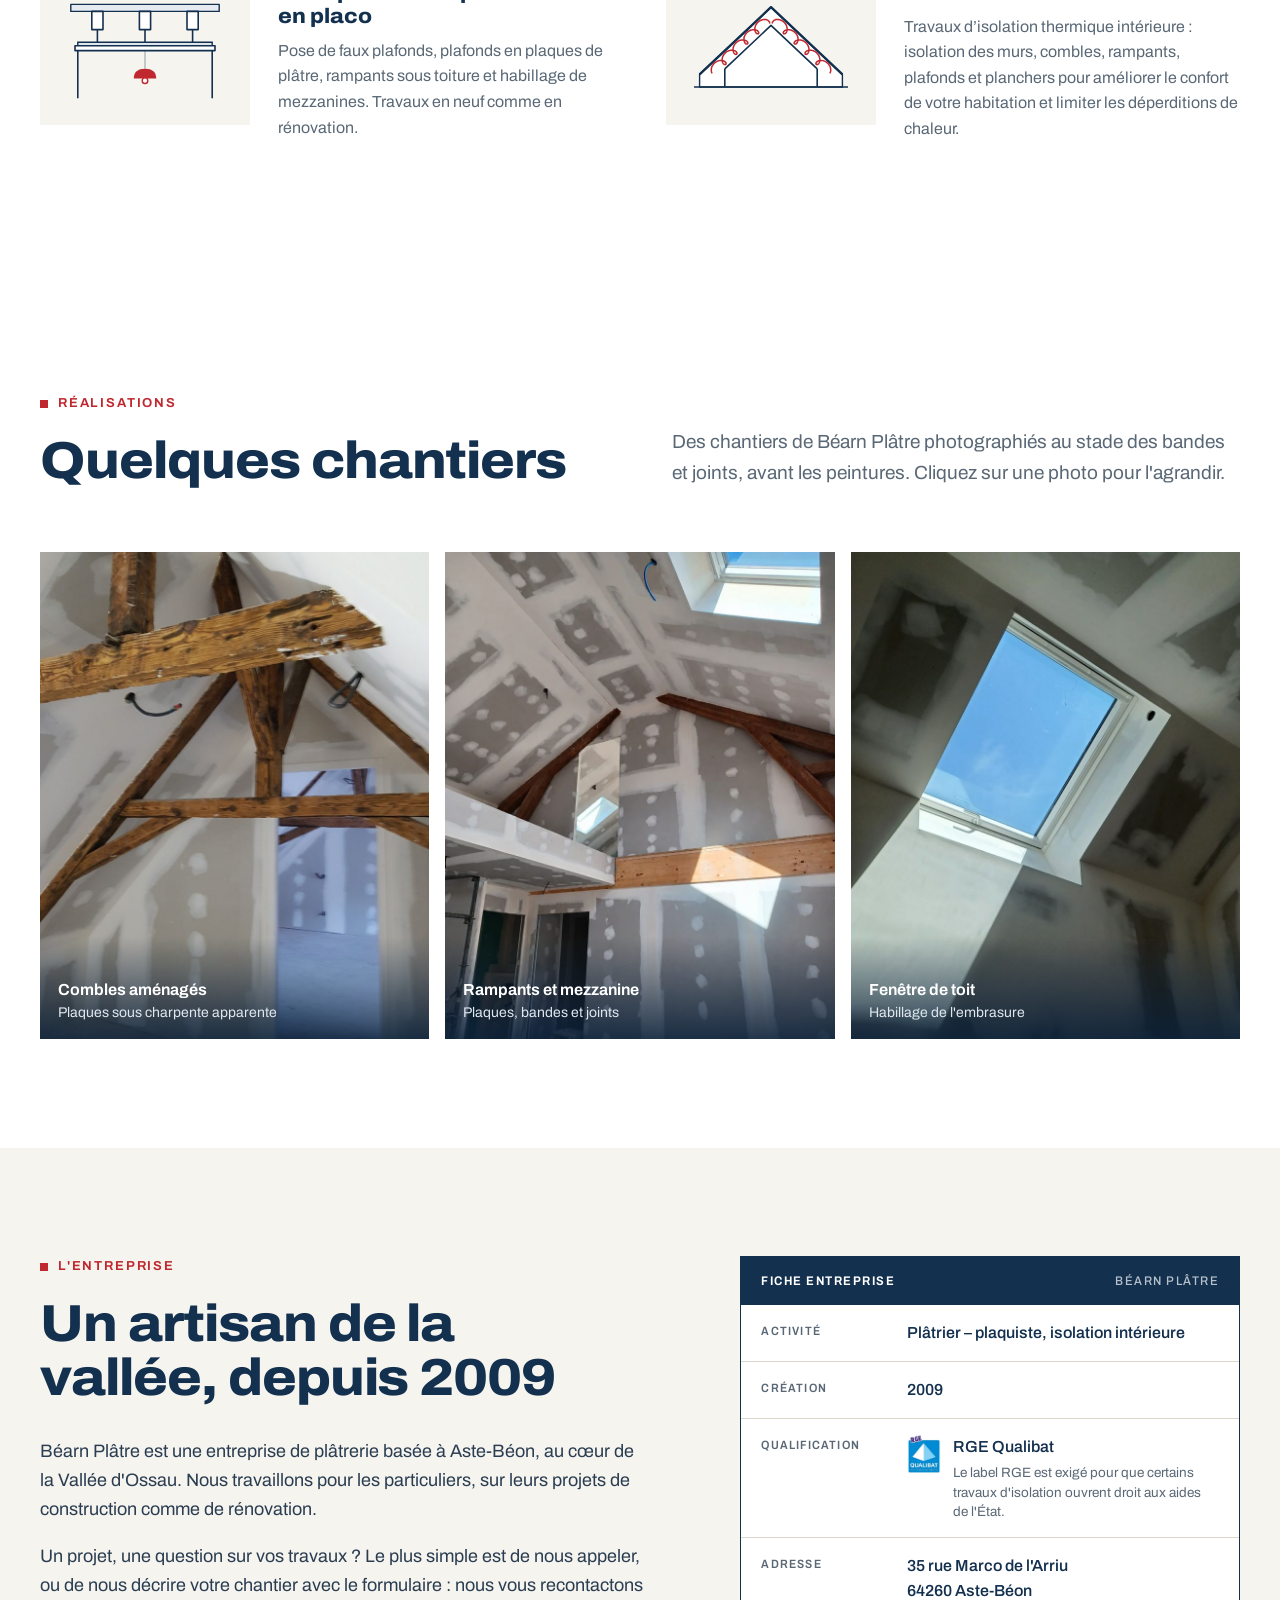
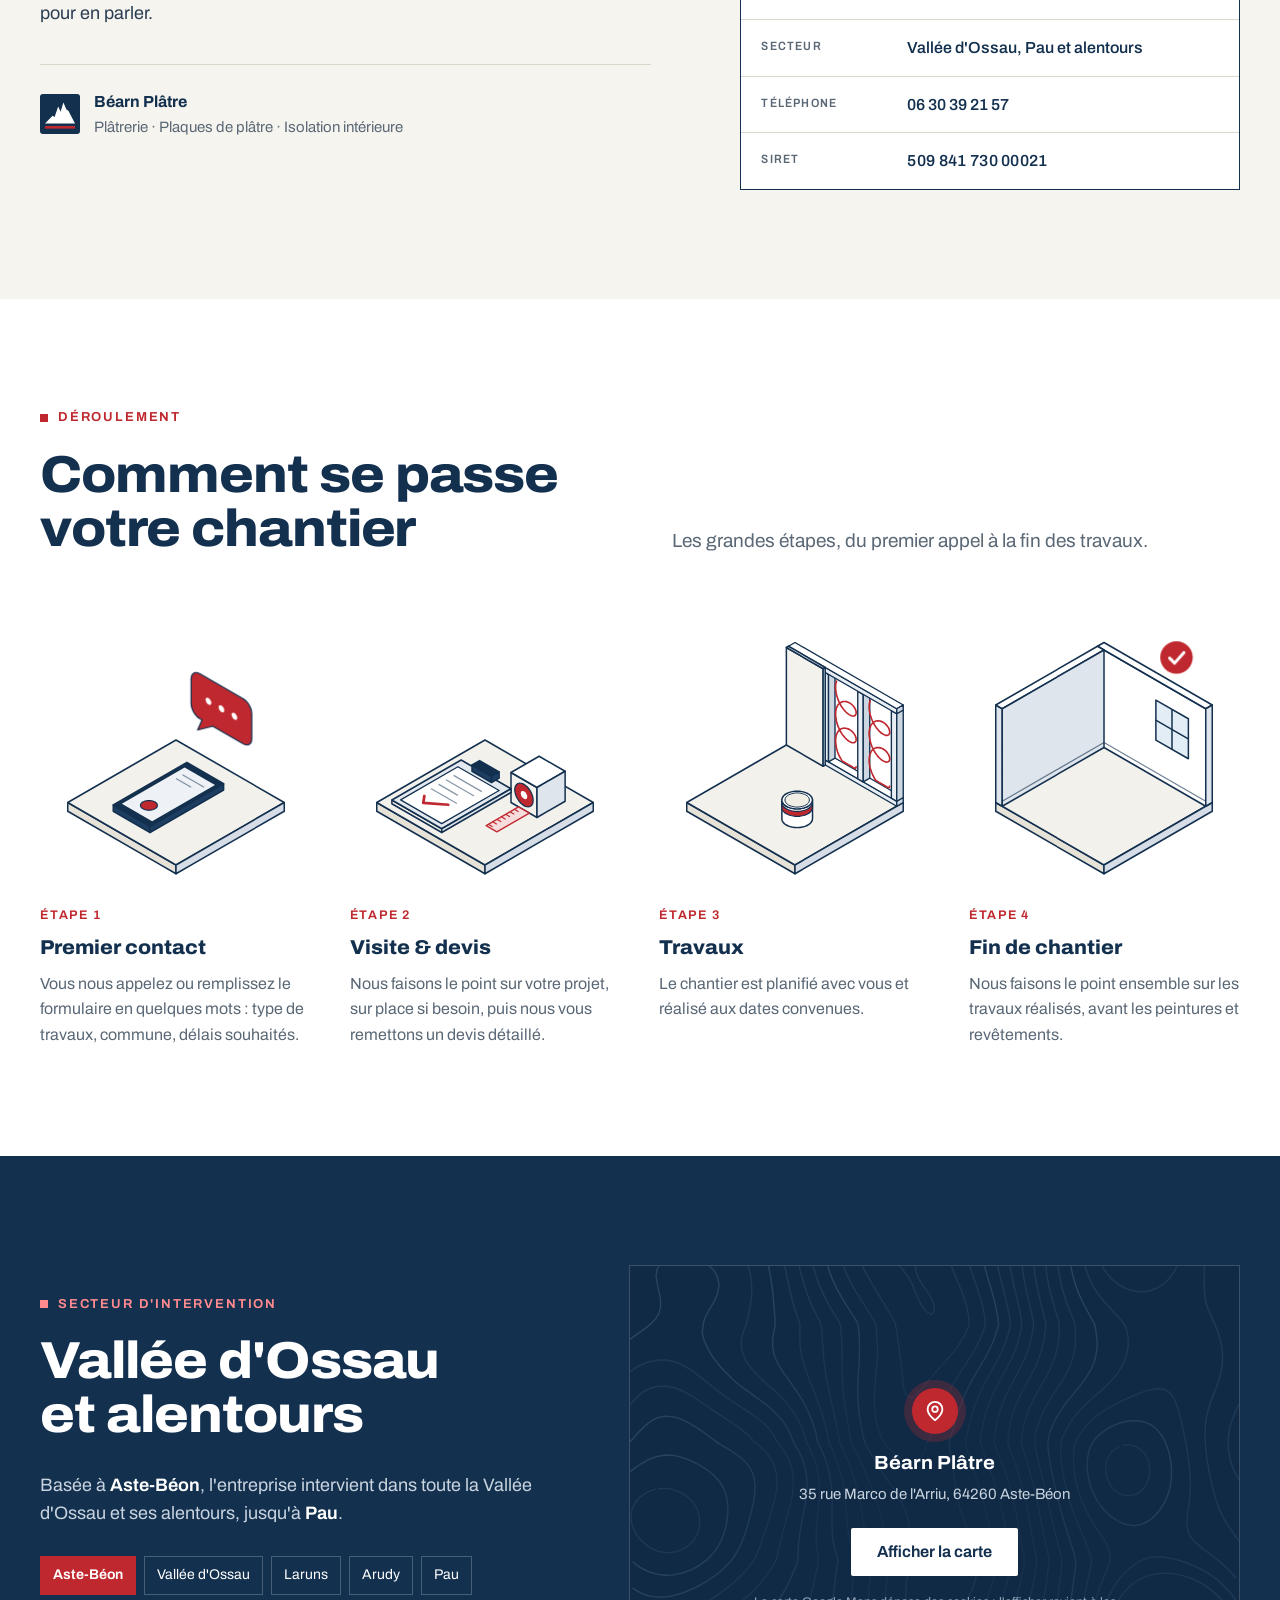
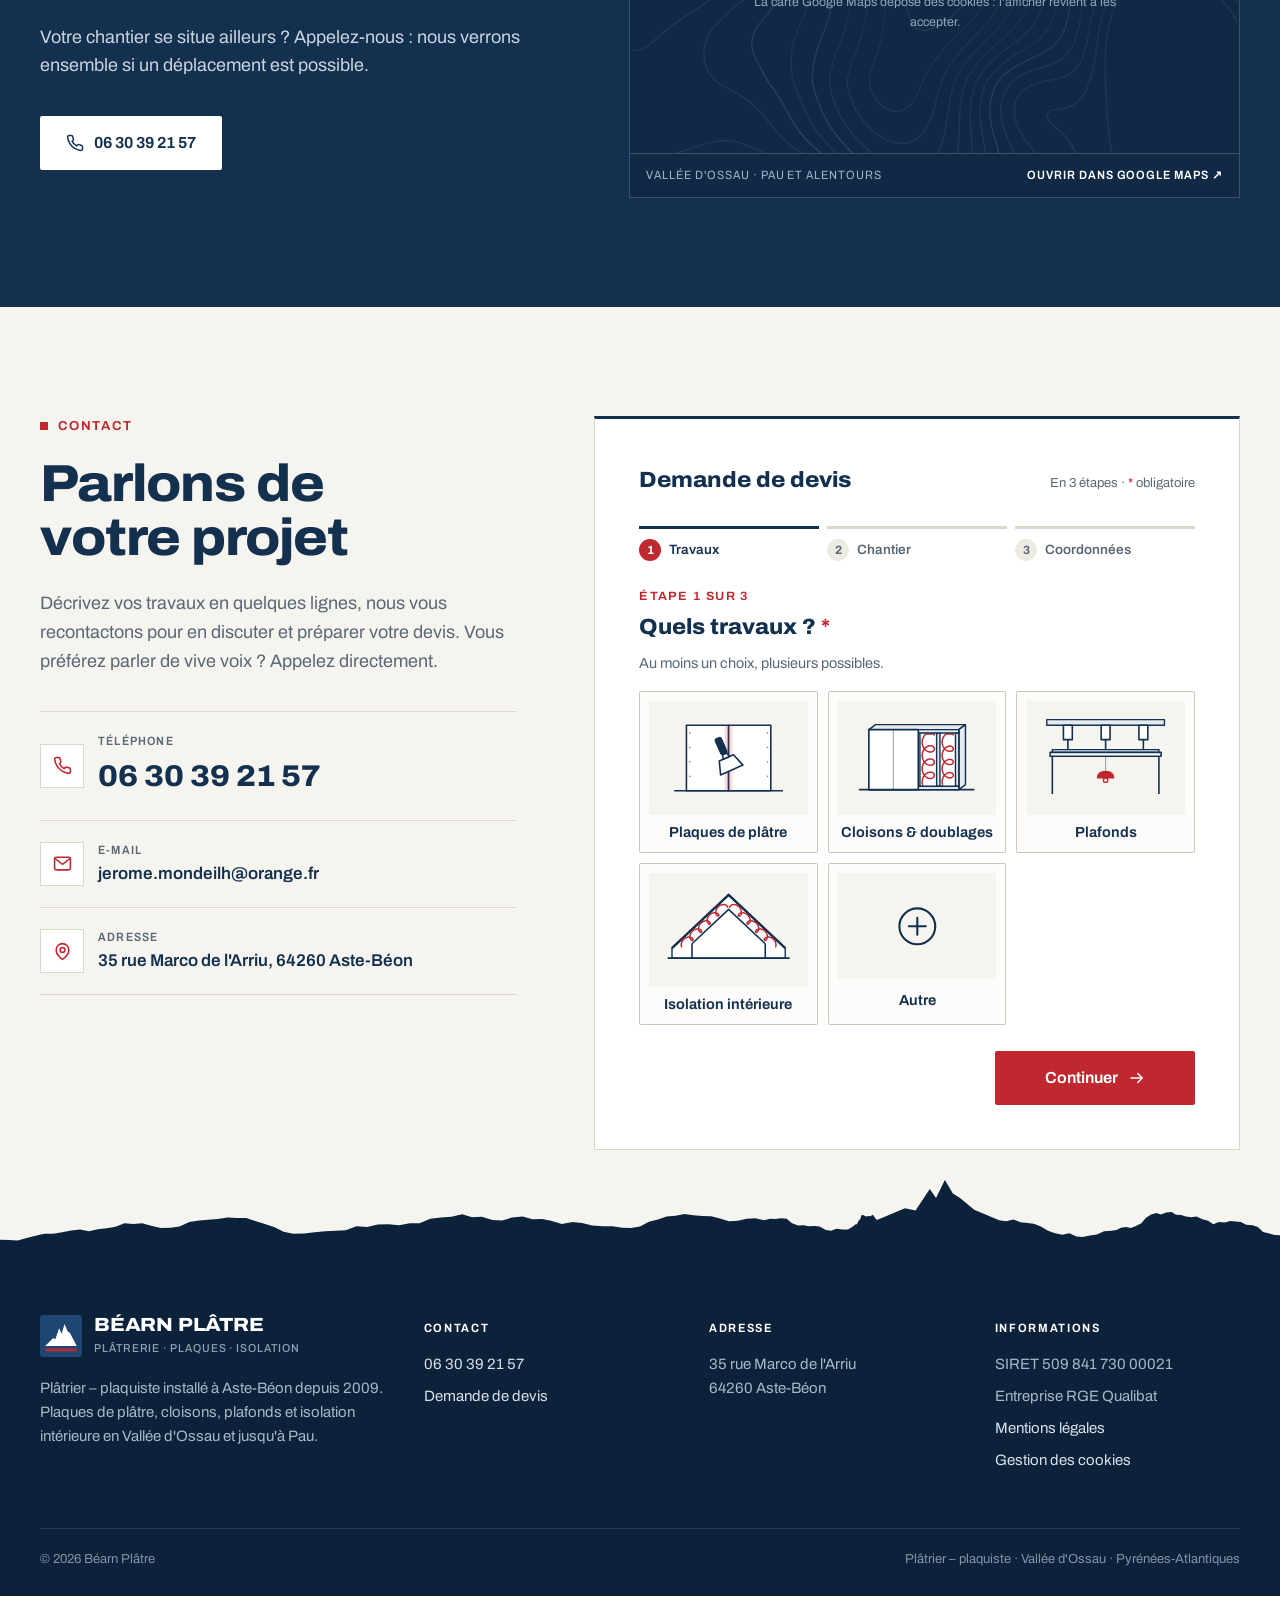
==== commit 26f6f234: "Prestations : textes fournis par Béarn Plâtre Titres et descriptions repris tels quels (espaces insé" ====
--- a/bearn-platre-site/index.html
+++ b/bearn-platre-site/index.html
@@ -343,7 +343,7 @@
           <p class="eyebrow">Prestations</p>
           <h2 class="h2" id="prestations-title">Plâtrerie, plaques de plâtre et isolation intérieure</h2>
         </div>
-        <p class="intro">Pour les particuliers, en neuf comme en rénovation, en Vallée d'Ossau et jusqu'à Pau.</p>
+        <p class="intro">Pour les particuliers, en Vallée d'Ossau et jusqu'à Pau.</p>
       </div>
 
       <div class="services">
@@ -362,8 +362,8 @@
 <circle class="s-dot" cx="190" cy="114" r="1.6"/>
 <g transform="rotate(-24 120 90)"><path class="s-blade" d="M98,104 L142,104 L134,80 L106,80 Z"/><path class="s-board" d="M114,80 L126,80 L124,72 L116,72 Z"/><rect class="s-handle" x="113" y="40" width="14" height="33" rx="5"/></g></svg></div>
           <div class="service-body">
-            <h3>Plaques de plâtre</h3>
-            <p>Pose de placo, bandes et joints, pour murs, plafonds et combles aménagés.</p>
+            <h3>Plaquiste – Plaques de plâtre</h3>
+            <p>Pose de plaques de plâtre pour murs, cloisons, plafonds, rampants et aménagement de combles. Réalisation des bandes, joints et finitions avant peinture.</p>
           </div>
         </article>
         <article class="service">
@@ -382,8 +382,8 @@
 <rect class="s-board" x="34" y="30" width="89" height="108"/>
 <line class="s-thin" x1="78" y1="30" x2="78" y2="138"/></svg></div>
           <div class="service-body">
-            <h3>Cloisons &amp; doublages</h3>
-            <p>Cloisons pour créer ou séparer des pièces, et doublage des murs.</p>
+            <h3>Cloisons &amp; doublage des murs</h3>
+            <p>Création de cloisons en placo pour aménager ou séparer vos pièces. Doublage des murs intérieurs pour améliorer l’isolation et rénover votre logement.</p>
           </div>
         </article>
         <article class="service">
@@ -402,8 +402,8 @@
 <path class="s-accent-solid" d="M104,118 Q104,104 120,104 Q136,104 136,118 Z"/>
 <circle class="s-bulb" cx="120" cy="121" r="4"/></svg></div>
           <div class="service-body">
-            <h3>Plafonds</h3>
-            <p>Faux plafonds, rampants sous toiture et mezzanines.</p>
+            <h3>Faux plafonds &amp; plafonds en placo</h3>
+            <p>Pose de faux plafonds, plafonds en plaques de plâtre, rampants sous toiture et habillage de mezzanines. Travaux en neuf comme en rénovation.</p>
           </div>
         </article>
         <article class="service">
@@ -417,7 +417,7 @@
 <line class="s-line" x1="186" y1="130" x2="186" y2="104"/></svg></div>
           <div class="service-body">
             <h3>Isolation intérieure</h3>
-            <p>Isolation des murs, combles, rampants, plafonds et planchers.</p>
+            <p>Travaux d’isolation thermique intérieure : isolation des murs, combles, rampants, plafonds et planchers pour améliorer le confort de votre habitation et limiter les déperditions de chaleur.</p>
           </div>
         </article>
       </div>
--- a/bearn-platre-site/assets/style.css
+++ b/bearn-platre-site/assets/style.css
@@ -465,7 +465,7 @@
   display: grid;
   grid-template-columns: minmax(0, 210px) minmax(0, 1fr);
   gap: 28px;
-  align-items: center;
+  align-items: start;
   padding: 32px 0 34px;
   border-top: 1px solid var(--line);
 }
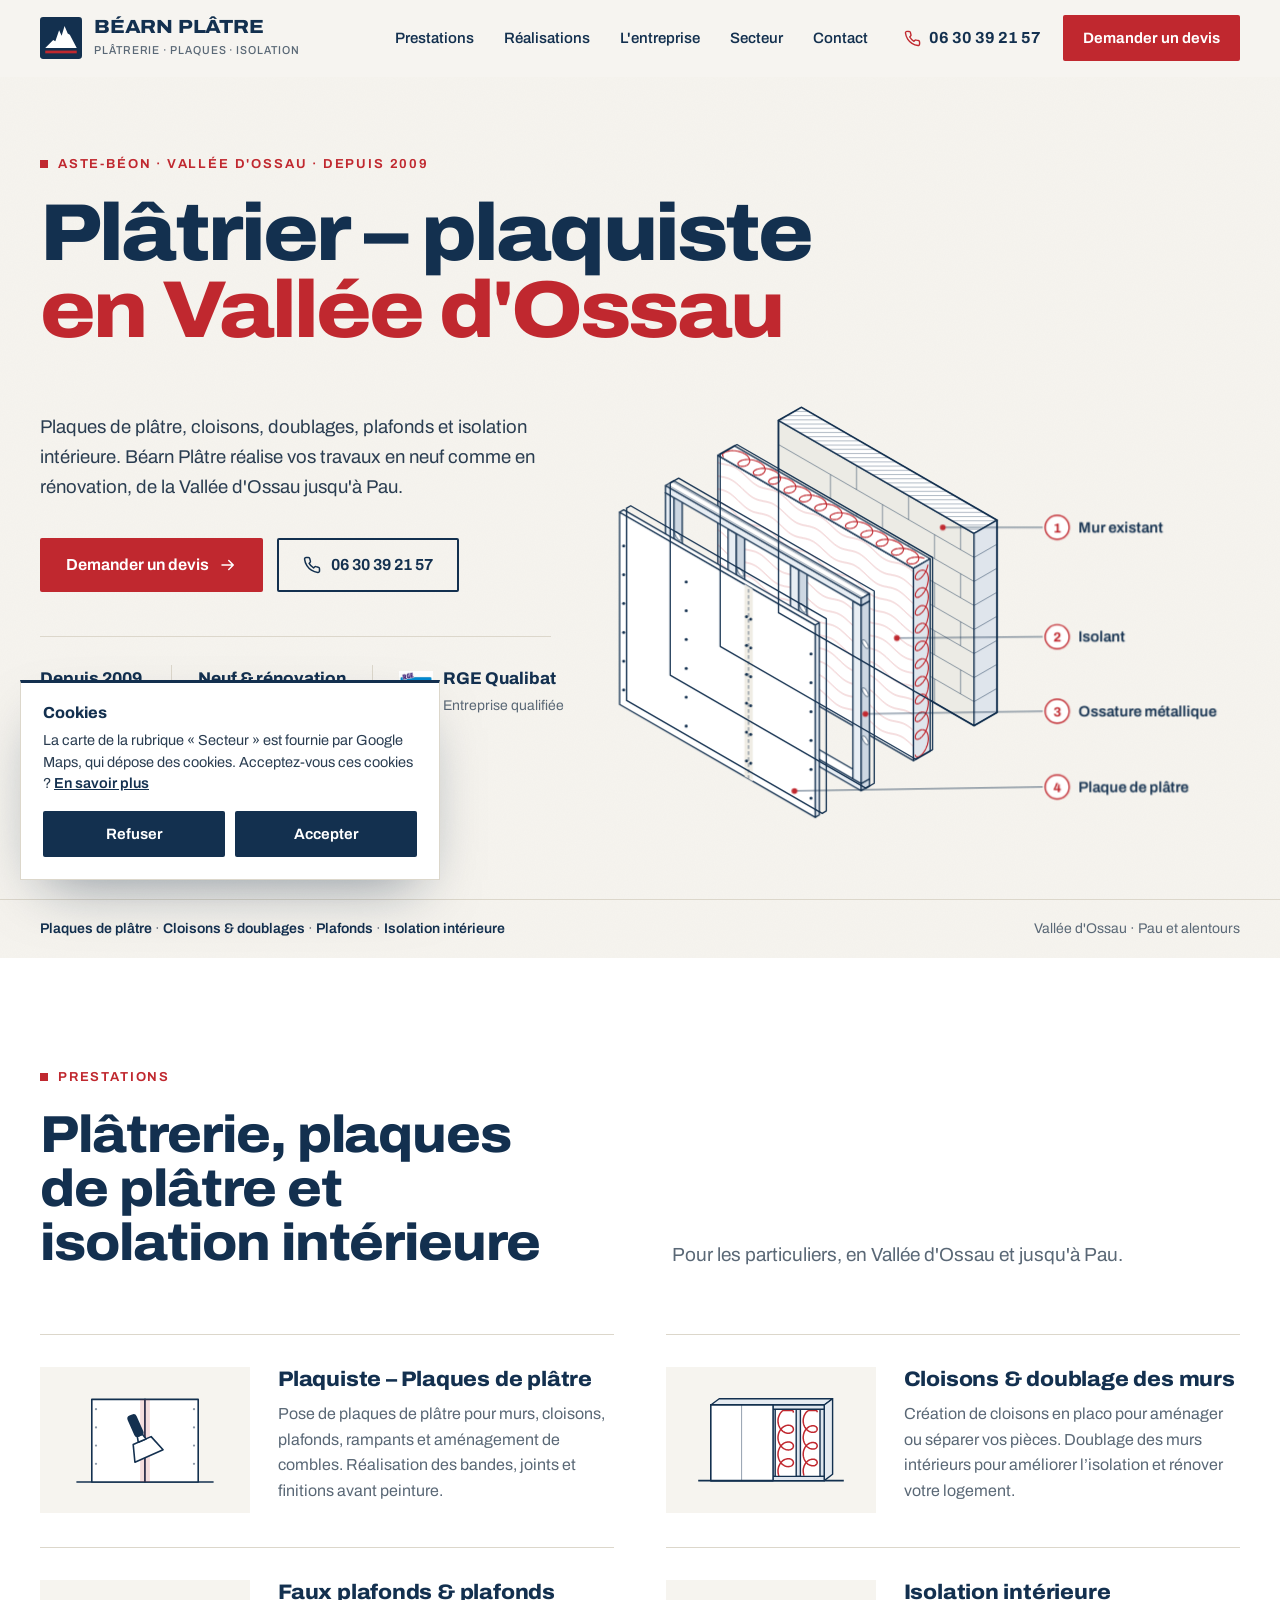
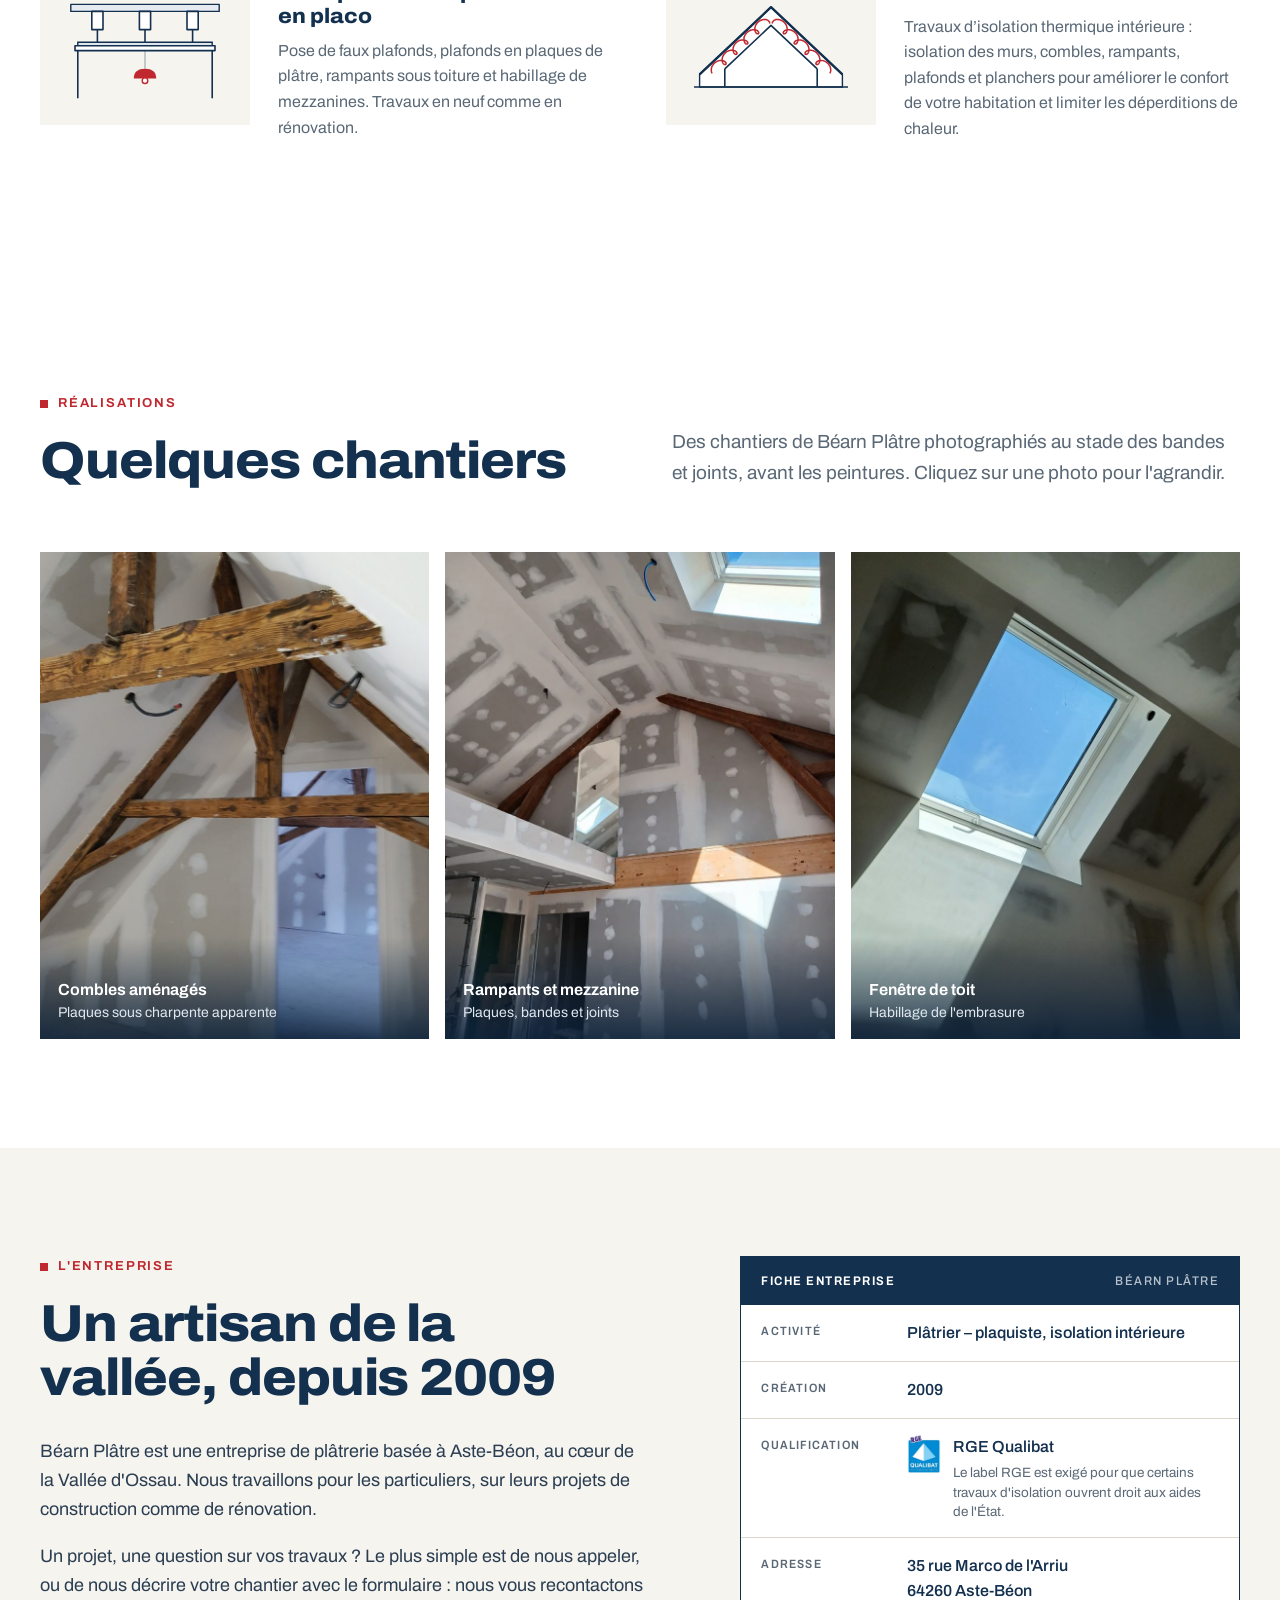
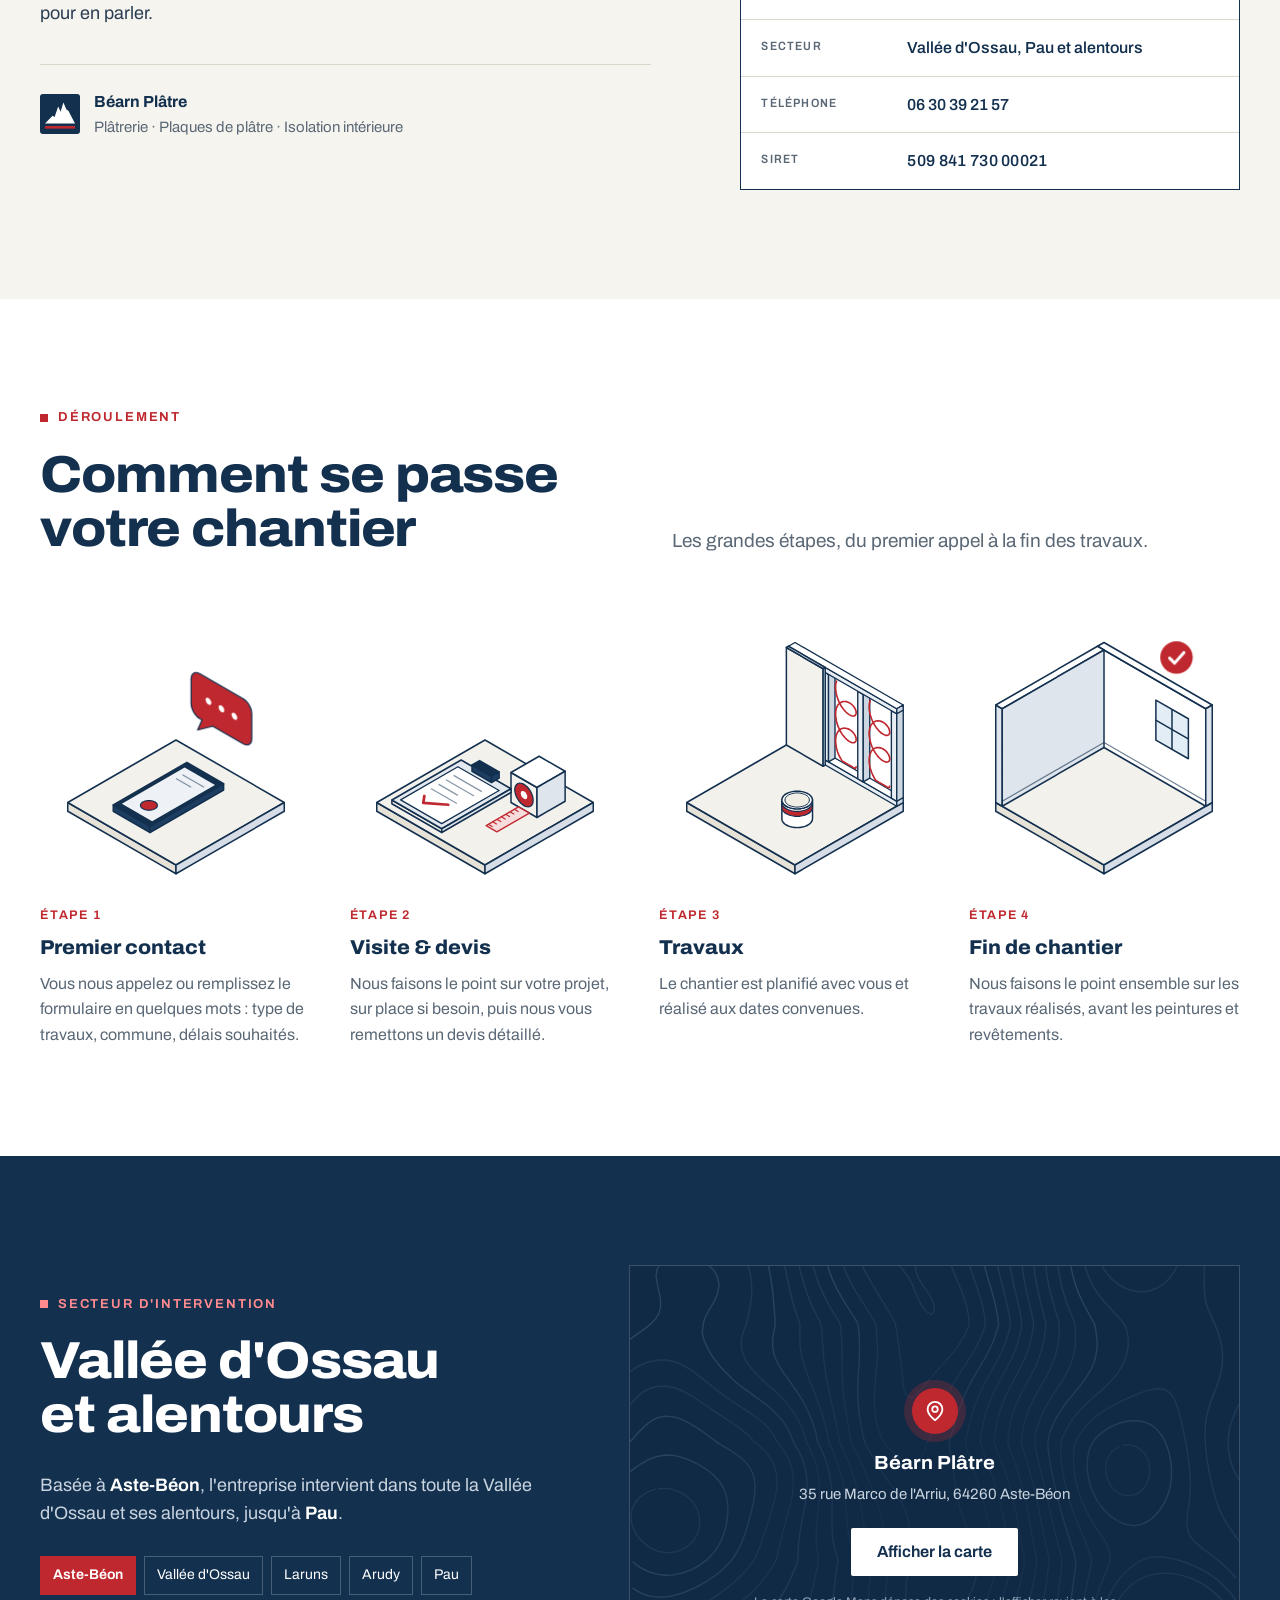
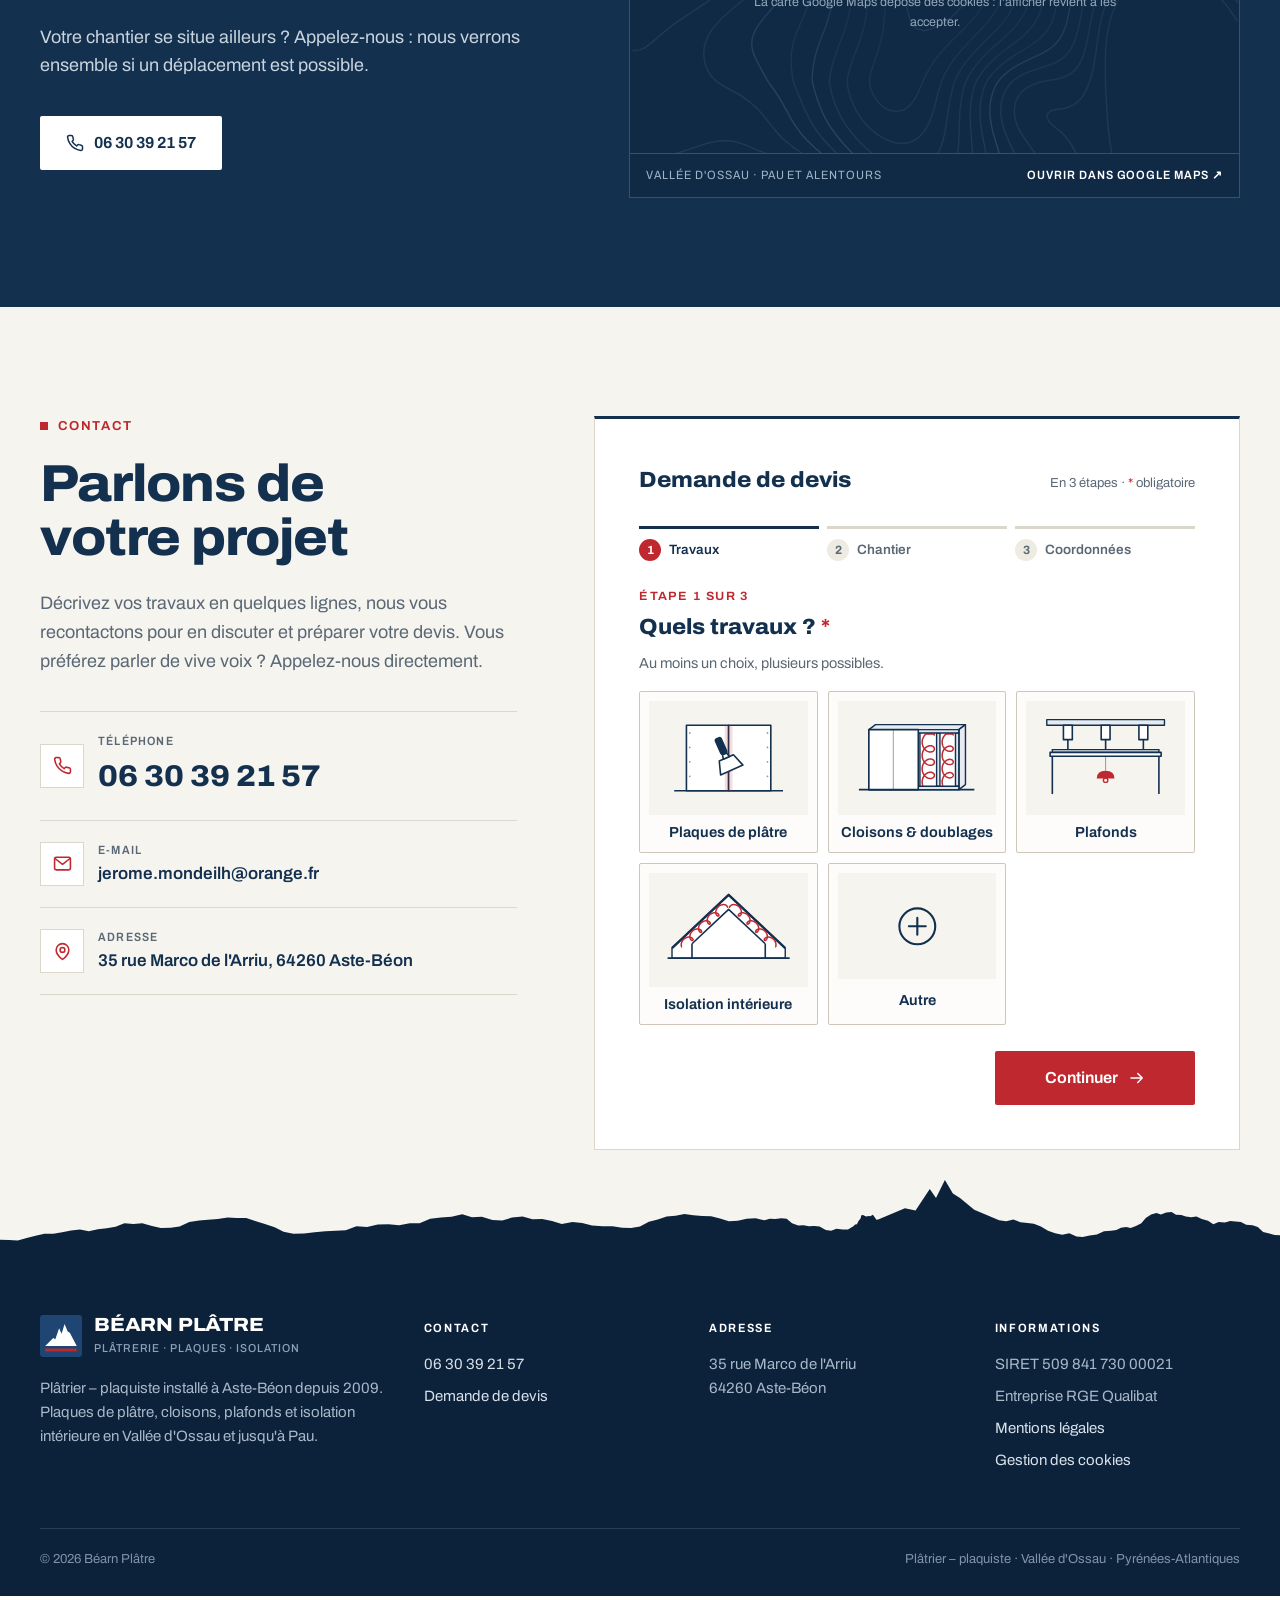
==== commit f9e6fda6: "Formulaire de devis : envoi fiable + secours par e-mail, « Appelez-nous » - Envoi au format JSON de " ====
--- a/bearn-platre-site/index.html
+++ b/bearn-platre-site/index.html
@@ -638,7 +638,7 @@
       <div class="contact-aside">
         <p class="eyebrow">Contact</p>
         <h2 class="h2" id="contact-title">Parlons de votre projet</h2>
-        <p>Décrivez vos travaux en quelques lignes, nous vous recontactons pour en discuter et préparer votre devis. Vous préférez parler de vive voix ? Appelez directement.</p>
+        <p>Décrivez vos travaux en quelques lignes, nous vous recontactons pour en discuter et préparer votre devis. Vous préférez parler de vive voix ? Appelez-nous directement.</p>
         <ul class="contact-lines">
           <li><span class="ico"><svg aria-hidden="true"><use href="#i-phone"/></svg></span><span><small>Téléphone</small><a class="big" href="tel:+33630392157">06 30 39 21 57</a></span></li>
           <li><span class="ico"><svg aria-hidden="true"><use href="#i-mail"/></svg></span><span><small>E-mail</small><a href="mailto:jerome.mondeilh@orange.fr">jerome.mondeilh@orange.fr</a></span></li>
--- a/bearn-platre-site/assets/style.css
+++ b/bearn-platre-site/assets/style.css
@@ -1035,6 +1035,8 @@
 .form-status.is-visible { display: block; }
 .form-status.is-error { border-left-color: var(--red); }
 .form-status b { display: block; margin-bottom: 2px; }
+.form-status .status-actions { display: flex; flex-wrap: wrap; gap: 10px; margin-top: 14px; }
+.form-status .status-actions .btn { min-height: 44px; }
 
 /* devis en 3 étapes */
 .wiz-progress, .wiz-nav { display: none; }
